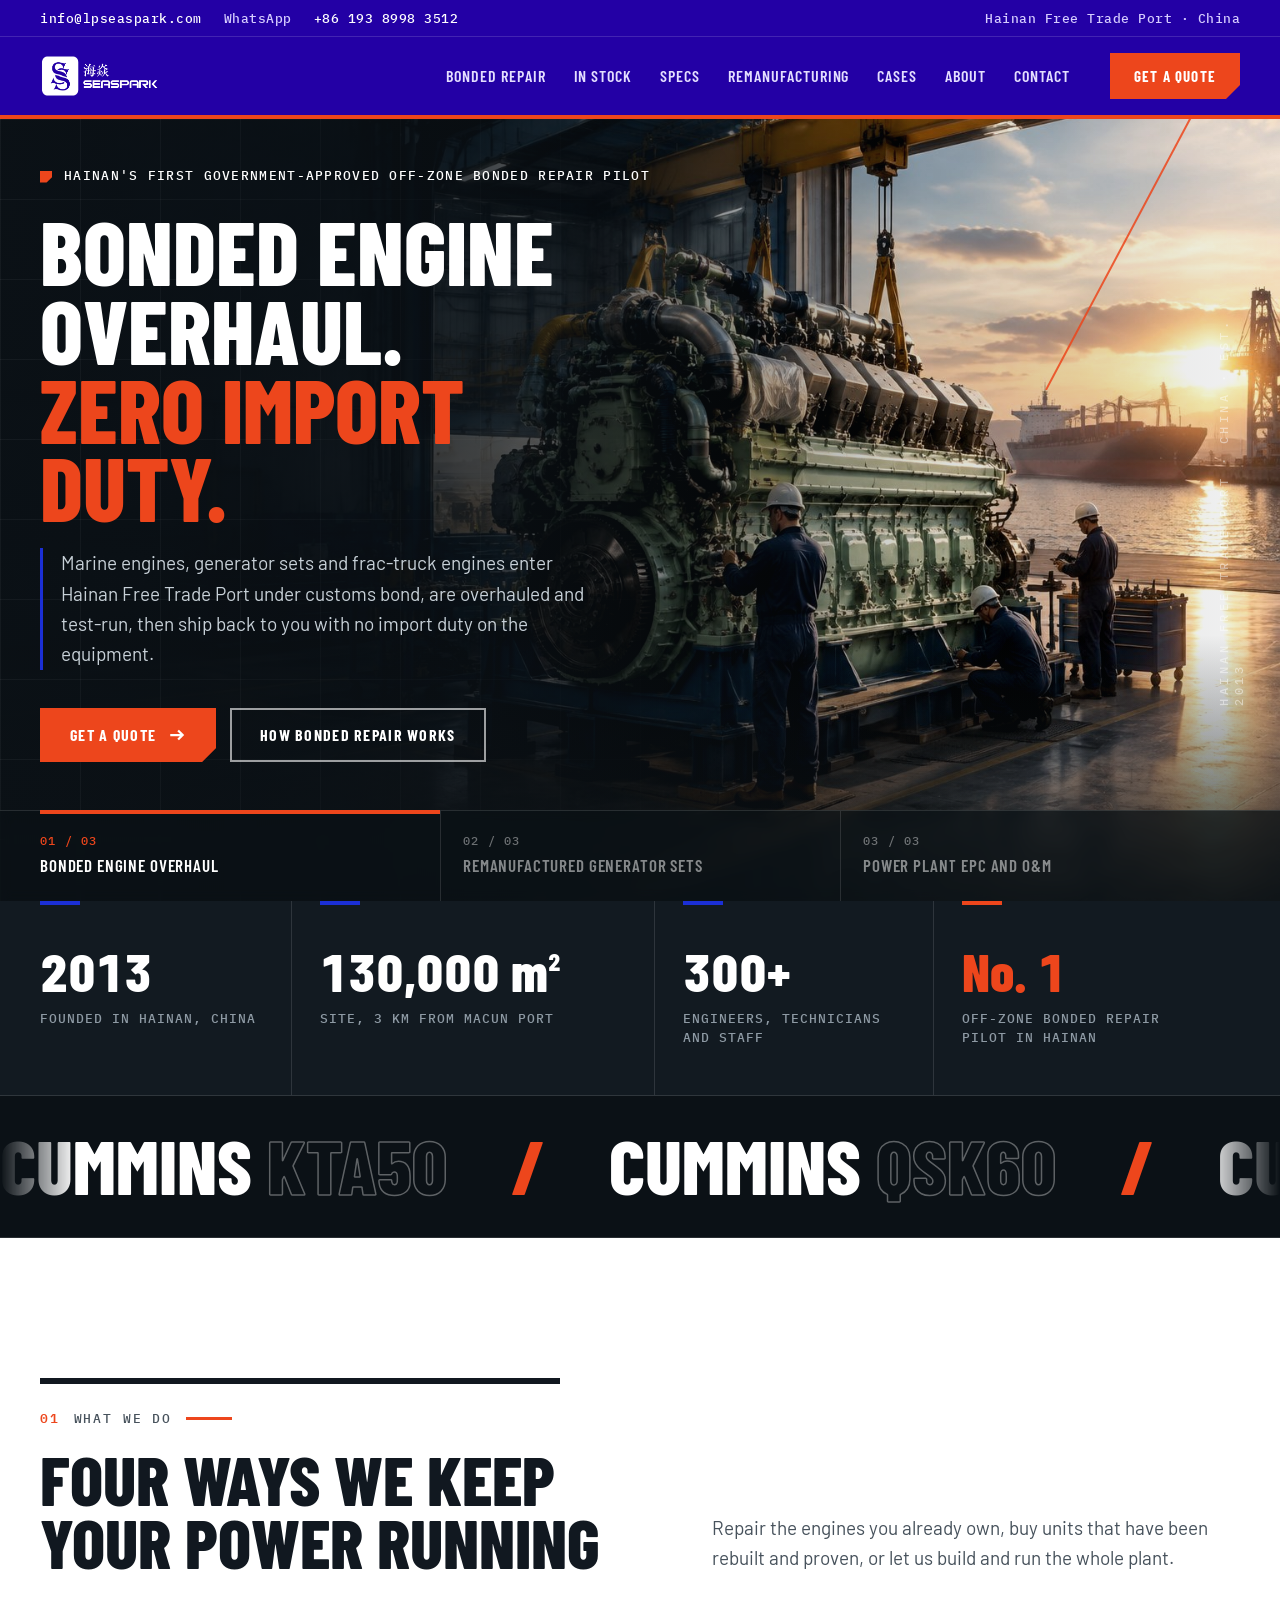
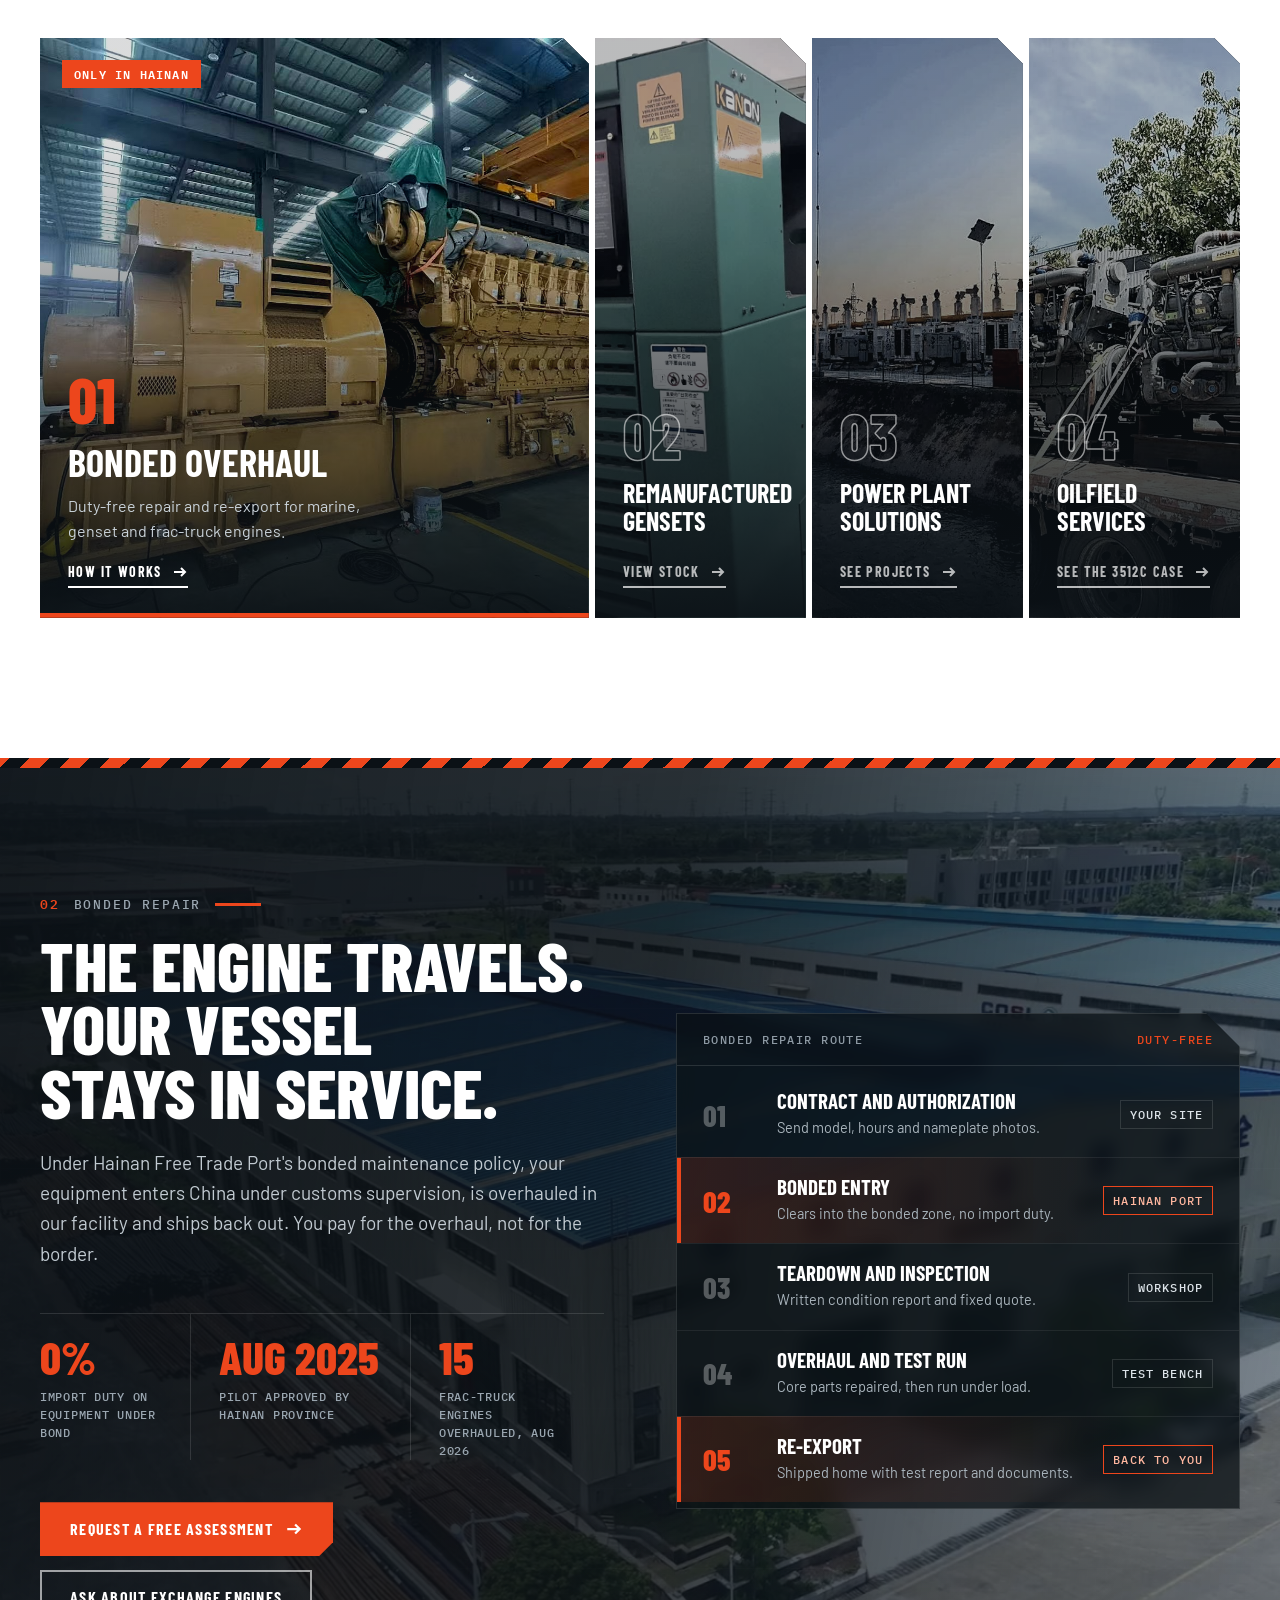
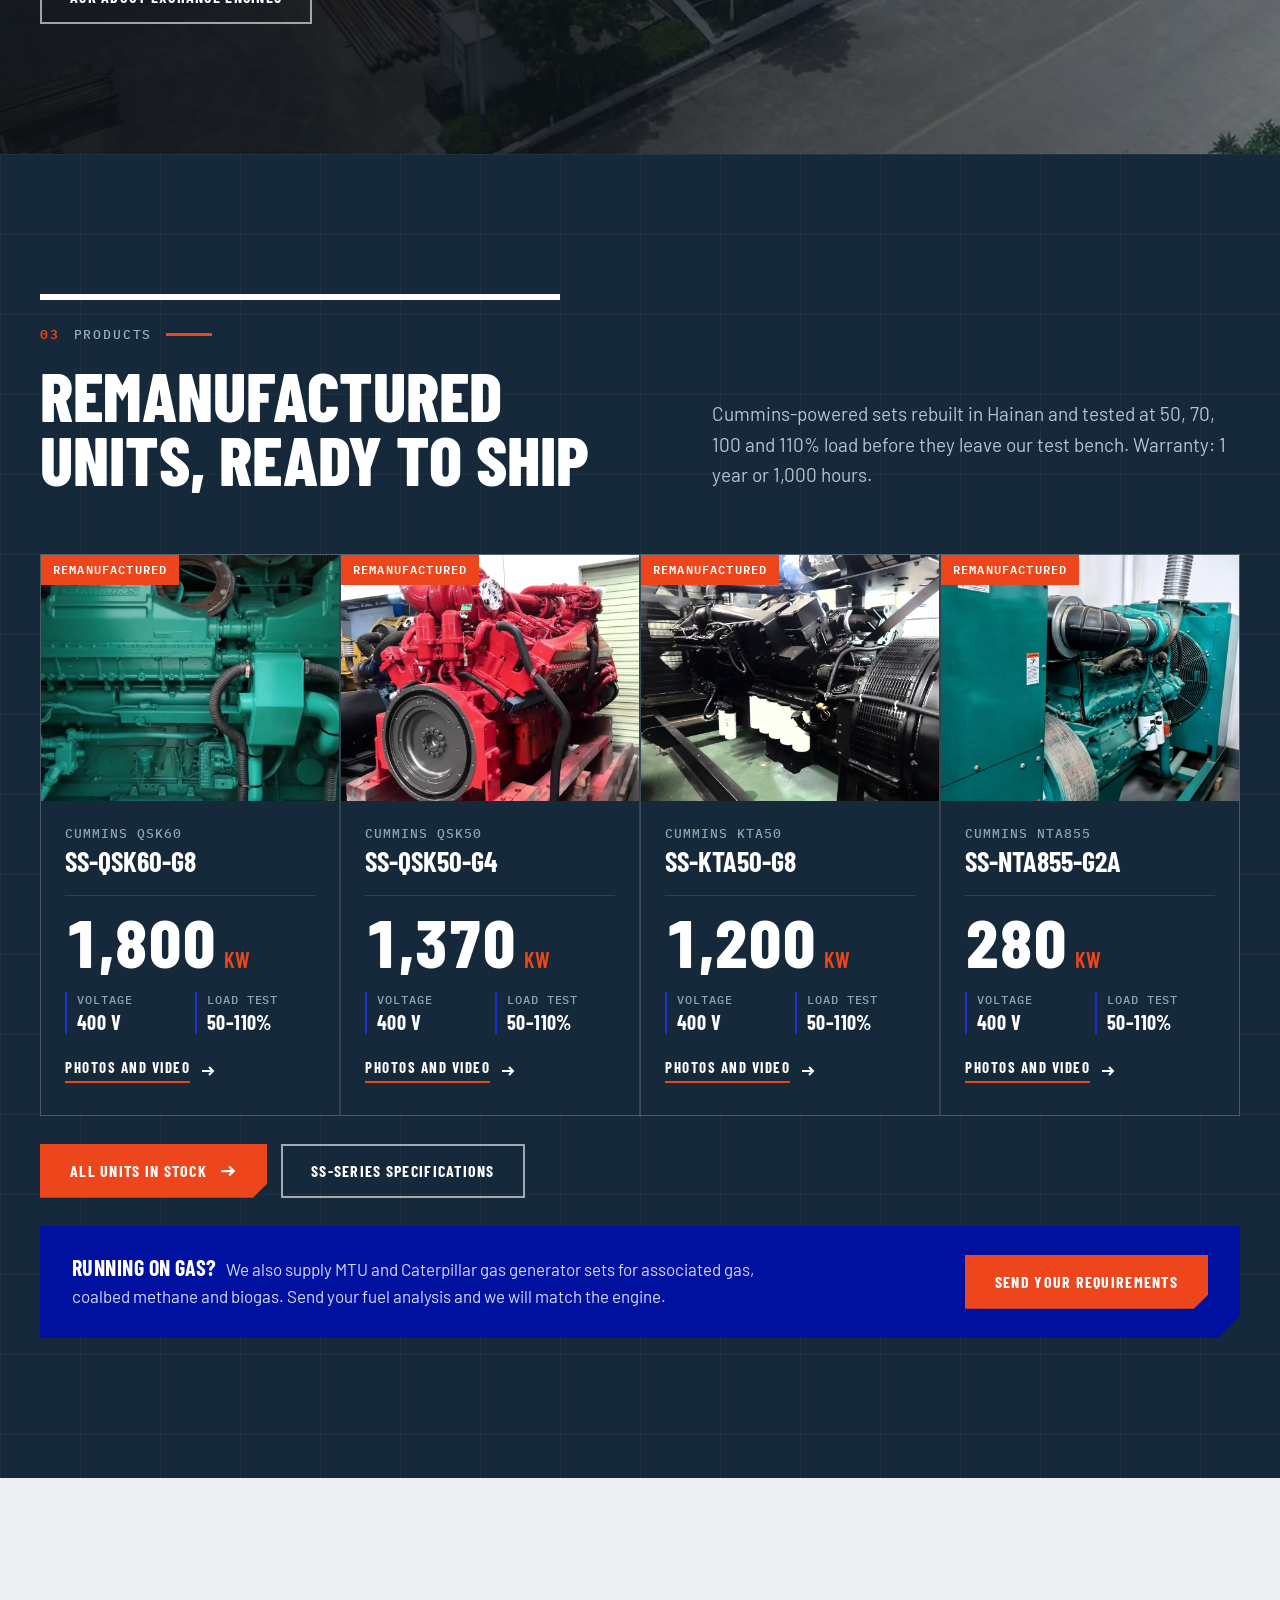
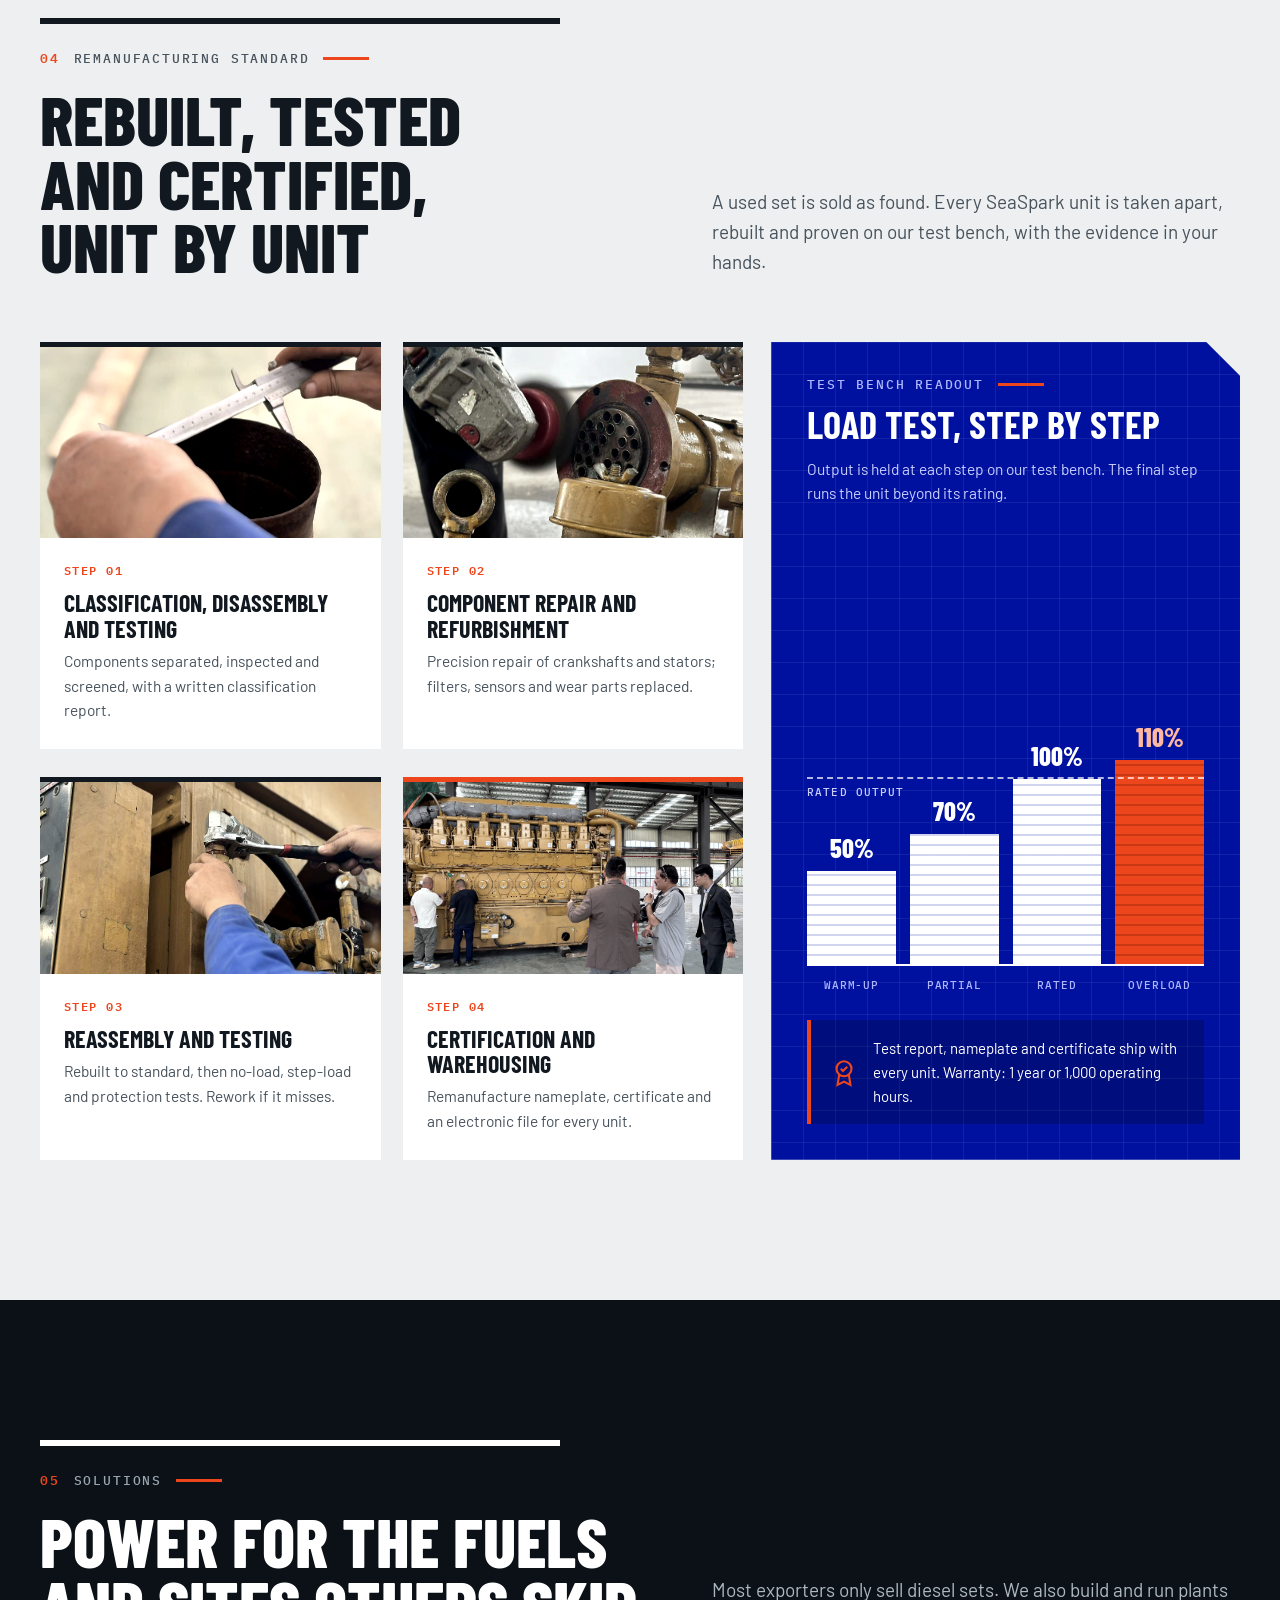
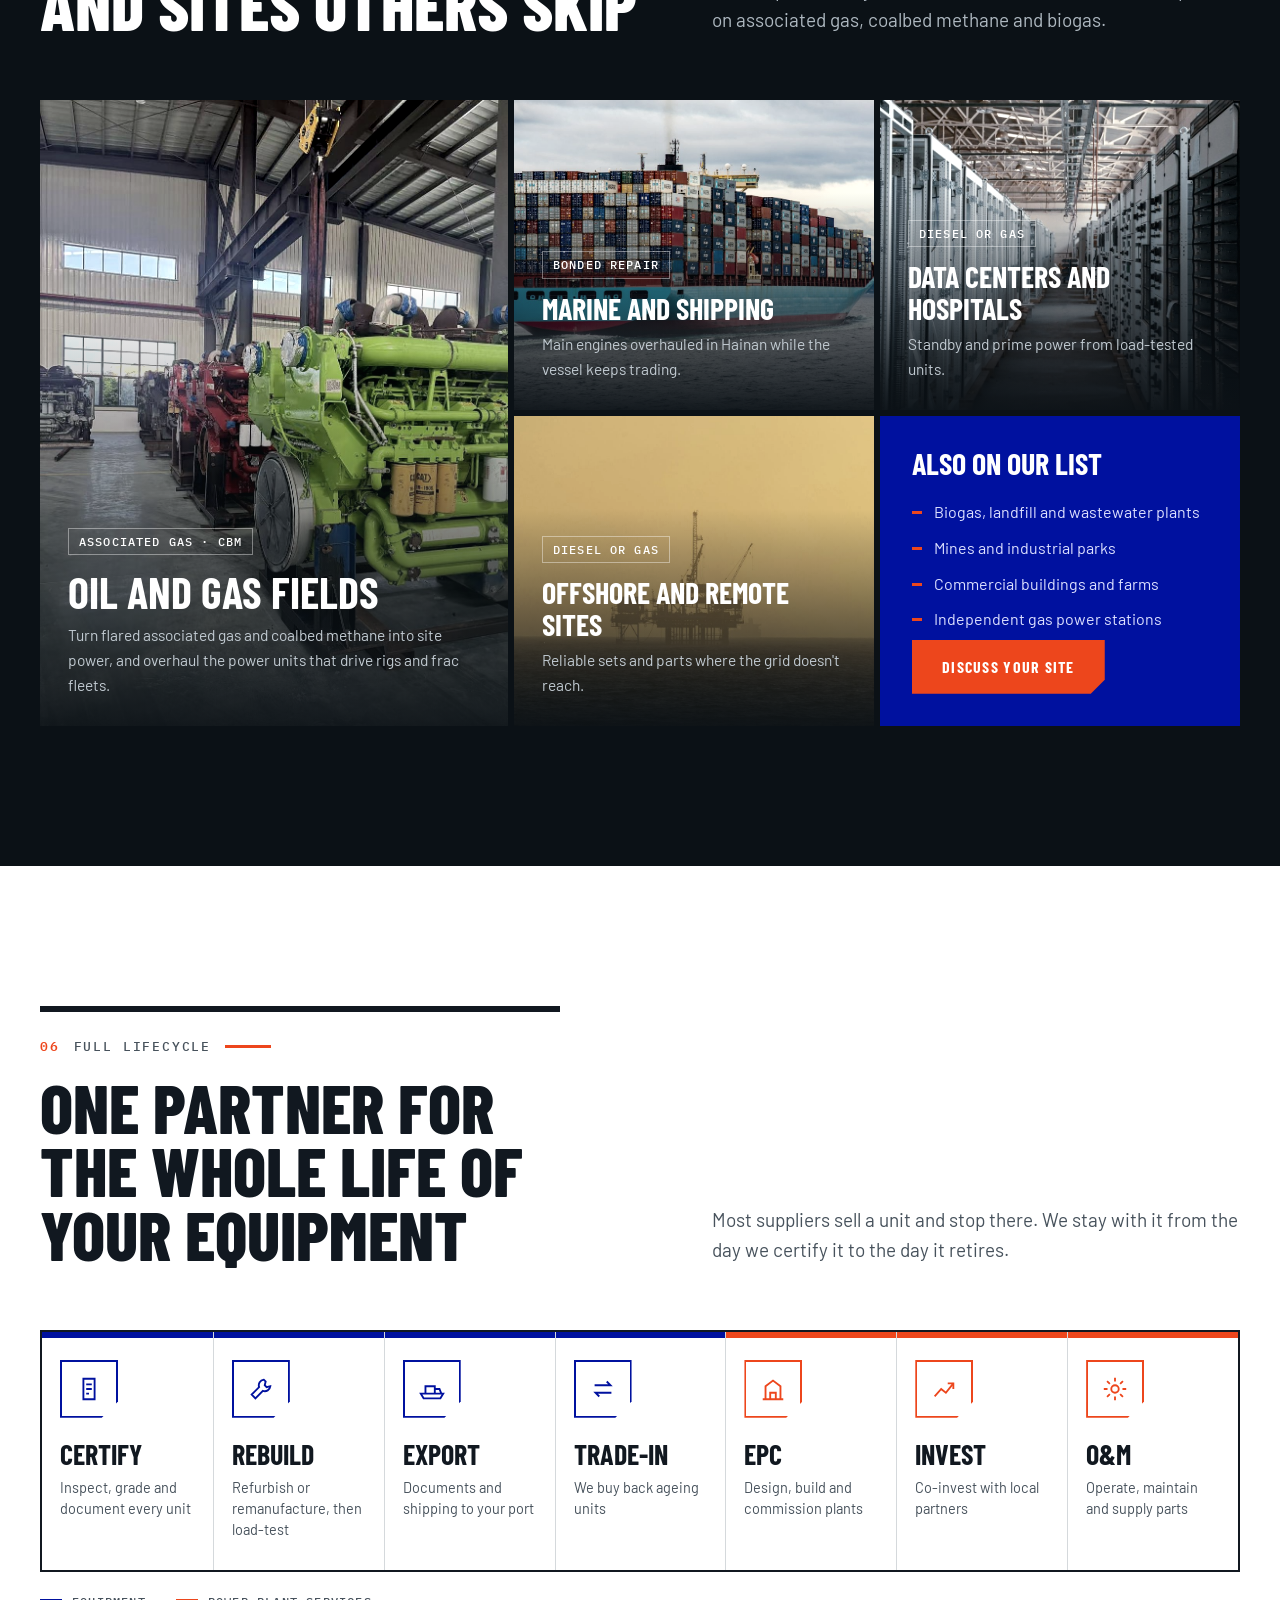
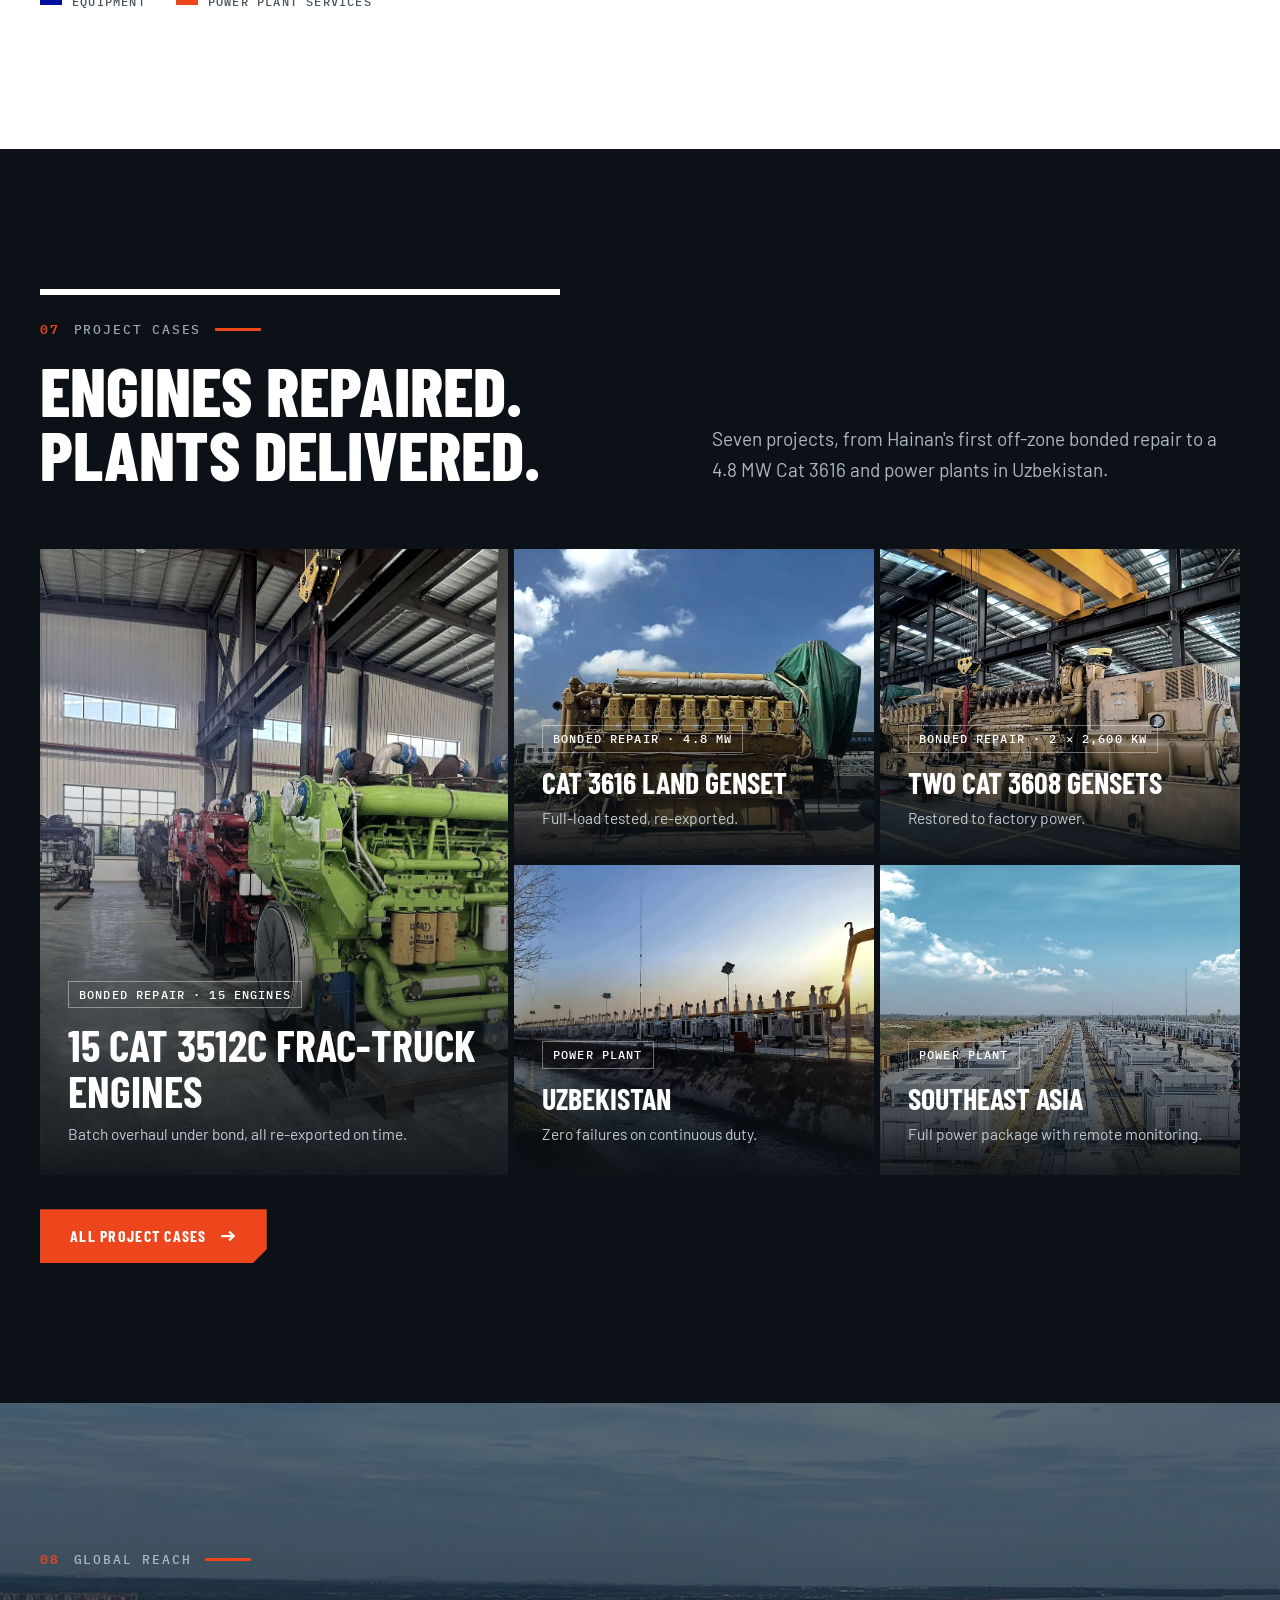
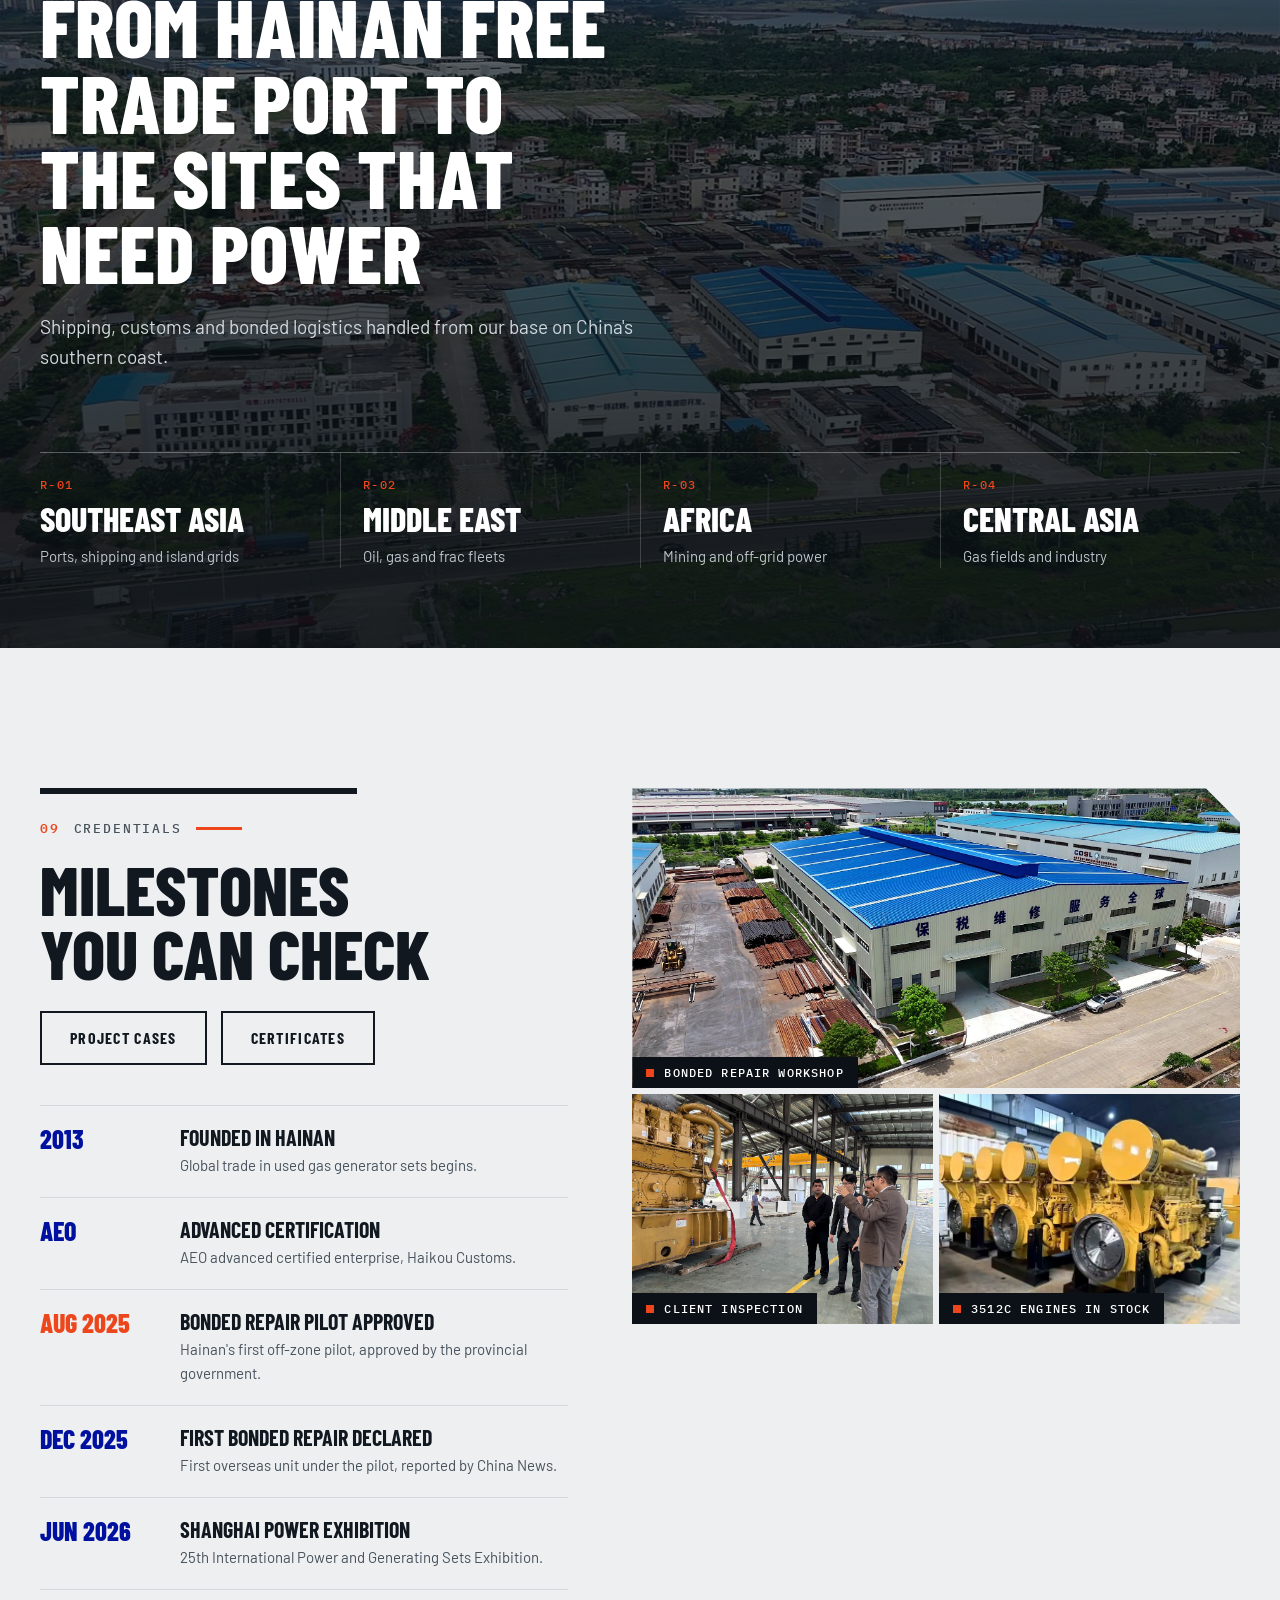
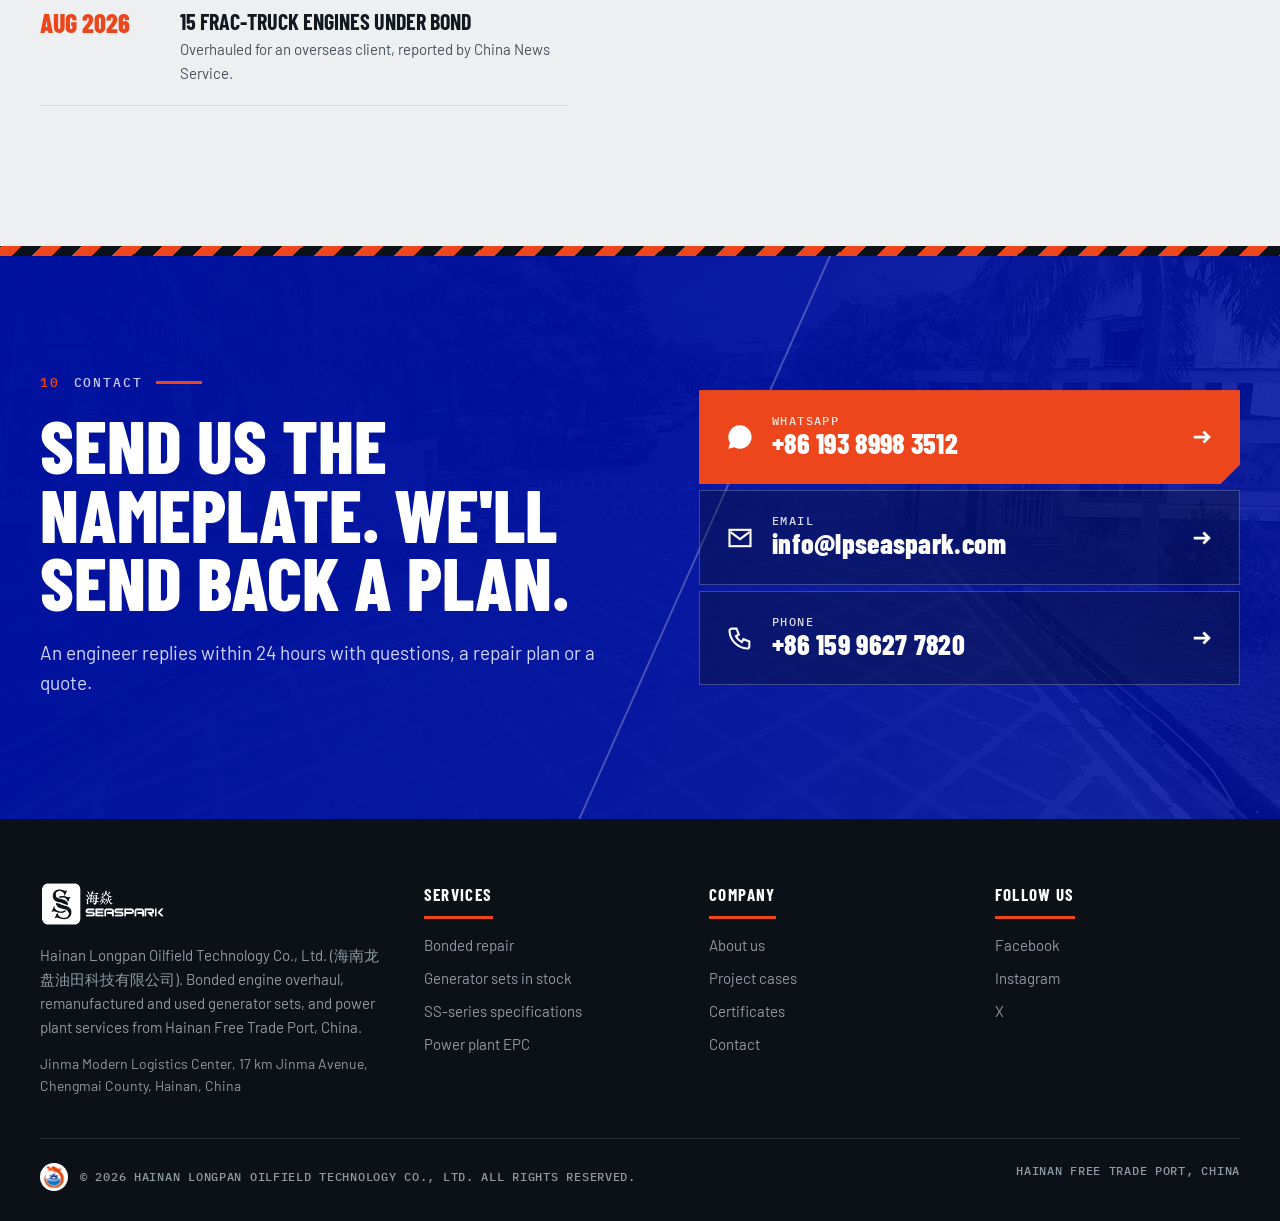
==== index.html @ b62633bc "Fix C15 watermark crop; correct mislabeled 3616 photo (was captioned 3608) Co-Authored-By: Claude Op" ====
<!doctype html>
<html lang="en">
<head>
<meta charset="utf-8">
<meta name="viewport" content="width=device-width, initial-scale=1, viewport-fit=cover">
<title>LP SeaSpark | Bonded Engine Overhaul & Remanufactured Generator Sets</title>
<meta name="description" content="Hainan Longpan Oilfield Technology (LP SeaSpark): duty-free bonded engine overhaul in Hainan Free Trade Port, remanufactured and used Caterpillar, Cummins and MTU generator sets in stock, and power plant EPC, investment and O&M.">
<meta name="theme-color" content="#2300A5">
<link rel="preconnect" href="https://fonts.googleapis.com">
<link rel="preconnect" href="https://fonts.gstatic.com" crossorigin>
<link rel="stylesheet" href="https://fonts.googleapis.com/css2?family=Barlow+Condensed:wght@500;600;700;800&family=Barlow:wght@400;500;600;700&family=IBM+Plex+Mono:wght@400;500;600&display=swap">
<link rel="stylesheet" href="css/site.css">
</head>
<body>

<div class="intro" id="intro" aria-hidden="true" hidden>
  <div class="door t"><div class="ph"><img src="images/intro.jpg" alt=""></div></div><div class="door b"><div class="ph"><img src="images/intro.jpg" alt=""></div></div><div class="sweep"></div><div class="seam"></div>
  <div class="core">
    <img src="images/logo-white.png" alt="">
    <div class="row"><span>Load test</span><b id="introPct">0%</b></div>
    <div class="meter"><i id="introBar"></i></div>
    <div class="ticks"><span style="left:45.45%">50%</span><span style="left:63.6%">70%</span><span style="left:90.9%">100%</span><span style="left:100%">110%</span></div>
    <p class="cap">Hainan Free Trade Port · Bonded overhaul · Remanufactured power</p>
  </div>
  <canvas id="introFx"></canvas>
  <button class="skip" id="introSkip" type="button">Skip intro</button>
</div>

<div class="topbar"><div class="wrap">
  <span><b>info@lpseaspark.com</b>WhatsApp <b>+86 193 8998 3512</b></span>
  <span>Hainan Free Trade Port · China</span>
</div></div>

<header class="nav"><div class="wrap">
  <a class="logo" href="index.html"><img src="images/logo-white.png" alt="SeaSpark 海焱" width="130" height="40"></a>
  <ul><li><a href="#bonded">Bonded Repair</a></li><li><a href="inventory.html">In Stock</a></li><li><a href="specs.html">Specs</a></li><li><a href="#reman">Remanufacturing</a></li><li><a href="cases.html">Cases</a></li><li><a href="about.html">About</a></li><li><a href="#contact">Contact</a></li></ul>
  <a class="btn btn-orange" href="#contact">Get a quote</a>
  <button class="menu-btn" type="button" aria-label="Menu" aria-expanded="false"><svg viewBox="0 0 24 24" fill="none" stroke="currentColor" stroke-width="2"><path d="M3 6h18M3 12h18M3 18h18"/></svg></button>
</div></header>

<main id="top">
<!-- HERO -->
<section class="hero" aria-roledescription="carousel" aria-label="Highlights">
  <div class="slide on">
    <img src="images/hero-1.jpg" alt="Marine engine being overhauled in a harbourside workshop at sunset" style="object-position:60% 50%">
    <div class="wrap">
      <span class="tag">Hainan's first government-approved off-zone bonded repair pilot</span>
      <h1>Bonded engine overhaul. <em>Zero import duty.</em></h1>
      <p>Marine engines, generator sets and frac-truck engines enter Hainan Free Trade Port under customs bond, are overhauled and test-run, then ship back to you with no import duty on the equipment.</p>
      <div class="cta"><a class="btn btn-orange" href="#contact">Get a quote <svg viewBox="0 0 16 16" fill="none" stroke="currentColor" stroke-width="2"><path d="M2 8h11M9 4l4 4-4 4"/></svg></a><a class="btn btn-ghost" href="#bonded">How bonded repair works</a></div>
    </div>
  </div>
  <div class="slide">
    <img src="images/c-hero-3616.jpg" alt="Caterpillar 3616 generator set in our Hainan workshop" style="object-position:55% 60%">
    <div class="wrap">
      <span class="tag">SeaSpark remanufactured · In stock</span>
      <div class="h1">Rebuilt and load-tested to <em>110%</em></div>
      <p>Caterpillar, Cummins, MTU, MWM and Jenbacher units in our Hainan yard. Remanufactured sets carry a 1-year / 1,000-hour warranty and a test report.</p>
      <div class="cta"><a class="btn btn-orange" href="inventory.html">View stock <svg viewBox="0 0 16 16" fill="none" stroke="currentColor" stroke-width="2"><path d="M2 8h11M9 4l4 4-4 4"/></svg></a><a class="btn btn-ghost" href="#reman">Our standard</a></div>
    </div>
  </div>
  <div class="slide">
    <img src="images/c-plant-se-asia.jpg" alt="Containerised generator sets at a power plant we supplied in Southeast Asia" style="object-position:60% 50%">
    <div class="wrap">
      <span class="tag">EPC, investment and O&amp;M</span>
      <div class="h1">Power plants built, financed and <em>kept running</em></div>
      <p>Gas, associated-gas, coalbed-methane and biogas power plants, from feasibility to long-term operation.</p>
      <div class="cta"><a class="btn btn-orange" href="#contact">Discuss a project <svg viewBox="0 0 16 16" fill="none" stroke="currentColor" stroke-width="2"><path d="M2 8h11M9 4l4 4-4 4"/></svg></a><a class="btn btn-ghost" href="cases.html">See our projects</a></div>
    </div>
  </div>
  <span class="side-tag">Hainan Free Trade Port · China · Est. 2013</span>
  <div class="dots"><div class="wrap">
    <button aria-current="true"><b>01 / 03</b>Bonded engine overhaul</button><button><b>02 / 03</b>Remanufactured generator sets</button><button><b>03 / 03</b>Power plant EPC and O&amp;M</button>
  </div></div>
</section>

<!-- STATS -->
<section class="stats" aria-label="Company facts"><div class="wrap">
  <div class="stat"><b>2013</b><span>Founded in Hainan, China</span></div>
  <div class="stat"><b>130,000 m<sup>2</sup></b><span>Site, 3 km from Macun Port</span></div>
  <div class="stat"><b>300+</b><span>Engineers, technicians and staff</span></div>
  <div class="stat hl"><b>No. 1</b><span>Off-zone bonded repair pilot in Hainan</span></div>
</div></section>

<section class="marquee" aria-label="Engines we overhaul and remanufacture"><div class="mq"><div class="mq-track"><span><em>Cummins</em> KTA50</span><span><em>Cummins</em> QSK60</span><span><em>Cummins</em> QSK50</span><span><em>Caterpillar</em> 3512</span><span><em>Caterpillar</em> G3516H</span><span><em>MTU</em> 4000</span><span><em>Cummins</em> NTA855</span><span><em>Jichai</em> 190</span><span aria-hidden="true"><em>Cummins</em> KTA50</span><span aria-hidden="true"><em>Cummins</em> QSK60</span><span aria-hidden="true"><em>Cummins</em> QSK50</span><span aria-hidden="true"><em>Caterpillar</em> 3512</span><span aria-hidden="true"><em>Caterpillar</em> G3516H</span><span aria-hidden="true"><em>MTU</em> 4000</span><span aria-hidden="true"><em>Cummins</em> NTA855</span><span aria-hidden="true"><em>Jichai</em> 190</span></div></div></section>

<!-- BUSINESS -->
<section class="sec" id="about"><div class="wrap">
  <div class="sec-head" data-rv>
    <div><div class="kicker"><b>01</b>What we do</div><h2>Four ways we keep your power running</h2></div>
    <p class="lead">Repair the engines you already own, buy units that have been rebuilt and proven, or let us build and run the whole plant.</p>
  </div>
  <div class="biz" data-rv="2">
    <a class="card star active" href="#bonded"><img src="images/c-3616-workshop.jpg" alt="Caterpillar 3616 generator set in our bonded workshop"><span class="flag">Only in Hainan</span>
      <div class="body"><span class="no">01</span><h3>Bonded overhaul</h3><p>Duty-free repair and re-export for marine, genset and frac-truck engines.</p><span class="link">How it works <svg viewBox="0 0 16 16" fill="none" stroke="currentColor" stroke-width="2"><path d="M2 8h11M9 4l4 4-4 4"/></svg></span></div></a>
    <a class="card" href="inventory.html"><img src="images/c-reman-kta50.jpg" alt="Remanufactured Cummins KTA50 generator set">
      <div class="body"><span class="no">02</span><h3>Remanufactured gensets</h3><p>Remanufactured, used and unused gas and diesel sets, with photos and videos.</p><span class="link">View stock <svg viewBox="0 0 16 16" fill="none" stroke="currentColor" stroke-width="2"><path d="M2 8h11M9 4l4 4-4 4"/></svg></span></div></a>
    <a class="card" href="cases.html"><img src="images/c-plant-uzbek.jpg" alt="Power plant in Uzbekistan">
      <div class="body"><span class="no">03</span><h3>Power plant solutions</h3><p>EPC turnkey builds, co-investment and long-term O&amp;M.</p><span class="link">See projects <svg viewBox="0 0 16 16" fill="none" stroke="currentColor" stroke-width="2"><path d="M2 8h11M9 4l4 4-4 4"/></svg></span></div></a>
    <a class="card" href="cases.html#case-05"><img src="images/c-frac-truck.jpg" alt="Overhauled Cat 3512C frac-truck engines loaded for re-export">
      <div class="body"><span class="no">04</span><h3>Oilfield services</h3><p>Power-unit overhaul for rigs and frac fleets, plus rig parts.</p><span class="link">See the 3512C case <svg viewBox="0 0 16 16" fill="none" stroke="currentColor" stroke-width="2"><path d="M2 8h11M9 4l4 4-4 4"/></svg></span></div></a>
  </div>
</div></section>

<!-- BONDED -->
<section class="band" id="bonded">
  <video src="videos/aerial-bonded.mp4" poster="images/poster-aerial-bonded.jpg" autoplay muted loop playsinline aria-hidden="true"></video>
  <div class="wrap">
    <div>
      <div class="kicker"><b>02</b>Bonded repair</div>
      <h2>The engine travels. Your vessel stays in service.</h2>
      <p class="lead">Under Hainan Free Trade Port's bonded maintenance policy, your equipment enters China under customs supervision, is overhauled in our facility and ships back out. You pay for the overhaul, not for the border.</p>
      <div class="perks">
        <div><b>0%</b><span>Import duty on equipment under bond</span></div>
        <div><b>Aug 2025</b><span>Pilot approved by Hainan Province</span></div>
        <div><b>15</b><span>Frac-truck engines overhauled, Aug 2026</span></div>
      </div>
      <div class="cta"><a class="btn btn-orange" href="#contact">Request a free assessment <svg viewBox="0 0 16 16" fill="none" stroke="currentColor" stroke-width="2"><path d="M2 8h11M9 4l4 4-4 4"/></svg></a><a class="btn btn-ghost" href="#contact">Ask about exchange engines</a></div>
    </div>
    <div class="route" data-rv="2">
      <header><span>Bonded repair route</span><b>Duty-free</b></header>
      <ol>
        <li><div><h3>Contract and authorization</h3><p>Send model, hours and nameplate photos.</p></div><em>Your site</em></li>
        <li class="port"><div><h3>Bonded entry</h3><p>Clears into the bonded zone, no import duty.</p></div><em>Hainan port</em></li>
        <li><div><h3>Teardown and inspection</h3><p>Written condition report and fixed quote.</p></div><em>Workshop</em></li>
        <li><div><h3>Overhaul and test run</h3><p>Core parts repaired, then run under load.</p></div><em>Test bench</em></li>
        <li class="port"><div><h3>Re-export</h3><p>Shipped home with test report and documents.</p></div><em>Back to you</em></li>
      </ol>
    </div>
  </div>
</section>

<!-- UNITS -->
<section class="sec units steelbg" id="units"><div class="wrap">
  <div class="sec-head" data-rv>
    <div><div class="kicker"><b>03</b>Products</div><h2>Remanufactured units, ready to ship</h2></div>
    <p class="lead">Cummins-powered sets rebuilt in Hainan and tested at 50, 70, 100 and 110% load before they leave our test bench. Warranty: 1 year or 1,000 hours.</p>
  </div>
  <div class="unit-grid" data-rv="2">
    <article class="unit"><div class="unit-img"><img src="images/unit-qsk60.jpg" alt="SS-QSK60-G8 remanufactured engine"><span>Remanufactured</span></div>
      <div class="unit-body"><small>Cummins QSK60</small><h3>SS-QSK60-G8</h3><div class="unit-pw"><b>1,800</b><span>kW</span></div>
      <div class="unit-spec"><span>Voltage<b>400 V</b></span><span>Load test<b>50–110%</b></span></div><a class="link" href="inventory.html#cum-qsk60-g8-1800-reman"><span>Photos and video</span> <svg viewBox="0 0 16 16" fill="none" stroke="currentColor" stroke-width="2"><path d="M2 8h11M9 4l4 4-4 4"/></svg></a></div></article>
    <article class="unit"><div class="unit-img"><img src="images/unit-qsk50.jpg" alt="SS-QSK50-G4 remanufactured engine"><span>Remanufactured</span></div>
      <div class="unit-body"><small>Cummins QSK50</small><h3>SS-QSK50-G4</h3><div class="unit-pw"><b>1,370</b><span>kW</span></div>
      <div class="unit-spec"><span>Voltage<b>400 V</b></span><span>Load test<b>50–110%</b></span></div><a class="link" href="inventory.html#cum-qsk50-g4-1370-reman"><span>Photos and video</span> <svg viewBox="0 0 16 16" fill="none" stroke="currentColor" stroke-width="2"><path d="M2 8h11M9 4l4 4-4 4"/></svg></a></div></article>
    <article class="unit"><div class="unit-img"><img src="images/unit-kta50.jpg" alt="SS-KTA50-G8 remanufactured generator set"><span>Remanufactured</span></div>
      <div class="unit-body"><small>Cummins KTA50</small><h3>SS-KTA50-G8</h3><div class="unit-pw"><b>1,200</b><span>kW</span></div>
      <div class="unit-spec"><span>Voltage<b>400 V</b></span><span>Load test<b>50–110%</b></span></div><a class="link" href="inventory.html#cum-kta50-g8-1200-reman"><span>Photos and video</span> <svg viewBox="0 0 16 16" fill="none" stroke="currentColor" stroke-width="2"><path d="M2 8h11M9 4l4 4-4 4"/></svg></a></div></article>
    <article class="unit"><div class="unit-img"><img src="images/unit-nta855.jpg" alt="SS-NTA855-G2A remanufactured generator set"><span>Remanufactured</span></div>
      <div class="unit-body"><small>Cummins NTA855</small><h3>SS-NTA855-G2A</h3><div class="unit-pw"><b>280</b><span>kW</span></div>
      <div class="unit-spec"><span>Voltage<b>400 V</b></span><span>Load test<b>50–110%</b></span></div><a class="link" href="inventory.html#cum-nta855-g2a-280-reman"><span>Photos and video</span> <svg viewBox="0 0 16 16" fill="none" stroke="currentColor" stroke-width="2"><path d="M2 8h11M9 4l4 4-4 4"/></svg></a></div></article>
  </div>
  <div class="sec-cta" style="margin:28px 0 0"><a class="btn btn-orange" href="inventory.html">All units in stock <svg viewBox="0 0 16 16" fill="none" stroke="currentColor" stroke-width="2"><path d="M2 8h11M9 4l4 4-4 4"/></svg></a><a class="btn btn-ghost" href="specs.html">SS-series specifications</a></div>
  <div class="gasline"><p><b>Running on gas?</b> We also supply MTU and Caterpillar gas generator sets for associated gas, coalbed methane and biogas. Send your fuel analysis and we will match the engine.</p><a class="btn btn-orange" href="#contact">Send your requirements</a></div>
</div></section>

<!-- REMAN -->
<section class="sec concrete" id="reman"><div class="wrap">
  <div class="sec-head" data-rv>
    <div><div class="kicker"><b>04</b>Remanufacturing standard</div><h2>Rebuilt, tested and certified, unit by unit</h2></div>
    <p class="lead">A used set is sold as found. Every SeaSpark unit is taken apart, rebuilt and proven on our test bench, with the evidence in your hands.</p>
  </div>
  <div class="reman-grid" data-rv="2">
    <ol class="steps">
      <li><figure><img src="images/c-step-measure.jpg" alt="Technician measuring a cylinder liner"></figure><div class="t"><h3>Classification, disassembly and testing</h3><p>Components separated, inspected and screened, with a written classification report.</p></div></li>
      <li><figure><img src="images/c-step-grind.jpg" alt="Technician refurbishing a cooler housing"></figure><div class="t"><h3>Component repair and refurbishment</h3><p>Precision repair of crankshafts and stators; filters, sensors and wear parts replaced.</p></div></li>
      <li><figure><img src="images/c-step-fit.jpg" alt="Technician refitting fluid lines during reassembly"></figure><div class="t"><h3>Reassembly and testing</h3><p>Rebuilt to standard, then no-load, step-load and protection tests. Rework if it misses.</p></div></li>
      <li><figure><img src="images/c-step-inspect.jpg" alt="Clients inspecting a finished Caterpillar 3616"></figure><div class="t"><h3>Certification and warehousing</h3><p>Remanufacture nameplate, certificate and an electronic file for every unit.</p></div></li>
    </ol>
    <div class="load">
      <div class="kicker">Test bench readout</div>
      <h3>Load test, step by step</h3>
      <p>Output is held at each step on our test bench. The final step runs the unit beyond its rating.</p>
      <div class="bars-wrap">
        <div class="bars">
          <div class="rated"><span>Rated output</span></div>
          <div class="bar"><b>50%</b><i style="height:37.3%"></i></div>
          <div class="bar"><b>70%</b><i style="height:52.2%"></i></div>
          <div class="bar"><b>100%</b><i style="height:74.5%"></i></div>
          <div class="bar"><b>110%</b><i style="height:82%"></i></div>
        </div>
        <div class="bars-x"><span>Warm-up</span><span>Partial</span><span>Rated</span><span>Overload</span></div>
      </div>
      <div class="cert"><svg viewBox="0 0 28 28" fill="none" stroke="currentColor" stroke-width="2"><circle cx="14" cy="11" r="7"/><path d="M9.5 16.5 8 26l6-3 6 3-1.5-9.5"/><path d="m11 11 2 2 4-4"/></svg><span>Test report, nameplate and certificate ship with every unit. Warranty: 1 year or 1,000 operating hours.</span></div>
    </div>
  </div>
</div></section>

<!-- APPLICATIONS -->
<section class="sec apps dark" id="apps"><div class="wrap">
  <div class="sec-head" data-rv>
    <div><div class="kicker"><b>05</b>Solutions</div><h2>Power for the fuels and sites others skip</h2></div>
    <p class="lead">Most exporters only sell diesel sets. We also build and run plants on associated gas, coalbed methane and biogas.</p>
  </div>
  <div class="app-grid" data-rv="2">
    <a class="app" href="#contact"><img src="images/c-frac-workshop.jpg" alt="Caterpillar 3512C frac-truck engines in our workshop"><div class="body"><span class="fuel">Associated gas · CBM</span><h3>Oil and gas fields</h3><p>Turn flared associated gas and coalbed methane into site power, and overhaul the power units that drive rigs and frac fleets.</p></div></a>
    <a class="app" href="#contact"><img src="images/app-marine.jpg" alt="Container ship at sea"><div class="body"><span class="fuel">Bonded repair</span><h3>Marine and shipping</h3><p>Main engines overhauled in Hainan while the vessel keeps trading.</p></div></a>
    <a class="app" href="#contact"><img src="images/app-datacenter.jpg" alt="Data center server aisle"><div class="body"><span class="fuel">Diesel or gas</span><h3>Data centers and hospitals</h3><p>Standby and prime power from load-tested units.</p></div></a>
    <a class="app" href="#contact"><img src="images/app-offshore.jpg" alt="Offshore platform at dusk"><div class="body"><span class="fuel">Diesel or gas</span><h3>Offshore and remote sites</h3><p>Reliable sets and parts where the grid doesn't reach.</p></div></a>
    <div class="app text"><div><h3>Also on our list</h3><ul><li>Biogas, landfill and wastewater plants</li><li>Mines and industrial parks</li><li>Commercial buildings and farms</li><li>Independent gas power stations</li></ul></div><a class="btn btn-orange" href="#contact" style="align-self:flex-start">Discuss your site</a></div>
  </div>
</div></section>

<!-- LIFECYCLE -->
<section class="sec"><div class="wrap">
  <div class="sec-head" data-rv>
    <div><div class="kicker"><b>06</b>Full lifecycle</div><h2>One partner for the whole life of your equipment</h2></div>
    <p class="lead">Most suppliers sell a unit and stop there. We stay with it from the day we certify it to the day it retires.</p>
  </div>
  <ol class="chain" data-rv="2">
    <li><i><svg viewBox="0 0 30 30" fill="none" stroke="currentColor" stroke-width="2"><path d="M9 4h12v22H9z"/><path d="M12 10h6M12 15h6M12 20h3"/></svg></i><h3>Certify</h3><p>Inspect, grade and document every unit</p></li>
    <li><i><svg viewBox="0 0 30 30" fill="none" stroke="currentColor" stroke-width="2"><path d="M18 5a6 6 0 0 0-5 8L5 21l4 4 8-8a6 6 0 0 0 8-5l-4 1-2-2 1-4Z"/></svg></i><h3>Rebuild</h3><p>Refurbish or remanufacture, then load-test</p></li>
    <li><i><svg viewBox="0 0 30 30" fill="none" stroke="currentColor" stroke-width="2"><path d="M3 20h24l-3 5H6zM8 20V12h10v8M18 15h5l2 5"/></svg></i><h3>Export</h3><p>Documents and shipping to your port</p></li>
    <li><i><svg viewBox="0 0 30 30" fill="none" stroke="currentColor" stroke-width="2"><path d="M6 11h17l-4-4M24 19H7l4 4"/></svg></i><h3>Trade-in</h3><p>We buy back ageing units</p></li>
    <li><i><svg viewBox="0 0 30 30" fill="none" stroke="currentColor" stroke-width="2"><path d="M4 26h22M7 26V12l8-6 8 6v14M12 26v-7h6v7"/></svg></i><h3>EPC</h3><p>Design, build and commission plants</p></li>
    <li><i><svg viewBox="0 0 30 30" fill="none" stroke="currentColor" stroke-width="2"><path d="M5 23 12 15l5 4 8-10"/><path d="M19 9h6v6"/></svg></i><h3>Invest</h3><p>Co-invest with local partners</p></li>
    <li><i><svg viewBox="0 0 30 30" fill="none" stroke="currentColor" stroke-width="2"><circle cx="15" cy="15" r="4"/><path d="M15 3v4M15 23v4M3 15h4M23 15h4M6.5 6.5l3 3M20.5 20.5l3 3M6.5 23.5l3-3M20.5 9.5l3-3"/></svg></i><h3>O&amp;M</h3><p>Operate, maintain and supply parts</p></li>
  </ol>
  <div class="chain-note"><span><i></i>Equipment</span><span><i></i>Power plant services</span></div>
</div></section>

<!-- CASES -->
<section class="sec dark"><div class="wrap">
  <div class="sec-head" data-rv>
    <div><div class="kicker"><b>07</b>Project cases</div><h2>Engines repaired. Plants delivered.</h2></div>
    <p class="lead">Seven projects, from Hainan's first off-zone bonded repair to a 4.8 MW Cat 3616 and power plants in Uzbekistan.</p>
  </div>
  <div class="app-grid" data-rv="2">
    <a class="app" href="cases.html#case-05"><img src="images/c-frac-workshop.jpg" alt="15 Caterpillar 3512C engines under bonded repair"><div class="body"><span class="fuel">Bonded repair · 15 engines</span><h3>15 Cat 3512C frac-truck engines</h3><p>Batch overhaul under bond, all re-exported on time.</p></div></a>
    <a class="app" href="cases.html#case-07"><img src="images/c-case-3616.jpg" alt="Caterpillar 3616 generator set"><div class="body"><span class="fuel">Bonded repair · 4.8 MW</span><h3>Cat 3616 land genset</h3><p>Full-load tested, re-exported.</p></div></a>
    <a class="app" href="cases.html#case-06"><img src="images/c-case-3608.jpg" alt="Caterpillar 3608 generator set"><div class="body"><span class="fuel">Bonded repair · 2 × 2,600 kW</span><h3>Two Cat 3608 gensets</h3><p>Restored to factory power.</p></div></a>
    <a class="app" href="cases.html#case-03"><img src="images/c-plant-uzbek.jpg" alt="Power plant in Uzbekistan"><div class="body"><span class="fuel">Power plant</span><h3>Uzbekistan</h3><p>Zero failures on continuous duty.</p></div></a>
    <a class="app" href="cases.html#case-02"><img src="images/c-plant-se-asia.jpg" alt="Power plant in Southeast Asia"><div class="body"><span class="fuel">Power plant</span><h3>Southeast Asia</h3><p>Full power package with remote monitoring.</p></div></a>
  </div>
  <div class="sec-cta"><a class="btn btn-orange" href="cases.html">All project cases <svg viewBox="0 0 16 16" fill="none" stroke="currentColor" stroke-width="2"><path d="M2 8h11M9 4l4 4-4 4"/></svg></a></div>
</div></section>

<!-- GLOBAL -->
<section class="global">
  <img src="images/c-aerial-park.jpg" alt="Aerial view of our site near Macun Port, Hainan">
  <div class="wrap">
    <div class="kicker"><b>08</b>Global reach</div>
    <h2>From Hainan Free Trade Port to the sites that need power</h2>
    <p class="lead">Shipping, customs and bonded logistics handled from our base on China's southern coast.</p>
    <div class="regions" data-rv="2">
      <div><small>R-01</small><b>Southeast Asia</b><span>Ports, shipping and island grids</span></div>
      <div><small>R-02</small><b>Middle East</b><span>Oil, gas and frac fleets</span></div>
      <div><small>R-03</small><b>Africa</b><span>Mining and off-grid power</span></div>
      <div><small>R-04</small><b>Central Asia</b><span>Gas fields and industry</span></div>
    </div>
  </div>
</section>

<!-- CREDENTIALS -->
<section class="sec concrete"><div class="wrap cred-grid">
  <div>
    <div class="kicker"><b>09</b>Credentials</div>
    <h2>Milestones you can check</h2>
    <div class="sec-cta" style="margin-top:26px"><a class="btn btn-line" href="cases.html">Project cases</a><a class="btn btn-line" href="about.html#credentials">Certificates</a></div>
    <ol class="tl">
      <li><time>2013</time><div><h3>Founded in Hainan</h3><p>Global trade in used gas generator sets begins.</p></div></li>
      <li><time>AEO</time><div><h3>Advanced certification</h3><p>AEO advanced certified enterprise, Haikou Customs.</p></div></li>
      <li class="hot"><time>Aug 2025</time><div><h3>Bonded repair pilot approved</h3><p>Hainan's first off-zone pilot, approved by the provincial government.</p></div></li>
      <li><time>Dec 2025</time><div><h3>First bonded repair declared</h3><p>First overseas unit under the pilot, reported by China News.</p></div></li>
      <li><time>Jun 2026</time><div><h3>Shanghai Power Exhibition</h3><p>25th International Power and Generating Sets Exhibition.</p></div></li>
      <li class="hot"><time>Aug 2026</time><div><h3>15 frac-truck engines under bond</h3><p>Overhauled for an overseas client, reported by China News Service.</p></div></li>
    </ol>
  </div>
  <div class="mosaic" data-rv="2">
    <figure><img src="images/c-aerial-bonded-2.jpg" alt="Our bonded repair workshop from the air"><figcaption>Bonded repair workshop</figcaption></figure>
    <figure><img src="images/c-inspect-2.jpg" alt="Clients inspecting a Caterpillar 3616"><figcaption>Client inspection</figcaption></figure>
    <figure><img src="images/c-3512c-row.jpg" alt="Caterpillar 3512C engines in stock"><figcaption>3512C engines in stock</figcaption></figure>
  </div>
</div></section>

<!-- CLOSING -->
<section class="closing" id="contact"><img src="images/c-gate.jpg" alt=""><div class="wrap">
  <div>
    <div class="kicker" style="color:#C9CEFF"><b>10</b>Contact</div>
    <h2>Send us the nameplate. We'll send back a plan.</h2>
    <p class="lead">An engineer replies within 24 hours with questions, a repair plan or a quote.</p>
  </div>
  <div class="ways">
    <a class="main" href="https://wa.me/8619389983512" target="_blank" rel="noopener"><svg viewBox="0 0 24 24" fill="currentColor"><path d="M12 2a10 10 0 0 0-8.6 15.1L2 22l5-1.3A10 10 0 1 0 12 2Zm4.5 12.1c-.2-.1-1.5-.7-1.7-.8-.2-.1-.4-.1-.6.1l-.8 1c-.1.2-.3.2-.5.1a6.7 6.7 0 0 1-3.3-2.9c-.3-.4.3-.4.7-1.4.1-.2 0-.3 0-.4l-.8-1.8c-.2-.5-.4-.4-.6-.4h-.5a1 1 0 0 0-.7.3 3 3 0 0 0-.9 2.2 5.2 5.2 0 0 0 1.1 2.7 11.8 11.8 0 0 0 4.5 4c1.7.7 2.3.8 3.2.6a2.7 2.7 0 0 0 1.8-1.3 2.2 2.2 0 0 0 .2-1.3c-.1-.1-.3-.2-.5-.3Z"/></svg><div><small>WhatsApp</small><b>+86 193 8998 3512</b></div><svg class="arr" viewBox="0 0 16 16" fill="none" stroke="currentColor" stroke-width="2"><path d="M2 8h11M9 4l4 4-4 4"/></svg></a>
    <a href="mailto:info@lpseaspark.com"><svg viewBox="0 0 24 24" fill="none" stroke="currentColor" stroke-width="1.8"><rect x="3" y="5" width="18" height="14"/><path d="m4 7 8 6 8-6"/></svg><div><small>Email</small><b>info@lpseaspark.com</b></div><svg class="arr" viewBox="0 0 16 16" fill="none" stroke="currentColor" stroke-width="2"><path d="M2 8h11M9 4l4 4-4 4"/></svg></a>
    <a href="tel:+8615996277820"><svg viewBox="0 0 24 24" fill="none" stroke="currentColor" stroke-width="1.8"><path d="M5 4h4l2 5-2.5 1.5a11 11 0 0 0 5 5L15 13l5 2v4a2 2 0 0 1-2 2A16 16 0 0 1 3 6a2 2 0 0 1 2-2"/></svg><div><small>Phone</small><b>+86 159 9627 7820</b></div><svg class="arr" viewBox="0 0 16 16" fill="none" stroke="currentColor" stroke-width="2"><path d="M2 8h11M9 4l4 4-4 4"/></svg></a>
  </div>
</div></section>
</main>

<footer><div class="wrap">
  <div><img src="images/logo-white.png" alt="SeaSpark 海焱" width="130" height="40"><p>Hainan Longpan Oilfield Technology Co., Ltd. (海南龙盘油田科技有限公司). Bonded engine overhaul, remanufactured and used generator sets, and power plant services from Hainan Free Trade Port, China.</p><p style="margin-top:14px;font-size:14px">Jinma Modern Logistics Center, 17 km Jinma Avenue, Chengmai County, Hainan, China</p></div>
  <div><h4>Services</h4><ul><li><a href="#bonded">Bonded repair</a></li><li><a href="inventory.html">Generator sets in stock</a></li><li><a href="specs.html">SS-series specifications</a></li><li><a href="index.html#apps">Power plant EPC</a></li></ul></div>
  <div><h4>Company</h4><ul><li><a href="about.html">About us</a></li><li><a href="cases.html">Project cases</a></li><li><a href="about.html#credentials">Certificates</a></li><li><a href="#contact">Contact</a></li></ul></div>
  <div><h4>Follow us</h4><ul><li><a href="https://www.facebook.com/LongpanOilfield/" target="_blank" rel="noopener">Facebook</a></li><li><a href="https://www.instagram.com/longpanoilfield/" target="_blank" rel="noopener">Instagram</a></li><li><a href="https://x.com/LongpanOilfield" target="_blank" rel="noopener">X</a></li></ul></div>
  <div class="legal"><span style="display:flex;align-items:center;gap:12px"><img src="images/logo-longpan.png" alt="Longpan" width="28" height="28" style="height:28px;margin:0;background:#fff;border-radius:50%">© 2026 Hainan Longpan Oilfield Technology Co., Ltd. All rights reserved.</span><span>Hainan Free Trade Port, China</span></div>
</div></footer>
<script>
/* mobile menu */
(() => { const nav = document.querySelector('.nav'), mb = document.querySelector('.menu-btn');
  if (mb) mb.addEventListener('click', () => { const o = nav.classList.toggle('open'); mb.setAttribute('aria-expanded', o); });
  nav.querySelectorAll('ul a').forEach(a => a.addEventListener('click', () => nav.classList.remove('open'))); })();
(() => {
  const slides = [...document.querySelectorAll('.slide')], dots = [...document.querySelectorAll('.dots button')];
  let cur = 0, t;
  const hero = document.querySelector('.hero');
  const show = i => { cur = i; slides.forEach((s,k) => s.classList.toggle('on', k === i)); dots.forEach((d,k) => d.setAttribute('aria-current', k === i)); };
  const start = () => { if (!matchMedia('(prefers-reduced-motion: reduce)').matches) t = setInterval(() => show((cur + 1) % slides.length), 6500); };
  const re = () => dots.forEach(d => { if (d.getAttribute('aria-current') === 'true') { d.style.animation = 'none'; void d.offsetWidth; d.style.animation = ''; } });
  dots.forEach((d,i) => d.addEventListener('click', () => { clearInterval(t); show(i); start(); }));
  start();
})();


/* panels, counters, parallax, reveal */
(() => {
  const reduce = matchMedia('(prefers-reduced-motion: reduce)').matches;
  const cards = [...document.querySelectorAll('.biz .card')];
  cards.forEach(c => { const on = () => cards.forEach(x => x.classList.toggle('active', x === c)); c.addEventListener('mouseenter', on); c.addEventListener('focus', on); });
  if (reduce || !('IntersectionObserver' in window)) return;
  document.documentElement.classList.add('rv-on');
  const io = new IntersectionObserver(es => es.forEach(e => { if (e.isIntersecting) { e.target.classList.add('in'); io.unobserve(e.target); } }), {threshold:.12, rootMargin:'0px 0px -40px 0px'});
  document.querySelectorAll('[data-rv]').forEach(el => io.observe(el));
  const nums = document.querySelectorAll('.stat b');
  const co = new IntersectionObserver(es => es.forEach(e => {
    if (!e.isIntersecting) return; co.unobserve(e.target);
    const b = e.target, txt = b.firstChild.textContent, m = txt.match(/^([\d,]+)(.*)$/);
    if (!m || txt === '2013') return;
    const end = +m[1].replace(/,/g,''), t0 = performance.now();
    const tick = now => { const k = Math.min(1,(now-t0)/1400), v = Math.round(end*(1-Math.pow(1-k,3)));
      b.firstChild.textContent = v.toLocaleString('en-US') + m[2]; if (k < 1) requestAnimationFrame(tick); };
    requestAnimationFrame(tick);
  }), {threshold:.6});
  nums.forEach(n => co.observe(n));
  const px = [...document.querySelectorAll('.band > img, .global > img')];
  let ticking = false;
  const run = () => { ticking = false; const h = innerHeight;
    px.forEach(img => { const r = img.parentElement.getBoundingClientRect(); if (r.bottom < 0 || r.top > h) return;
      const k = (r.top + r.height/2 - h/2) / (h + r.height); img.style.transform = `translateY(${(k*-16).toFixed(2)}%)`; }); };
  addEventListener('scroll', () => { if (!ticking) { ticking = true; requestAnimationFrame(run); } }, {passive:true}); run();
})();
/* intro: plays on every page load; click, Esc or Skip ends it */
(() => {
  const el = document.getElementById('intro');
  const reduce = matchMedia('(prefers-reduced-motion: reduce)').matches;
  let fromSite = false; try { fromSite = !!document.referrer && new URL(document.referrer).origin === location.origin; } catch (e) {}
  if (reduce || location.hash || fromSite) return;
  const root = document.documentElement; root.classList.add('has-intro');
  el.hidden = false; document.body.style.overflow = 'hidden';
  const pct = document.getElementById('introPct'), bar = document.getElementById('introBar'), ticks = [...el.querySelectorAll('.ticks span')];
  const cv = document.getElementById('introFx'), ctx = cv.getContext('2d');
  const dpr = Math.min(devicePixelRatio || 1, 2); cv.width = innerWidth * dpr; cv.height = innerHeight * dpr; ctx.scale(dpr, dpr);
  let parts = [], done = false, raf;
  const burst = (x, y, n) => { for (let i = 0; i < n; i++) { const a = Math.random() * Math.PI * 2, v = 2 + Math.random() * 7; parts.push({x, y, vx: Math.cos(a) * v, vy: Math.sin(a) * v - 2, life: 0, max: 40 + Math.random() * 40, r: 1 + Math.random() * 2}); } };
  const fx = () => {
    ctx.clearRect(0, 0, innerWidth, innerHeight);
    ctx.shadowColor = 'rgba(255,110,60,.9)'; ctx.shadowBlur = 10;
    parts = parts.filter(p => p.life < p.max);
    for (const p of parts) { p.x += p.vx; p.y += p.vy; p.vy += .12; p.vx *= .985; p.life++;
      const a = 1 - p.life / p.max; ctx.beginPath(); ctx.arc(p.x, p.y, p.r, 0, 6.283); ctx.fillStyle = `rgba(255,${110 + 110 * a | 0},${60 + 60 * a | 0},${a})`; ctx.fill(); }
    if (parts.length || !done) raf = requestAnimationFrame(fx);
  };
  fx();
  const finish = () => {
    if (done) return; done = true;
    el.classList.add('go');
    setTimeout(() => { el.classList.add('open'); root.classList.add('intro-done'); }, 380);
    setTimeout(() => { el.remove(); document.body.style.overflow = ''; root.classList.remove('has-intro'); }, 1500);
  };
  const DUR = 1700, t0 = performance.now(), stops = [50, 70, 100, 110];
  const step = now => {
    if (done) return;
    const k = Math.min(1, (now - t0) / DUR), e = k < .5 ? 2 * k * k : 1 - Math.pow(-2 * k + 2, 2) / 2, v = Math.round(e * 110);
    pct.textContent = v + '%'; pct.classList.toggle('hot', v > 100); bar.style.width = (e * 100) + '%';
    ticks.forEach((t, i) => { if (v >= stops[i] && !t.classList.contains('on')) { t.classList.add('on'); const r = bar.getBoundingClientRect(); burst(r.right, r.top + 3, i === 3 ? 70 : 14); } });
    if (k < 1) requestAnimationFrame(step); else setTimeout(finish, 260);
  };
  requestAnimationFrame(step);
  document.getElementById('introSkip').addEventListener('click', finish);
  el.addEventListener('click', e => { if (e.target.id !== 'introSkip') finish(); });
  addEventListener('keydown', e => { if (e.key === 'Escape') finish(); }, {once: true});
})();
</script>
</body>
</html>
---- css/site.css ----
/* Heavy-industrial direction: steel-dark and concrete bands, condensed uppercase type,
   chamfered corners, hazard stripes. Colours from the client's two sites:
   SeaSpark blue (lpseaspark.com) and FuDianKang signal orange + steel navy (fudiankang.com). */
:root{
  --logo:#2300A5; --logo-deep:#1A007C; --blue:#00119F; --blue-2:#1B2FD6; --blue-ink:#8C98FF;
  --orange:#ED461C; --orange-2:#FF5A2E;
  --steel:#1F394C; --steel-2:#16293A; --night:#0B1116; --coal:#121A21;
  --ink:#111820; --ink-2:#47525C; --ink-3:#7D8790;
  --paper:#FFFFFF; --concrete:#EDEFF0; --line:#D5D9DC; --line-d:rgba(255,255,255,.12);
  --f-head:"Barlow Condensed","Arial Narrow",Arial,sans-serif;
  --f-body:"Barlow",system-ui,-apple-system,"Segoe UI",Arial,sans-serif;
  --f-mono:"IBM Plex Mono",ui-monospace,Menlo,Consolas,monospace;
  --wrap:1280px; --gut:clamp(16px,4vw,40px);
  --cut:14px;
  --hazard:repeating-linear-gradient(-45deg,var(--orange) 0 14px,var(--night) 14px 28px);
  --grid:linear-gradient(rgba(255,255,255,.045) 1px,transparent 1px),linear-gradient(90deg,rgba(255,255,255,.045) 1px,transparent 1px);
}
*{box-sizing:border-box}
html{scroll-behavior:smooth}
body{margin:0;background:var(--paper);color:var(--ink);font:17px/1.6 var(--f-body);-webkit-font-smoothing:antialiased;overflow-x:hidden}
img{display:block;max-width:100%}
a{color:inherit;text-decoration:none}
.wrap{max-width:var(--wrap);margin-inline:auto;padding-inline:var(--gut)}
h1,h2,h3{font-family:var(--f-head);margin:0;text-transform:uppercase;font-weight:800;letter-spacing:0}
h2{font-size:clamp(40px,5.4vw,80px);line-height:.92;text-wrap:balance}
h3{font-size:22px;line-height:1.05;font-weight:700}
p{margin:0}
.mono{font-family:var(--f-mono)}
.kicker{display:flex;align-items:center;gap:14px;font:500 13px/1 var(--f-mono);text-transform:uppercase;letter-spacing:.14em;color:var(--ink-2);margin-bottom:22px}
.kicker b{color:var(--orange);font-weight:600}
.kicker::after{content:"";width:46px;height:3px;background:var(--orange)}
.lead{font-size:19px;line-height:1.6;color:var(--ink-2);max-width:56ch}
.sec{padding:140px 0;position:relative}
.sec-head{display:grid;grid-template-columns:minmax(0,1.15fr) minmax(0,1fr);gap:64px;align-items:end;margin-bottom:64px;position:relative;padding-top:34px}
.sec-head::before{content:"";position:absolute;left:0;top:0;width:min(44%,520px);height:6px;background:currentColor}
.dark{background:var(--night);color:#fff}
.dark .kicker{color:#9AA6B0}
.dark .lead{color:#AEB8C0}
.steelbg{background:var(--steel-2);color:#fff}
.steelbg .kicker{color:#9AB0C0}
.steelbg .lead{color:#B4C3CE}
.concrete{background:var(--concrete)}

/* buttons: filled ones get a chamfered corner */
.btn{display:inline-flex;align-items:center;justify-content:center;gap:12px;min-height:54px;padding:0 28px;font:700 16px/1 var(--f-head);text-transform:uppercase;letter-spacing:.08em;border:2px solid transparent;transition:background .2s,color .2s,border-color .2s}
.btn svg{width:18px;height:18px;transition:transform .2s}
.btn:hover svg{transform:translateX(4px)}
.btn-orange,.btn-blue{clip-path:polygon(0 0,100% 0,100% calc(100% - var(--cut)),calc(100% - var(--cut)) 100%,0 100%)}
.btn-orange{background:var(--orange);color:#fff}
.btn-orange:hover{background:var(--orange-2)}
.btn-blue{background:var(--blue);color:#fff}
.btn-blue:hover{background:var(--blue-2)}
.btn-ghost{border-color:rgba(255,255,255,.6);color:#fff}
.btn-ghost:hover{background:#fff;color:var(--night);border-color:#fff}
.btn-line{border-color:var(--ink);color:var(--ink)}
.btn-line:hover{background:var(--ink);color:#fff}
.link{display:inline-flex;align-items:center;gap:10px;font:700 15px/1 var(--f-head);text-transform:uppercase;letter-spacing:.1em;padding-bottom:6px;border-bottom:2px solid currentColor}
.link svg{width:16px;height:16px;transition:transform .2s}
a:hover .link svg,.link:hover svg{transform:translateX(4px)}
:focus-visible{outline:3px solid var(--orange);outline-offset:3px}

/* top bar + nav */
.topbar{background:var(--logo);color:#D6CCFF;border-bottom:1px solid rgba(255,255,255,.14);font:500 12.5px/1 var(--f-mono);letter-spacing:.04em}
.topbar .wrap{display:flex;justify-content:space-between;gap:16px;height:36px;align-items:center}
.topbar span{display:inline-flex;gap:22px}
.topbar b{color:#fff;font-weight:500}
.nav{position:sticky;top:0;z-index:50;background:var(--logo);color:#fff;border-bottom:4px solid var(--orange)}
.nav .wrap{display:flex;align-items:center;gap:28px;height:78px}
.logo img{height:40px;width:auto}
.nav ul{display:flex;gap:4px;list-style:none;margin:0 0 0 auto;padding:0}
.nav ul a{position:relative;display:block;padding:10px 14px;font:600 17px/1 var(--f-head);text-transform:uppercase;letter-spacing:.06em;color:#E4DEFF}
.nav ul a::after{content:"";position:absolute;left:14px;right:14px;bottom:2px;height:3px;background:var(--orange);transform:scaleX(0);transform-origin:left;transition:transform .25s}
.nav ul a:hover{color:#fff}.nav ul a:hover::after{transform:scaleX(1)}
.nav .btn{min-height:46px;padding:0 22px;font-size:15px}

/* hero */
.hero{position:relative;height:calc(100svh - 118px);max-height:920px;min-height:730px;overflow:hidden;background:var(--night);color:#fff}
.slide{position:absolute;inset:0;opacity:0;transition:opacity 1s ease}
.slide.on{opacity:1}
.slide img{position:absolute;inset:0;width:100%;height:100%;object-fit:cover;transform:scale(1.06);transition:transform 7s ease-out;filter:saturate(.85) contrast(1.08)}
.slide.on img{transform:scale(1)}
.slide::after{content:"";position:absolute;inset:0;background:linear-gradient(90deg,rgba(11,17,22,.94) 0%,rgba(11,17,22,.78) 38%,rgba(11,17,22,.15) 72%,rgba(11,17,22,.05) 100%),linear-gradient(0deg,rgba(11,17,22,.85) 0%,rgba(11,17,22,0) 34%)}
.hero::before{content:"";position:absolute;inset:0;z-index:1;pointer-events:none;background-image:var(--grid);background-size:80px 80px;mask-image:linear-gradient(90deg,#000 0%,transparent 60%);-webkit-mask-image:linear-gradient(90deg,#000 0%,transparent 60%)}
.hero::after{content:"";position:absolute;z-index:1;right:5%;top:-6%;width:2px;height:46%;background:var(--orange);transform:rotate(28deg);transform-origin:top;opacity:.85;pointer-events:none}
.slide .wrap{position:relative;z-index:2;height:100%;display:flex;flex-direction:column;justify-content:center;padding-top:40px;padding-bottom:130px}
.slide .tag{display:inline-flex;align-self:flex-start;align-items:center;gap:12px;font:500 13px/1.3 var(--f-mono);text-transform:uppercase;letter-spacing:.1em;color:#fff;margin-bottom:26px}
.slide .tag::before{content:"";width:12px;height:12px;background:var(--orange);clip-path:polygon(0 0,100% 0,100% 55%,55% 100%,0 100%)}
.slide h1,.slide .h1{font-family:var(--f-head);font-size:clamp(50px,min(7vw,10vh),112px);line-height:.88;font-weight:800;text-transform:uppercase;max-width:13ch}
.slide .h1 em,.slide h1 em{font-style:normal;color:var(--orange)}
.slide p{font-size:19px;color:#C7D0D7;max-width:50ch;margin-top:22px;padding-left:18px;border-left:3px solid var(--blue-2)}
.slide .cta{display:flex;gap:14px;flex-wrap:wrap;margin-top:38px}
.side-tag{position:absolute;z-index:2;right:calc(var(--gut) - 6px);top:50%;transform:translateY(-50%) rotate(180deg);writing-mode:vertical-rl;font:500 11.5px var(--f-mono);letter-spacing:.3em;text-transform:uppercase;color:rgba(255,255,255,.45)}
.dots{position:absolute;z-index:3;left:0;right:0;bottom:0;background:rgba(11,17,22,.72);backdrop-filter:blur(6px);-webkit-backdrop-filter:blur(6px);border-top:1px solid var(--line-d)}
.dots .wrap{display:grid;grid-template-columns:repeat(3,minmax(0,1fr))}
.dots button{position:relative;text-align:left;background:none;border:0;border-left:1px solid var(--line-d);color:rgba(255,255,255,.5);font:600 17px/1.1 var(--f-head);text-transform:uppercase;letter-spacing:.05em;padding:22px 22px 26px;cursor:pointer;transition:color .3s}
.dots button:first-child{border-left:0;padding-left:0}
.dots button b{display:block;font:500 12px var(--f-mono);letter-spacing:.1em;color:rgba(255,255,255,.4);margin-bottom:8px;transition:color .3s}
.dots button::before{content:"";position:absolute;left:0;right:0;top:-1px;height:4px;background:var(--orange);transform:scaleX(0);transform-origin:left}
.dots button[aria-current=true]{color:#fff}
.dots button[aria-current=true] b{color:var(--orange)}
.dots button[aria-current=true]::before{animation:prog 6.5s linear forwards}
@keyframes prog{to{transform:scaleX(1)}}

/* stats */
.stats{background:var(--coal);color:#fff;border-bottom:1px solid var(--line-d)}
.stats .wrap{display:grid;grid-template-columns:minmax(0,.9fr) minmax(0,1.3fr) minmax(0,1fr) minmax(0,1.1fr)}
.stat{padding:46px 28px 48px;border-left:1px solid var(--line-d);position:relative}
.stat:first-child{border-left:0;padding-left:0}
.stat::before{content:"";position:absolute;top:0;left:28px;width:40px;height:4px;background:var(--blue-2)}
.stat:first-child::before{left:0}
.stat.hl::before{background:var(--orange)}
.stat b{display:block;white-space:nowrap;font:800 clamp(40px,4.2vw,66px)/.9 var(--f-head);font-variant-numeric:tabular-nums}
.stat b sup{font-size:.45em;vertical-align:top;position:relative;top:.15em}
.stat.hl b{color:var(--orange)}
.stat span{display:block;margin-top:14px;font:500 12.5px/1.5 var(--f-mono);text-transform:uppercase;letter-spacing:.08em;color:#8E9AA4}

/* engines marquee: outlined giant type */
.marquee{background:var(--night);overflow:hidden;padding:30px 0 34px;border-bottom:1px solid var(--line-d)}
.mq{overflow:hidden;mask-image:linear-gradient(90deg,transparent,#000 6%,#000 94%,transparent);-webkit-mask-image:linear-gradient(90deg,transparent,#000 6%,#000 94%,transparent)}
.mq-track{display:flex;gap:64px;width:max-content;animation:mq 40s linear infinite}
.mq-track span{font:800 clamp(44px,6vw,84px)/1 var(--f-head);text-transform:uppercase;white-space:nowrap;color:transparent;-webkit-text-stroke:1.5px rgba(255,255,255,.34)}
.mq-track span em{font-style:normal;color:#fff;-webkit-text-stroke:0}
.mq-track span::after{content:"/";margin-left:64px;color:var(--orange);-webkit-text-stroke:0}
@keyframes mq{to{transform:translateX(-50%)}}

/* business panels */
.biz{display:flex;gap:6px;height:580px}
.card{flex:1 1 0;min-width:0;transition:flex-grow .7s cubic-bezier(.2,.7,.2,1);position:relative;overflow:hidden;color:#fff;display:flex;flex-direction:column;justify-content:flex-end;isolation:isolate;background:var(--night);clip-path:polygon(0 0,calc(100% - 26px) 0,100% 26px,100% 100%,0 100%)}
.card img{position:absolute;inset:0;width:100%;height:100%;object-fit:cover;z-index:-2;transition:transform .8s,filter .6s;filter:grayscale(.55) contrast(1.1) brightness(.85)}
.card.active img{filter:grayscale(0) contrast(1.05)}
.card::before{content:"";position:absolute;inset:0;z-index:-1;background:linear-gradient(180deg,rgba(11,17,22,.15) 20%,rgba(11,17,22,.95) 100%)}
.card::after{content:"";position:absolute;left:0;right:0;bottom:0;height:5px;background:var(--blue-2);transform:scaleX(0);transform-origin:left;transition:transform .5s}
.card.active::after{transform:scaleX(1)}
.card.star::after{background:var(--orange)}
.card:hover img{transform:scale(1.05)}
.card .body{padding:30px 28px}
.card .no{display:block;font:800 64px/1 var(--f-head);color:transparent;-webkit-text-stroke:1.5px rgba(255,255,255,.55);margin-bottom:12px}
.card.active .no{color:var(--orange);-webkit-text-stroke:0}
.card h3{font-size:26px;transition:font-size .4s}
.card.active{flex-grow:2.6}
.card.active h3{font-size:38px}
.card p{font-size:16px;color:#C9D2D9;margin-top:10px;max-width:36ch;opacity:0;max-height:0;transition:opacity .4s,max-height .5s}
.card.active p{opacity:1;max-height:120px;transition-delay:.25s}
.card .link{margin-top:20px;font-size:14px;opacity:.7}
.card.active .link{opacity:1}
.card .flag{position:absolute;top:22px;left:22px;font:600 12px/1 var(--f-mono);text-transform:uppercase;letter-spacing:.1em;background:var(--orange);color:#fff;padding:8px 12px}

/* bonded band */
.band{position:relative;color:#fff;overflow:hidden;isolation:isolate;border-top:10px solid transparent;border-image:var(--hazard) 10}
.band > img{position:absolute;left:0;right:0;top:-12%;width:100%;height:124%;object-fit:cover;z-index:-2;will-change:transform;filter:saturate(.8)}
.band::before{content:"";position:absolute;inset:0;z-index:-1;background:linear-gradient(100deg,rgba(11,17,22,.96) 0%,rgba(11,17,22,.86) 48%,rgba(22,41,58,.55) 100%),var(--grid);background-size:auto,80px 80px}
.band .wrap{display:grid;grid-template-columns:minmax(0,1fr) minmax(0,1fr);gap:72px;align-items:center;padding-block:130px}
.band .kicker{color:#9AA6B0}
.band .lead{color:#C1CAD1;margin-top:24px}
.perks{display:grid;grid-template-columns:repeat(3,auto);justify-content:start;gap:0;margin-top:44px;border-top:1px solid var(--line-d)}
.perks div{padding:20px 28px 0 0;max-width:220px}
.perks div + div{padding-left:28px;border-left:1px solid var(--line-d)}
.perks b{display:block;white-space:nowrap;font:800 46px/1 var(--f-head);text-transform:uppercase;color:var(--orange)}
.perks span{display:block;margin-top:8px;font:500 12px/1.5 var(--f-mono);text-transform:uppercase;letter-spacing:.06em;color:#9AA6B0}
.band .cta{display:flex;gap:14px;flex-wrap:wrap;margin-top:42px}
.route{background:rgba(11,17,22,.72);border:1px solid var(--line-d);backdrop-filter:blur(8px);-webkit-backdrop-filter:blur(8px);clip-path:polygon(0 0,calc(100% - 34px) 0,100% 34px,100% 100%,0 100%)}
.route header{display:flex;justify-content:space-between;padding:18px 26px;border-bottom:1px solid var(--line-d);font:500 12px var(--f-mono);text-transform:uppercase;letter-spacing:.12em;color:#8E9AA4}
.route header b{color:var(--orange);font-weight:500}
.route ol{list-style:none;margin:0;padding:6px 0;counter-reset:s}
.route li{counter-increment:s;display:grid;grid-template-columns:58px 1fr auto;gap:16px;align-items:center;padding:18px 26px;position:relative}
.route li + li{border-top:1px solid rgba(255,255,255,.07)}
.route li::before{content:counter(s,decimal-leading-zero);font:800 30px/1 var(--f-head);color:rgba(255,255,255,.3)}
.route li.port{background:linear-gradient(90deg,rgba(237,70,28,.16),transparent 80%)}
.route li.port::before{color:var(--orange)}
.route li.port::after{content:"";position:absolute;left:0;top:0;bottom:0;width:4px;background:var(--orange)}
.route h3{font-size:21px}
.route p{font-size:14.5px;color:#A9B4BC;margin-top:4px}
.route em{font:500 11.5px var(--f-mono);font-style:normal;text-transform:uppercase;letter-spacing:.1em;color:#DCE3E8;border:1px solid var(--line-d);padding:6px 9px;white-space:nowrap}
.route li.port em{border-color:var(--orange);color:#FFB79F}

/* units: nameplate cards on steel */
.units{background:var(--steel-2);color:#fff;overflow:hidden}
.units::before{content:"";position:absolute;inset:0;background-image:var(--grid);background-size:80px 80px;pointer-events:none}
.units .wrap{position:relative}
.unit-grid{display:grid;grid-template-columns:repeat(4,minmax(0,1fr));gap:2px;background:var(--line-d);border:1px solid var(--line-d)}
.unit{background:var(--steel-2);display:flex;flex-direction:column;transition:background .3s;position:relative}
.unit:hover{background:#1C3346}
.unit-img{aspect-ratio:4/3.3;overflow:hidden;position:relative;background:#0E1B26}
.unit-img img{width:100%;height:100%;object-fit:cover;transition:transform .6s;filter:contrast(1.05)}
.unit:hover .unit-img img{transform:scale(1.05)}
.unit-img span{position:absolute;top:0;left:0;font:600 11.5px/1 var(--f-mono);text-transform:uppercase;letter-spacing:.1em;color:#fff;background:var(--orange);padding:9px 12px}
.unit-body{padding:24px 24px 26px;display:flex;flex-direction:column;flex:1}
.unit-body small{font:500 12.5px var(--f-mono);text-transform:uppercase;letter-spacing:.08em;color:#8FA4B4}
.unit-body h3{font-size:28px;margin-top:6px}
.unit-pw{display:flex;align-items:baseline;gap:8px;margin-top:18px;padding-top:18px;border-top:1px solid var(--line-d)}
.unit-pw b{font:800 66px/.85 var(--f-head);font-variant-numeric:tabular-nums}
.unit-pw span{font:600 22px var(--f-head);color:var(--orange);text-transform:uppercase}
.unit-spec{display:grid;grid-template-columns:1fr 1fr;gap:10px;margin-top:20px;font:500 11.5px var(--f-mono);text-transform:uppercase;letter-spacing:.08em;color:#8FA4B4}
.unit-spec span{border-left:2px solid var(--blue-2);padding-left:10px}
.unit-spec b{display:block;font:700 20px/1.2 var(--f-head);letter-spacing:.02em;color:#fff;margin-top:3px}
.unit .link{margin-top:auto;padding-top:26px;align-self:flex-start;border:0}
.unit .link span{border-bottom:2px solid var(--orange);padding-bottom:6px}
.gasline{display:flex;flex-wrap:wrap;gap:22px;align-items:center;justify-content:space-between;margin-top:28px;padding:28px 32px;background:var(--blue);clip-path:polygon(0 0,100% 0,100% calc(100% - 22px),calc(100% - 22px) 100%,0 100%)}
.gasline p{color:#D2D7FF;max-width:72ch;font-size:17px}
.gasline b{color:#fff;font:700 22px var(--f-head);text-transform:uppercase;letter-spacing:.02em;margin-right:6px}

/* reman */
.reman-grid{display:grid;grid-template-columns:minmax(0,1.5fr) minmax(0,1fr);gap:28px;align-items:stretch}
.steps{display:grid;grid-template-columns:repeat(2,minmax(0,1fr));gap:28px 22px;list-style:none;margin:0;padding:0;counter-reset:st}
.steps li{counter-increment:st;background:#fff;border-top:5px solid var(--ink)}
.steps li:nth-child(4){border-top-color:var(--orange)}
.steps figure{margin:0;aspect-ratio:16/9;overflow:hidden;position:relative}
.steps figure img{width:100%;height:100%;object-fit:cover;filter:grayscale(.3) contrast(1.08)}
.steps .t{padding:22px 24px 26px;position:relative}
.steps .t::before{content:"STEP " counter(st,decimal-leading-zero);display:block;font:600 12px var(--f-mono);letter-spacing:.12em;color:var(--orange);margin-bottom:10px}
.steps h3{font-size:24px}
.steps p{font-size:15.5px;color:var(--ink-2);margin-top:8px}
.load{background:var(--blue);color:#fff;padding:36px;display:flex;flex-direction:column;position:relative;overflow:hidden;clip-path:polygon(0 0,calc(100% - 34px) 0,100% 34px,100% 100%,0 100%)}
.load::before{content:"";position:absolute;inset:0;background-image:linear-gradient(rgba(255,255,255,.07) 1px,transparent 1px),linear-gradient(90deg,rgba(255,255,255,.07) 1px,transparent 1px);background-size:32px 32px}
.load > *{position:relative;z-index:1}
.load .kicker{color:#AEB6FF;margin-bottom:14px}
.load h3{font-size:38px}
.load > p{color:#C9CEFF;font-size:15.5px;margin-top:12px}
.bars-wrap{margin-top:auto;padding-top:40px}
.bars{position:relative;display:grid;grid-template-columns:repeat(4,1fr);gap:14px;align-items:end;height:250px;border-bottom:2px solid #fff}
.rated{position:absolute;left:0;right:0;bottom:74.5%;height:0;border-top:2px dashed rgba(255,255,255,.7);font:500 11px/1 var(--f-mono);text-transform:uppercase;letter-spacing:.1em;color:#C9CEFF;z-index:1}
.rated span{position:relative;top:8px}
.bar{display:flex;flex-direction:column;justify-content:flex-end;align-items:center;gap:8px;height:100%}
.bar i{display:block;width:100%;background:repeating-linear-gradient(0deg,#fff 0 8px,rgba(255,255,255,.82) 8px 10px)}
.bar:last-child i{background:repeating-linear-gradient(0deg,var(--orange) 0 8px,#C93812 8px 10px)}
.bar b{font:800 26px var(--f-head)}
.bar:last-child b{color:#FFB79F}
.bars-x{display:grid;grid-template-columns:repeat(4,1fr);gap:14px;margin-top:12px;font:500 11px var(--f-mono);text-transform:uppercase;letter-spacing:.08em;color:#AEB6FF;text-align:center}
.cert{display:flex;gap:14px;align-items:center;margin-top:28px;padding:16px 18px;background:rgba(0,0,0,.22);border-left:4px solid var(--orange);font-size:15px}
.cert svg{width:30px;height:30px;flex:none;color:var(--orange)}

/* applications */
.apps{background:var(--night);color:#fff}
.app-grid{display:grid;grid-template-columns:1.3fr 1fr 1fr;grid-template-rows:310px 310px;gap:6px}
.app{position:relative;overflow:hidden;color:#fff;display:flex;flex-direction:column;justify-content:flex-end;isolation:isolate}
.app:first-child{grid-row:1/3}
.app img{position:absolute;inset:0;width:100%;height:100%;object-fit:cover;z-index:-2;transition:transform .6s,filter .5s;filter:grayscale(.4) contrast(1.1)}
.app:hover img{transform:scale(1.05);filter:none}
.app::before{content:"";position:absolute;inset:0;z-index:-1;background:linear-gradient(180deg,transparent 30%,rgba(11,17,22,.95))}
.app::after{content:"";position:absolute;left:0;top:0;width:0;height:5px;background:var(--orange);transition:width .45s}
.app:hover::after{width:100%}
.app .body{padding:28px}
.app .fuel{display:inline-block;font:500 11.5px/1 var(--f-mono);text-transform:uppercase;letter-spacing:.1em;padding:7px 10px;border:1px solid rgba(255,255,255,.4);margin-bottom:14px}
.app h3{font-size:30px}
.app:first-child h3{font-size:44px}
.app p{font-size:15.5px;color:#C1CAD1;margin-top:8px;max-width:44ch}
.app.text{background:var(--blue);justify-content:space-between;padding:32px}
.app.text::before,.app.text::after{display:none}
.app.text ul{list-style:none;margin:20px 0 0;padding:0;display:grid;gap:10px;font-size:16px;color:#DCE0FF}
.app.text li{display:flex;gap:12px;align-items:baseline}
.app.text li::before{content:"";width:10px;height:3px;background:var(--orange);flex:none;transform:translateY(-4px)}

/* lifecycle */
.chain{list-style:none;margin:0;padding:0;display:grid;grid-template-columns:repeat(7,minmax(0,1fr));border:2px solid var(--ink)}
.chain li{position:relative;padding:28px 18px 30px;border-left:1px solid var(--line);background:#fff;transition:background .25s}
.chain li:first-child{border-left:0}
.chain li:hover{background:var(--concrete)}
.chain li::before{content:"";position:absolute;left:0;right:0;top:0;height:6px;background:var(--blue)}
.chain li:nth-child(n+5)::before{background:var(--orange)}
.chain i{width:58px;height:58px;display:grid;place-items:center;color:var(--blue);border:2px solid currentColor;clip-path:polygon(0 0,100% 0,100% 72%,72% 100%,0 100%)}
.chain li:nth-child(n+5) i{color:var(--orange)}
.chain i svg{width:28px;height:28px}
.chain h3{font-size:28px;margin-top:22px}
.chain p{font-size:14.5px;color:var(--ink-2);margin-top:8px;line-height:1.45}
.chain-note{display:flex;gap:30px;margin-top:22px;font:500 12px var(--f-mono);text-transform:uppercase;letter-spacing:.1em;color:var(--ink-2)}
.chain-note span{display:flex;align-items:center;gap:10px}
.chain-note i{width:22px;height:6px;background:var(--blue)}
.chain-note span + span i{background:var(--orange)}

/* global band */
.global{position:relative;color:#fff;isolation:isolate;overflow:hidden}
.global > img{position:absolute;left:0;right:0;top:-12%;width:100%;height:124%;object-fit:cover;z-index:-2;will-change:transform}
.global::before{content:"";position:absolute;inset:0;z-index:-1;background:linear-gradient(180deg,rgba(11,17,22,.55),rgba(11,17,22,.92)),var(--grid);background-size:auto,80px 80px}
.global .wrap{padding-block:150px 80px}
.global .kicker{color:#AEB8C0}
.global h2{max-width:17ch;font-size:clamp(46px,6.4vw,98px)}
.global .lead{color:#D2D9DE;margin-top:22px}
.regions{display:grid;grid-template-columns:repeat(4,minmax(0,1fr));margin-top:80px;border-top:1px solid rgba(255,255,255,.3)}
.regions div{padding:24px 22px 0 0}
.regions div + div{padding-left:22px;border-left:1px solid rgba(255,255,255,.18)}
.regions small{display:block;font:500 11.5px var(--f-mono);letter-spacing:.12em;color:var(--orange)}
.regions b{display:block;font:800 34px/1 var(--f-head);text-transform:uppercase;margin-top:10px}
.regions span{display:block;font-size:15px;color:#BCC6CD;margin-top:8px}

/* credentials */
.cred-grid{display:grid;grid-template-columns:minmax(0,1fr) minmax(0,1.15fr);gap:64px;align-items:start}
.cred-grid > div:first-child{position:relative;padding-top:34px}
.cred-grid > div:first-child::before{content:"";position:absolute;left:0;top:0;width:60%;height:6px;background:var(--ink)}
.tl{list-style:none;margin:40px 0 0;padding:0}
.tl li{display:grid;grid-template-columns:120px 1fr;gap:20px;padding:20px 0;border-top:1px solid var(--line)}
.tl li:last-child{border-bottom:1px solid var(--line)}
.tl time{font:800 26px/1 var(--f-head);text-transform:uppercase;color:var(--blue)}
.tl li.hot time{color:var(--orange)}
.tl h3{font-size:22px}
.tl p{font-size:15px;color:var(--ink-2);margin-top:4px}
.mosaic{display:grid;grid-template-columns:1fr 1fr;grid-template-rows:300px 230px;gap:6px}
.mosaic figure{margin:0;overflow:hidden;position:relative;background:var(--concrete)}
.mosaic figure:first-child{grid-column:1/-1;clip-path:polygon(0 0,calc(100% - 34px) 0,100% 34px,100% 100%,0 100%)}
.mosaic img{width:100%;height:100%;object-fit:cover}
.mosaic figcaption{position:absolute;left:0;bottom:0;font:500 11.5px/1 var(--f-mono);text-transform:uppercase;letter-spacing:.1em;background:var(--night);color:#fff;padding:10px 14px}
.mosaic figcaption::before{content:"";display:inline-block;width:8px;height:8px;background:var(--orange);margin-right:10px}

/* closing */
.closing{position:relative;color:#fff;overflow:hidden;isolation:isolate;background:var(--blue);border-top:10px solid transparent;border-image:var(--hazard) 10}
.closing > img{position:absolute;inset:0;width:100%;height:100%;object-fit:cover;z-index:-2;opacity:.35;filter:grayscale(1)}
.closing::before{content:"";position:absolute;inset:0;z-index:-1;background:linear-gradient(110deg,rgba(0,17,159,.97) 0%,rgba(0,17,159,.88) 55%,rgba(0,17,159,.6) 100%)}
.closing::after{content:"";position:absolute;left:54%;top:-20%;width:2px;height:150%;background:rgba(255,255,255,.25);transform:rotate(24deg);z-index:-1}
.closing .wrap{display:grid;grid-template-columns:minmax(0,1.1fr) minmax(0,1fr);gap:64px;align-items:center;padding-block:120px}
.closing h2{font-size:clamp(44px,5.8vw,88px)}
.closing .lead{color:#D2D7FF;margin-top:22px}
.ways{display:grid;gap:6px}
.ways a{display:flex;align-items:center;gap:18px;padding:22px 26px;background:rgba(11,17,22,.35);border:1px solid rgba(255,255,255,.22);transition:background .2s}
.ways a:hover{background:rgba(11,17,22,.6)}
.ways a.main{background:var(--orange);border-color:var(--orange);clip-path:polygon(0 0,100% 0,100% calc(100% - 20px),calc(100% - 20px) 100%,0 100%)}
.ways a.main:hover{background:var(--orange-2)}
.ways svg{width:28px;height:28px;flex:none}
.ways small{display:block;font:500 11.5px var(--f-mono);text-transform:uppercase;letter-spacing:.12em;opacity:.85}
.ways b{font:800 28px/1.1 var(--f-head);letter-spacing:.01em}
.ways .arr{margin-left:auto;width:22px;height:22px;transition:transform .2s}
.ways a:hover .arr{transform:translateX(4px)}

footer{background:var(--night);color:#8E9AA4;font-size:15px}
footer .wrap{display:grid;grid-template-columns:1.4fr 1fr 1fr 1fr;gap:40px;padding-block:64px 30px}
footer img{height:42px;width:auto;margin-bottom:18px}
footer h4{font:700 17px var(--f-head);text-transform:uppercase;letter-spacing:.08em;color:#fff;margin:0 0 14px;padding-bottom:12px;border-bottom:3px solid var(--orange);display:inline-block}
footer ul{list-style:none;margin:0;padding:0;display:grid;gap:9px}
footer a:hover{color:#fff}
.legal{grid-column:1/-1;display:flex;justify-content:space-between;flex-wrap:wrap;gap:12px;border-top:1px solid var(--line-d);padding-top:24px;font:500 12px var(--f-mono);text-transform:uppercase;letter-spacing:.06em}

/* scroll reveal: only armed when JS runs and motion is allowed */
.rv-on [data-rv]{opacity:0;transform:translateY(40px);transition:opacity .9s ease,transform .9s cubic-bezier(.2,.7,.2,1)}
.rv-on [data-rv].in{opacity:1;transform:none}
.rv-on [data-rv="2"]{transition-delay:.1s}.rv-on [data-rv="3"]{transition-delay:.2s}
.rv-on .sec-head[data-rv]::before{transform:scaleX(0);transform-origin:left;transition:transform 1s .2s cubic-bezier(.2,.7,.2,1)}
.rv-on .sec-head[data-rv].in::before{transform:scaleX(1)}

/* responsive */
@media (max-width:1100px){
  .nav ul{display:none}.nav .btn{margin-left:auto}
  .unit-grid{grid-template-columns:repeat(2,minmax(0,1fr))}
  .biz{height:480px}
  .band .wrap,.reman-grid,.cred-grid,.closing .wrap,.sec-head{grid-template-columns:1fr;gap:40px}
  .chain{grid-template-columns:repeat(4,minmax(0,1fr))}
  .chain li:nth-child(5){border-left:0}.chain li:nth-child(n+5){border-top:1px solid var(--line)}
  footer .wrap{grid-template-columns:1fr 1fr}
  .side-tag{display:none}
}
@media (max-width:720px){
  .topbar{display:none}
  .sec{padding:84px 0}
  .sec-head{margin-bottom:40px}
  .lead{font-size:17px}
  .hero{height:auto;min-height:780px}
  .hero::after{display:none}
  .slide .wrap{justify-content:flex-start;padding-top:64px;padding-bottom:130px}
  .slide h1,.slide .h1{font-size:50px}
  .slide p{font-size:16.5px}
  .slide::after{background:linear-gradient(180deg,rgba(11,17,22,.6),rgba(11,17,22,.95))}
  .stats .wrap{grid-template-columns:1fr 1fr}
  .stat{padding:30px 16px 32px}.stat::before{left:16px}
  .stat:nth-child(3){border-left:0;padding-left:0}.stat:nth-child(3)::before{left:0}
  .stat:nth-child(n+3){border-top:1px solid var(--line-d)}
  .stat b{font-size:42px}
  .unit-grid,.steps,.perks{grid-template-columns:1fr}
  .perks div{max-width:none}.perks div + div{padding-left:0;border-left:0;border-top:1px solid var(--line-d);margin-top:18px}
  .biz{flex-direction:column;height:auto}.card{flex:none;height:320px}.card p{opacity:1;max-height:none}.card h3,.card.active h3{font-size:30px}.card .no{font-size:44px}
  .card img{filter:grayscale(0) contrast(1.05)}
  .dots button{font-size:13px;padding:16px 10px 18px}.dots button:first-child{padding-left:0}
  .route li{grid-template-columns:44px 1fr;padding:16px 18px}.route em{grid-column:2;justify-self:start}
  .route li::before{font-size:24px}
  .app-grid{grid-template-columns:1fr;grid-template-rows:none}
  .app{min-height:280px}.app:first-child{grid-row:auto}.app:first-child h3{font-size:34px}
  .chain{grid-template-columns:1fr 1fr}
  .chain li:nth-child(odd){border-left:0}.chain li:nth-child(n+3){border-top:1px solid var(--line)}
  .regions{grid-template-columns:1fr 1fr;row-gap:28px}
  .regions div:nth-child(3){padding-left:0;border-left:0}
  .regions b{font-size:28px}
  .tl li{grid-template-columns:1fr;gap:6px}
  .mosaic{grid-template-rows:220px 160px}
  footer .wrap{grid-template-columns:1fr}
  .band .wrap{padding-block:84px}
  .closing .wrap{padding-block:84px}
  .ways b{font-size:22px}
}

/* intro: test-bench ignition, then bay doors open onto the hero */
.intro{position:fixed;inset:0;z-index:100;pointer-events:auto}
.intro .door{position:absolute;left:0;right:0;height:50.5%;background:var(--night);overflow:hidden;transition:transform 1s cubic-bezier(.76,0,.24,1)}
.intro .door .ph{position:absolute;left:0;right:0;height:100vh;height:100lvh;display:flex;justify-content:center;background:radial-gradient(50% 40% at 50% 66%,rgba(237,70,28,.12),transparent 70%),var(--night)}
.intro .door.t .ph{top:0}.intro .door.b .ph{bottom:0}
.intro .door .ph img{position:absolute;left:50%;translate:-50% 0;width:min(62vw,1000px);height:auto;max-width:none;top:calc(100vh * .67 - min(62vw,1000px) * .945);-webkit-mask-image:radial-gradient(ellipse 50% 46% at 50% 63%,#000 58%,transparent 100%);mask-image:radial-gradient(ellipse 50% 46% at 50% 63%,#000 58%,transparent 100%);transform:scale(1.1);transform-origin:50% 63%;animation:introZoom 3.2s cubic-bezier(.2,.7,.2,1) forwards}
.intro .door .ph::after{content:"";position:absolute;inset:0;background:radial-gradient(70% 55% at 50% 64%,rgba(11,17,22,0),rgba(11,17,22,.78) 100%),linear-gradient(180deg,rgba(11,17,22,.6) 0%,rgba(11,17,22,0) 45%,rgba(11,17,22,.35) 100%)}
@keyframes introZoom{to{transform:scale(1)}}
@media (max-aspect-ratio:3/4){.intro .door .ph img{position:static;translate:none;top:auto;width:100%;height:100%;object-fit:cover;-webkit-mask-image:none;mask-image:none}}
.intro .door.b{bottom:0}
.intro .door::after{content:"";position:absolute;inset:0;background-image:var(--grid);background-size:64px 64px}
.intro .door.t{top:0;border-bottom:6px solid transparent;border-image:var(--hazard) 6}
.intro .sweep{position:absolute;top:0;bottom:0;width:30%;left:-30%;z-index:1;background:linear-gradient(90deg,transparent,rgba(255,150,110,.10),transparent);animation:sweep 2.2s .2s ease-in-out forwards}
@keyframes sweep{to{left:100%}}
.intro .cap{margin-top:26px;font:500 11.5px var(--f-mono);text-transform:uppercase;letter-spacing:.16em;color:#9AA6B0;opacity:0;animation:inUp .5s .5s ease forwards}
.intro .seam{position:absolute;left:0;right:0;top:50%;height:3px;margin-top:-1px;background:linear-gradient(90deg,transparent,var(--orange) 20%,#FFD0BC 50%,var(--orange) 80%,transparent);transform:scaleX(0);opacity:0;z-index:2;box-shadow:0 0 24px 4px rgba(237,70,28,.7)}
.intro .core{position:absolute;left:50%;top:23%;transform:translate(-50%,-50%);width:min(560px,86vw);text-align:center;z-index:3;color:#fff;transition:opacity .35s,transform .35s}
.intro .core img{height:64px;width:auto;margin:0 auto 34px;opacity:0;transform:translateY(10px);animation:inUp .6s .1s ease forwards}
.intro .row{display:flex;justify-content:space-between;align-items:baseline;font:500 12px var(--f-mono);text-transform:uppercase;letter-spacing:.14em;color:#9AA6B0;opacity:0;animation:inUp .5s .3s ease forwards}
.intro .row b{font:800 54px/1 var(--f-head);color:#fff;font-variant-numeric:tabular-nums;letter-spacing:0}
.intro .row b.hot{color:var(--orange)}
.intro .meter{position:relative;height:10px;background:rgba(255,255,255,.08);margin-top:14px;opacity:0;animation:inUp .5s .3s ease forwards}
.intro .meter i{position:absolute;left:0;top:0;bottom:0;width:0;background:linear-gradient(90deg,var(--blue-2),var(--orange));box-shadow:0 0 18px rgba(237,70,28,.6)}
.intro .ticks{position:relative;height:22px;margin-top:8px;font:500 11px var(--f-mono);color:#66727C;opacity:0;animation:inUp .5s .3s ease forwards}
.intro .ticks span{position:absolute;transform:translateX(-50%);transition:color .2s}
.intro .ticks span:nth-child(3){transform:translateX(-80%)}.intro .ticks span:last-child{transform:translateX(-60%)}
.intro .ticks span.on{color:#fff}
.intro canvas{position:absolute;inset:0;width:100%;height:100%;z-index:4;pointer-events:none}
.intro .skip{position:absolute;right:max(20px,env(safe-area-inset-right,0px));bottom:max(20px,env(safe-area-inset-bottom,0px));z-index:5;background:none;border:1px solid rgba(255,255,255,.3);color:#C7D0D7;font:500 11.5px var(--f-mono);text-transform:uppercase;letter-spacing:.12em;padding:10px 14px;cursor:pointer}
.intro .skip:hover{color:#fff;border-color:#fff}
.intro.go .core{opacity:0;transform:translate(-50%,-50%) scale(.96)}
.intro.go .seam{animation:seam .45s ease forwards}
.intro.open .door.t{transform:translateY(-101%)}
.intro.open .door.b{transform:translateY(101%)}
.intro.open .seam{animation:seamOut .35s ease forwards}
.intro.open .skip{opacity:0}
@keyframes inUp{to{opacity:1;transform:none}}
@keyframes seam{0%{transform:scaleX(0);opacity:1}100%{transform:scaleX(1);opacity:1}}
@keyframes seamOut{0%{transform:scaleX(1);opacity:1}100%{transform:scaleX(1);opacity:0}}
.has-intro .slide.on .tag,.has-intro .slide.on h1,.has-intro .slide.on .h1,.has-intro .slide.on p,.has-intro .slide.on .cta{opacity:0;transform:translateY(28px)}
.has-intro .slide.on img{transform:scale(1.14)}
.intro-done .slide.on .tag,.intro-done .slide.on h1,.intro-done .slide.on .h1,.intro-done .slide.on p,.intro-done .slide.on .cta{opacity:1;transform:none;transition:opacity .7s ease,transform .7s cubic-bezier(.2,.7,.2,1)}
.intro-done .slide.on h1,.intro-done .slide.on .h1{transition-delay:.08s}.intro-done .slide.on p{transition-delay:.18s}.intro-done .slide.on .cta{transition-delay:.28s}
.intro-done .slide.on img{transform:scale(1);transition:transform 2.4s cubic-bezier(.2,.7,.2,1)}
@media (prefers-reduced-motion:reduce){*,*::before,*::after{transition:none!important;animation:none!important}}

/* ===== multi-page additions ===== */
.nav ul a.on{color:#fff}.nav ul a.on::after{transform:scaleX(1)}
.nav ul a{font-size:16px;padding:10px 12px}
.nav ul a::after{left:12px;right:12px}
.menu-btn{display:none;margin-left:auto;background:none;border:2px solid rgba(255,255,255,.5);color:#fff;width:46px;height:46px;cursor:pointer}
.menu-btn svg{width:22px;height:22px}
@media (max-width:1100px){
  .menu-btn{display:grid;place-items:center}
  .nav .btn{margin-left:0}
  .nav.open ul{display:flex;flex-direction:column;position:absolute;left:0;right:0;top:100%;background:var(--logo-deep);padding:10px var(--gut) 20px;border-bottom:4px solid var(--orange)}
  .nav.open ul a{padding:14px 0;font-size:20px}
  .nav.open ul a::after{left:0;right:auto;width:40px}
}
@media (max-width:520px){.nav .btn{display:none}}

/* page hero */
.phero{position:relative;color:#fff;background:var(--night);overflow:hidden;isolation:isolate;border-bottom:10px solid transparent;border-image:var(--hazard) 10}
.phero > img,.phero > video{position:absolute;inset:0;width:100%;height:100%;object-fit:cover;z-index:-2;filter:saturate(.85) contrast(1.06)}
.phero::before{content:"";position:absolute;inset:0;z-index:-1;background:linear-gradient(90deg,rgba(11,17,22,.95) 0%,rgba(11,17,22,.8) 42%,rgba(11,17,22,.25) 100%),var(--grid);background-size:auto,80px 80px}
.phero .wrap{padding-block:110px 96px;position:relative}
.crumbs{display:flex;gap:10px;font:500 12px var(--f-mono);text-transform:uppercase;letter-spacing:.12em;color:#8E9AA4;margin-bottom:26px}
.crumbs a:hover{color:#fff}.crumbs span{color:var(--orange)}
.phero h1{font-size:clamp(48px,7vw,104px);line-height:.88;max-width:14ch}
.phero h1 em{font-style:normal;color:var(--orange)}
.phero .lead{color:#C7D0D7;margin-top:24px;padding-left:18px;border-left:3px solid var(--blue-2)}
.phero-stats{display:flex;flex-wrap:wrap;gap:0;margin-top:46px;border-top:1px solid var(--line-d);max-width:900px}
.phero-stats div{padding:18px 30px 0 0}
.phero-stats div + div{padding-left:30px;border-left:1px solid var(--line-d)}
.phero-stats b{display:block;font:800 44px/1 var(--f-head);color:#fff}
.phero-stats b.o{color:var(--orange)}
.phero-stats span{display:block;margin-top:6px;font:500 11.5px var(--f-mono);text-transform:uppercase;letter-spacing:.08em;color:#9AA6B0}

/* inventory */
.inv-bar{position:sticky;top:82px;z-index:20;background:#fff;border-bottom:1px solid var(--line);box-shadow:0 8px 20px -18px rgba(0,0,0,.4)}
.inv-bar .wrap{display:flex;flex-wrap:wrap;gap:12px 26px;align-items:center;padding-block:16px}
.fgroup{display:flex;flex-wrap:wrap;gap:6px;align-items:center}
.fgroup > small{font:500 11.5px var(--f-mono);text-transform:uppercase;letter-spacing:.1em;color:var(--ink-3);margin-right:6px}
.chip{border:2px solid var(--line);background:#fff;color:var(--ink);font:600 15px/1 var(--f-head);text-transform:uppercase;letter-spacing:.06em;padding:9px 14px;cursor:pointer;transition:all .15s}
.chip:hover{border-color:var(--ink)}
.chip[aria-pressed=true]{background:var(--ink);border-color:var(--ink);color:#fff}
.chip[data-k=cond][data-v=reman][aria-pressed=true]{background:var(--orange);border-color:var(--orange)}
.inv-count{margin-left:auto;font:500 12.5px var(--f-mono);text-transform:uppercase;letter-spacing:.08em;color:var(--ink-2)}
.inv-count b{font:800 26px var(--f-head);color:var(--ink);margin-right:6px}
.stock-grid{display:grid;grid-template-columns:repeat(auto-fill,minmax(280px,1fr));gap:2px;background:var(--line);border:1px solid var(--line)}
.sc{background:#fff;display:flex;flex-direction:column;cursor:pointer;text-align:left;border:0;padding:0;font:inherit;color:inherit;position:relative;transition:background .2s}
.sc:hover{background:var(--concrete)}
.sc .im{aspect-ratio:4/3;overflow:hidden;position:relative;background:var(--coal)}
.sc .im img{width:100%;height:100%;object-fit:cover;transition:transform .6s}
.sc:hover .im img{transform:scale(1.05)}
.badge{position:absolute;top:0;left:0;font:600 11px/1 var(--f-mono);text-transform:uppercase;letter-spacing:.1em;color:#fff;background:var(--ink);padding:8px 11px}
.badge.reman{background:var(--orange)}.badge.new{background:var(--blue)}
.sc .vid{position:absolute;right:10px;bottom:10px;display:flex;gap:6px;align-items:center;font:500 11px var(--f-mono);text-transform:uppercase;letter-spacing:.08em;color:#fff;background:rgba(11,17,22,.75);padding:6px 9px}
.sc .vid svg{width:12px;height:12px}
.sc .cnt{position:absolute;left:10px;bottom:10px;font:500 11px var(--f-mono);color:#fff;background:rgba(11,17,22,.75);padding:6px 9px}
.sc .bd{padding:18px 20px 22px;display:flex;flex-direction:column;flex:1}
.sc small{font:500 12px var(--f-mono);text-transform:uppercase;letter-spacing:.08em;color:var(--ink-3)}
.sc h3{font-size:27px;margin-top:4px}
.sc .pw{display:flex;align-items:baseline;gap:6px;margin-top:12px;padding-top:12px;border-top:1px solid var(--line)}
.sc .pw b{font:800 44px/.9 var(--f-head);font-variant-numeric:tabular-nums}
.sc .pw span{font:600 18px var(--f-head);color:var(--orange);text-transform:uppercase}
.sc .pw i{font:500 11px var(--f-mono);font-style:normal;text-transform:uppercase;letter-spacing:.08em;color:var(--ink-3);margin-left:auto}
.sc .pw b.na{font-size:24px;color:var(--ink-2)}
.sc dl{display:grid;grid-template-columns:1.5fr .7fr .9fr;gap:8px;margin:14px 0 0;font:500 11px var(--f-mono);text-transform:uppercase;letter-spacing:.06em;color:var(--ink-3)}
.sc dl div{border-left:2px solid var(--blue-2);padding-left:8px}
.sc dd{margin:2px 0 0;font:700 16px/1.1 var(--f-head);white-space:nowrap;color:var(--ink);letter-spacing:.02em}
.empty{padding:60px;text-align:center;background:#fff;grid-column:1/-1;color:var(--ink-2)}
.note-strip{display:grid;grid-template-columns:repeat(3,minmax(0,1fr));gap:2px;margin-top:40px;background:var(--line)}
.note-strip div{background:#fff;padding:26px 26px 28px;border-top:5px solid var(--ink)}
.note-strip div:first-child{border-top-color:var(--orange)}
.note-strip b{display:block;font:800 26px/1.05 var(--f-head);text-transform:uppercase}
.note-strip p{font-size:15.5px;color:var(--ink-2);margin-top:8px}

/* modal */
.modal{position:fixed;inset:0;z-index:200;background:rgba(6,10,14,.9);display:none;overflow:auto;padding:30px var(--gut)}
.modal.on{display:block}
.mbox{max-width:1180px;margin:0 auto;background:#fff;display:grid;grid-template-columns:minmax(0,1.45fr) minmax(0,1fr);position:relative;clip-path:polygon(0 0,calc(100% - 30px) 0,100% 30px,100% 100%,0 100%)}
.mx{position:absolute;right:38px;top:14px;z-index:3;width:44px;height:44px;border:0;background:var(--ink);color:#fff;cursor:pointer;display:grid;place-items:center}
.mx svg{width:20px;height:20px}
.mview{background:var(--night);position:relative;min-height:420px;display:flex;flex-direction:column}
.mmain{flex:1;display:grid;place-items:center;min-height:420px;max-height:72vh;position:relative}
.mmain img,.mmain video{max-width:100%;max-height:72vh;object-fit:contain;display:block}
.mnav{position:absolute;top:50%;transform:translateY(-50%);width:44px;height:58px;border:0;background:rgba(11,17,22,.7);color:#fff;cursor:pointer;display:grid;place-items:center}
.mnav svg{width:20px;height:20px}.mnav.p{left:0}.mnav.n{right:0}
.mthumbs{display:flex;gap:4px;padding:6px;overflow-x:auto;background:var(--coal)}
.mthumbs button{flex:none;width:78px;height:58px;border:2px solid transparent;padding:0;cursor:pointer;background:#000;position:relative;opacity:.6}
.mthumbs button[aria-current=true]{border-color:var(--orange);opacity:1}
.mthumbs img{width:100%;height:100%;object-fit:cover}
.mthumbs .pl{position:absolute;inset:0;display:grid;place-items:center;color:#fff;font:600 10px var(--f-mono);background:rgba(237,70,28,.55)}
.minfo{padding:34px 32px 32px;display:flex;flex-direction:column}
.minfo small{font:500 12px var(--f-mono);text-transform:uppercase;letter-spacing:.1em;color:var(--ink-3)}
.minfo h2{font-size:48px;margin-top:6px}
.minfo .pw{display:flex;align-items:baseline;gap:8px;margin-top:16px;padding-top:16px;border-top:2px solid var(--ink)}
.minfo .pw b{font:800 64px/.85 var(--f-head)}
.minfo .pw span{font:600 24px var(--f-head);color:var(--orange)}
.minfo table{width:100%;border-collapse:collapse;margin-top:18px;font-size:15px}
.minfo th{text-align:left;font:500 11.5px var(--f-mono);text-transform:uppercase;letter-spacing:.08em;color:var(--ink-3);padding:10px 0;border-bottom:1px solid var(--line);width:42%}
.minfo td{padding:10px 0;border-bottom:1px solid var(--line);font:700 18px var(--f-head);letter-spacing:.02em}
.minfo .wr{margin-top:18px;padding:14px 16px;background:var(--concrete);border-left:4px solid var(--orange);font-size:14.5px;color:var(--ink-2)}
.minfo .wr b{color:var(--ink)}
.minfo .acts{display:grid;gap:8px;margin-top:auto;padding-top:24px}
.minfo .acts .btn{width:100%}
body.lock{overflow:hidden}

/* specs */
.tabs{display:flex;flex-wrap:wrap;gap:6px;margin-bottom:28px}
.tab{border:2px solid var(--ink);background:#fff;font:700 17px/1 var(--f-head);text-transform:uppercase;letter-spacing:.06em;padding:14px 20px;cursor:pointer}
.tab[aria-selected=true]{background:var(--ink);color:#fff}
.tab small{font:500 11px var(--f-mono);margin-left:8px;opacity:.7}
.tpanel[hidden]{display:none}
.tpanel > p{color:var(--ink-2);margin-bottom:18px;max-width:80ch}
.tscroll{overflow-x:auto;border:2px solid var(--ink);background:#fff}
.spec{width:100%;border-collapse:collapse;min-width:980px;font-size:15px}
.spec thead th{position:sticky;top:0;background:var(--ink);color:#fff;text-align:left;font:600 12px/1.25 var(--f-mono);text-transform:uppercase;letter-spacing:.06em;padding:12px 12px;white-space:nowrap}
.spec thead th small{display:block;color:#9AA6B0;font-weight:500;margin-top:3px}
.spec td{padding:11px 12px;border-top:1px solid var(--line);font-variant-numeric:tabular-nums;white-space:nowrap}
.spec td:first-child{font:700 18px var(--f-head);letter-spacing:.02em}
.spec td:nth-child(3){font-weight:600}
.spec tbody tr:nth-child(even){background:#F7F8F8}
.spec tbody tr:hover{background:#FFF1EC}
.spec .grp td{background:var(--concrete);font:600 12px var(--f-mono);text-transform:uppercase;letter-spacing:.1em;color:var(--ink-2)}
.specnote{margin-top:16px;font:500 12px/1.6 var(--f-mono);text-transform:uppercase;letter-spacing:.05em;color:var(--ink-3)}

/* cases */
.case{display:grid;grid-template-columns:minmax(0,1fr) minmax(0,1.1fr);gap:56px;align-items:start;padding:90px 0;border-top:2px solid var(--ink)}
.case:first-of-type{border-top:0;padding-top:0}
.case.flip .case-media{order:2}
.case-media{display:grid;gap:6px;position:sticky;top:110px}
.case-media figure{margin:0;position:relative;overflow:hidden;background:var(--concrete)}
.case-media figure:first-child{clip-path:polygon(0 0,calc(100% - 30px) 0,100% 30px,100% 100%,0 100%)}
.case-media img{width:100%;height:100%;object-fit:cover;max-height:520px}
.case-media .two{display:grid;grid-template-columns:1fr 1fr;gap:6px}
.case-media .two img{aspect-ratio:4/3;max-height:none}
.case-media figcaption{position:absolute;left:0;bottom:0;font:500 11px/1.3 var(--f-mono);text-transform:uppercase;letter-spacing:.08em;background:var(--night);color:#fff;padding:9px 12px;max-width:90%}
.case-no{font:800 120px/.8 var(--f-head);color:transparent;-webkit-text-stroke:2px var(--ink);display:block;margin-bottom:10px}
.case-tags{display:flex;flex-wrap:wrap;gap:6px;margin:18px 0 6px}
.case-tags span{font:500 11.5px/1 var(--f-mono);text-transform:uppercase;letter-spacing:.08em;border:1px solid var(--line);padding:7px 10px;color:var(--ink-2)}
.case-tags span.o{border-color:var(--orange);color:var(--orange)}
.case h2{font-size:clamp(36px,4vw,58px)}
.c4{display:grid;grid-template-columns:1fr 1fr;gap:2px;margin-top:28px;background:var(--line);border:1px solid var(--line)}
.c4 div{background:#fff;padding:22px 22px 24px}
.c4 h3{font-size:19px;display:flex;align-items:center;gap:10px}
.c4 h3::before{content:"";width:10px;height:10px;background:var(--blue-2);clip-path:polygon(0 0,100% 0,100% 55%,55% 100%,0 100%)}
.c4 div:nth-child(2) h3::before{background:#C0392B}
.c4 div:nth-child(4) h3::before{background:var(--orange)}
.c4 p{font-size:15.5px;color:var(--ink-2);margin-top:8px}
.case-summary{margin-top:20px;font-size:17px;color:var(--ink-2);padding-left:18px;border-left:3px solid var(--orange)}

/* about */
.facts{display:grid;grid-template-columns:repeat(4,minmax(0,1fr));gap:2px;background:var(--line);border:1px solid var(--line)}
.facts div{background:#fff;padding:30px 26px 32px;position:relative}
.facts div::before{content:"";position:absolute;top:0;left:26px;width:40px;height:4px;background:var(--blue-2)}
.facts div.hl::before{background:var(--orange)}
.facts b{display:block;font:800 clamp(38px,4vw,58px)/.9 var(--f-head)}
.facts b sup{font-size:.45em;vertical-align:top}
.facts span{display:block;margin-top:12px;font:500 12px/1.5 var(--f-mono);text-transform:uppercase;letter-spacing:.08em;color:var(--ink-2)}
.split{display:grid;grid-template-columns:minmax(0,1fr) minmax(0,1fr);gap:64px;align-items:center}
.split .lead + .lead{margin-top:16px}
.vframe{position:relative;background:#000;clip-path:polygon(0 0,calc(100% - 34px) 0,100% 34px,100% 100%,0 100%)}
.vframe video{width:100%;display:block;aspect-ratio:16/9;object-fit:cover}
.seg{display:grid;grid-template-columns:repeat(4,minmax(0,1fr));gap:2px;background:var(--line-d);border:1px solid var(--line-d)}
.seg div{background:var(--steel-2);padding:30px 26px 34px}
.seg i{font:800 54px/1 var(--f-head);font-style:normal;color:transparent;-webkit-text-stroke:1.5px rgba(255,255,255,.5);display:block}
.seg div:first-child i{color:var(--orange);-webkit-text-stroke:0}
.seg h3{font-size:26px;margin-top:14px}
.seg p{font-size:15.5px;color:#B4C3CE;margin-top:8px}
.bases{display:grid;grid-template-columns:1fr 1fr;gap:6px}
.base{background:#fff;padding:34px;border-top:6px solid var(--blue)}
.base.o{border-top-color:var(--orange)}
.base small{font:500 12px var(--f-mono);text-transform:uppercase;letter-spacing:.12em;color:var(--ink-3)}
.base h3{font-size:34px;margin-top:8px}
.base p{color:var(--ink-2);margin-top:12px;font-size:16px}
.base ul{list-style:none;margin:18px 0 0;padding:0;display:flex;flex-wrap:wrap;gap:6px}
.base li{font:500 11.5px var(--f-mono);text-transform:uppercase;letter-spacing:.08em;border:1px solid var(--line);padding:7px 10px}
.certs{display:grid;grid-template-columns:repeat(4,minmax(0,1fr));gap:20px}
.certs figure{margin:0;background:#fff;padding:14px;border:1px solid var(--line);cursor:zoom-in;transition:transform .2s,box-shadow .2s}
.certs figure:hover{transform:translateY(-4px);box-shadow:0 16px 30px -18px rgba(0,0,0,.4)}
.certs img{width:100%;aspect-ratio:3/4.2;object-fit:contain;background:#F6F6F6}
.certs figure.wide img{aspect-ratio:3/4.2}
.certs figcaption{margin-top:12px;font:700 17px/1.15 var(--f-head);text-transform:uppercase}
.certs figcaption small{display:block;font:500 11px/1.4 var(--f-mono);letter-spacing:.06em;color:var(--ink-3);margin-top:5px}
.creds-list{display:grid;grid-template-columns:repeat(3,minmax(0,1fr));gap:2px;background:var(--line);margin-top:28px}
.creds-list div{background:var(--concrete);padding:22px 22px 24px}
.creds-list b{display:block;font:800 22px/1.05 var(--f-head);text-transform:uppercase}
.creds-list p{font-size:15px;color:var(--ink-2);margin-top:6px}
.coop{display:grid;grid-template-columns:repeat(3,minmax(0,1fr));gap:6px}
.coop div{background:var(--blue);color:#fff;padding:34px 30px 36px;position:relative;overflow:hidden}
.coop div:nth-child(2){background:var(--steel)}
.coop div:nth-child(3){background:var(--night)}
.coop i{font:800 64px/1 var(--f-head);font-style:normal;color:var(--orange)}
.coop h3{font-size:30px;margin-top:10px}
.coop p{color:#D0D6FF;margin-top:10px;font-size:16px}
.coop div:nth-child(n+2) p{color:#B4C3CE}
.zoom{position:fixed;inset:0;z-index:210;background:rgba(6,10,14,.92);display:none;place-items:center;padding:30px;cursor:zoom-out}
.zoom.on{display:grid}
.zoom img{max-width:100%;max-height:92vh}

.sec-cta{display:flex;flex-wrap:wrap;gap:14px;margin-top:34px}

@media (max-width:1100px){
  .inv-bar{top:82px}
  .mbox{grid-template-columns:1fr}
  .case,.split{grid-template-columns:1fr;gap:34px}
  .case.flip .case-media{order:0}
  .case-media{position:static}
  .facts,.seg,.certs{grid-template-columns:1fr 1fr}
  .coop,.creds-list,.note-strip{grid-template-columns:1fr}
}
@media (max-width:720px){
  .phero .wrap{padding-block:70px 64px}
  .phero-stats div,.phero-stats div + div{padding:16px 20px 0 0;border-left:0}
  .phero-stats b{font-size:34px}
  .inv-bar{position:static}
  .inv-count{margin-left:0;width:100%}
  .bases,.c4{grid-template-columns:1fr}
  .minfo h2{font-size:38px}.minfo .pw b{font-size:52px}
  .modal{padding:0}.mbox{clip-path:none}
  .case{padding:64px 0}.case-no{font-size:84px}
  .certs{grid-template-columns:1fr 1fr;gap:10px}
}

.band > video{position:absolute;inset:0;width:100%;height:100%;object-fit:cover;z-index:-2;filter:saturate(.8)}
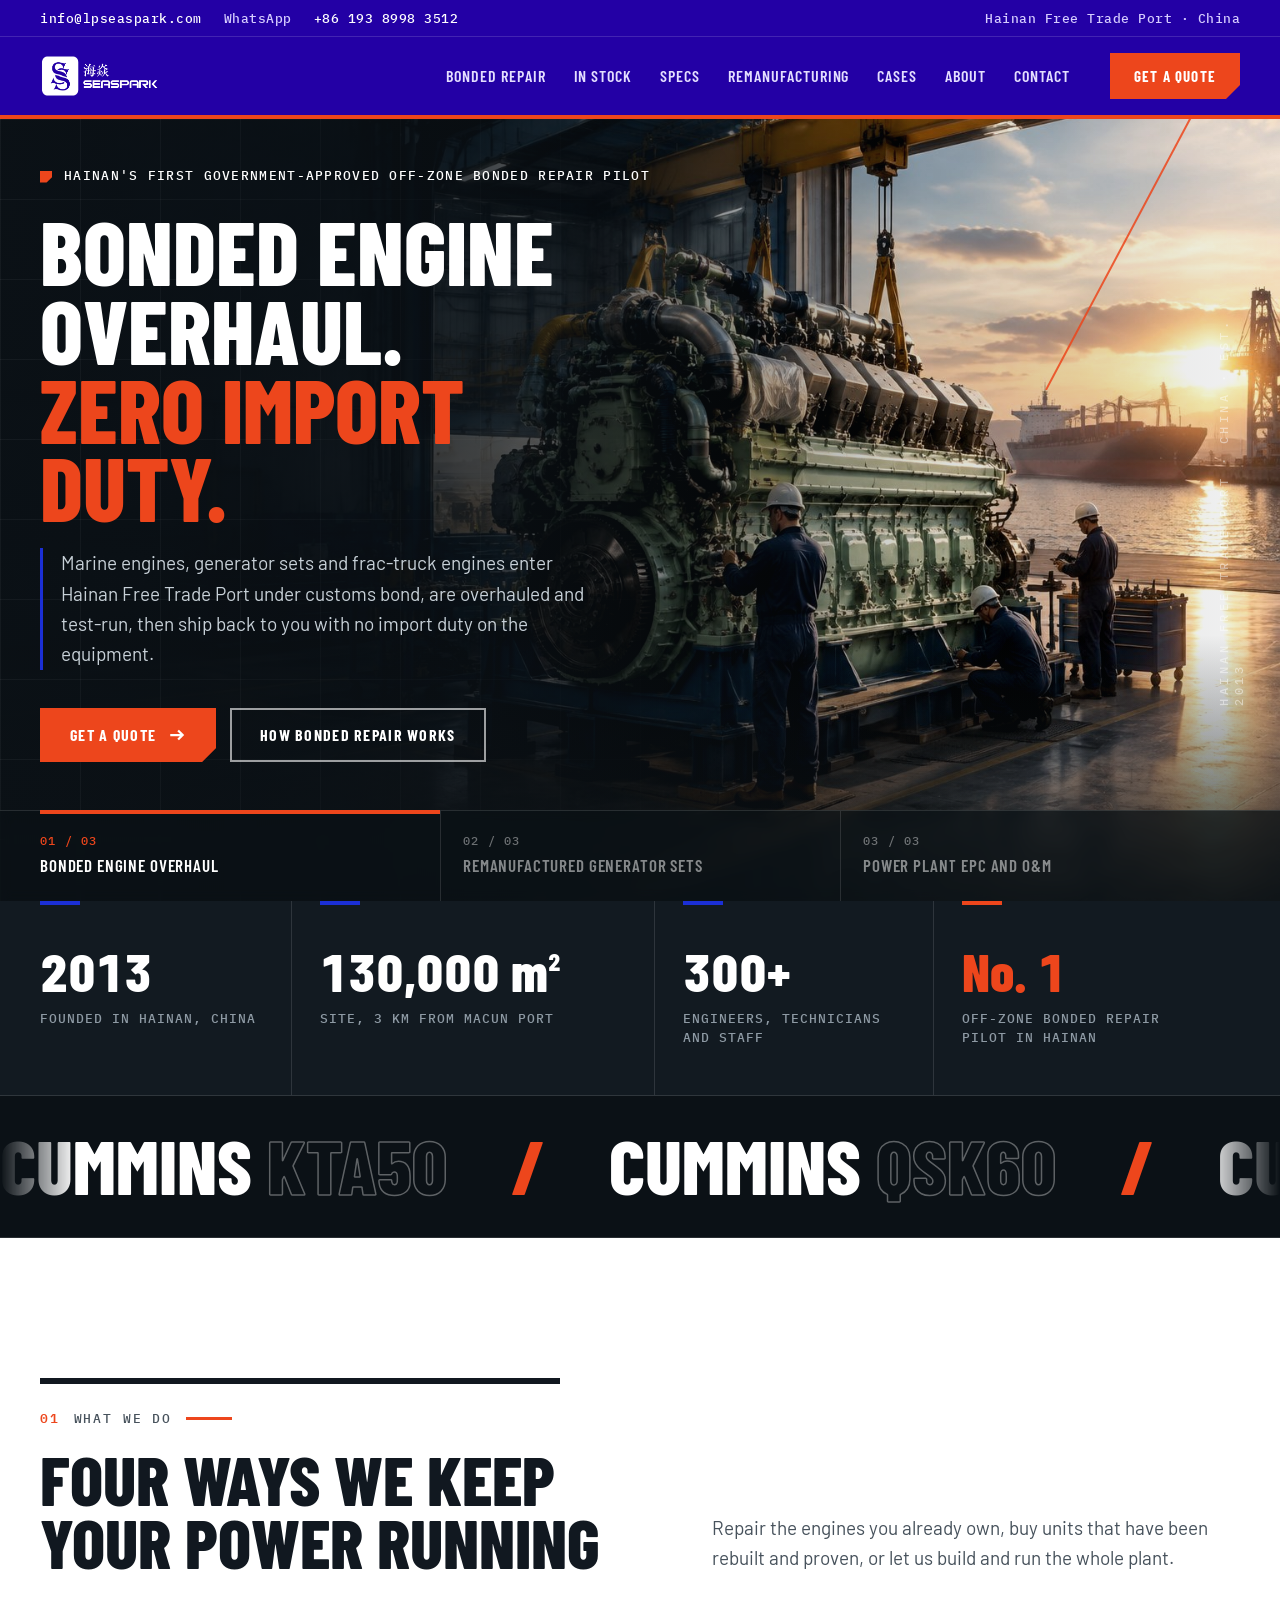
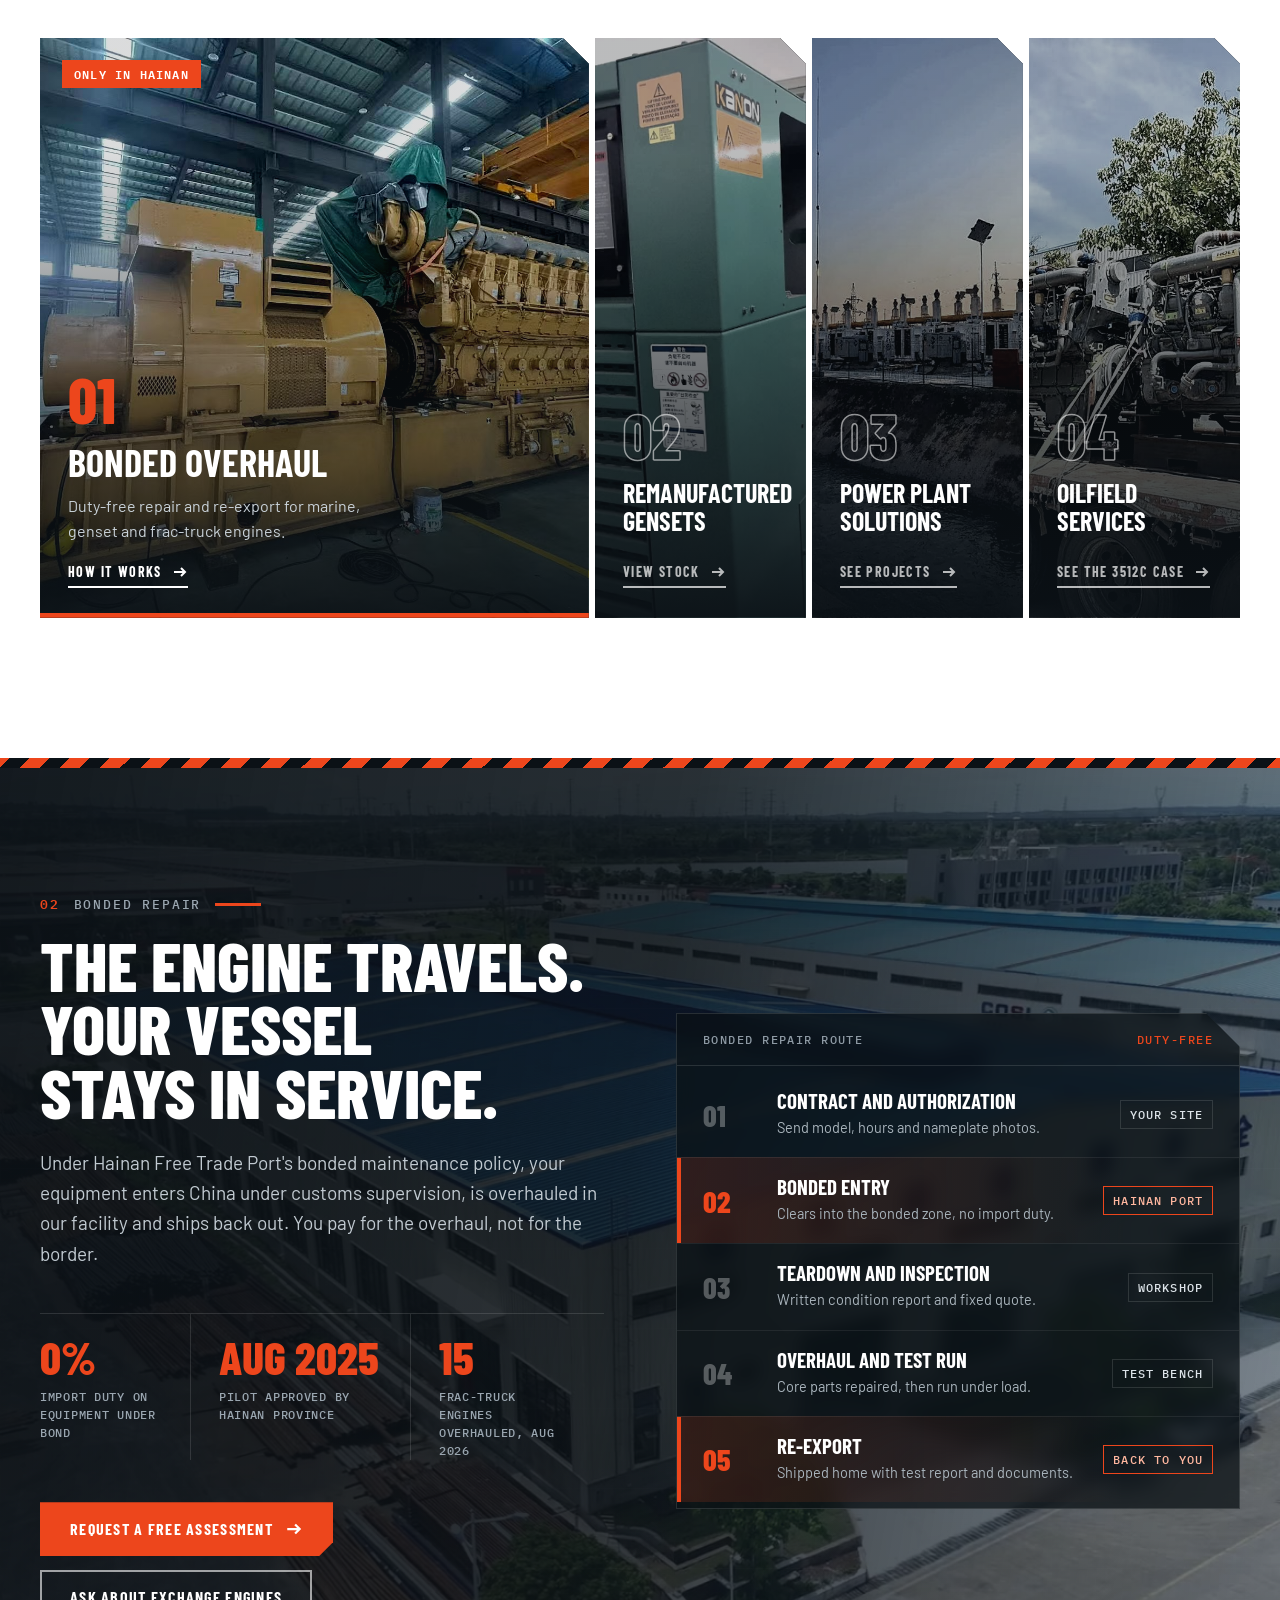
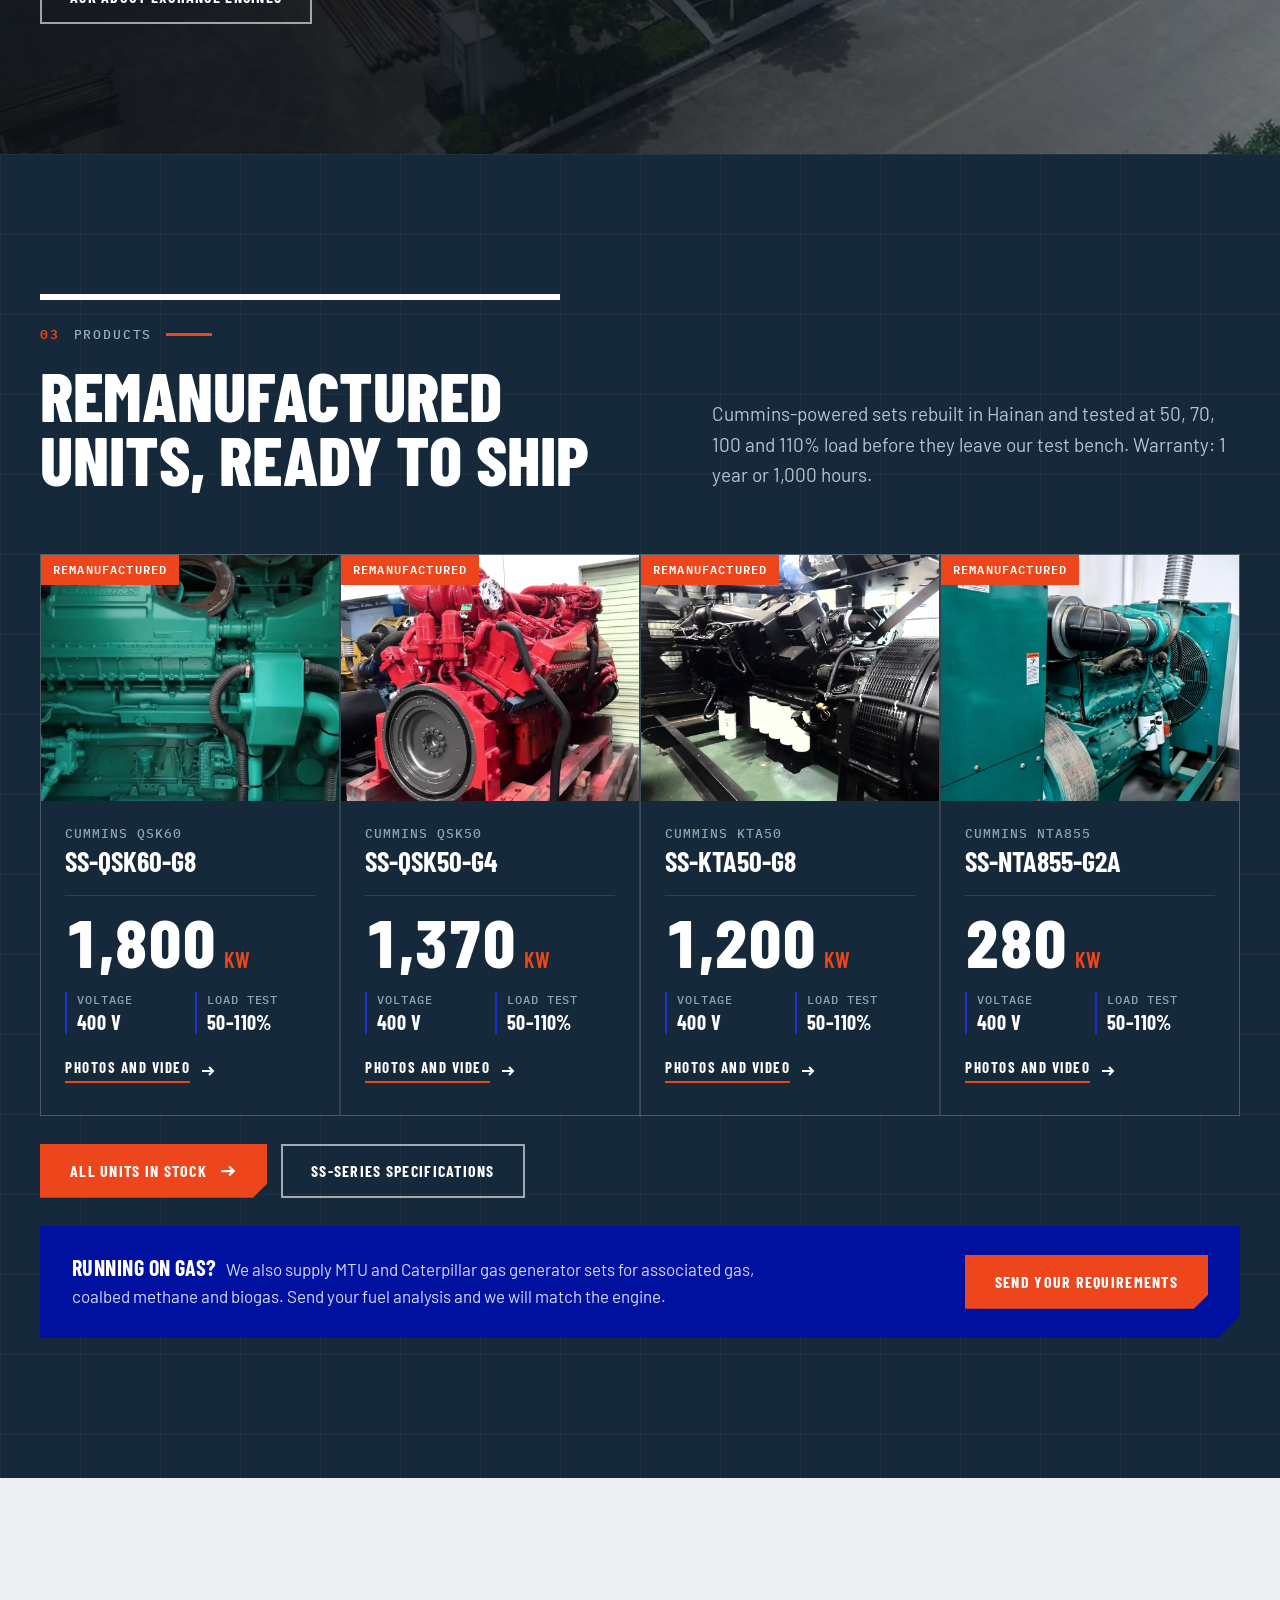
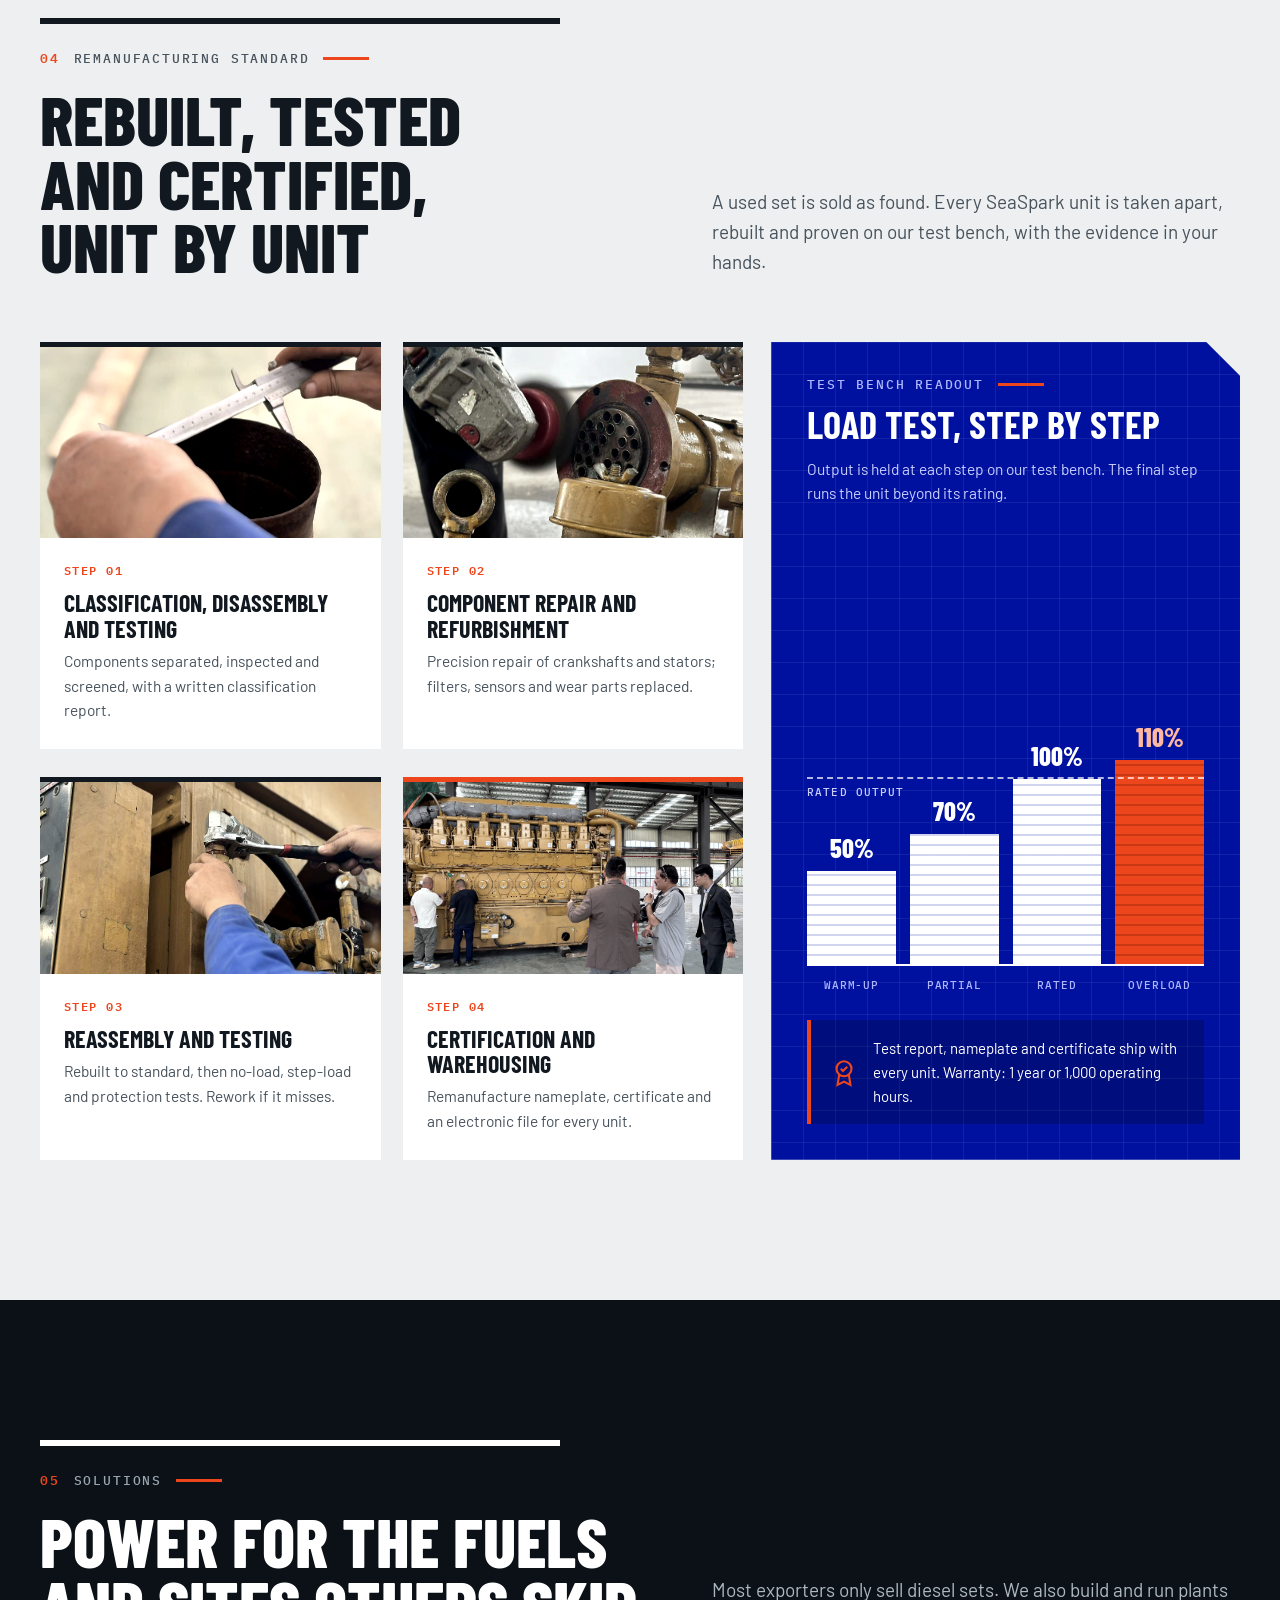
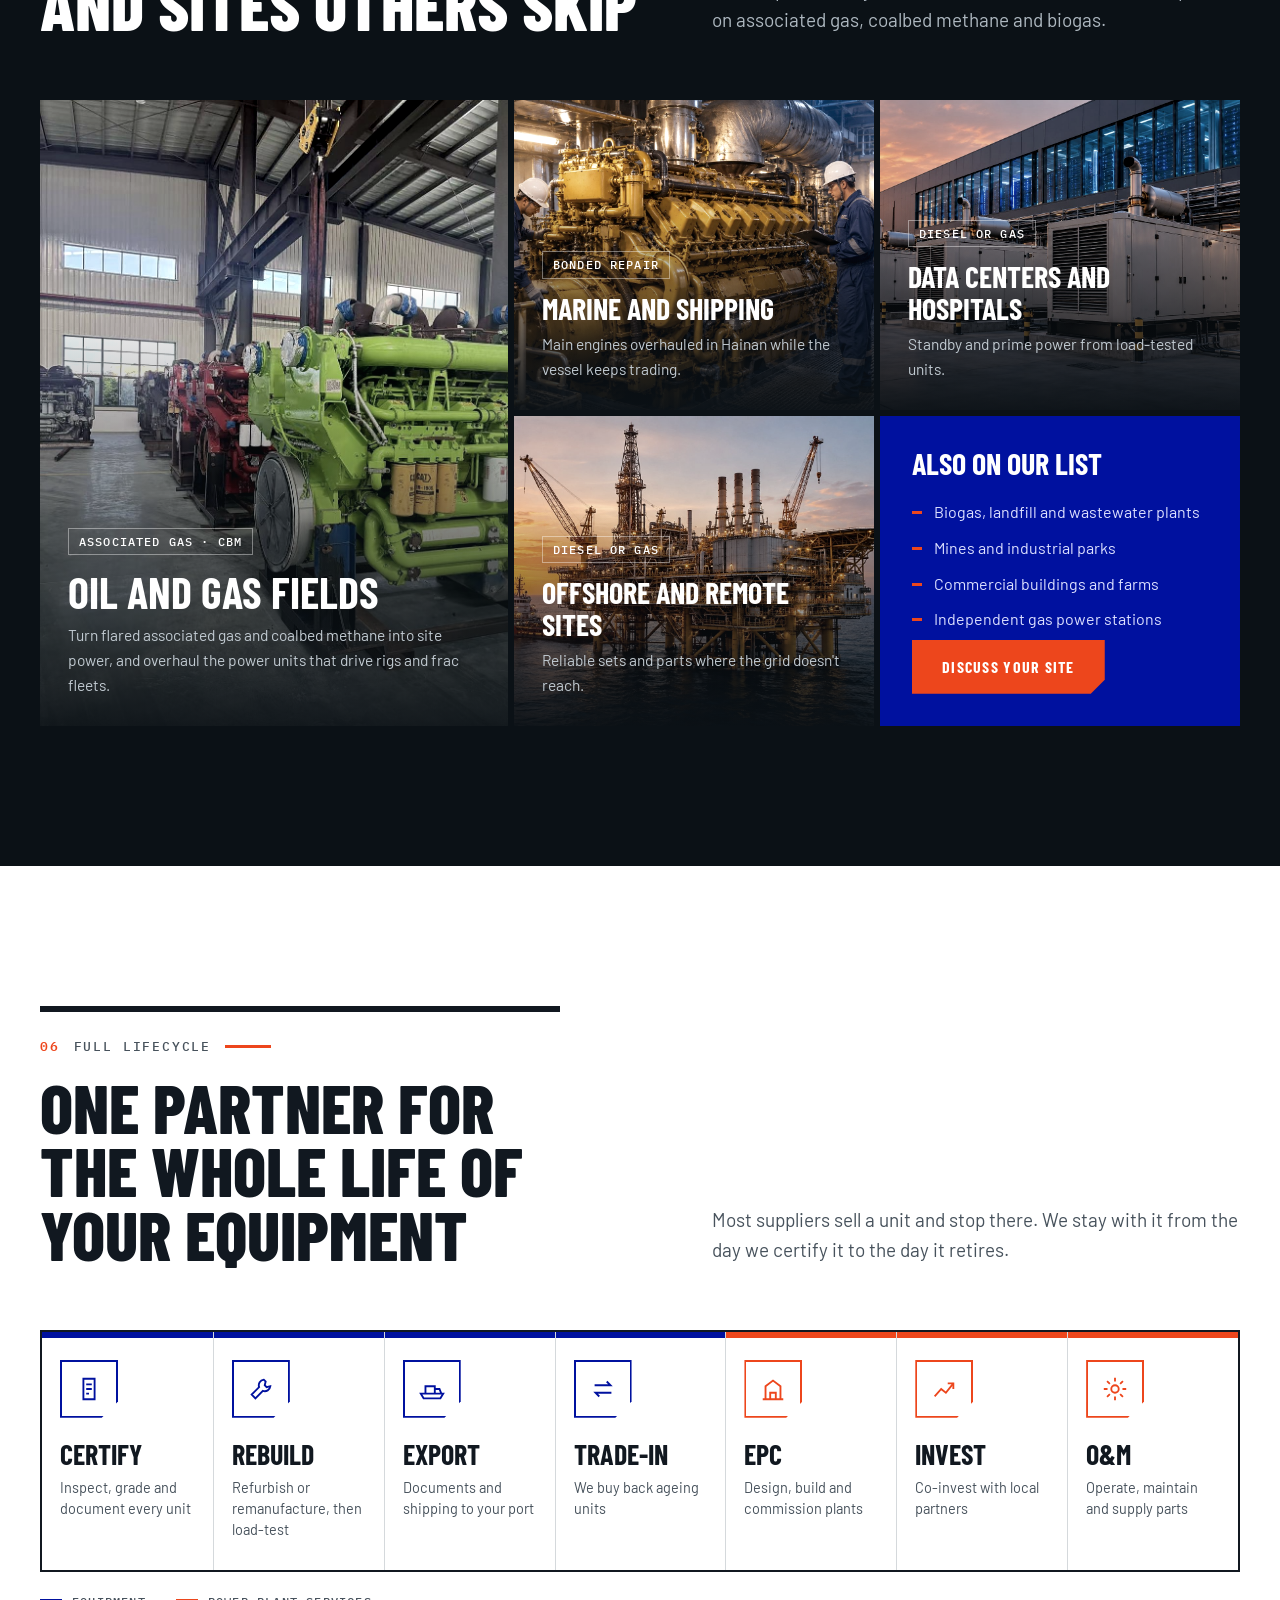
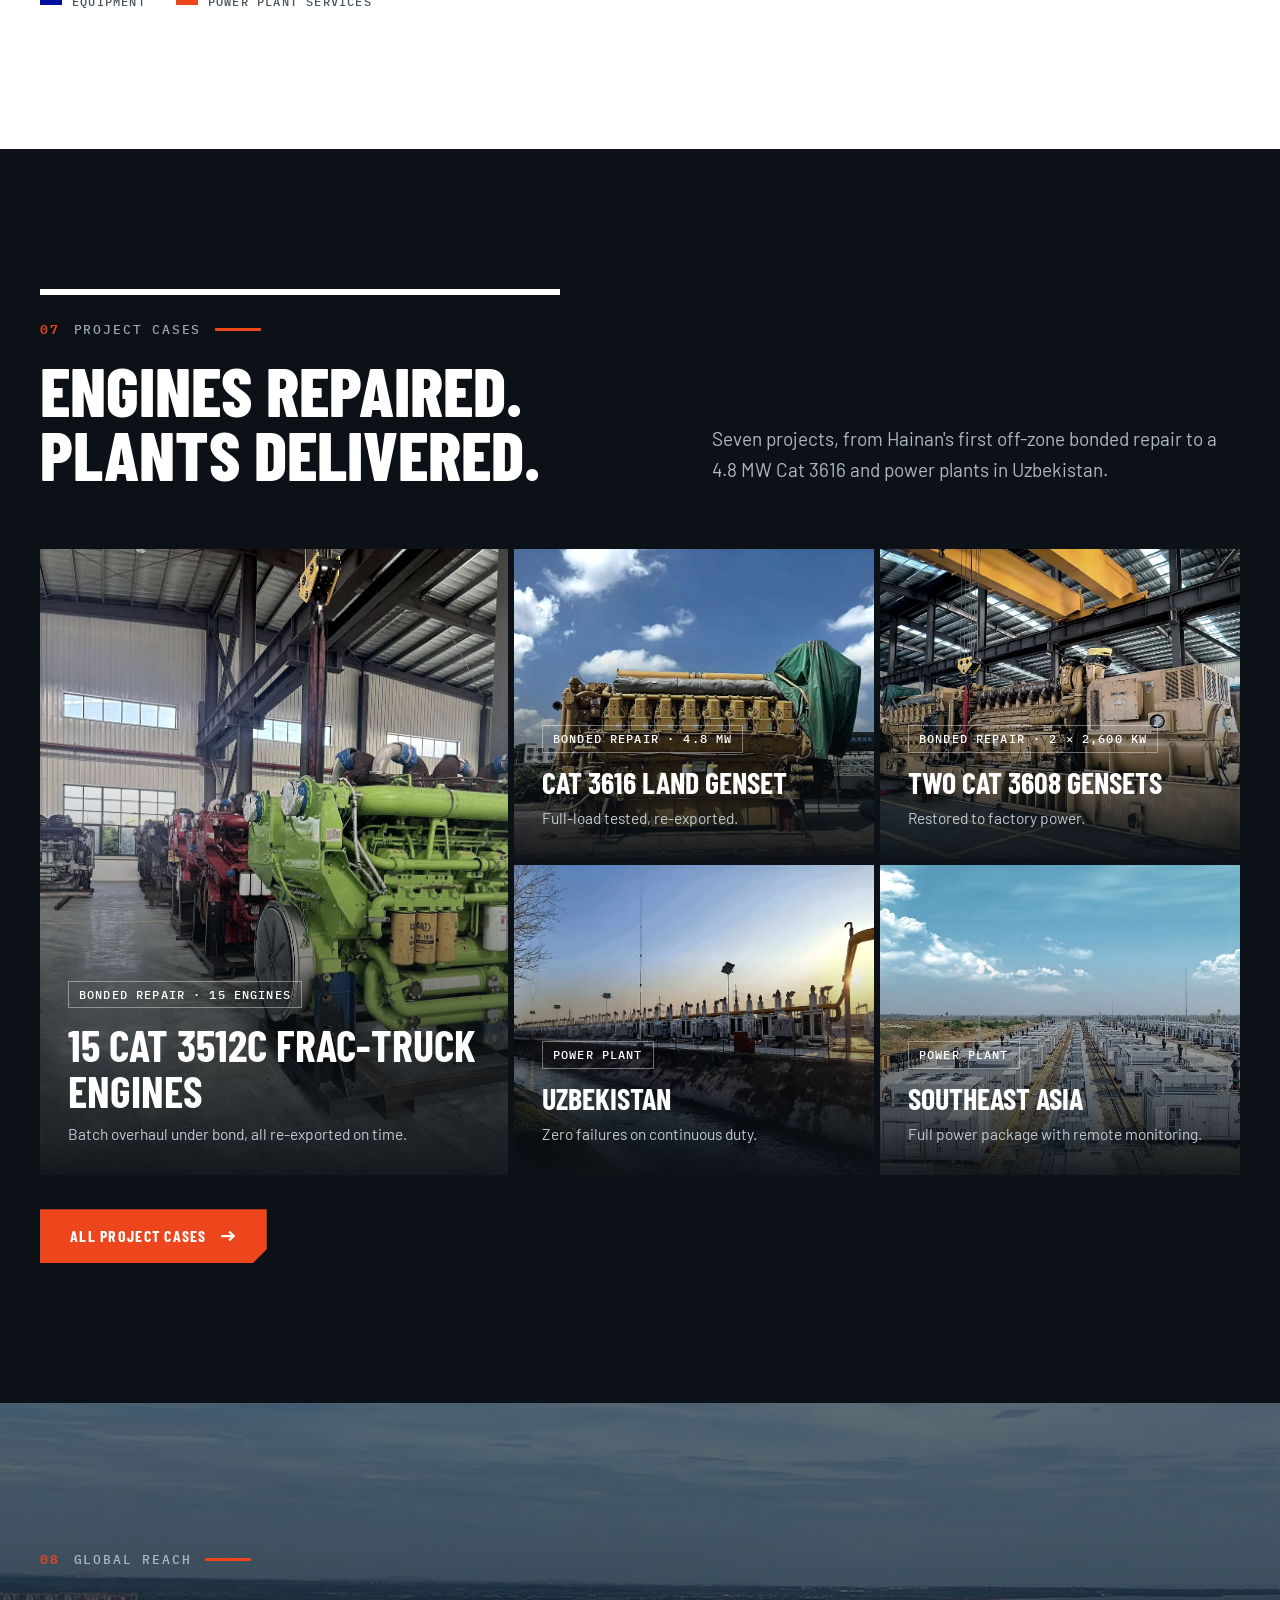
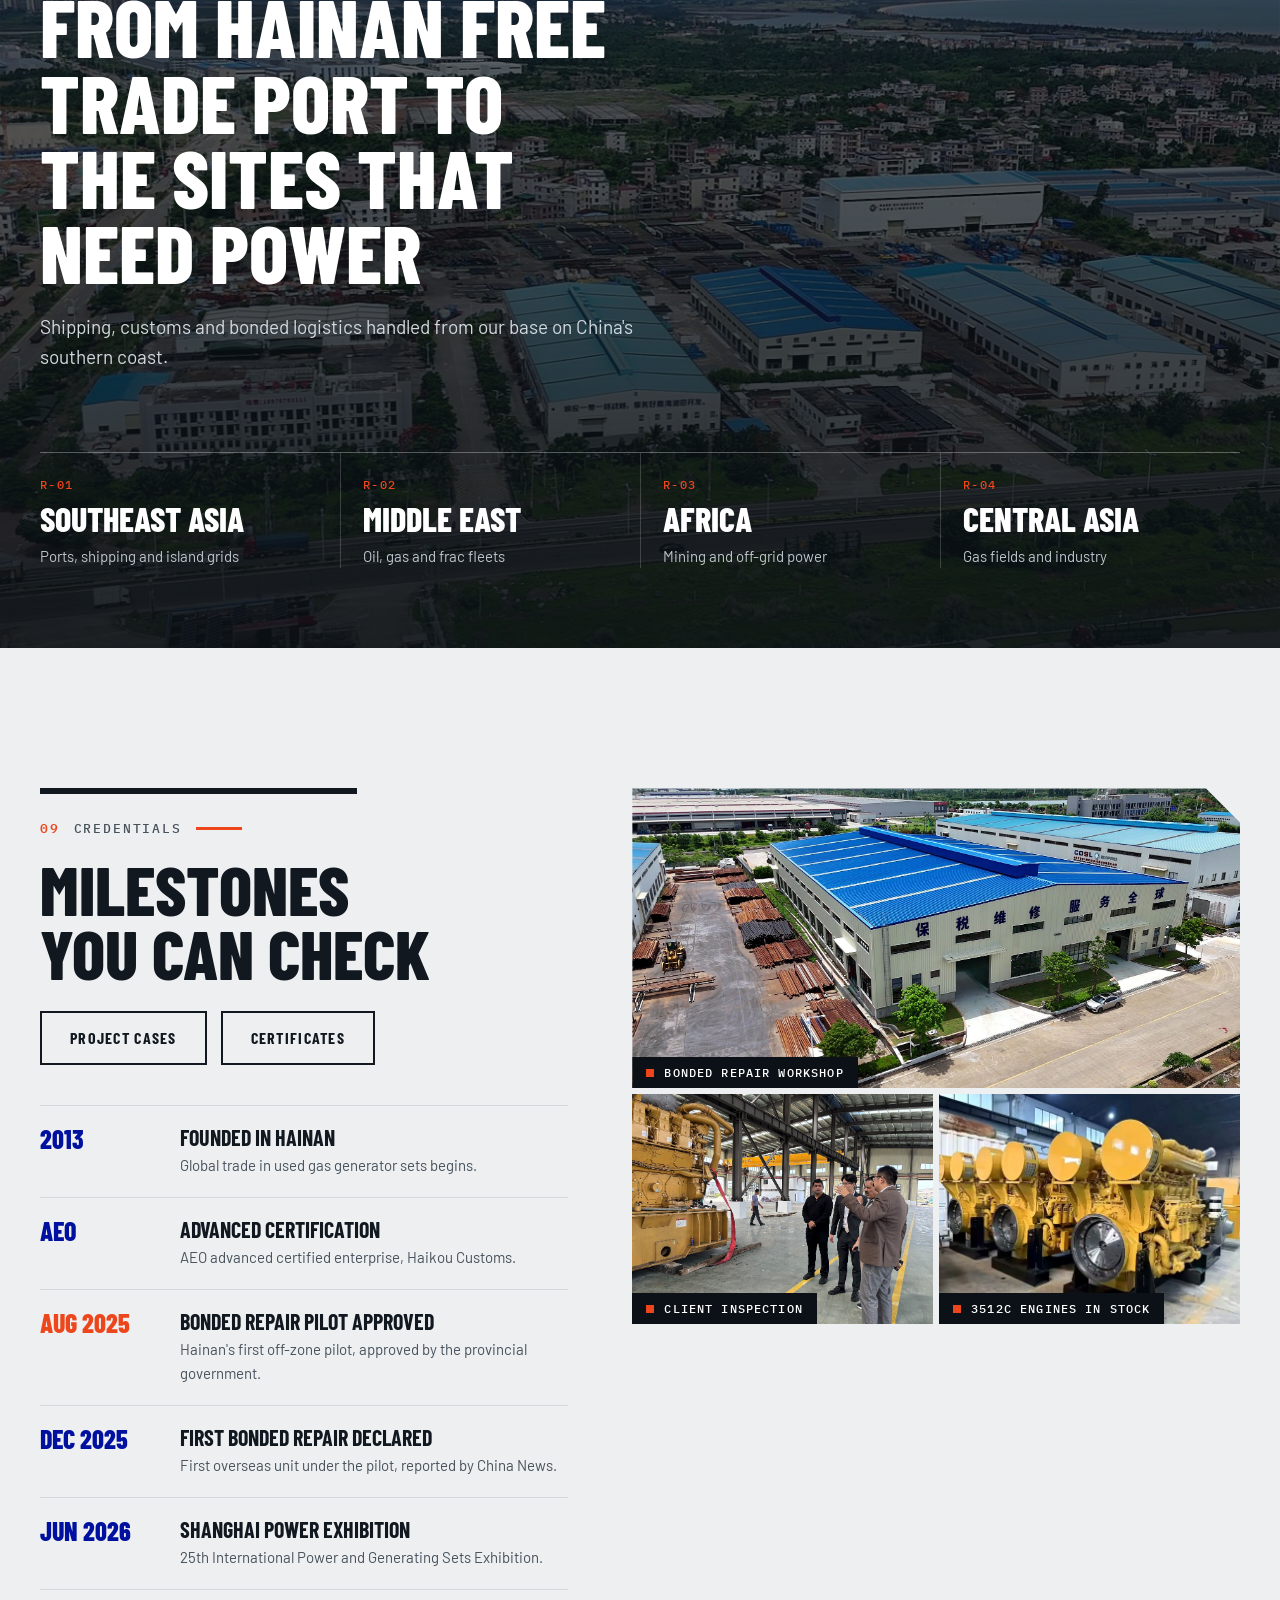
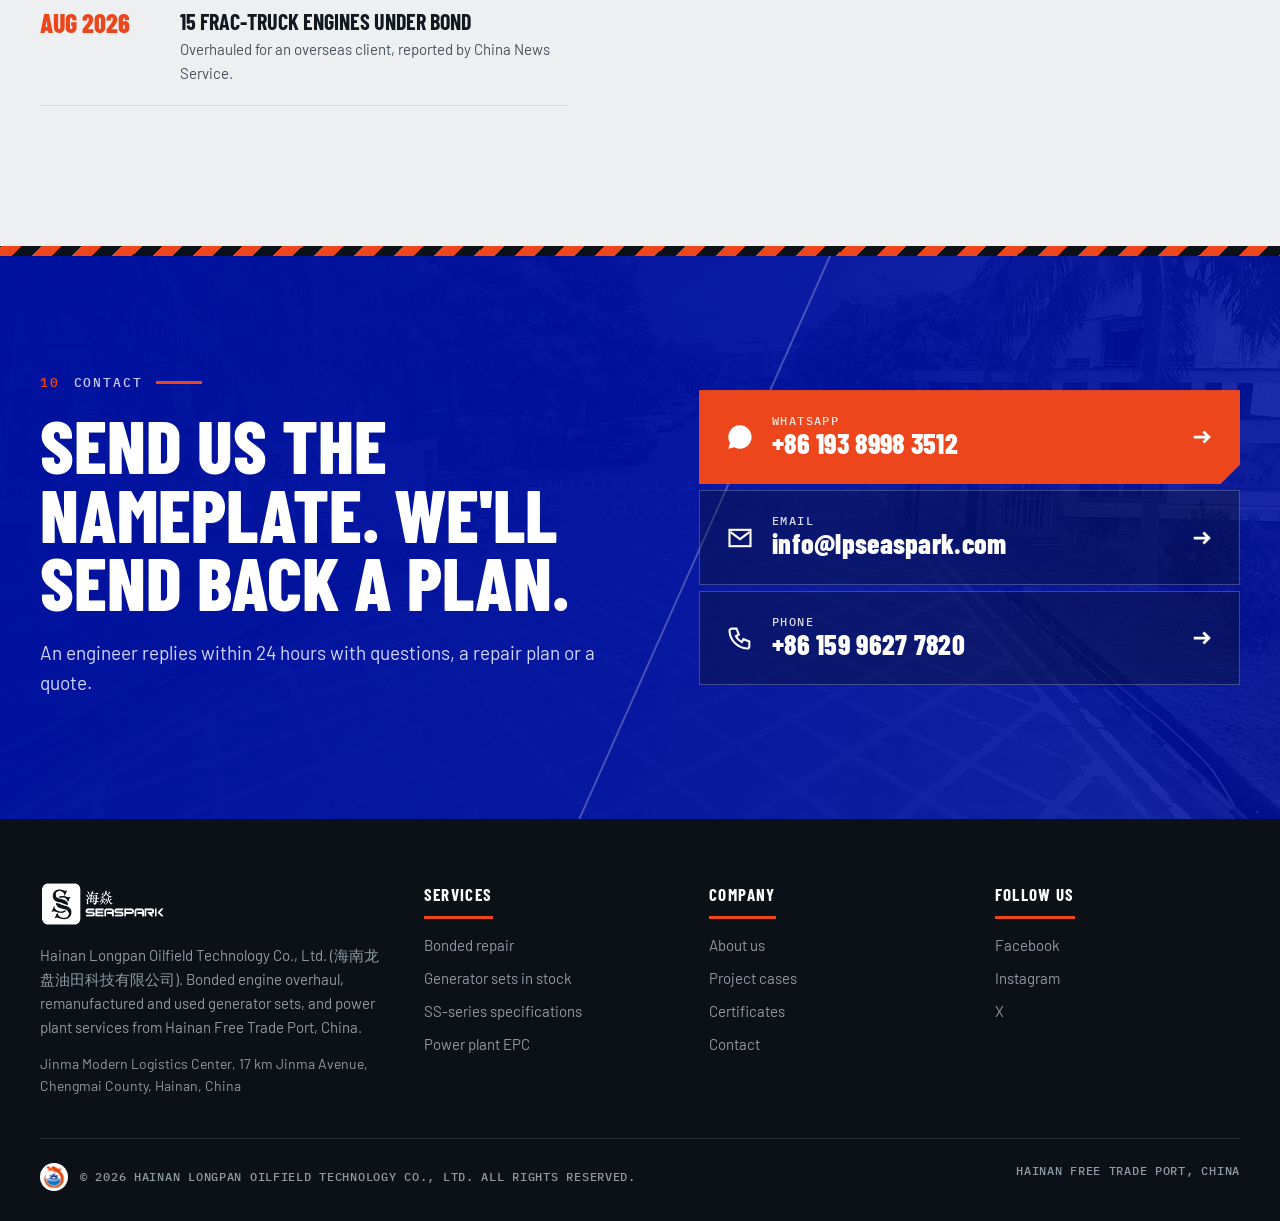
==== commit e78f4cb2: "Replace marine, data center and offshore application images; set focal points Co-Authored-By: Claude" ====
--- a/index.html
+++ b/index.html
@@ -194,9 +194,9 @@
   </div>
   <div class="app-grid" data-rv="2">
     <a class="app" href="#contact"><img src="images/c-frac-workshop.jpg" alt="Caterpillar 3512C frac-truck engines in our workshop"><div class="body"><span class="fuel">Associated gas · CBM</span><h3>Oil and gas fields</h3><p>Turn flared associated gas and coalbed methane into site power, and overhaul the power units that drive rigs and frac fleets.</p></div></a>
-    <a class="app" href="#contact"><img src="images/app-marine.jpg" alt="Container ship at sea"><div class="body"><span class="fuel">Bonded repair</span><h3>Marine and shipping</h3><p>Main engines overhauled in Hainan while the vessel keeps trading.</p></div></a>
-    <a class="app" href="#contact"><img src="images/app-datacenter.jpg" alt="Data center server aisle"><div class="body"><span class="fuel">Diesel or gas</span><h3>Data centers and hospitals</h3><p>Standby and prime power from load-tested units.</p></div></a>
-    <a class="app" href="#contact"><img src="images/app-offshore.jpg" alt="Offshore platform at dusk"><div class="body"><span class="fuel">Diesel or gas</span><h3>Offshore and remote sites</h3><p>Reliable sets and parts where the grid doesn't reach.</p></div></a>
+    <a class="app" href="#contact"><img src="images/app-marine.jpg" alt="Engineers inspecting a marine diesel engine in a ship engine room" style="object-position:55% 40%"><div class="body"><span class="fuel">Bonded repair</span><h3>Marine and shipping</h3><p>Main engines overhauled in Hainan while the vessel keeps trading.</p></div></a>
+    <a class="app" href="#contact"><img src="images/app-datacenter.jpg" alt="Standby generator sets outside a data center at dusk" style="object-position:72% 45%"><div class="body"><span class="fuel">Diesel or gas</span><h3>Data centers and hospitals</h3><p>Standby and prime power from load-tested units.</p></div></a>
+    <a class="app" href="#contact"><img src="images/app-offshore.jpg" alt="Offshore oil and gas platform at sunset" style="object-position:68% 40%"><div class="body"><span class="fuel">Diesel or gas</span><h3>Offshore and remote sites</h3><p>Reliable sets and parts where the grid doesn't reach.</p></div></a>
     <div class="app text"><div><h3>Also on our list</h3><ul><li>Biogas, landfill and wastewater plants</li><li>Mines and industrial parks</li><li>Commercial buildings and farms</li><li>Independent gas power stations</li></ul></div><a class="btn btn-orange" href="#contact" style="align-self:flex-start">Discuss your site</a></div>
   </div>
 </div></section>
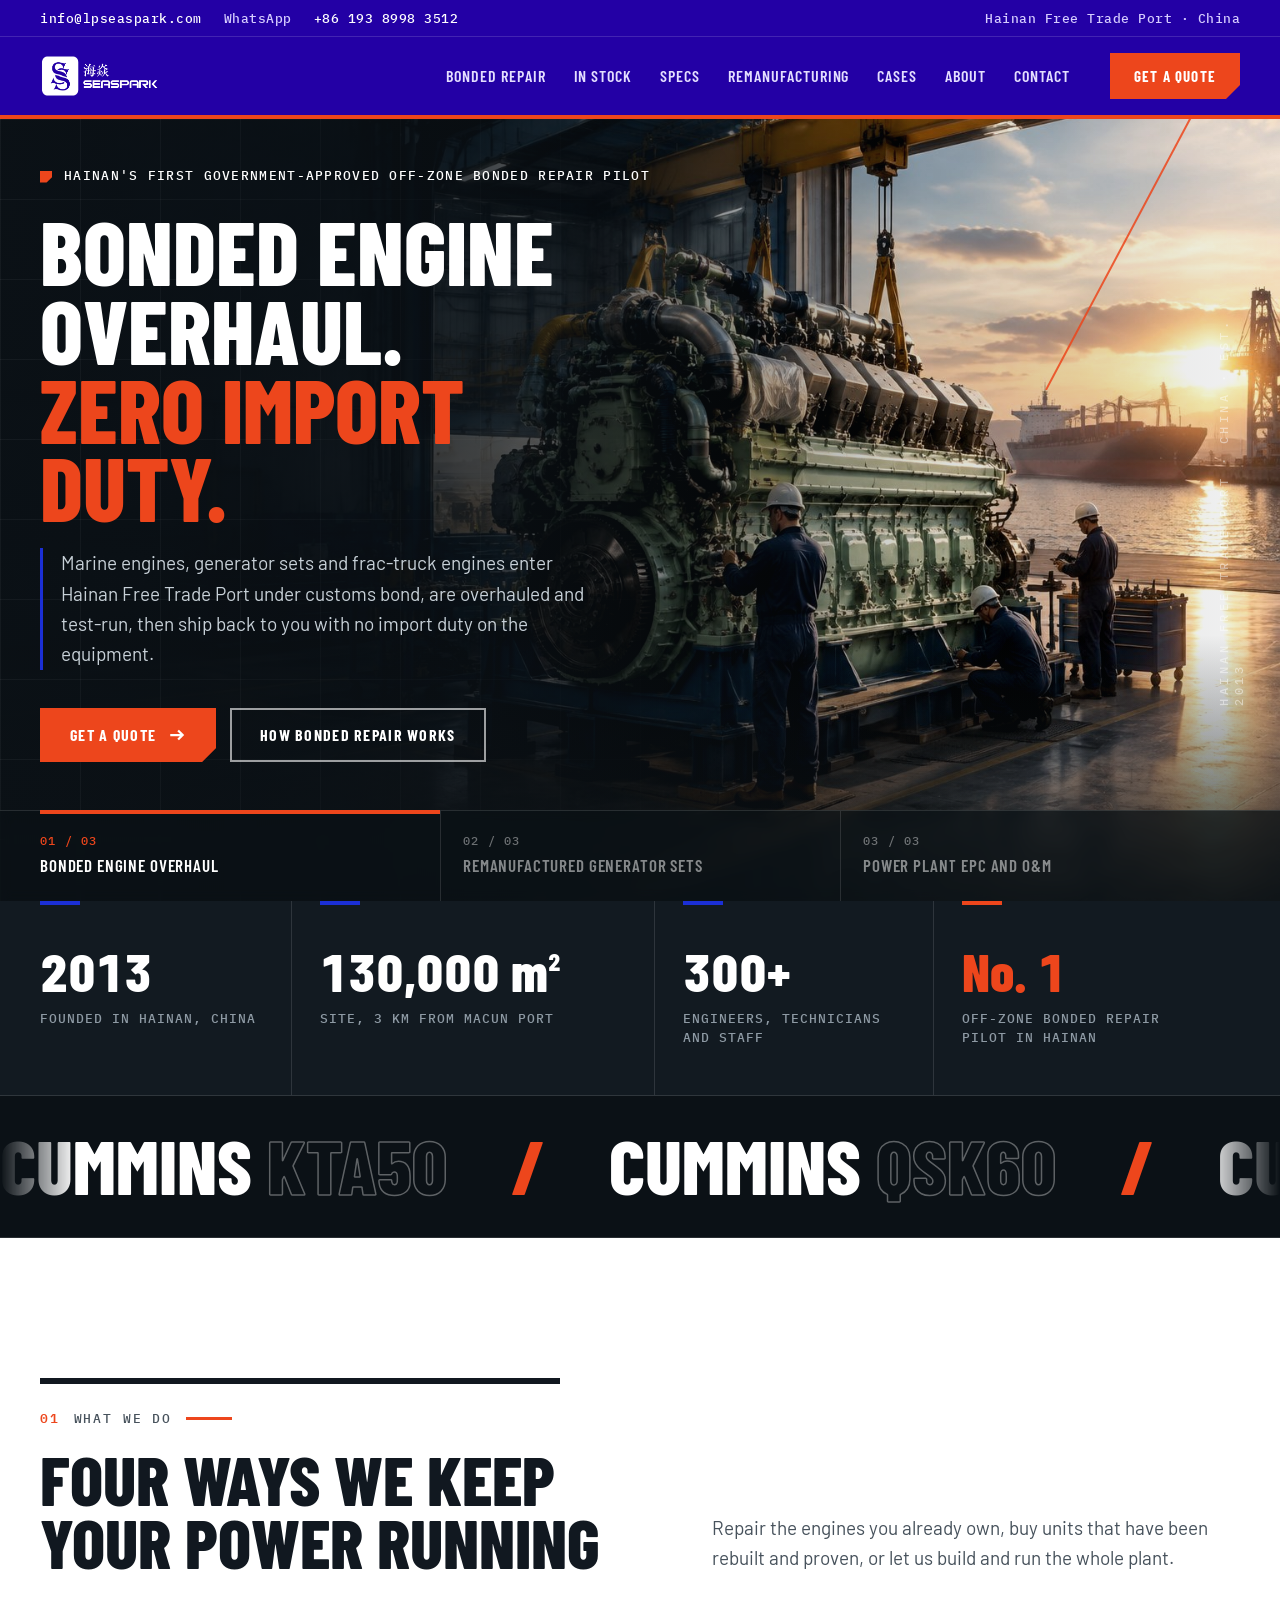
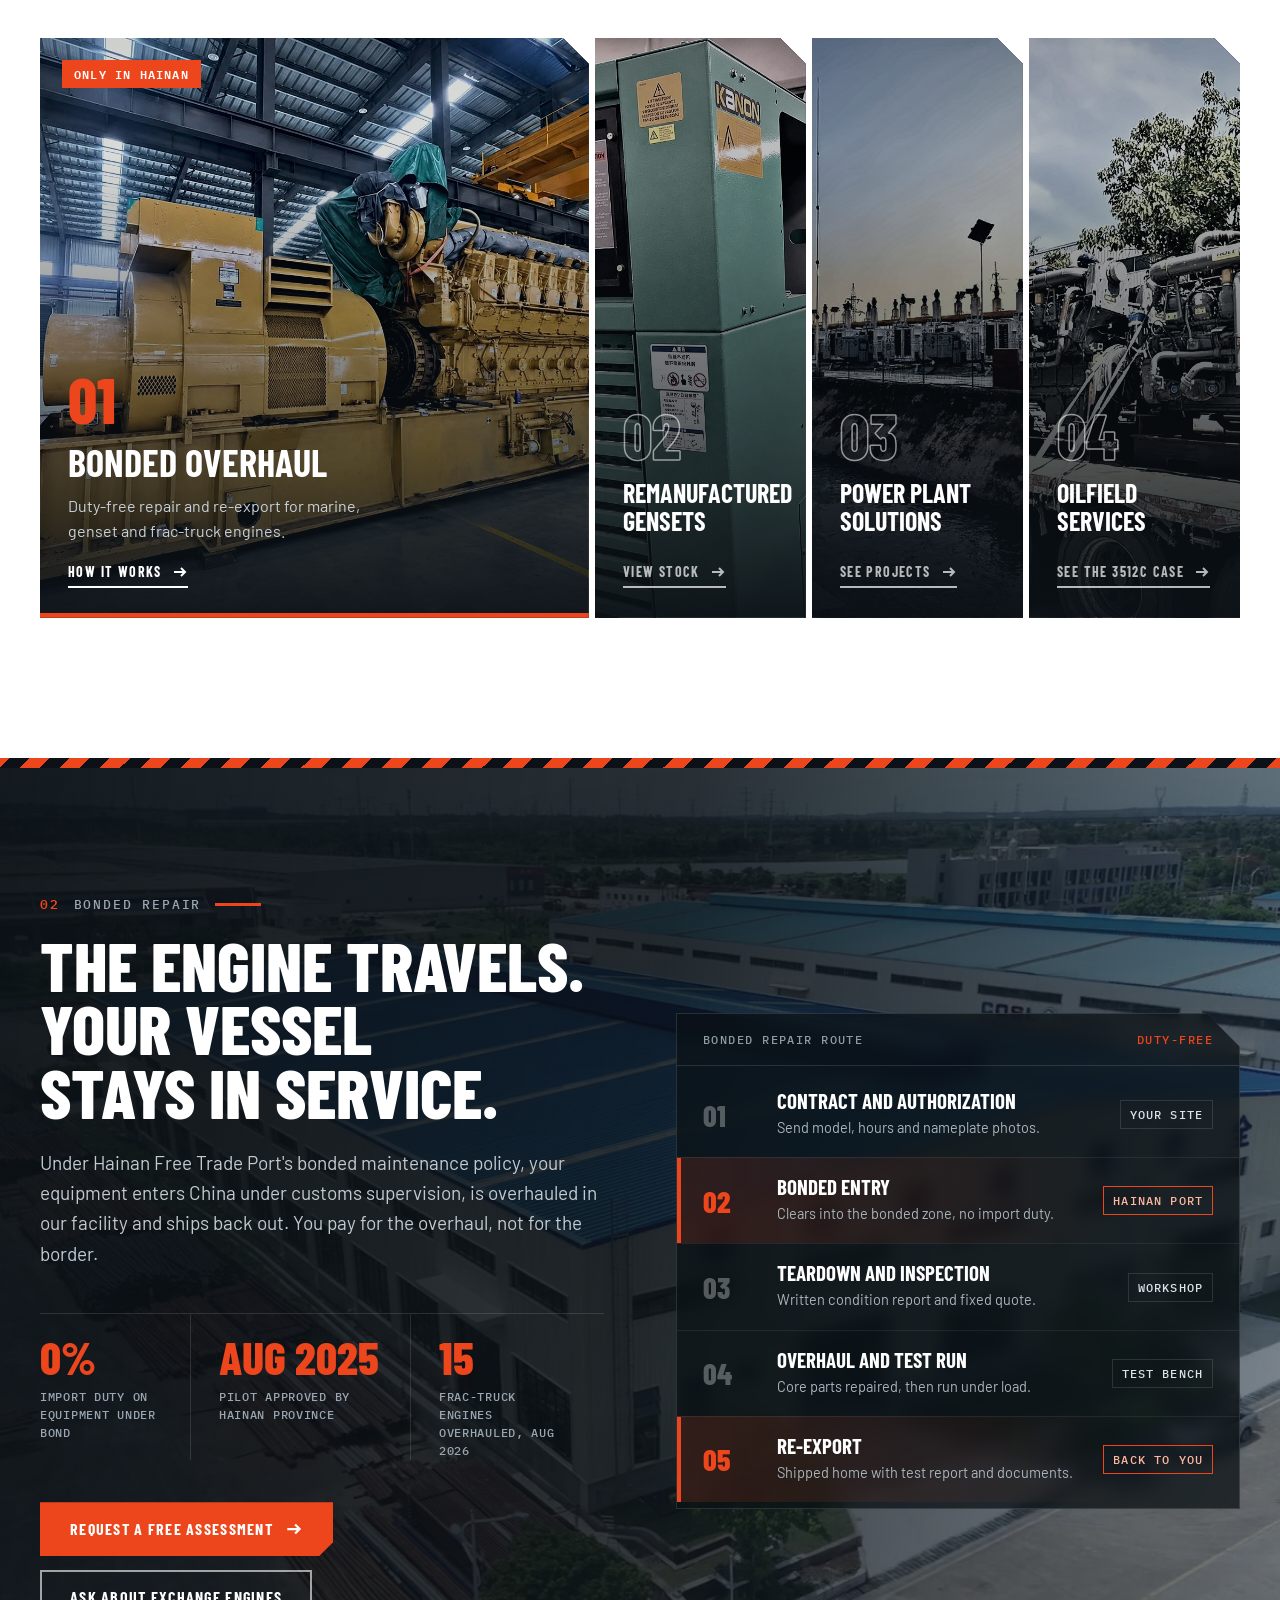
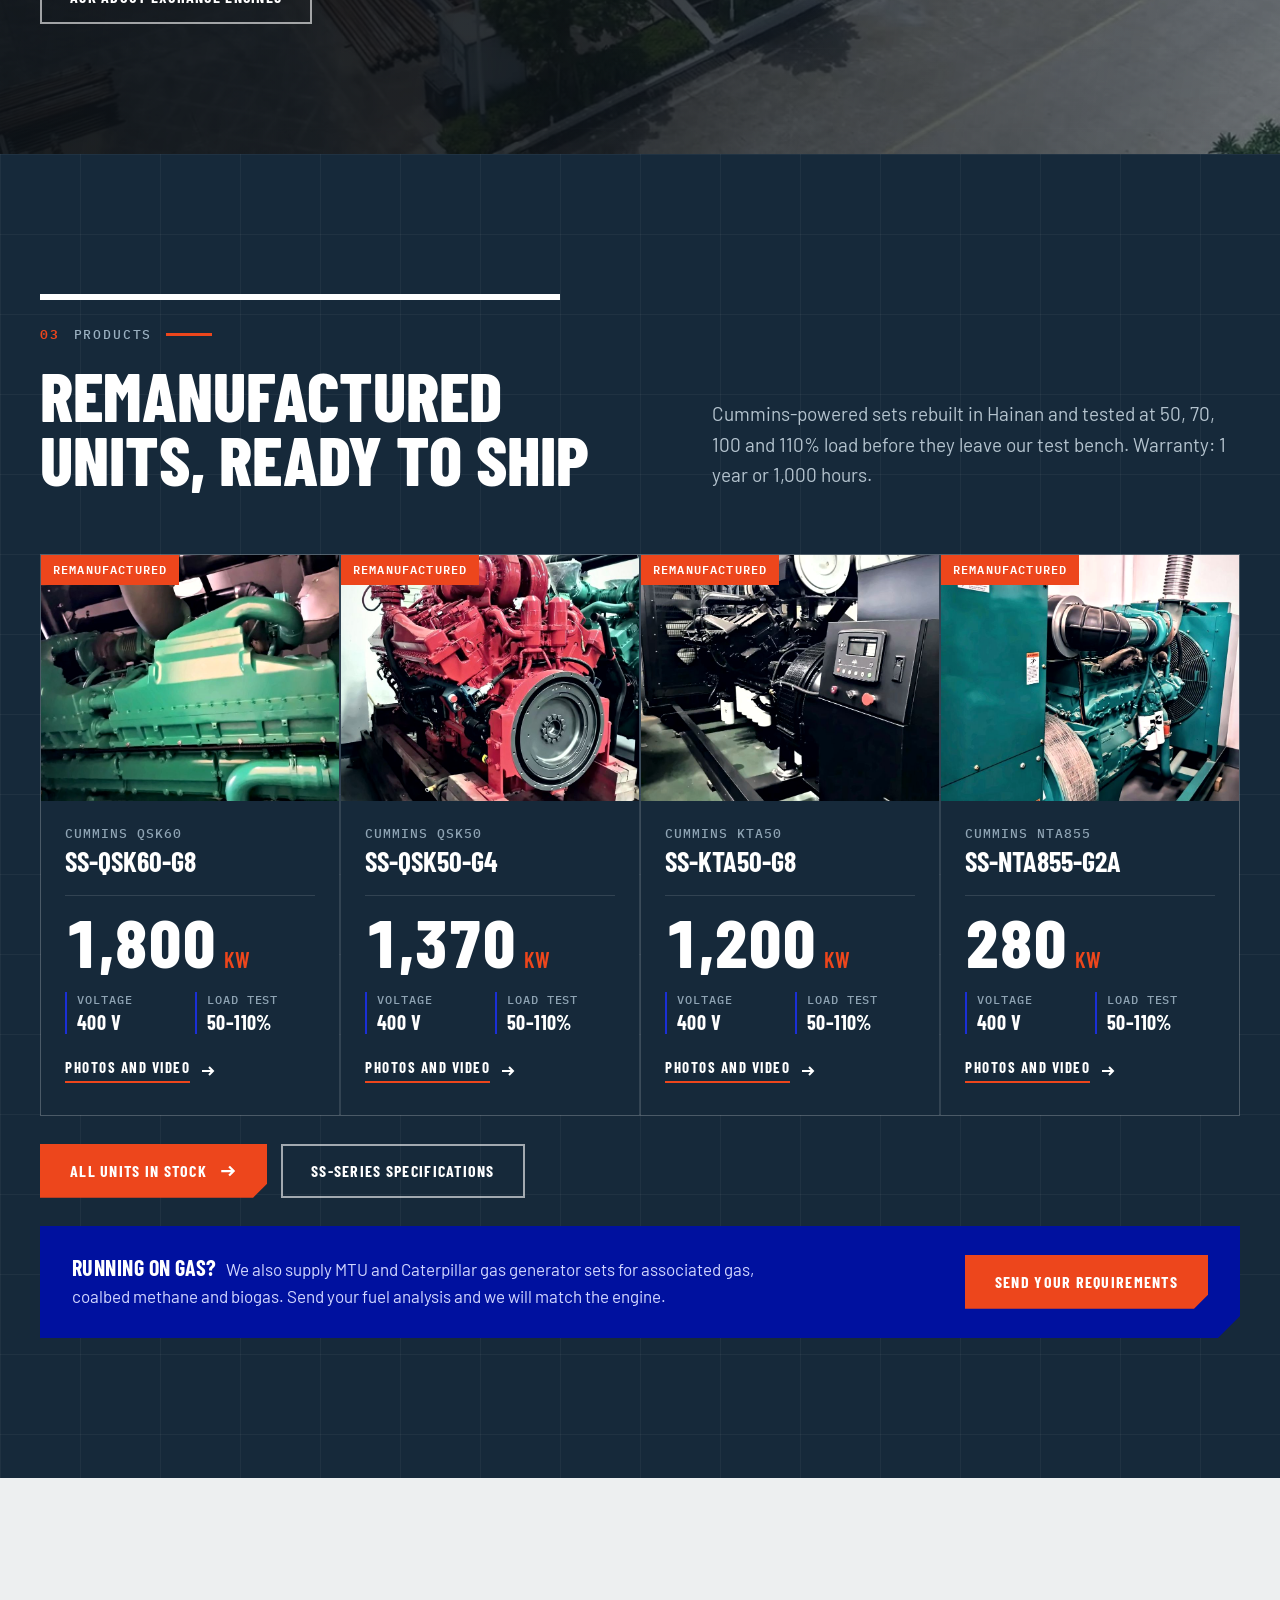
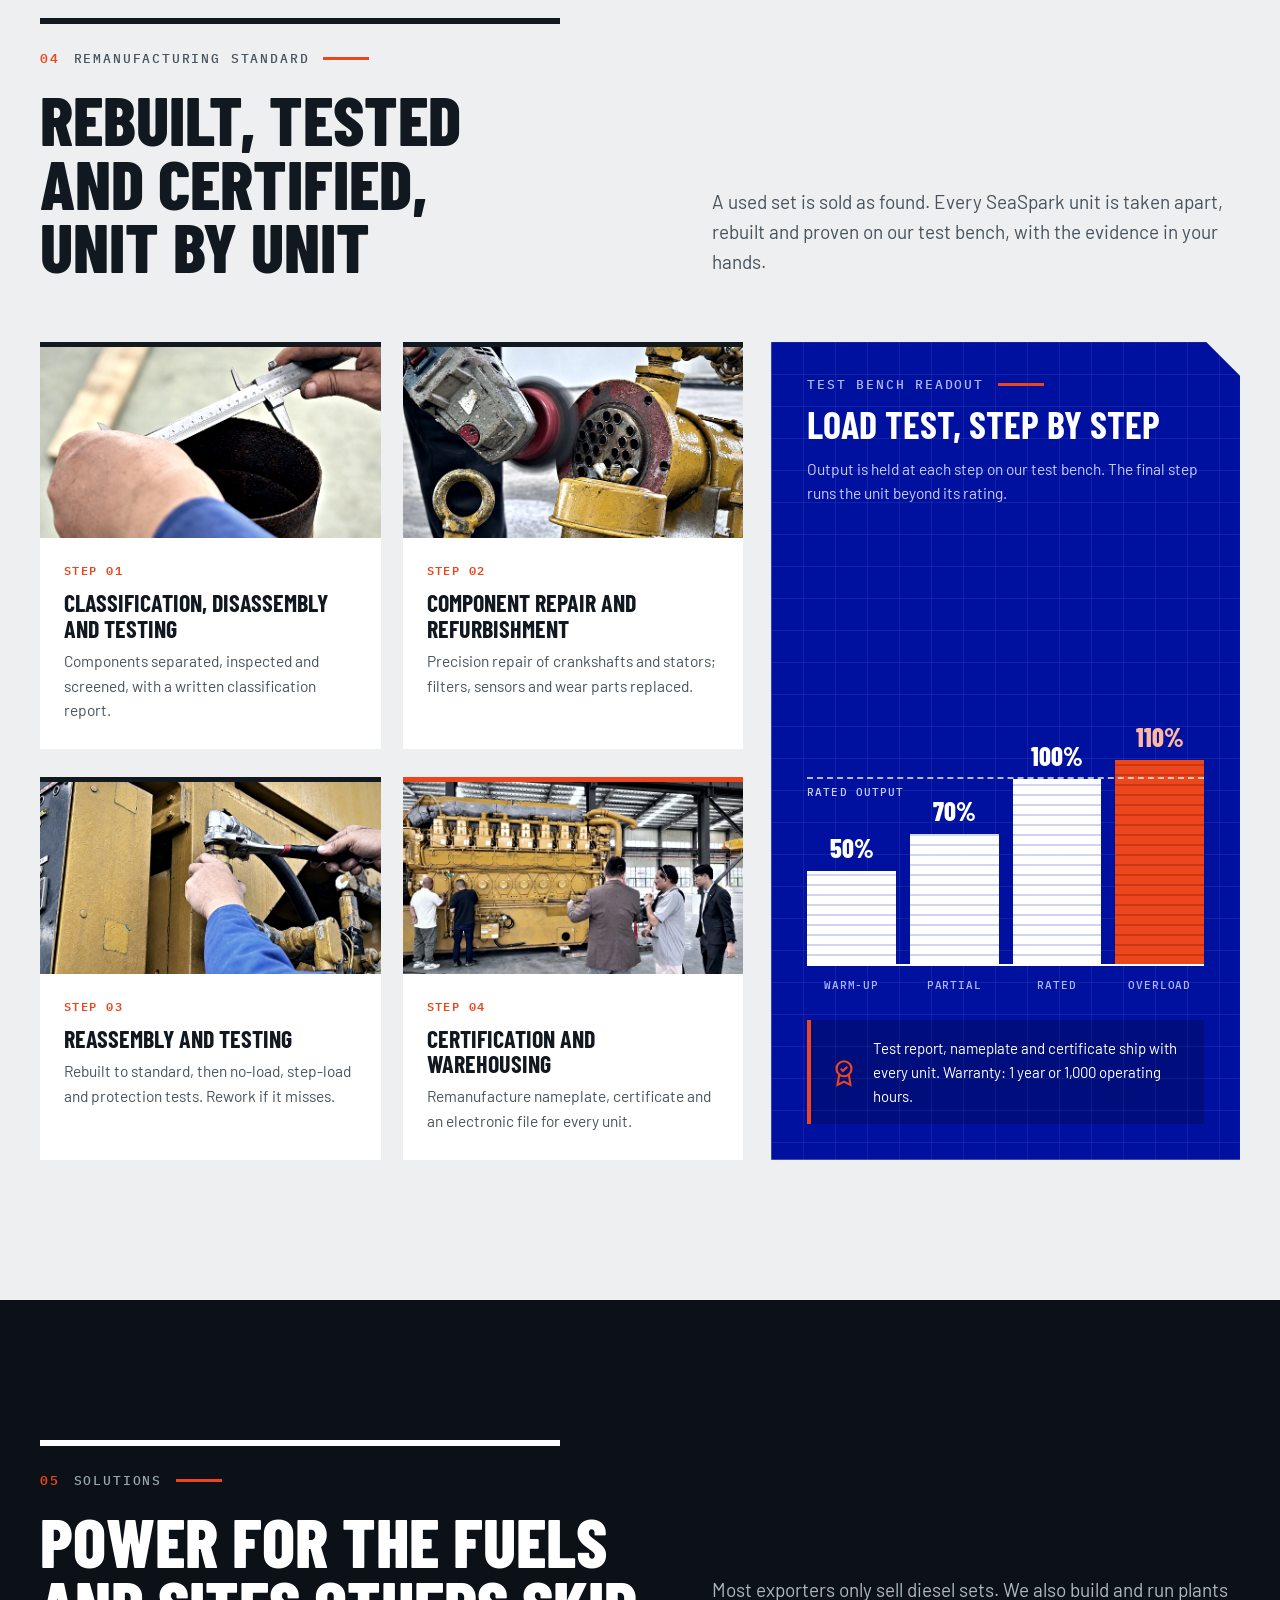
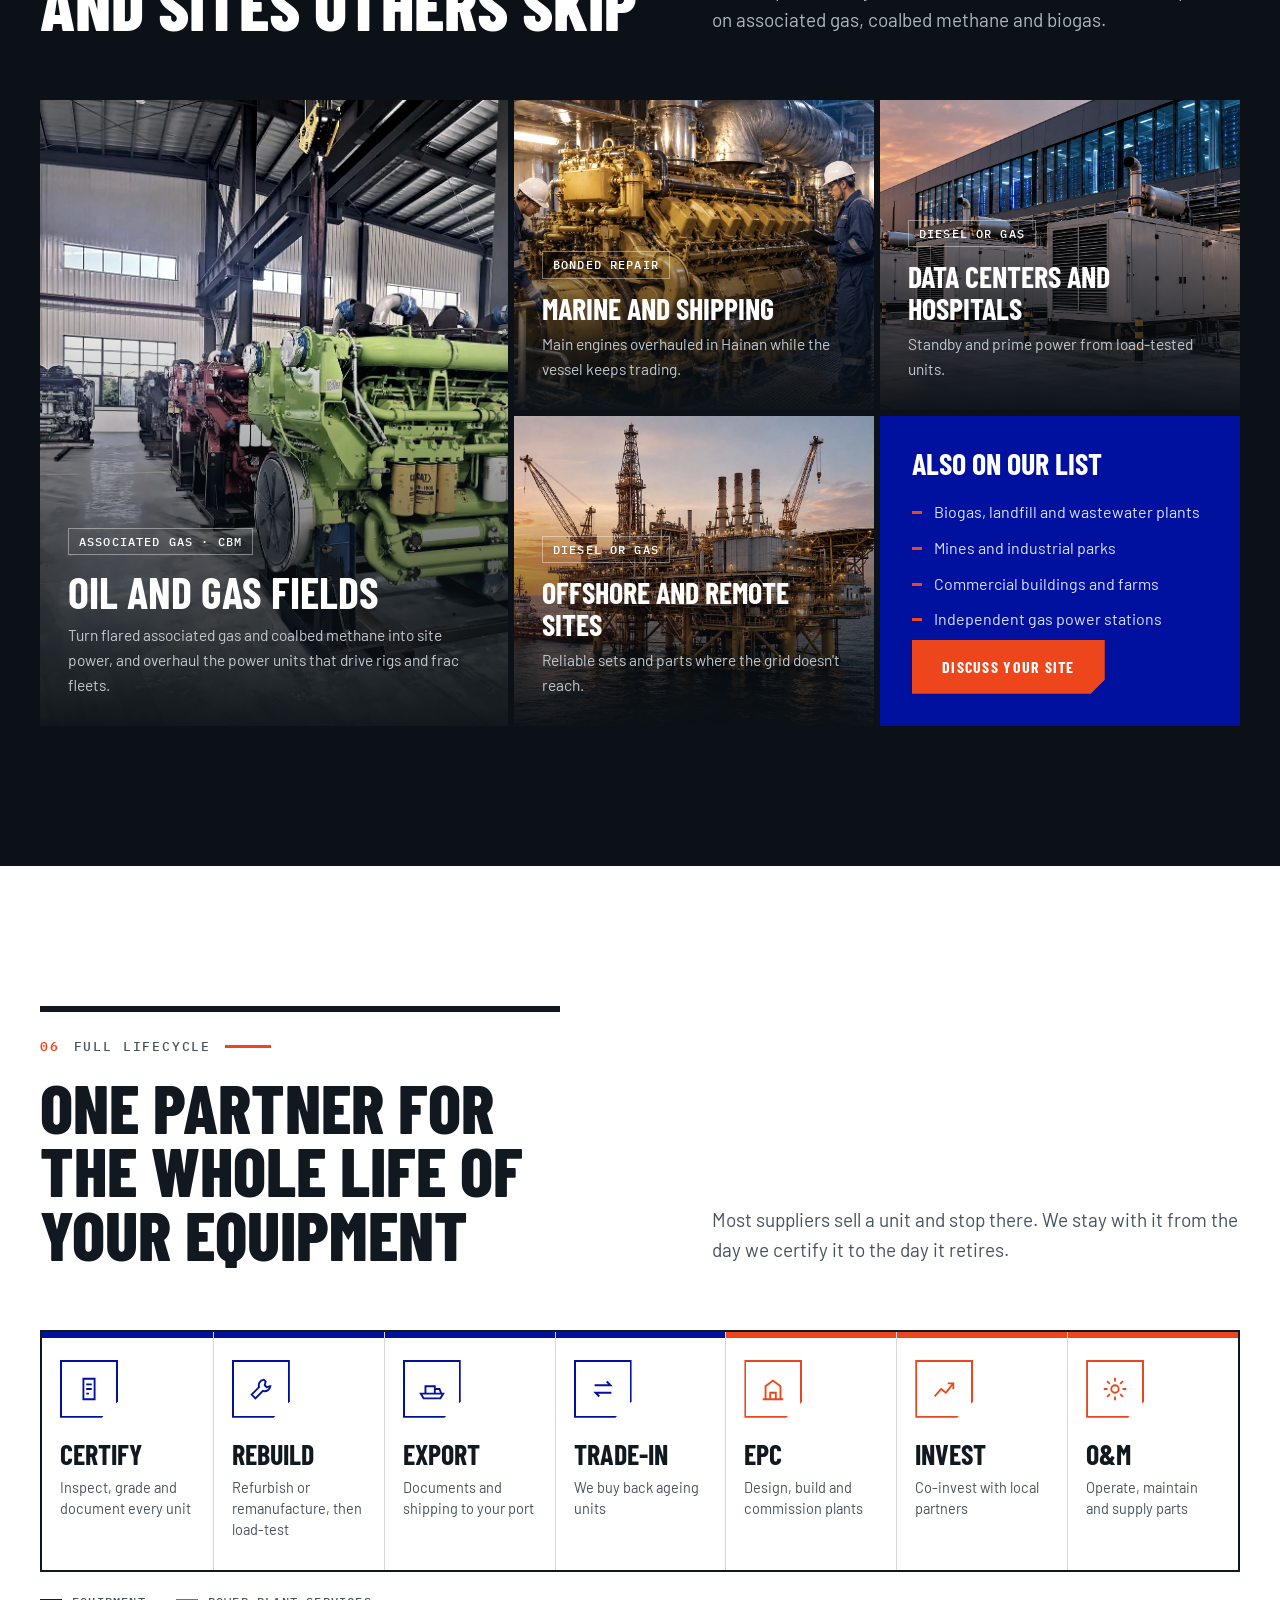
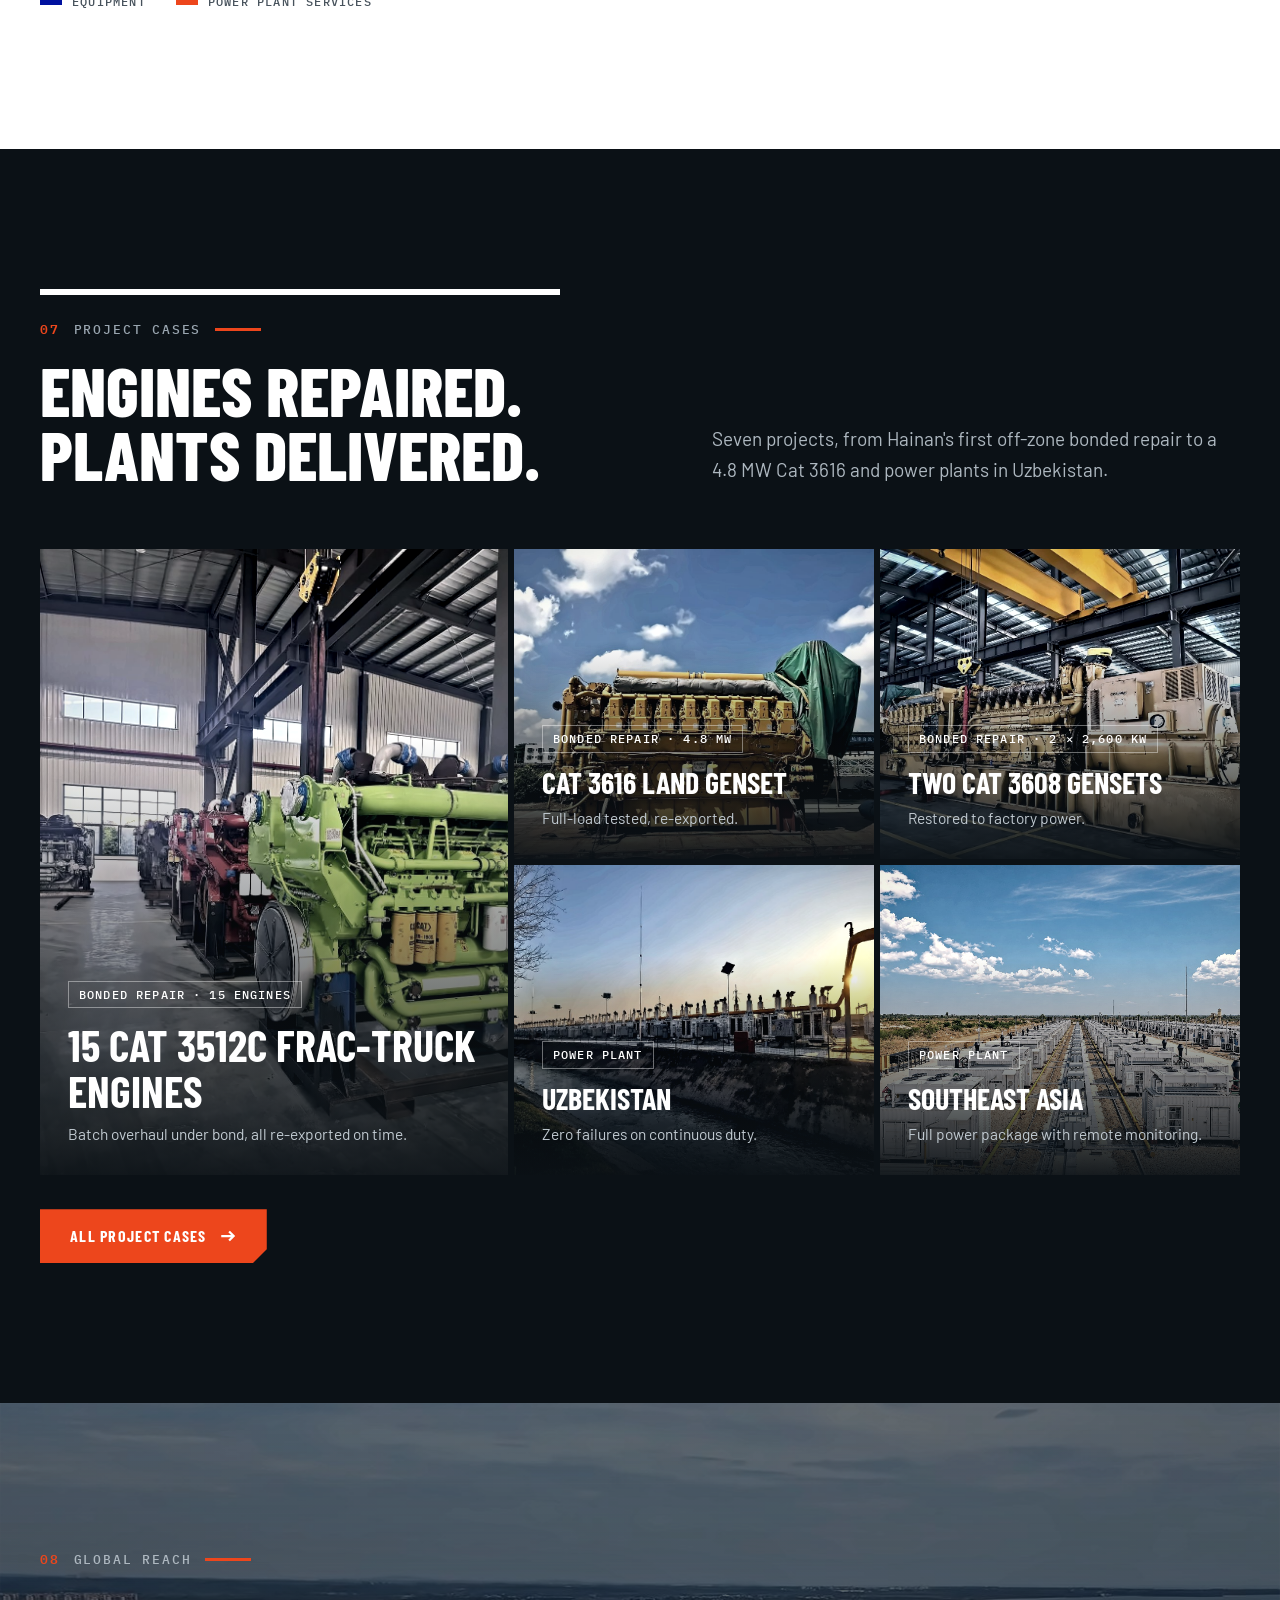
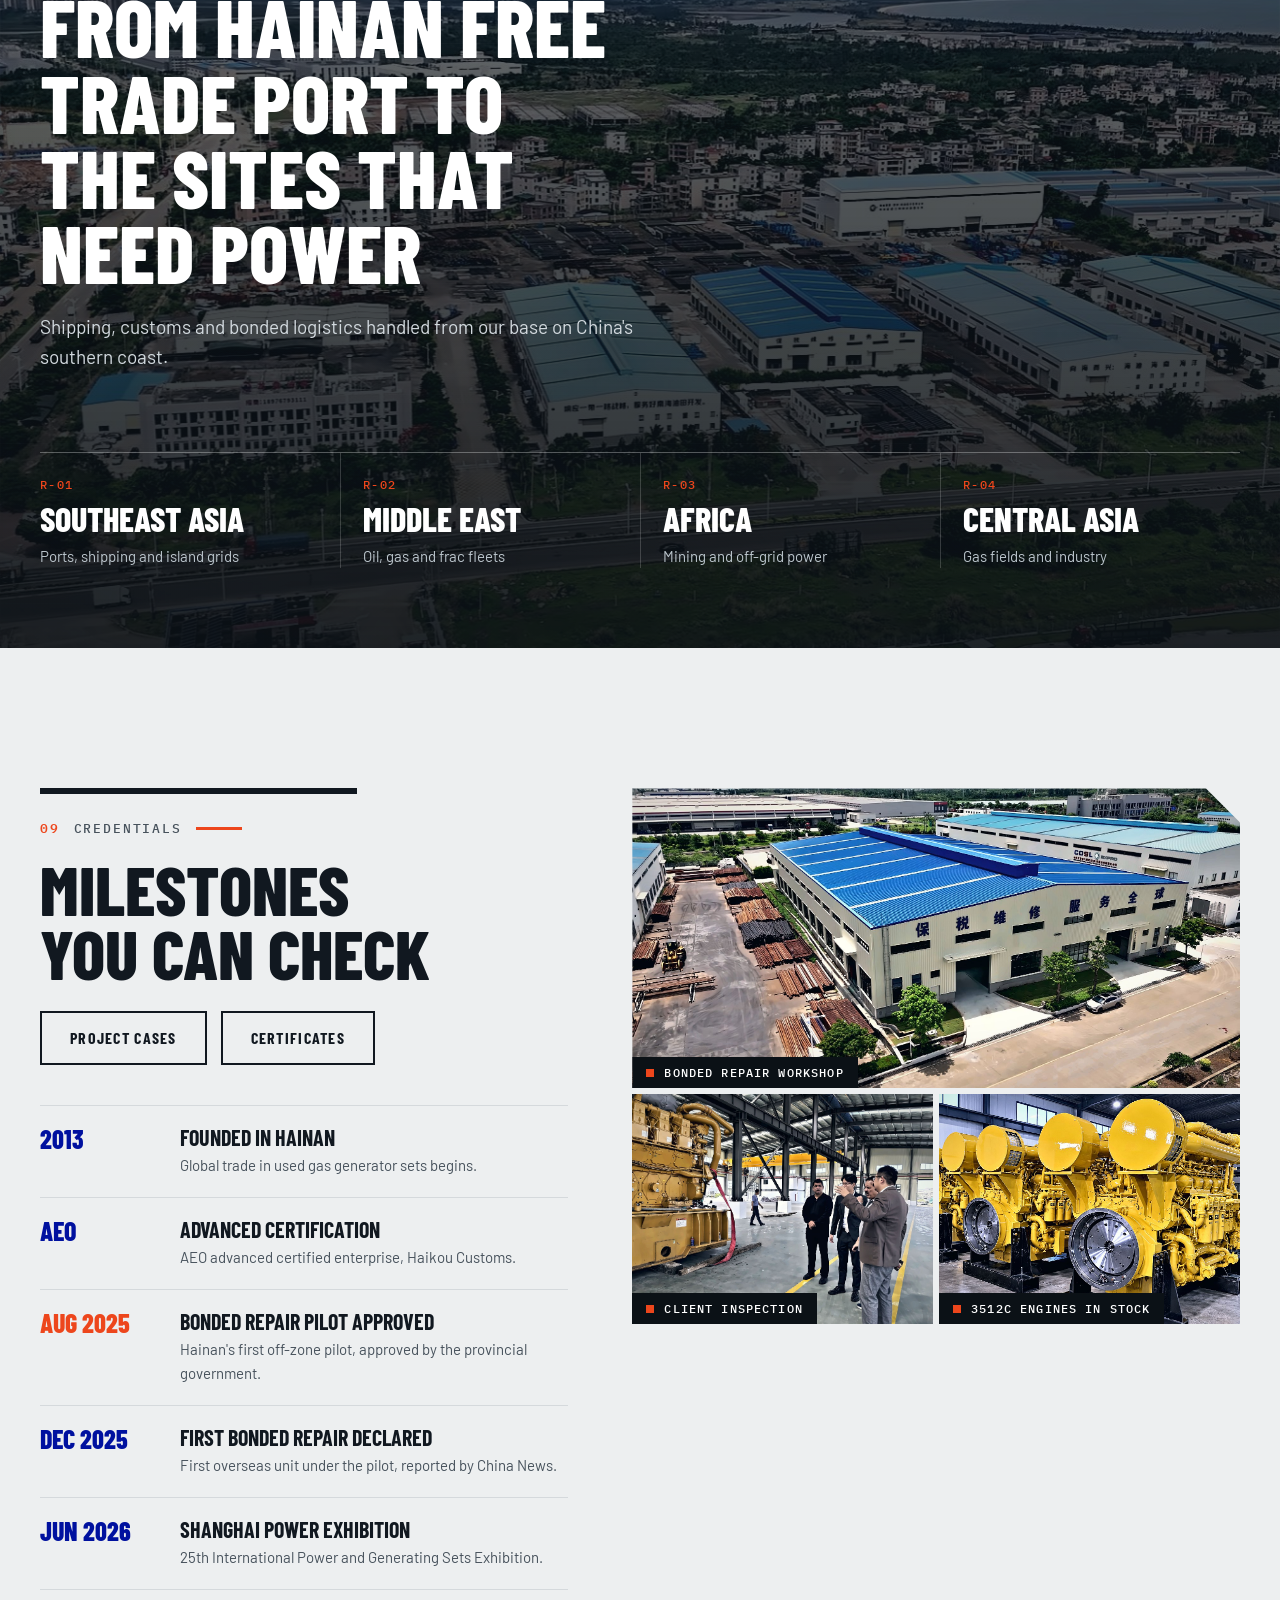
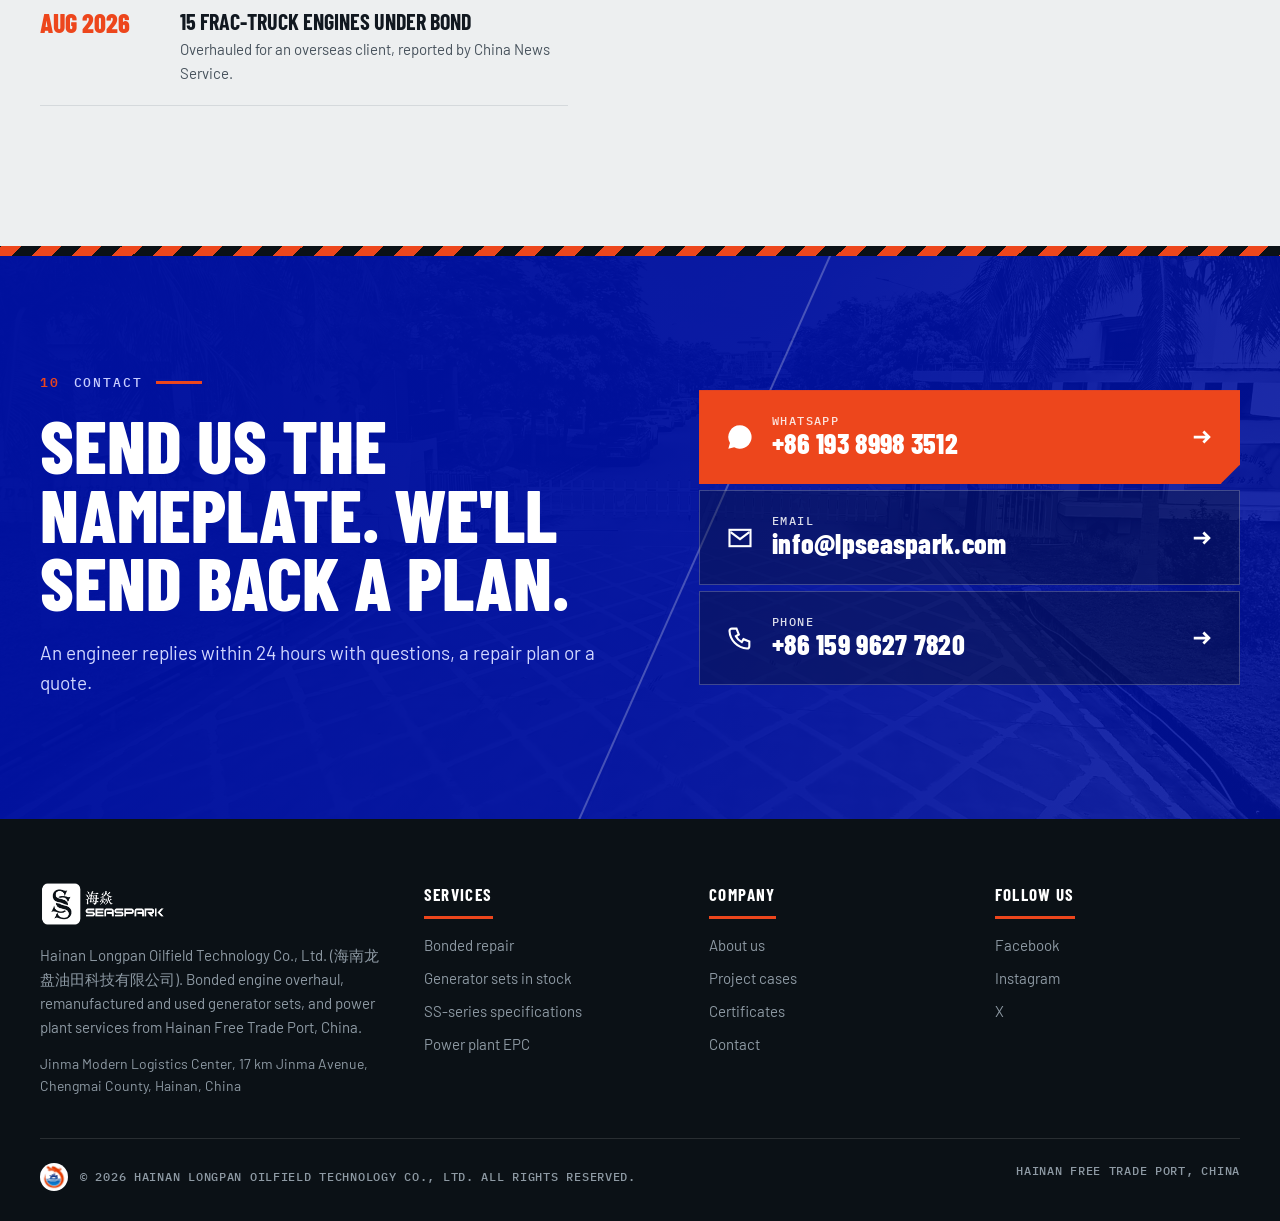
==== commit 3defe948: "Homepage remanufactured unit cards: client photos Co-Authored-By: Claude Opus 5.5 <noreply@anthropic" ====
--- a/index.html
+++ b/index.html
@@ -137,16 +137,16 @@
     <p class="lead">Cummins-powered sets rebuilt in Hainan and tested at 50, 70, 100 and 110% load before they leave our test bench. Warranty: 1 year or 1,000 hours.</p>
   </div>
   <div class="unit-grid" data-rv="2">
-    <article class="unit"><div class="unit-img"><img src="images/unit-qsk60.jpg" alt="SS-QSK60-G8 remanufactured engine"><span>Remanufactured</span></div>
+    <article class="unit"><div class="unit-img"><img src="images/unit-qsk60.jpg" alt="Remanufactured Cummins QSK60-G8 generator set in our Hainan stock"><span>Remanufactured</span></div>
       <div class="unit-body"><small>Cummins QSK60</small><h3>SS-QSK60-G8</h3><div class="unit-pw"><b>1,800</b><span>kW</span></div>
       <div class="unit-spec"><span>Voltage<b>400 V</b></span><span>Load test<b>50–110%</b></span></div><a class="link" href="inventory.html#cum-qsk60-g8-1800-reman"><span>Photos and video</span> <svg viewBox="0 0 16 16" fill="none" stroke="currentColor" stroke-width="2"><path d="M2 8h11M9 4l4 4-4 4"/></svg></a></div></article>
-    <article class="unit"><div class="unit-img"><img src="images/unit-qsk50.jpg" alt="SS-QSK50-G4 remanufactured engine"><span>Remanufactured</span></div>
+    <article class="unit"><div class="unit-img"><img src="images/unit-qsk50.jpg" alt="Remanufactured Cummins QSK50-G4 engine in our Hainan stock"><span>Remanufactured</span></div>
       <div class="unit-body"><small>Cummins QSK50</small><h3>SS-QSK50-G4</h3><div class="unit-pw"><b>1,370</b><span>kW</span></div>
       <div class="unit-spec"><span>Voltage<b>400 V</b></span><span>Load test<b>50–110%</b></span></div><a class="link" href="inventory.html#cum-qsk50-g4-1370-reman"><span>Photos and video</span> <svg viewBox="0 0 16 16" fill="none" stroke="currentColor" stroke-width="2"><path d="M2 8h11M9 4l4 4-4 4"/></svg></a></div></article>
-    <article class="unit"><div class="unit-img"><img src="images/unit-kta50.jpg" alt="SS-KTA50-G8 remanufactured generator set"><span>Remanufactured</span></div>
+    <article class="unit"><div class="unit-img"><img src="images/unit-kta50.jpg" alt="Remanufactured Cummins KTA50-G8 generator set in our Hainan stock"><span>Remanufactured</span></div>
       <div class="unit-body"><small>Cummins KTA50</small><h3>SS-KTA50-G8</h3><div class="unit-pw"><b>1,200</b><span>kW</span></div>
       <div class="unit-spec"><span>Voltage<b>400 V</b></span><span>Load test<b>50–110%</b></span></div><a class="link" href="inventory.html#cum-kta50-g8-1200-reman"><span>Photos and video</span> <svg viewBox="0 0 16 16" fill="none" stroke="currentColor" stroke-width="2"><path d="M2 8h11M9 4l4 4-4 4"/></svg></a></div></article>
-    <article class="unit"><div class="unit-img"><img src="images/unit-nta855.jpg" alt="SS-NTA855-G2A remanufactured generator set"><span>Remanufactured</span></div>
+    <article class="unit"><div class="unit-img"><img src="images/unit-nta855.jpg" alt="Remanufactured Cummins NTA855-G2A generator set in our Hainan stock"><span>Remanufactured</span></div>
       <div class="unit-body"><small>Cummins NTA855</small><h3>SS-NTA855-G2A</h3><div class="unit-pw"><b>280</b><span>kW</span></div>
       <div class="unit-spec"><span>Voltage<b>400 V</b></span><span>Load test<b>50–110%</b></span></div><a class="link" href="inventory.html#cum-nta855-g2a-280-reman"><span>Photos and video</span> <svg viewBox="0 0 16 16" fill="none" stroke="currentColor" stroke-width="2"><path d="M2 8h11M9 4l4 4-4 4"/></svg></a></div></article>
   </div>
--- a/css/site.css
+++ b/css/site.css
@@ -650,3 +650,4 @@
 }
 
 .band > video{position:absolute;inset:0;width:100%;height:100%;object-fit:cover;z-index:-2;filter:saturate(.8)}
+.badge.asis{background:#5A6570}
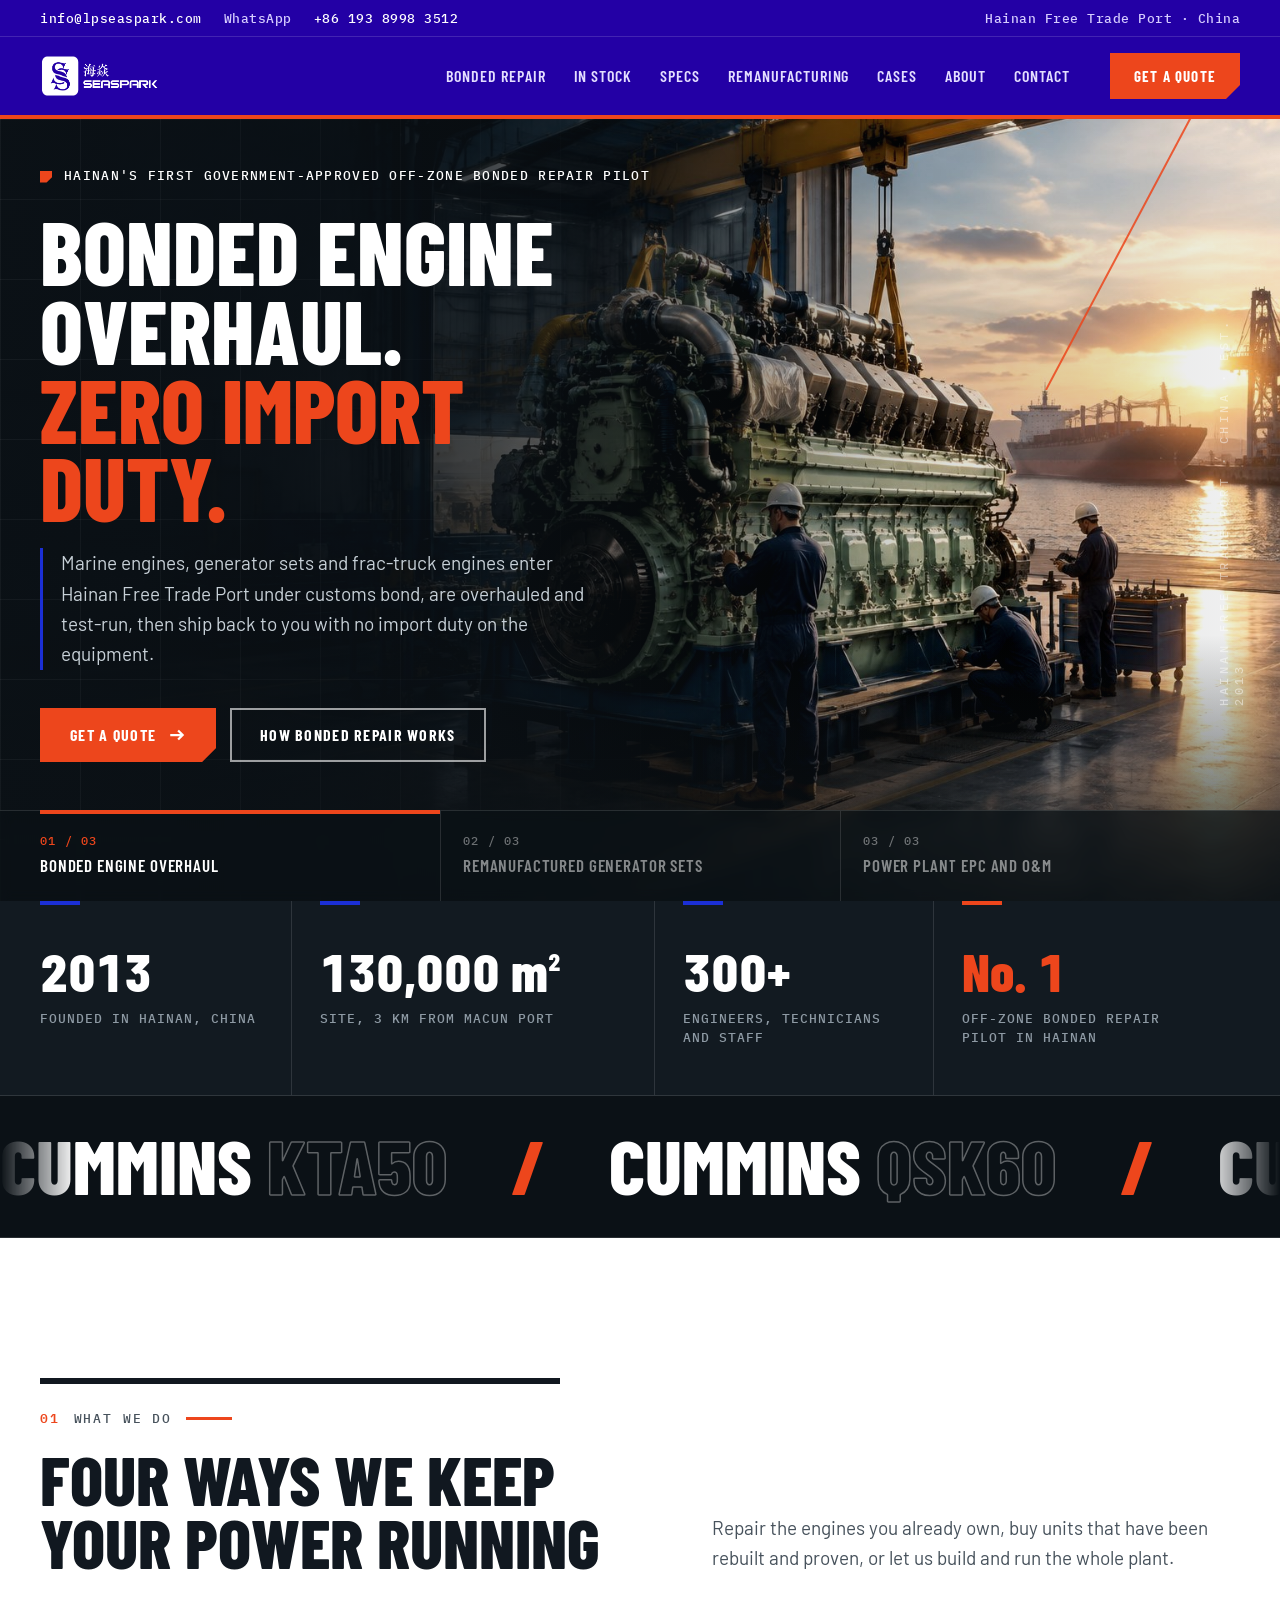
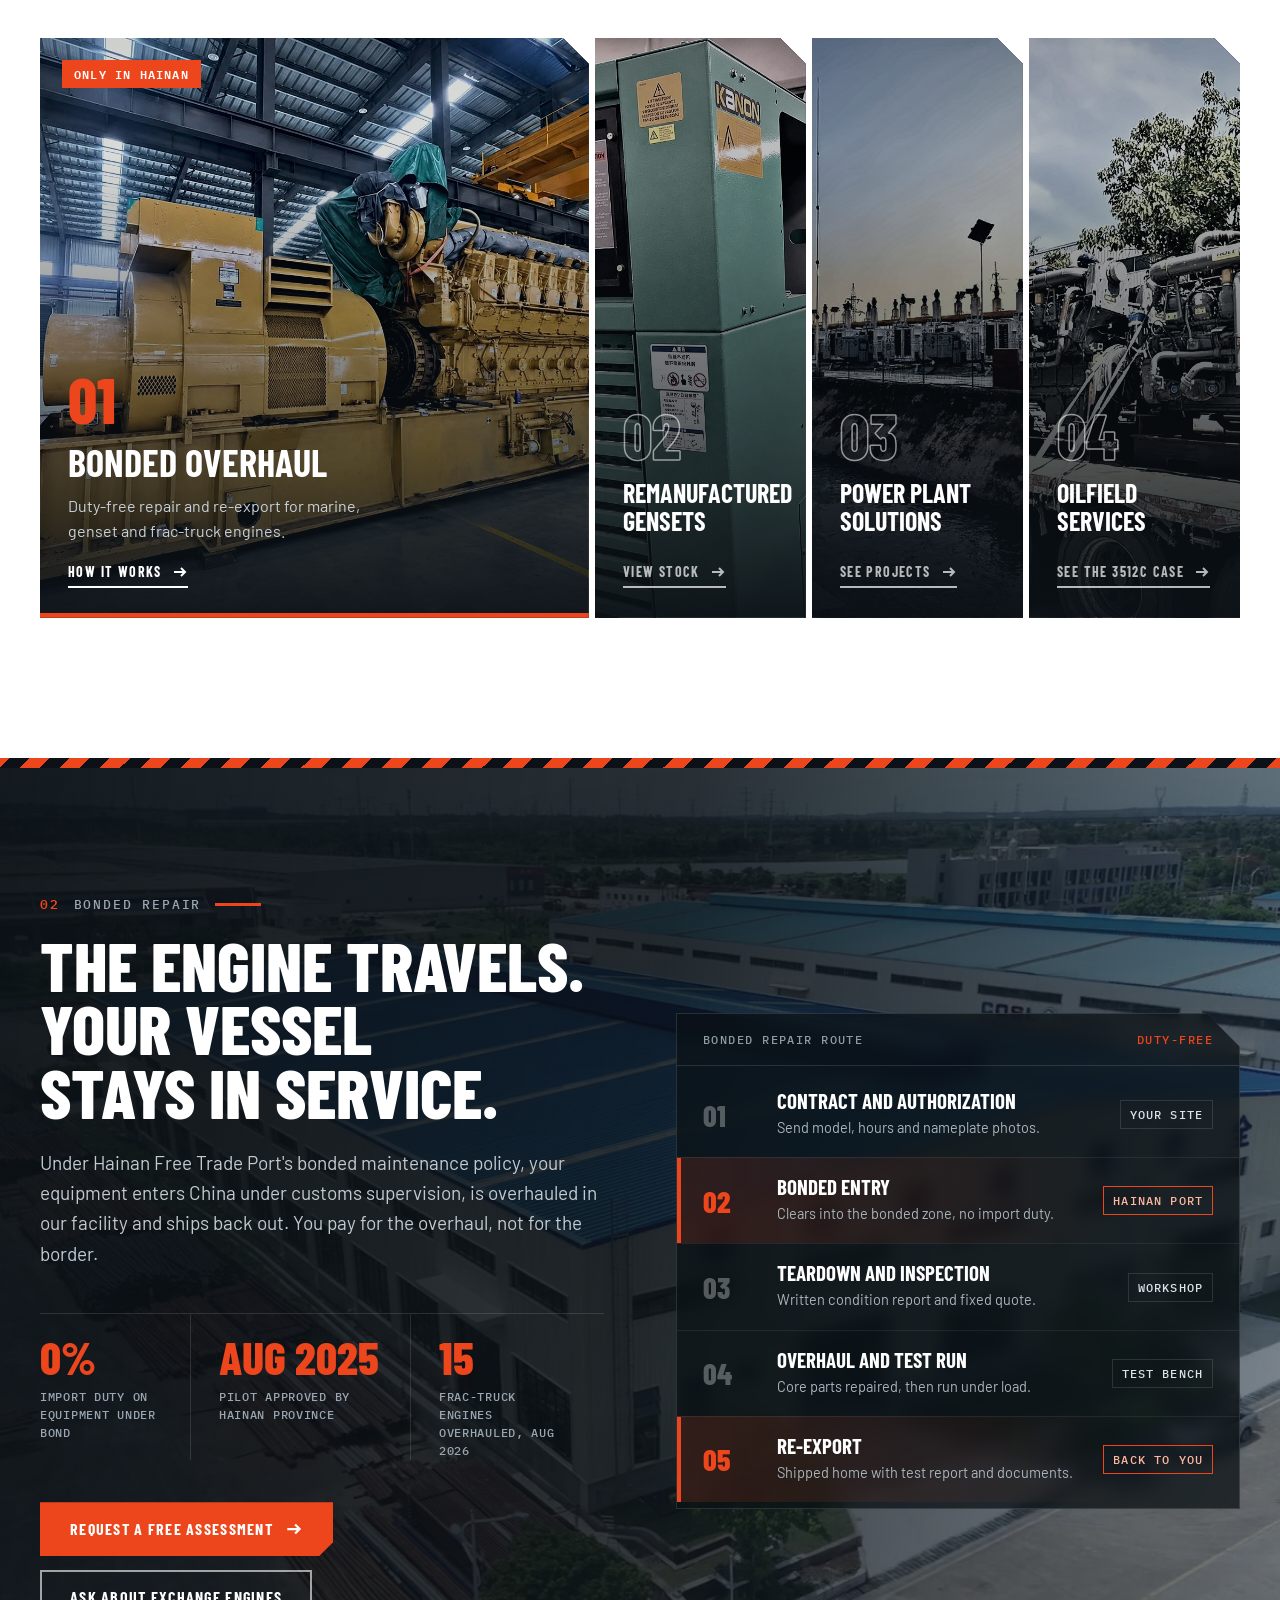
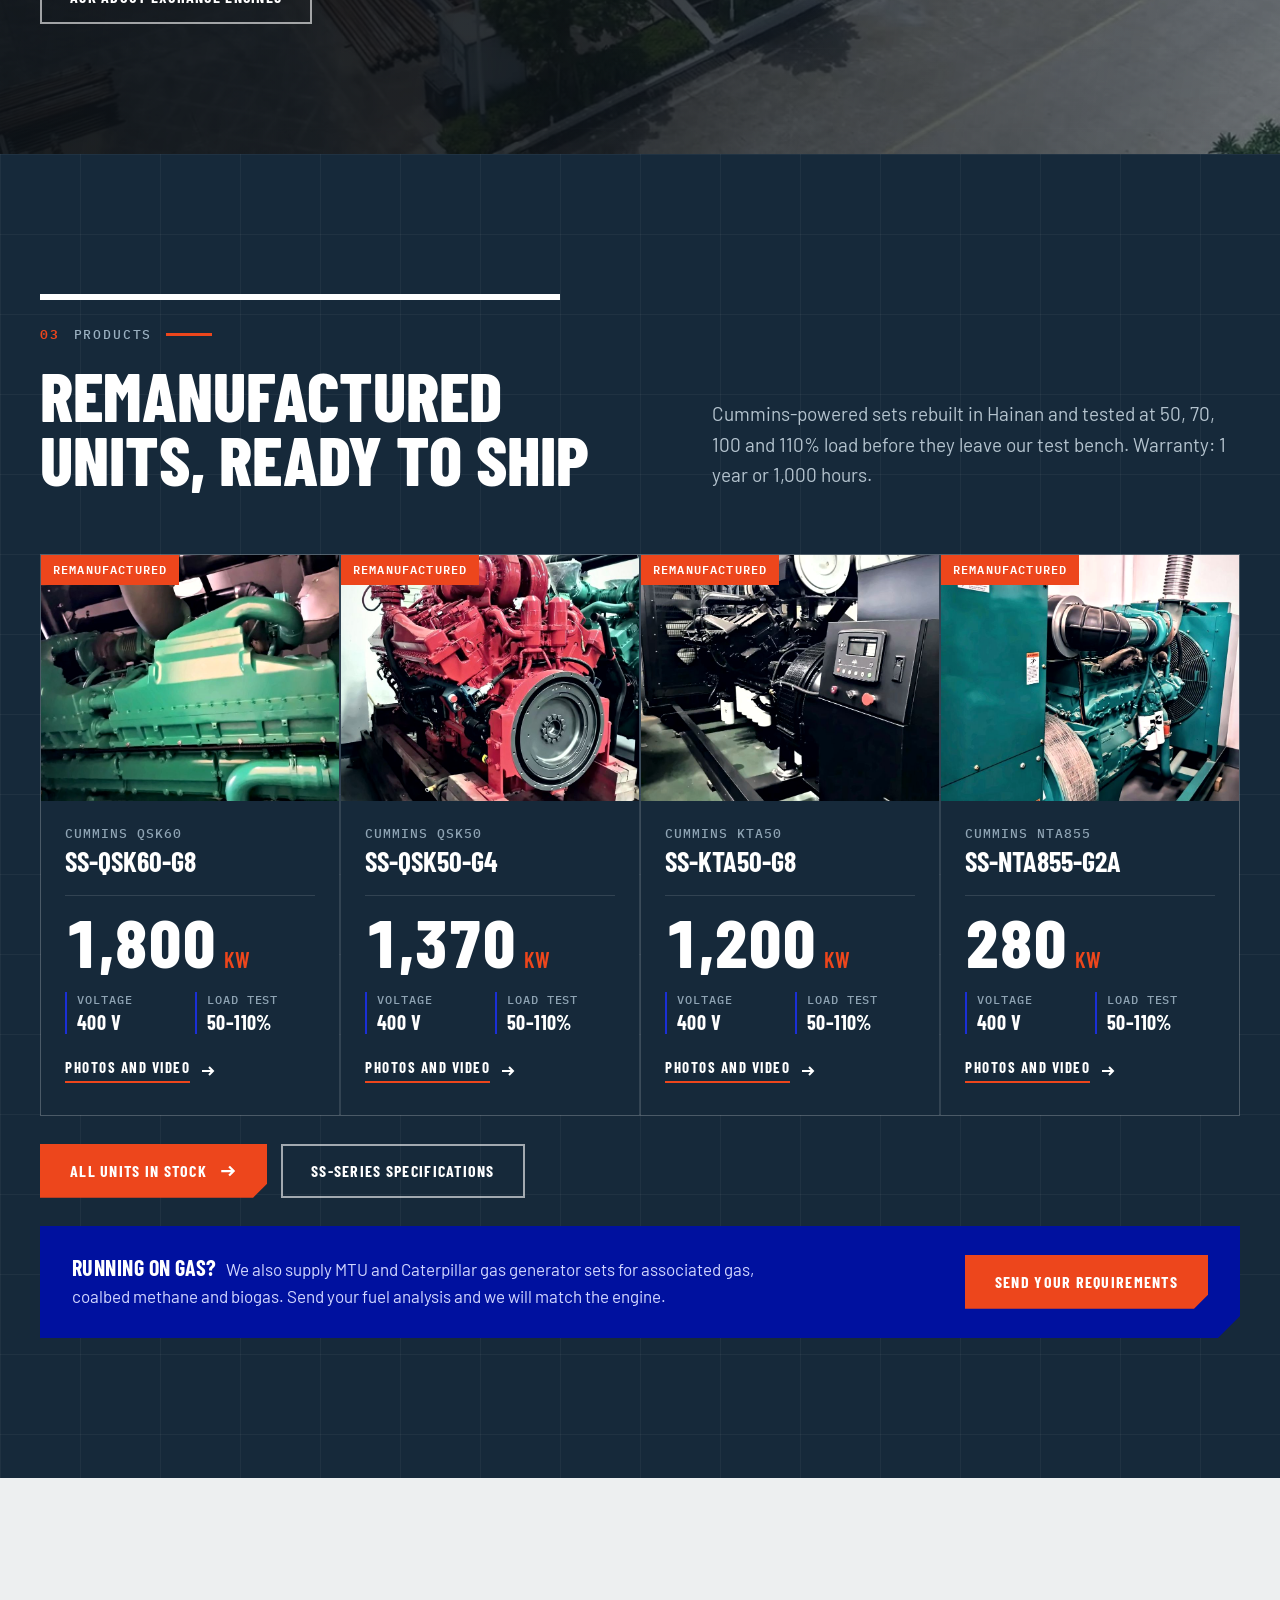
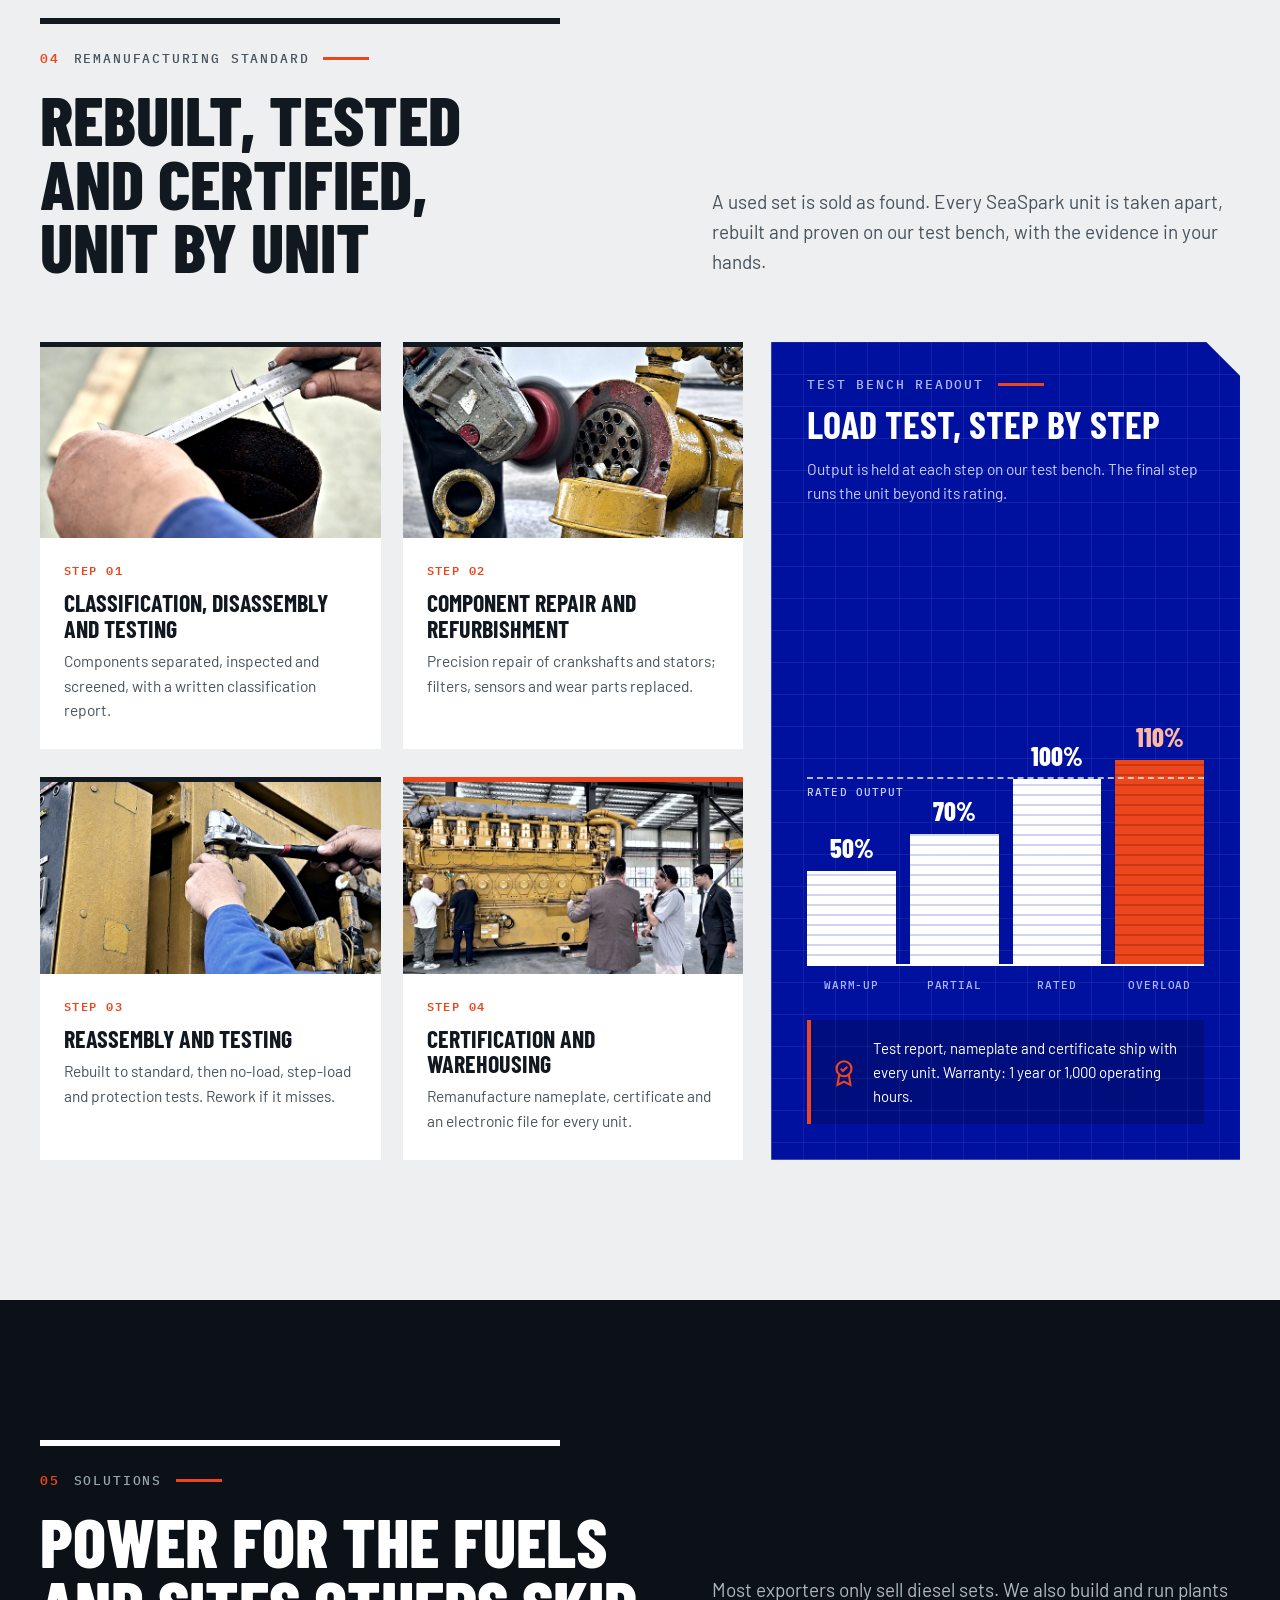
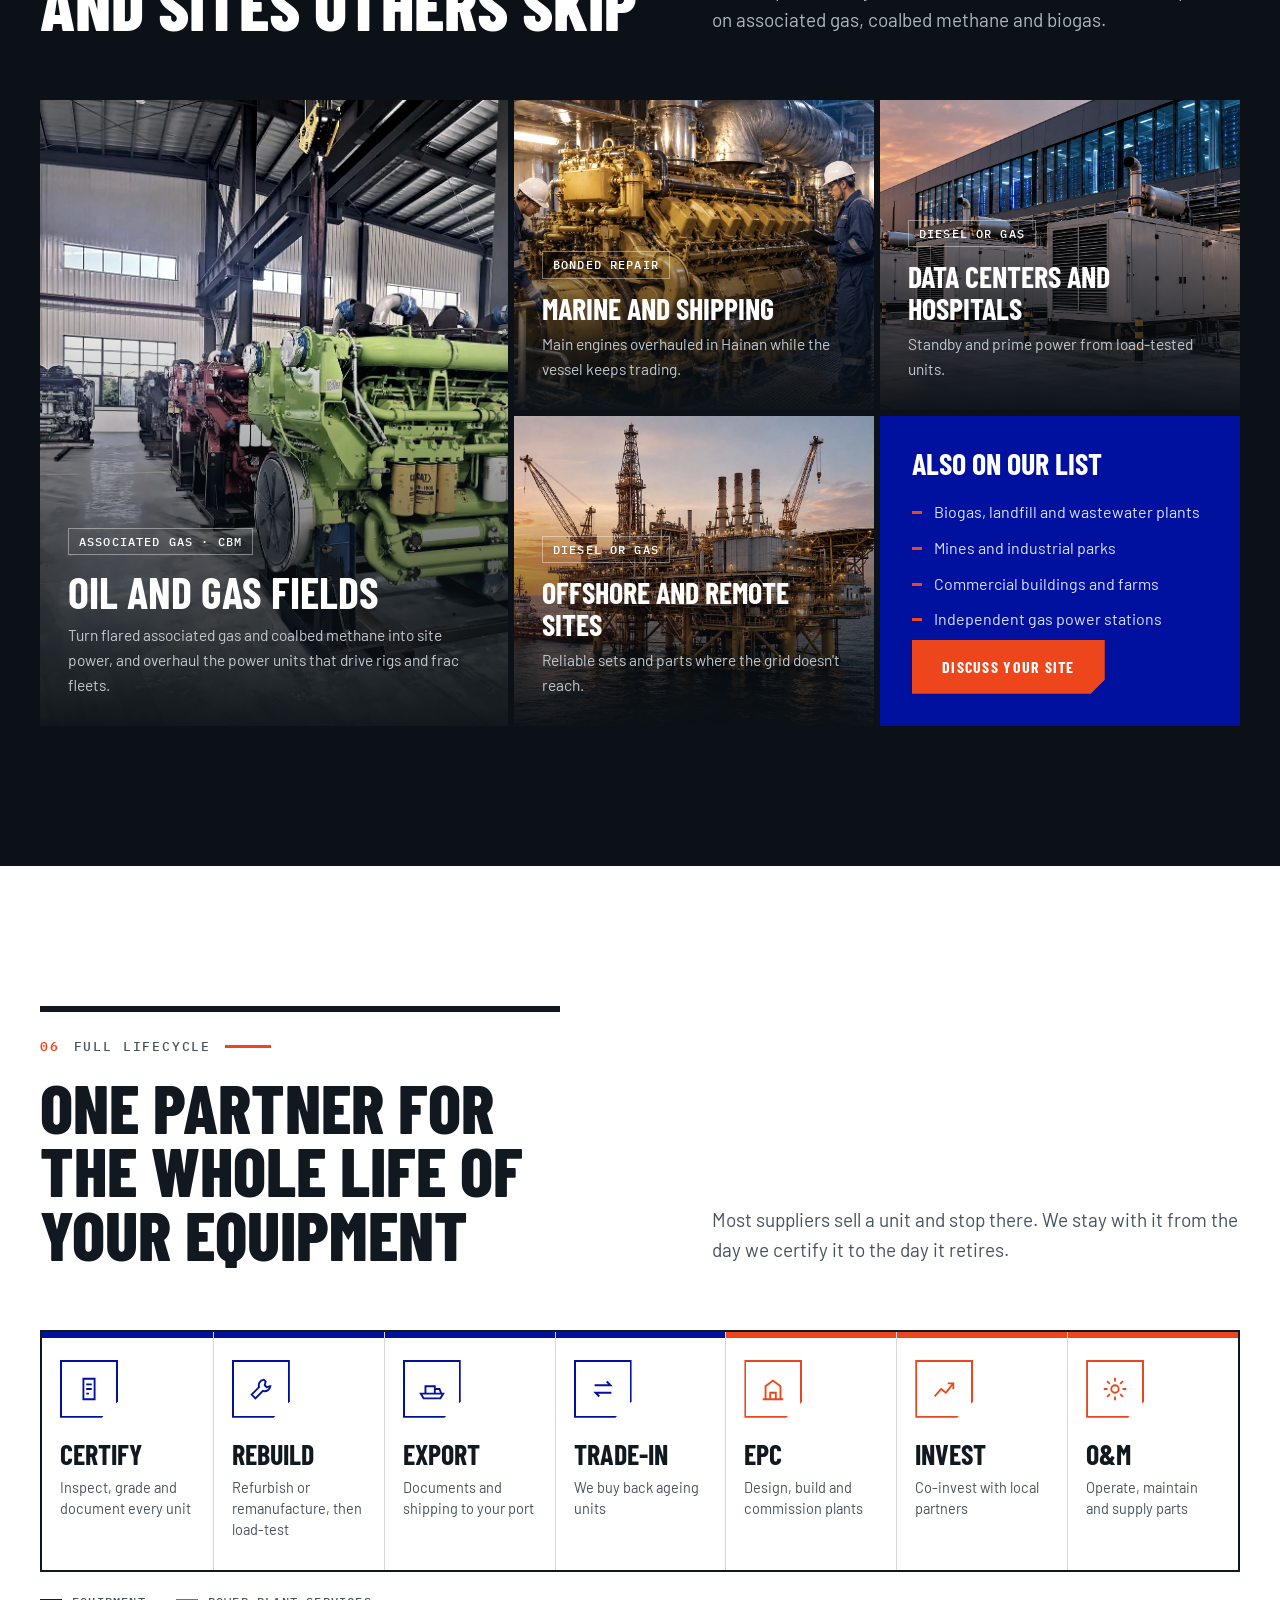
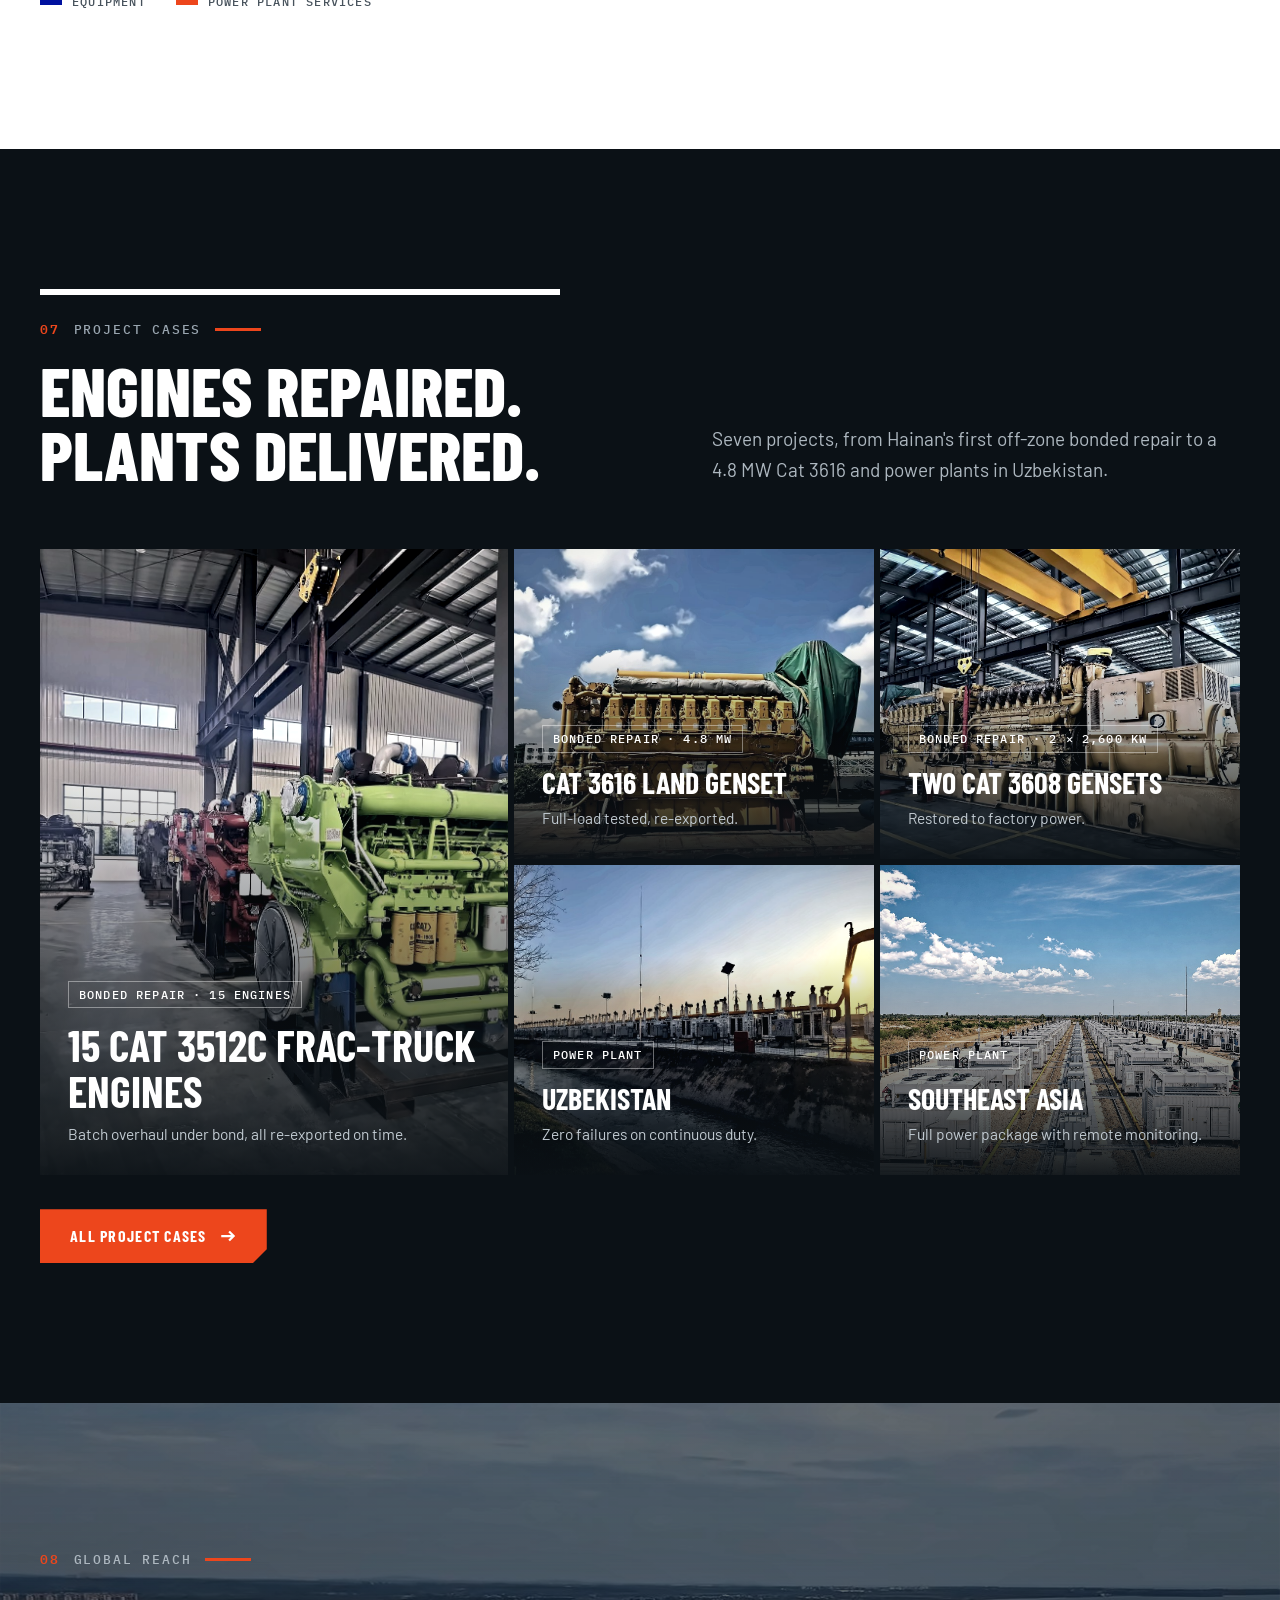
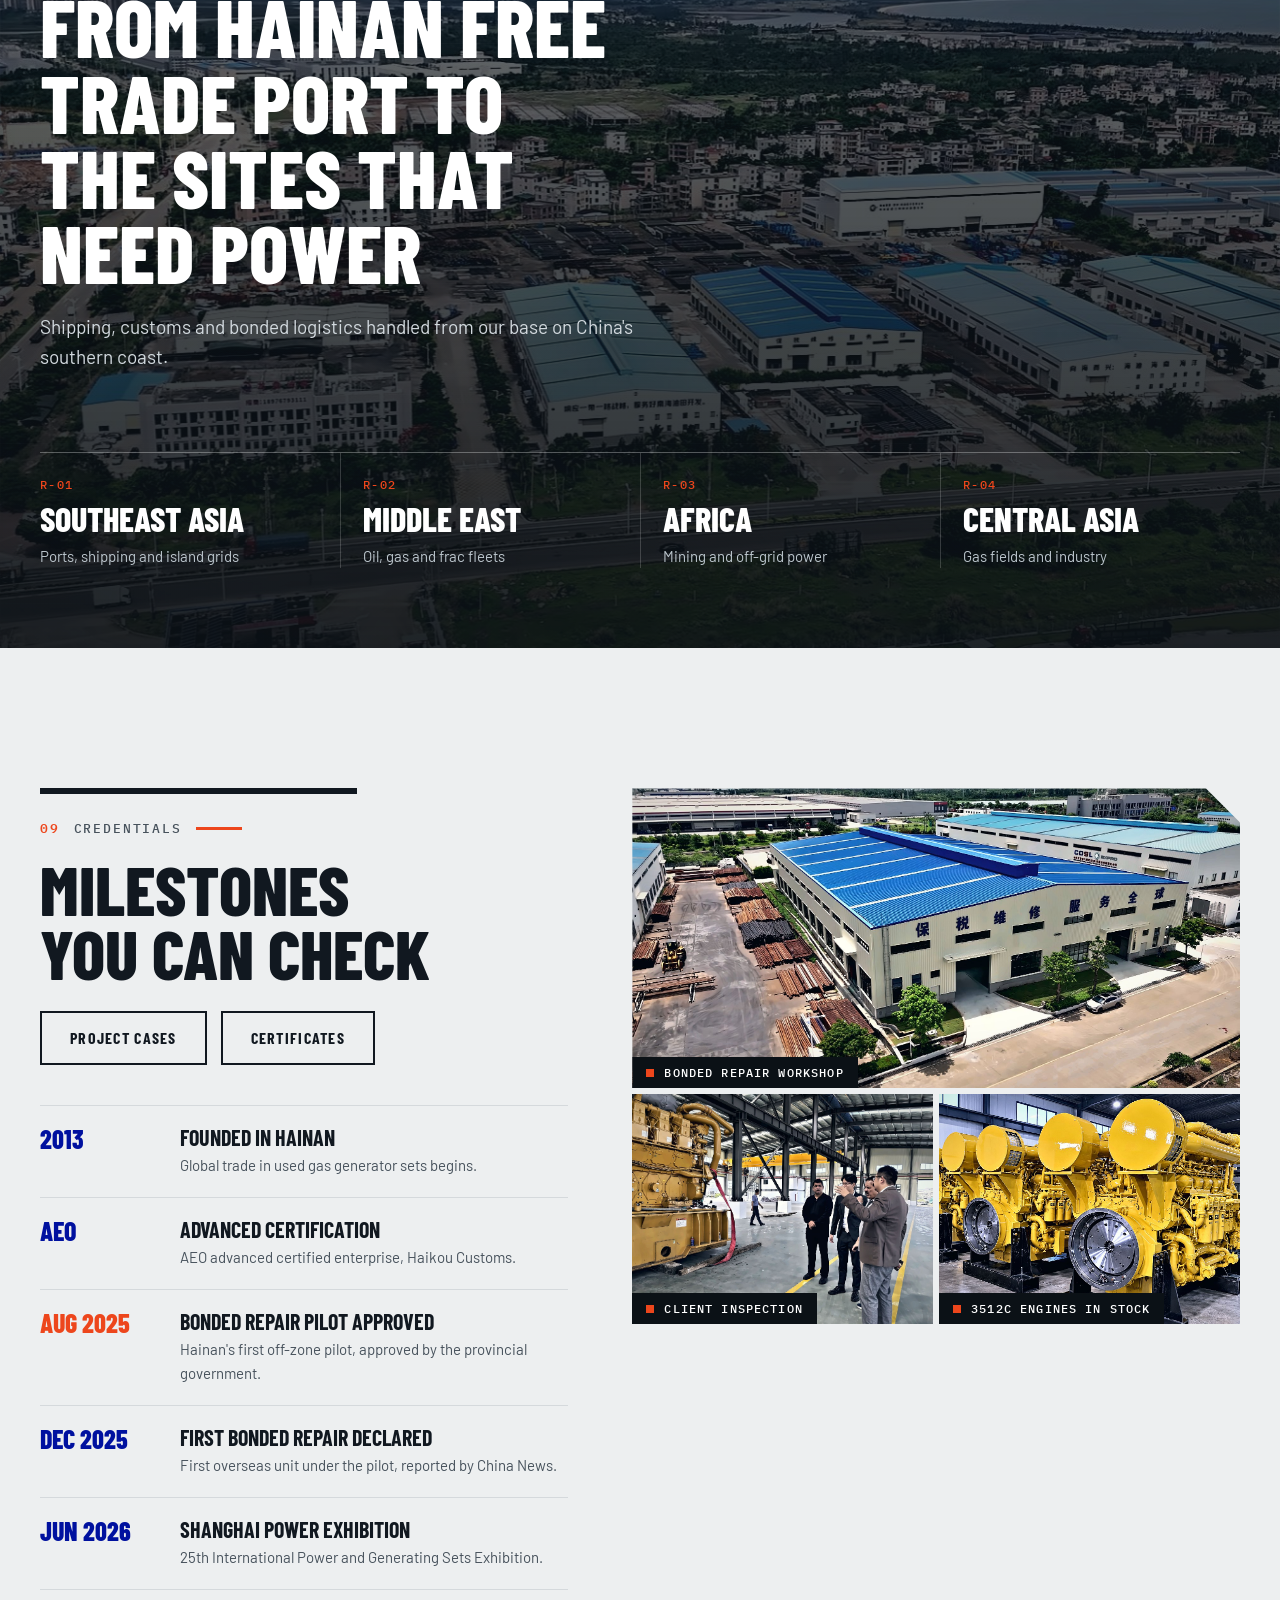
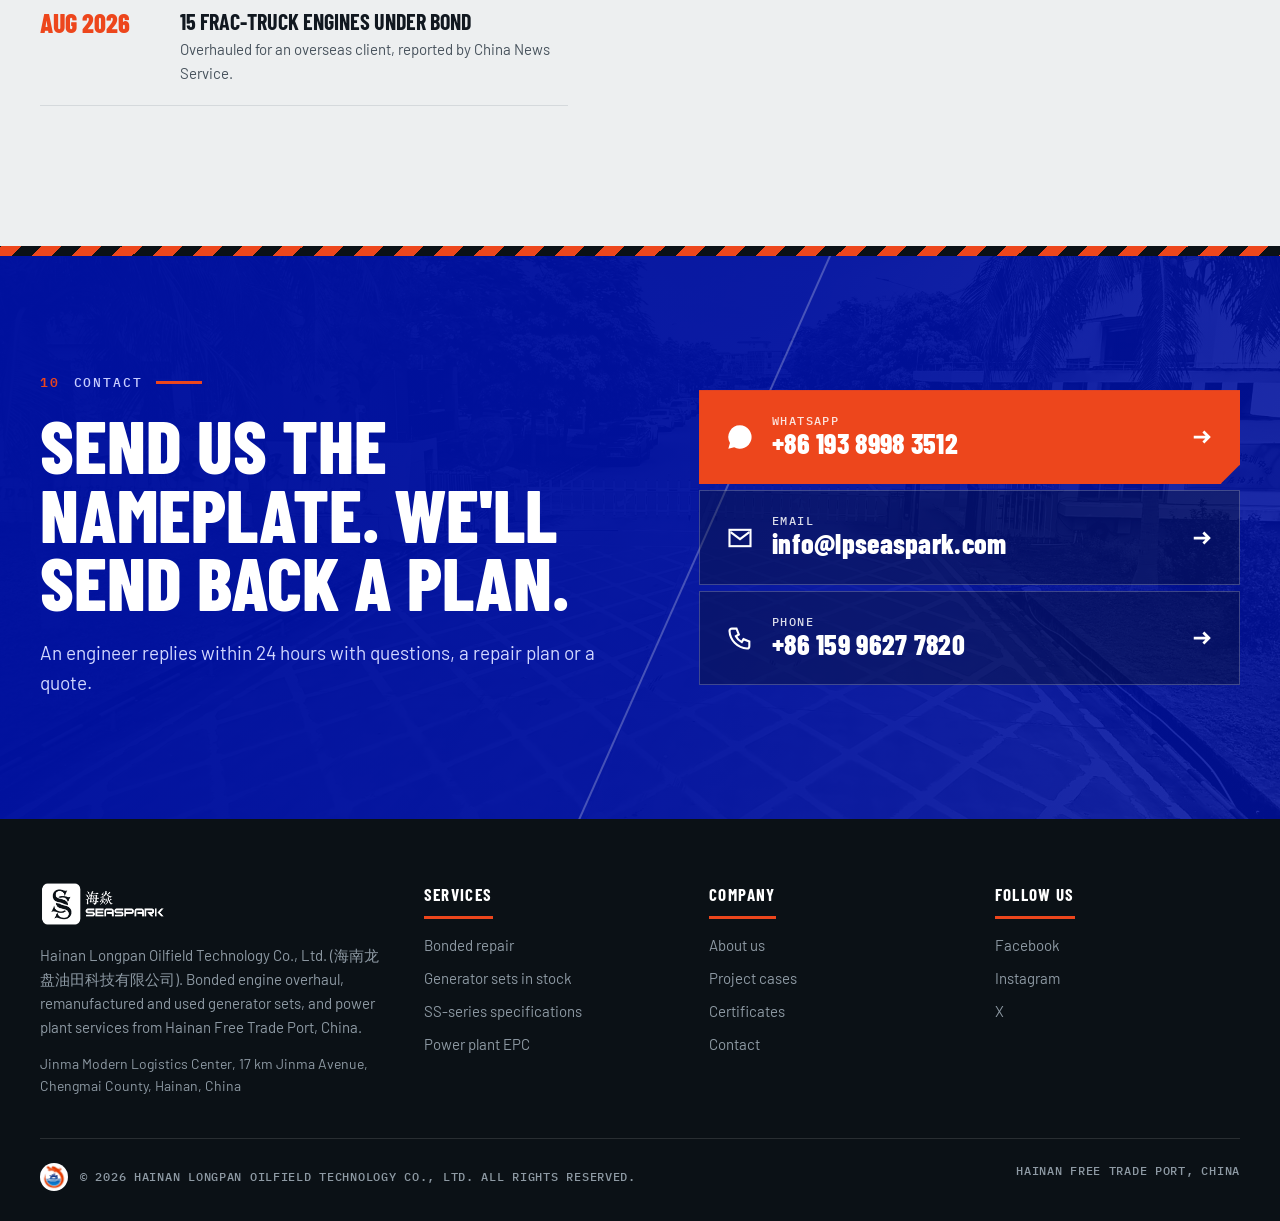
==== commit 521f5e20: "New homepage intro: laser line, brand reveal, blast-door split; once per session Co-Authored-By: Cla" ====
--- a/index.html
+++ b/index.html
@@ -14,16 +14,11 @@
 <body>
 
 <div class="intro" id="intro" aria-hidden="true" hidden>
-  <div class="door t"><div class="ph"><img src="images/intro.jpg" alt=""></div></div><div class="door b"><div class="ph"><img src="images/intro.jpg" alt=""></div></div><div class="sweep"></div><div class="seam"></div>
-  <div class="core">
-    <img src="images/logo-white.png" alt="">
-    <div class="row"><span>Load test</span><b id="introPct">0%</b></div>
-    <div class="meter"><i id="introBar"></i></div>
-    <div class="ticks"><span style="left:45.45%">50%</span><span style="left:63.6%">70%</span><span style="left:90.9%">100%</span><span style="left:100%">110%</span></div>
-    <p class="cap">Hainan Free Trade Port · Bonded overhaul · Remanufactured power</p>
-  </div>
+  <div class="door t"><div class="st"><img class="bgi" src="images/c-hero-3616.jpg" alt=""><div class="mk"><img src="images/logo-white.png" alt="" class="lg"><b>SEASPARK</b><span>Bonded overhaul <i></i> Remanufactured power <i></i> Since 2013</span></div></div></div><div class="door b"><div class="st"><img class="bgi" src="images/c-hero-3616.jpg" alt=""><div class="mk"><img src="images/logo-white.png" alt="" class="lg"><b>SEASPARK</b><span>Bonded overhaul <i></i> Remanufactured power <i></i> Since 2013</span></div></div></div>
+  <div class="ln"></div>
   <canvas id="introFx"></canvas>
-  <button class="skip" id="introSkip" type="button">Skip intro</button>
+  <div class="hud"><span class="tl">LP SeaSpark<br>Hainan Free Trade Port</span><span class="tr">19°54′N · 110°01′E<br>Bonded maintenance zone</span><span class="bl" id="introPct">000</span><span class="br">Initialising</span><i class="prog" id="introBar"></i></div>
+  <button class="skip" id="introSkip" type="button">Skip</button>
 </div>
 
 <div class="topbar"><div class="wrap">
@@ -339,46 +334,50 @@
       const k = (r.top + r.height/2 - h/2) / (h + r.height); img.style.transform = `translateY(${(k*-16).toFixed(2)}%)`; }); };
   addEventListener('scroll', () => { if (!ticking) { ticking = true; requestAnimationFrame(run); } }, {passive:true}); run();
 })();
-/* intro: plays on every page load; click, Esc or Skip ends it */
+/* intro: laser line, brand opens from it, blast-door split. Once per session; click, Esc or Skip ends it */
 (() => {
   const el = document.getElementById('intro');
   const reduce = matchMedia('(prefers-reduced-motion: reduce)').matches;
-  let fromSite = false; try { fromSite = !!document.referrer && new URL(document.referrer).origin === location.origin; } catch (e) {}
-  if (reduce || location.hash || fromSite) return;
+  let fromSite = false, seen = false;
+  try { fromSite = !!document.referrer && new URL(document.referrer).origin === location.origin; } catch (e) {}
+  try { seen = sessionStorage.getItem('lpIntro') === '1'; } catch (e) {}
+  if (reduce || location.hash || fromSite || seen) return;
+  try { sessionStorage.setItem('lpIntro', '1'); } catch (e) {}
   const root = document.documentElement; root.classList.add('has-intro');
   el.hidden = false; document.body.style.overflow = 'hidden';
-  const pct = document.getElementById('introPct'), bar = document.getElementById('introBar'), ticks = [...el.querySelectorAll('.ticks span')];
+  requestAnimationFrame(() => el.classList.add('run'));
+  const pct = document.getElementById('introPct');
   const cv = document.getElementById('introFx'), ctx = cv.getContext('2d');
-  const dpr = Math.min(devicePixelRatio || 1, 2); cv.width = innerWidth * dpr; cv.height = innerHeight * dpr; ctx.scale(dpr, dpr);
-  let parts = [], done = false, raf;
-  const burst = (x, y, n) => { for (let i = 0; i < n; i++) { const a = Math.random() * Math.PI * 2, v = 2 + Math.random() * 7; parts.push({x, y, vx: Math.cos(a) * v, vy: Math.sin(a) * v - 2, life: 0, max: 40 + Math.random() * 40, r: 1 + Math.random() * 2}); } };
-  const fx = () => {
-    ctx.clearRect(0, 0, innerWidth, innerHeight);
-    ctx.shadowColor = 'rgba(255,110,60,.9)'; ctx.shadowBlur = 10;
-    parts = parts.filter(p => p.life < p.max);
-    for (const p of parts) { p.x += p.vx; p.y += p.vy; p.vy += .12; p.vx *= .985; p.life++;
-      const a = 1 - p.life / p.max; ctx.beginPath(); ctx.arc(p.x, p.y, p.r, 0, 6.283); ctx.fillStyle = `rgba(255,${110 + 110 * a | 0},${60 + 60 * a | 0},${a})`; ctx.fill(); }
-    if (parts.length || !done) raf = requestAnimationFrame(fx);
+  const W = innerWidth, H = innerHeight, dpr = Math.min(devicePixelRatio || 1, 2);
+  cv.width = W * dpr; cv.height = H * dpr; ctx.scale(dpr, dpr);
+  const embers = Array.from({length: W < 700 ? 26 : 54}, () => ({x: Math.random() * W, y: H * (.45 + Math.random() * .7), v: .25 + Math.random() * .8, r: .6 + Math.random() * 1.6, w: Math.random() * 6.28, a: .25 + Math.random() * .6}));
+  let done = false, t0 = performance.now();
+  const fx = now => {
+    const t = (now - t0) / 1000;
+    ctx.clearRect(0, 0, W, H);
+    const fade = Math.min(1, Math.max(0, (t - .6) / .8));
+    for (const e of embers) {
+      e.y -= e.v; e.w += .03; const x = e.x + Math.sin(e.w) * 8;
+      if (e.y < -10) { e.y = H + 10; e.x = Math.random() * W; }
+      ctx.beginPath(); ctx.arc(x, e.y, e.r, 0, 6.283);
+      ctx.fillStyle = `rgba(255,${120 + (e.r * 40 | 0)},70,${e.a * fade})`; ctx.shadowColor = 'rgba(255,100,40,.9)'; ctx.shadowBlur = 8; ctx.fill();
+    }
+    if (!done || t < 6) requestAnimationFrame(fx);
   };
-  fx();
+  requestAnimationFrame(fx);
+  const DUR = 2300;
+  const count = now => { if (done) return; const k = Math.min(1, (now - t0) / DUR); pct.textContent = String(Math.round(k * 100)).padStart(3, '0'); if (k < 1) requestAnimationFrame(count); };
+  requestAnimationFrame(count);
   const finish = () => {
     if (done) return; done = true;
     el.classList.add('go');
-    setTimeout(() => { el.classList.add('open'); root.classList.add('intro-done'); }, 380);
-    setTimeout(() => { el.remove(); document.body.style.overflow = ''; root.classList.remove('has-intro'); }, 1500);
+    setTimeout(() => { el.classList.add('open'); root.classList.add('intro-done'); }, 260);
+    setTimeout(() => { el.remove(); document.body.style.overflow = ''; root.classList.remove('has-intro'); }, 1700);
   };
-  const DUR = 1700, t0 = performance.now(), stops = [50, 70, 100, 110];
-  const step = now => {
-    if (done) return;
-    const k = Math.min(1, (now - t0) / DUR), e = k < .5 ? 2 * k * k : 1 - Math.pow(-2 * k + 2, 2) / 2, v = Math.round(e * 110);
-    pct.textContent = v + '%'; pct.classList.toggle('hot', v > 100); bar.style.width = (e * 100) + '%';
-    ticks.forEach((t, i) => { if (v >= stops[i] && !t.classList.contains('on')) { t.classList.add('on'); const r = bar.getBoundingClientRect(); burst(r.right, r.top + 3, i === 3 ? 70 : 14); } });
-    if (k < 1) requestAnimationFrame(step); else setTimeout(finish, 260);
-  };
-  requestAnimationFrame(step);
-  document.getElementById('introSkip').addEventListener('click', finish);
-  el.addEventListener('click', e => { if (e.target.id !== 'introSkip') finish(); });
-  addEventListener('keydown', e => { if (e.key === 'Escape') finish(); }, {once: true});
+  const auto = setTimeout(finish, 2900);
+  document.getElementById('introSkip').addEventListener('click', e => { e.stopPropagation(); clearTimeout(auto); finish(); });
+  el.addEventListener('click', () => { clearTimeout(auto); finish(); });
+  addEventListener('keydown', e => { if (e.key === 'Escape') { clearTimeout(auto); finish(); } }, {once: true});
 })();
 </script>
 </body>
--- a/css/site.css
+++ b/css/site.css
@@ -383,45 +383,58 @@
   .ways b{font-size:22px}
 }
 
-/* intro: test-bench ignition, then bay doors open onto the hero */
-.intro{position:fixed;inset:0;z-index:100;pointer-events:auto}
-.intro .door{position:absolute;left:0;right:0;height:50.5%;background:var(--night);overflow:hidden;transition:transform 1s cubic-bezier(.76,0,.24,1)}
-.intro .door .ph{position:absolute;left:0;right:0;height:100vh;height:100lvh;display:flex;justify-content:center;background:radial-gradient(50% 40% at 50% 66%,rgba(237,70,28,.12),transparent 70%),var(--night)}
-.intro .door.t .ph{top:0}.intro .door.b .ph{bottom:0}
-.intro .door .ph img{position:absolute;left:50%;translate:-50% 0;width:min(62vw,1000px);height:auto;max-width:none;top:calc(100vh * .67 - min(62vw,1000px) * .945);-webkit-mask-image:radial-gradient(ellipse 50% 46% at 50% 63%,#000 58%,transparent 100%);mask-image:radial-gradient(ellipse 50% 46% at 50% 63%,#000 58%,transparent 100%);transform:scale(1.1);transform-origin:50% 63%;animation:introZoom 3.2s cubic-bezier(.2,.7,.2,1) forwards}
-.intro .door .ph::after{content:"";position:absolute;inset:0;background:radial-gradient(70% 55% at 50% 64%,rgba(11,17,22,0),rgba(11,17,22,.78) 100%),linear-gradient(180deg,rgba(11,17,22,.6) 0%,rgba(11,17,22,0) 45%,rgba(11,17,22,.35) 100%)}
-@keyframes introZoom{to{transform:scale(1)}}
-@media (max-aspect-ratio:3/4){.intro .door .ph img{position:static;translate:none;top:auto;width:100%;height:100%;object-fit:cover;-webkit-mask-image:none;mask-image:none}}
-.intro .door.b{bottom:0}
-.intro .door::after{content:"";position:absolute;inset:0;background-image:var(--grid);background-size:64px 64px}
-.intro .door.t{top:0;border-bottom:6px solid transparent;border-image:var(--hazard) 6}
-.intro .sweep{position:absolute;top:0;bottom:0;width:30%;left:-30%;z-index:1;background:linear-gradient(90deg,transparent,rgba(255,150,110,.10),transparent);animation:sweep 2.2s .2s ease-in-out forwards}
-@keyframes sweep{to{left:100%}}
-.intro .cap{margin-top:26px;font:500 11.5px var(--f-mono);text-transform:uppercase;letter-spacing:.16em;color:#9AA6B0;opacity:0;animation:inUp .5s .5s ease forwards}
-.intro .seam{position:absolute;left:0;right:0;top:50%;height:3px;margin-top:-1px;background:linear-gradient(90deg,transparent,var(--orange) 20%,#FFD0BC 50%,var(--orange) 80%,transparent);transform:scaleX(0);opacity:0;z-index:2;box-shadow:0 0 24px 4px rgba(237,70,28,.7)}
-.intro .core{position:absolute;left:50%;top:23%;transform:translate(-50%,-50%);width:min(560px,86vw);text-align:center;z-index:3;color:#fff;transition:opacity .35s,transform .35s}
-.intro .core img{height:64px;width:auto;margin:0 auto 34px;opacity:0;transform:translateY(10px);animation:inUp .6s .1s ease forwards}
-.intro .row{display:flex;justify-content:space-between;align-items:baseline;font:500 12px var(--f-mono);text-transform:uppercase;letter-spacing:.14em;color:#9AA6B0;opacity:0;animation:inUp .5s .3s ease forwards}
-.intro .row b{font:800 54px/1 var(--f-head);color:#fff;font-variant-numeric:tabular-nums;letter-spacing:0}
-.intro .row b.hot{color:var(--orange)}
-.intro .meter{position:relative;height:10px;background:rgba(255,255,255,.08);margin-top:14px;opacity:0;animation:inUp .5s .3s ease forwards}
-.intro .meter i{position:absolute;left:0;top:0;bottom:0;width:0;background:linear-gradient(90deg,var(--blue-2),var(--orange));box-shadow:0 0 18px rgba(237,70,28,.6)}
-.intro .ticks{position:relative;height:22px;margin-top:8px;font:500 11px var(--f-mono);color:#66727C;opacity:0;animation:inUp .5s .3s ease forwards}
-.intro .ticks span{position:absolute;transform:translateX(-50%);transition:color .2s}
-.intro .ticks span:nth-child(3){transform:translateX(-80%)}.intro .ticks span:last-child{transform:translateX(-60%)}
-.intro .ticks span.on{color:#fff}
+/* intro: laser line -> brand opens from the line -> blast-door split */
+.intro{position:fixed;inset:0;z-index:100;background:#06080A;overflow:hidden;cursor:pointer}
+.intro .door{position:absolute;left:0;right:0;height:50%;overflow:hidden;transition:transform 1.25s cubic-bezier(.77,0,.18,1)}
+.intro .door.t{top:0}.intro .door.b{bottom:0}
+.intro .st{position:absolute;left:0;right:0;height:100vh;height:100lvh;background:#06080A}
+.intro .door.t .st{top:0}.intro .door.b .st{bottom:0}
+.intro .bgi{position:absolute;inset:0;width:100%;height:100%;object-fit:cover;filter:grayscale(.85) contrast(1.25) brightness(.55);opacity:0;transform:scale(1.18)}
+.intro .st::before{content:"";position:absolute;inset:0;z-index:1;background:radial-gradient(60% 50% at 50% 50%,rgba(6,8,10,.25),rgba(6,8,10,.92) 100%),linear-gradient(180deg,rgba(6,8,10,.7),rgba(6,8,10,.2) 45%,rgba(6,8,10,.2) 55%,rgba(6,8,10,.8));pointer-events:none}
+.intro .st::after{content:"";position:absolute;inset:0;z-index:1;background-image:var(--grid);background-size:80px 80px;opacity:.5;pointer-events:none}
+.intro .mk{position:absolute;left:0;right:0;top:50%;transform:translateY(-50%);z-index:2;text-align:center;color:#fff;clip-path:inset(50% 0 50% 0)}
+.intro .mk .lg{position:absolute;left:50%;bottom:100%;transform:translateX(-50%);margin:0 0 clamp(16px,2.4vw,30px)!important}
+.intro .mk span{position:absolute;left:0;right:0;top:100%}
+.intro .mk .lg{display:block;height:clamp(34px,4.2vw,54px);width:auto;margin:0 auto clamp(14px,2vw,26px);opacity:.95}
+.intro .mk b{display:block;font:800 clamp(72px,15vw,232px)/.82 var(--f-head);letter-spacing:.42em;margin-right:-.42em;text-transform:uppercase;
+  background:linear-gradient(100deg,#7D8790 0%,#E9EEF2 30%,#FFFFFF 42%,#9AA4AD 54%,#59626A 100%);background-size:240% 100%;background-position:100% 0;-webkit-background-clip:text;background-clip:text;color:transparent;filter:drop-shadow(0 10px 40px rgba(0,0,0,.6))}
+.intro .mk span{display:flex;justify-content:center;align-items:center;gap:14px;flex-wrap:wrap;margin-top:clamp(16px,2.2vw,30px);font:500 clamp(10px,1vw,12.5px) var(--f-mono);text-transform:uppercase;letter-spacing:.32em;color:#A9B3BB;opacity:0}
+.intro .mk span i{width:5px;height:5px;background:var(--orange);display:inline-block;transform:rotate(45deg)}
+.intro .ln{position:absolute;left:0;right:0;top:50%;height:2px;margin-top:-1px;z-index:3;background:linear-gradient(90deg,transparent 0%,var(--orange) 18%,#FFD9C8 50%,var(--orange) 82%,transparent 100%);box-shadow:0 0 18px 2px rgba(237,70,28,.75),0 0 60px 6px rgba(237,70,28,.25);transform:scaleX(0)}
 .intro canvas{position:absolute;inset:0;width:100%;height:100%;z-index:4;pointer-events:none}
-.intro .skip{position:absolute;right:max(20px,env(safe-area-inset-right,0px));bottom:max(20px,env(safe-area-inset-bottom,0px));z-index:5;background:none;border:1px solid rgba(255,255,255,.3);color:#C7D0D7;font:500 11.5px var(--f-mono);text-transform:uppercase;letter-spacing:.12em;padding:10px 14px;cursor:pointer}
+.intro .hud{position:absolute;inset:0;z-index:5;pointer-events:none;font:500 11px/1.7 var(--f-mono);text-transform:uppercase;letter-spacing:.18em;color:#6F7B85}
+.intro .hud span{position:absolute;opacity:0}
+.intro .hud .tl{left:var(--gut);top:max(28px,env(safe-area-inset-top,0px))}
+.intro .hud .tr{right:var(--gut);top:max(28px,env(safe-area-inset-top,0px));text-align:right}
+.intro .hud .bl{left:var(--gut);bottom:max(30px,env(safe-area-inset-bottom,0px));font:800 44px/1 var(--f-head);letter-spacing:.04em;color:#fff}
+.intro .hud .br{right:var(--gut);bottom:max(34px,env(safe-area-inset-bottom,0px));color:var(--orange)}
+.intro .hud .prog{position:absolute;left:0;bottom:0;height:3px;width:100%;background:var(--orange);transform:scaleX(0);transform-origin:0 50%;box-shadow:0 0 14px rgba(237,70,28,.8)}
+.intro .skip{position:absolute;right:var(--gut);bottom:max(72px,calc(env(safe-area-inset-bottom,0px) + 72px));z-index:6;background:none;border:1px solid rgba(255,255,255,.22);color:#9AA6B0;font:500 10.5px var(--f-mono);text-transform:uppercase;letter-spacing:.16em;padding:8px 12px;cursor:pointer;opacity:0;transition:opacity .4s .8s,color .2s,border-color .2s}
 .intro .skip:hover{color:#fff;border-color:#fff}
-.intro.go .core{opacity:0;transform:translate(-50%,-50%) scale(.96)}
-.intro.go .seam{animation:seam .45s ease forwards}
+/* timeline */
+.intro.run .ln{animation:lnDraw .75s .15s cubic-bezier(.7,0,.2,1) forwards}
+.intro.run .bgi{animation:bgIn 3.2s .45s cubic-bezier(.2,.6,.2,1) forwards}
+.intro.run .mk{animation:mkOpen .95s .8s cubic-bezier(.7,0,.2,1) forwards}
+.intro.run .mk b{animation:mkTrack 1.6s .8s cubic-bezier(.2,.7,.2,1) forwards,sheen 1.5s 1.35s ease-in-out forwards}
+.intro.run .mk span{animation:fadeIn .7s 1.45s ease forwards}
+.intro.run .hud span{animation:fadeIn .6s .35s ease forwards}
+.intro.run .hud .prog{animation:prog 2.6s .2s linear forwards}
+.intro.run .skip{opacity:1}
+.intro.go .ln{animation:lnFlash .3s ease forwards}
+.intro.go .hud,.intro.go .skip,.intro.go canvas{opacity:0;transition:opacity .25s}
 .intro.open .door.t{transform:translateY(-101%)}
 .intro.open .door.b{transform:translateY(101%)}
-.intro.open .seam{animation:seamOut .35s ease forwards}
-.intro.open .skip{opacity:0}
-@keyframes inUp{to{opacity:1;transform:none}}
-@keyframes seam{0%{transform:scaleX(0);opacity:1}100%{transform:scaleX(1);opacity:1}}
-@keyframes seamOut{0%{transform:scaleX(1);opacity:1}100%{transform:scaleX(1);opacity:0}}
+.intro.open{background:transparent;pointer-events:none}
+.intro.open .ln{opacity:0;transition:opacity .2s}
+@keyframes lnDraw{to{transform:scaleX(1)}}
+@keyframes lnFlash{0%{transform:scaleX(1);height:2px;filter:none}50%{height:6px;filter:brightness(2.2)}100%{transform:scaleX(1);height:2px;filter:brightness(1.4)}}
+@keyframes bgIn{to{opacity:1;transform:scale(1.02)}}
+@keyframes mkOpen{to{clip-path:inset(-200% 0 -200% 0)}}
+@keyframes mkTrack{from{letter-spacing:.42em;margin-right:-.42em}to{letter-spacing:.06em;margin-right:-.06em}}
+@keyframes sheen{to{background-position:0 0}}
+@keyframes prog{to{transform:scaleX(1)}}
+@keyframes fadeIn{to{opacity:1}}
+@media (max-width:720px){.intro .hud .tr{display:none}.intro .hud .bl{font-size:32px}.intro .mk b{letter-spacing:.2em}}
 .has-intro .slide.on .tag,.has-intro .slide.on h1,.has-intro .slide.on .h1,.has-intro .slide.on p,.has-intro .slide.on .cta{opacity:0;transform:translateY(28px)}
 .has-intro .slide.on img{transform:scale(1.14)}
 .intro-done .slide.on .tag,.intro-done .slide.on h1,.intro-done .slide.on .h1,.intro-done .slide.on p,.intro-done .slide.on .cta{opacity:1;transform:none;transition:opacity .7s ease,transform .7s cubic-bezier(.2,.7,.2,1)}
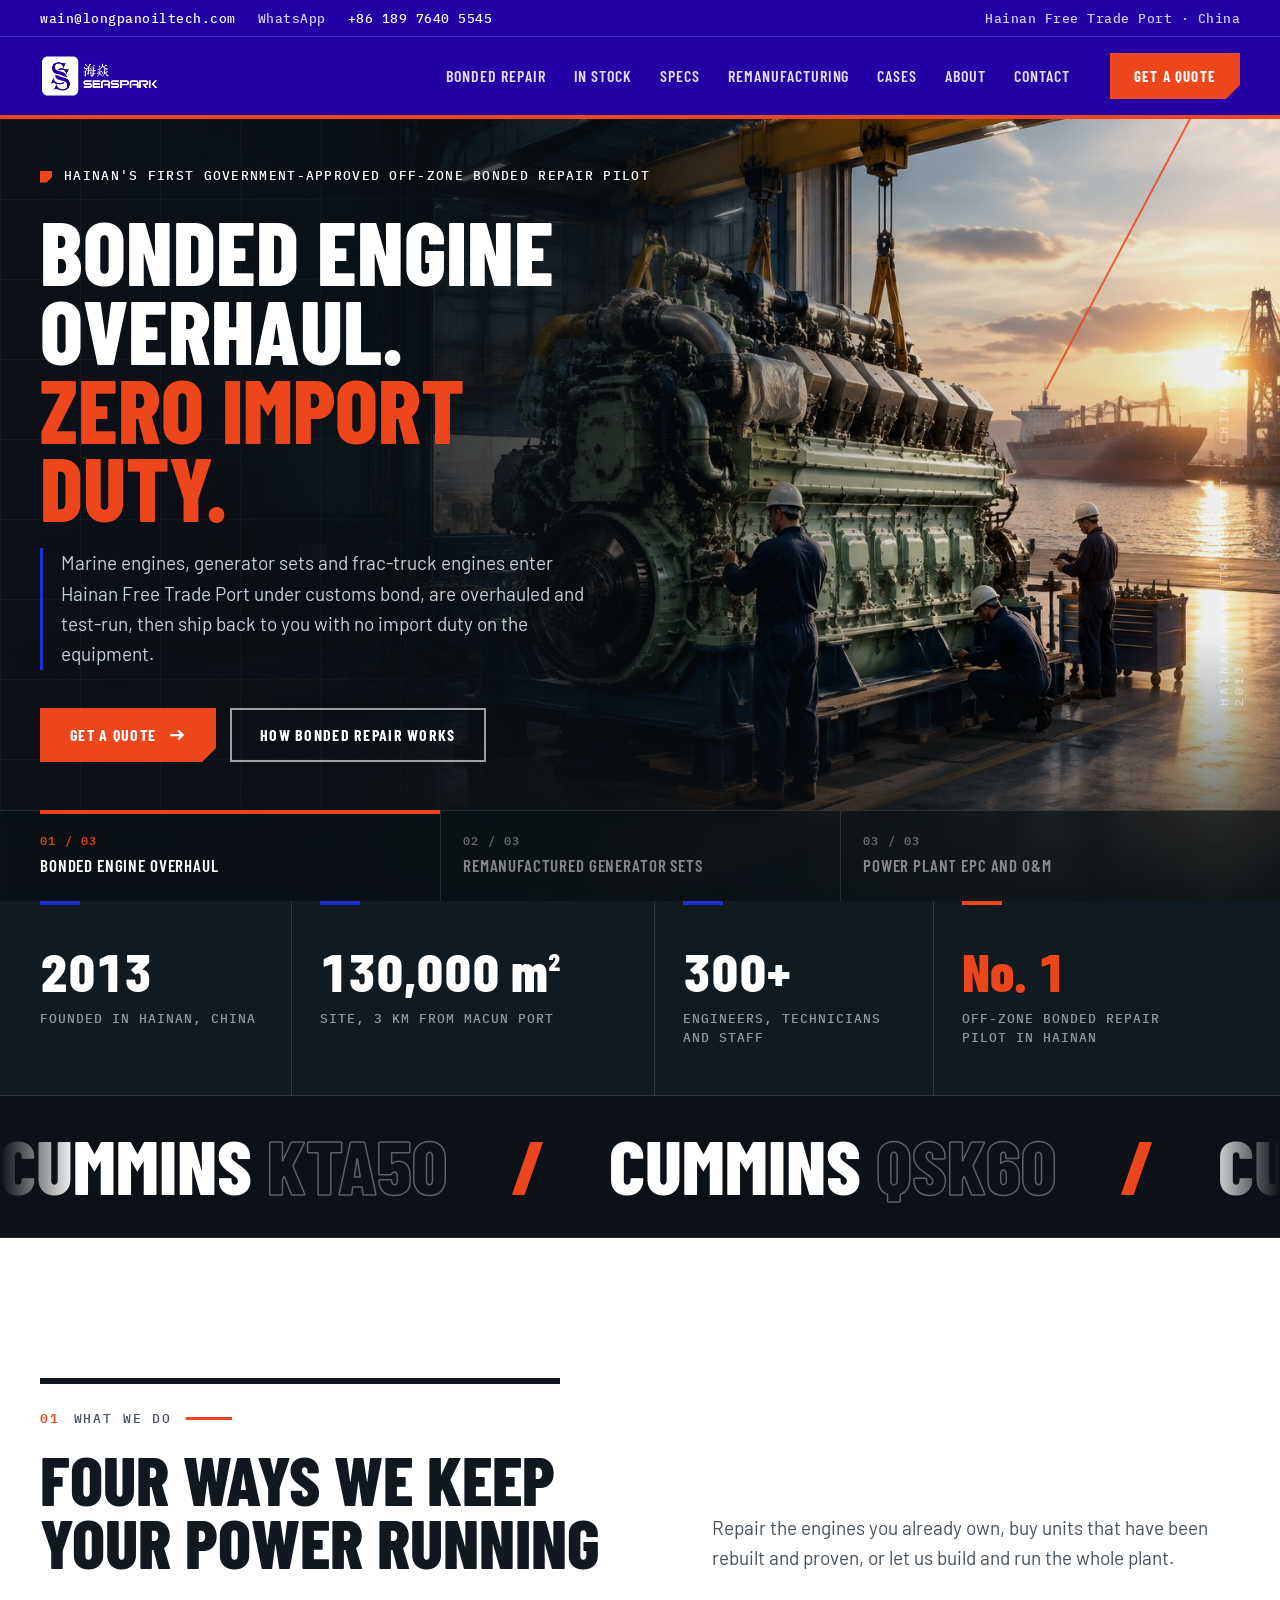
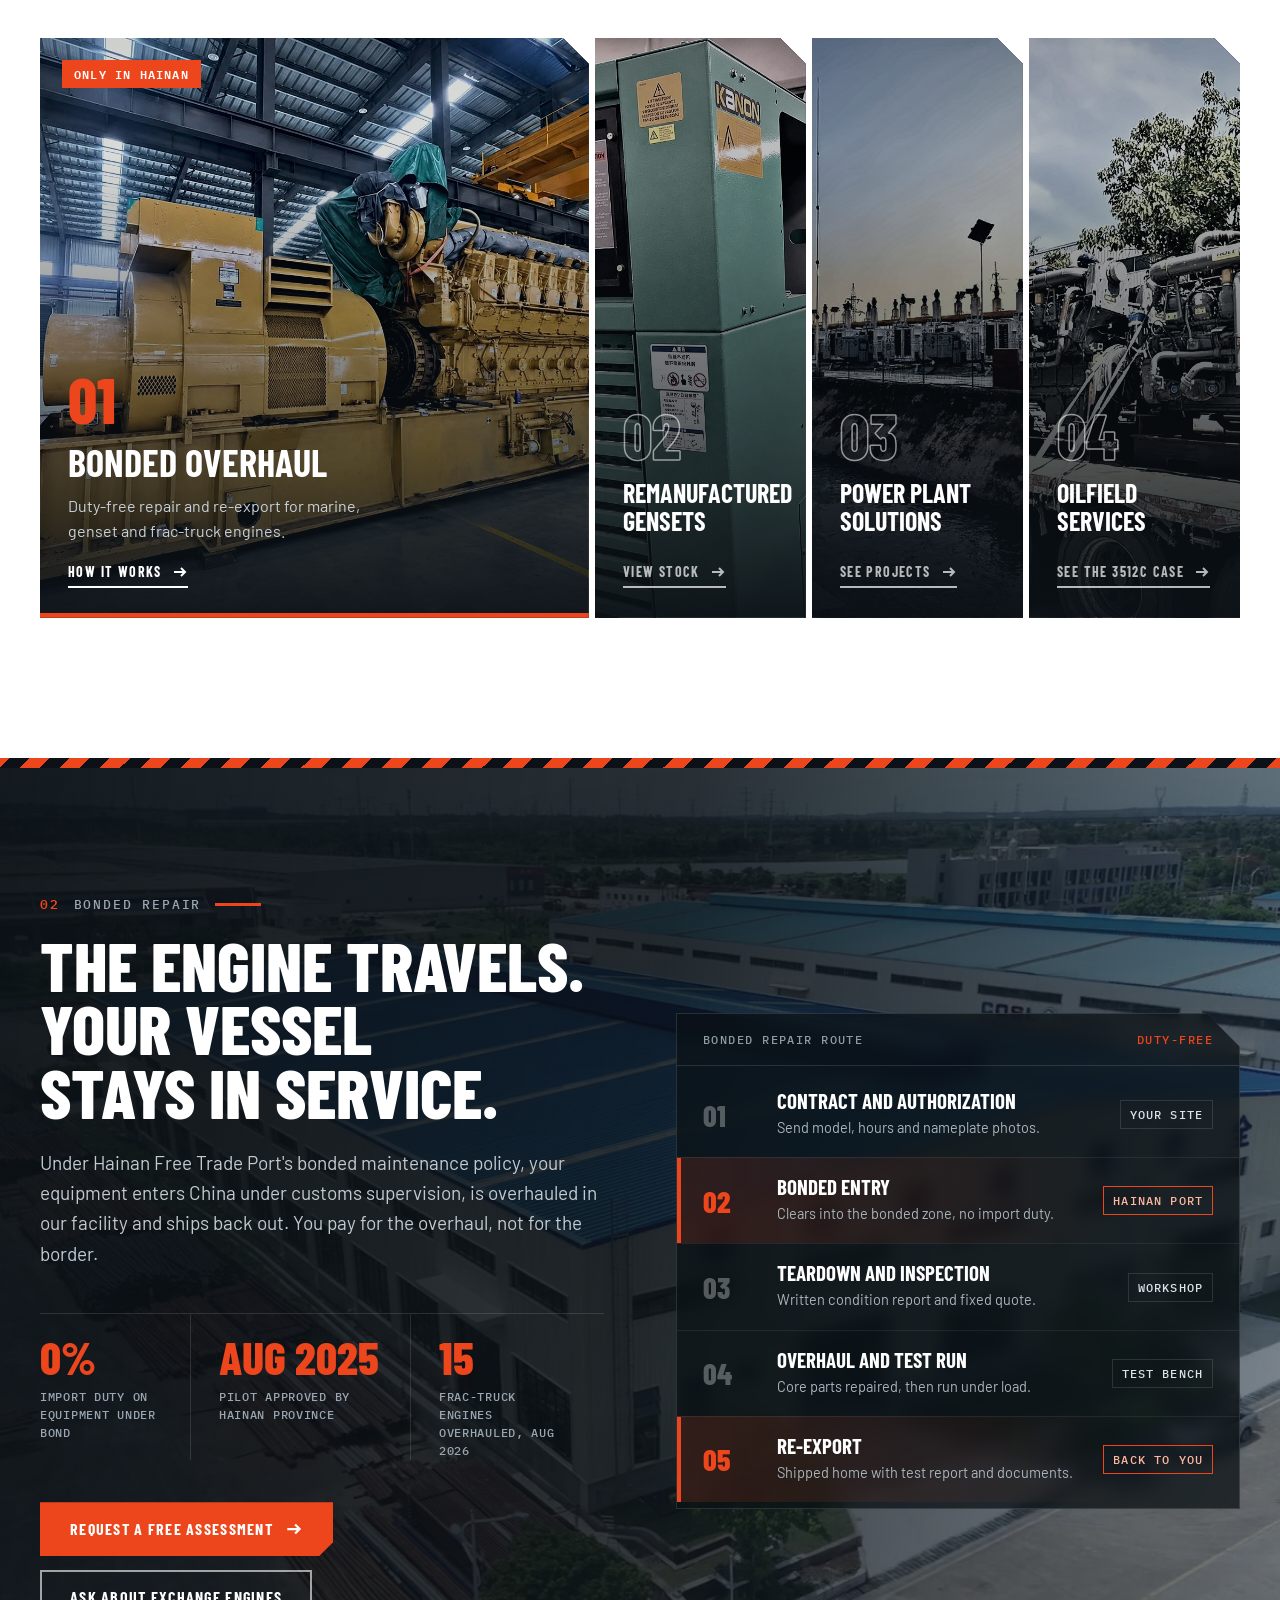
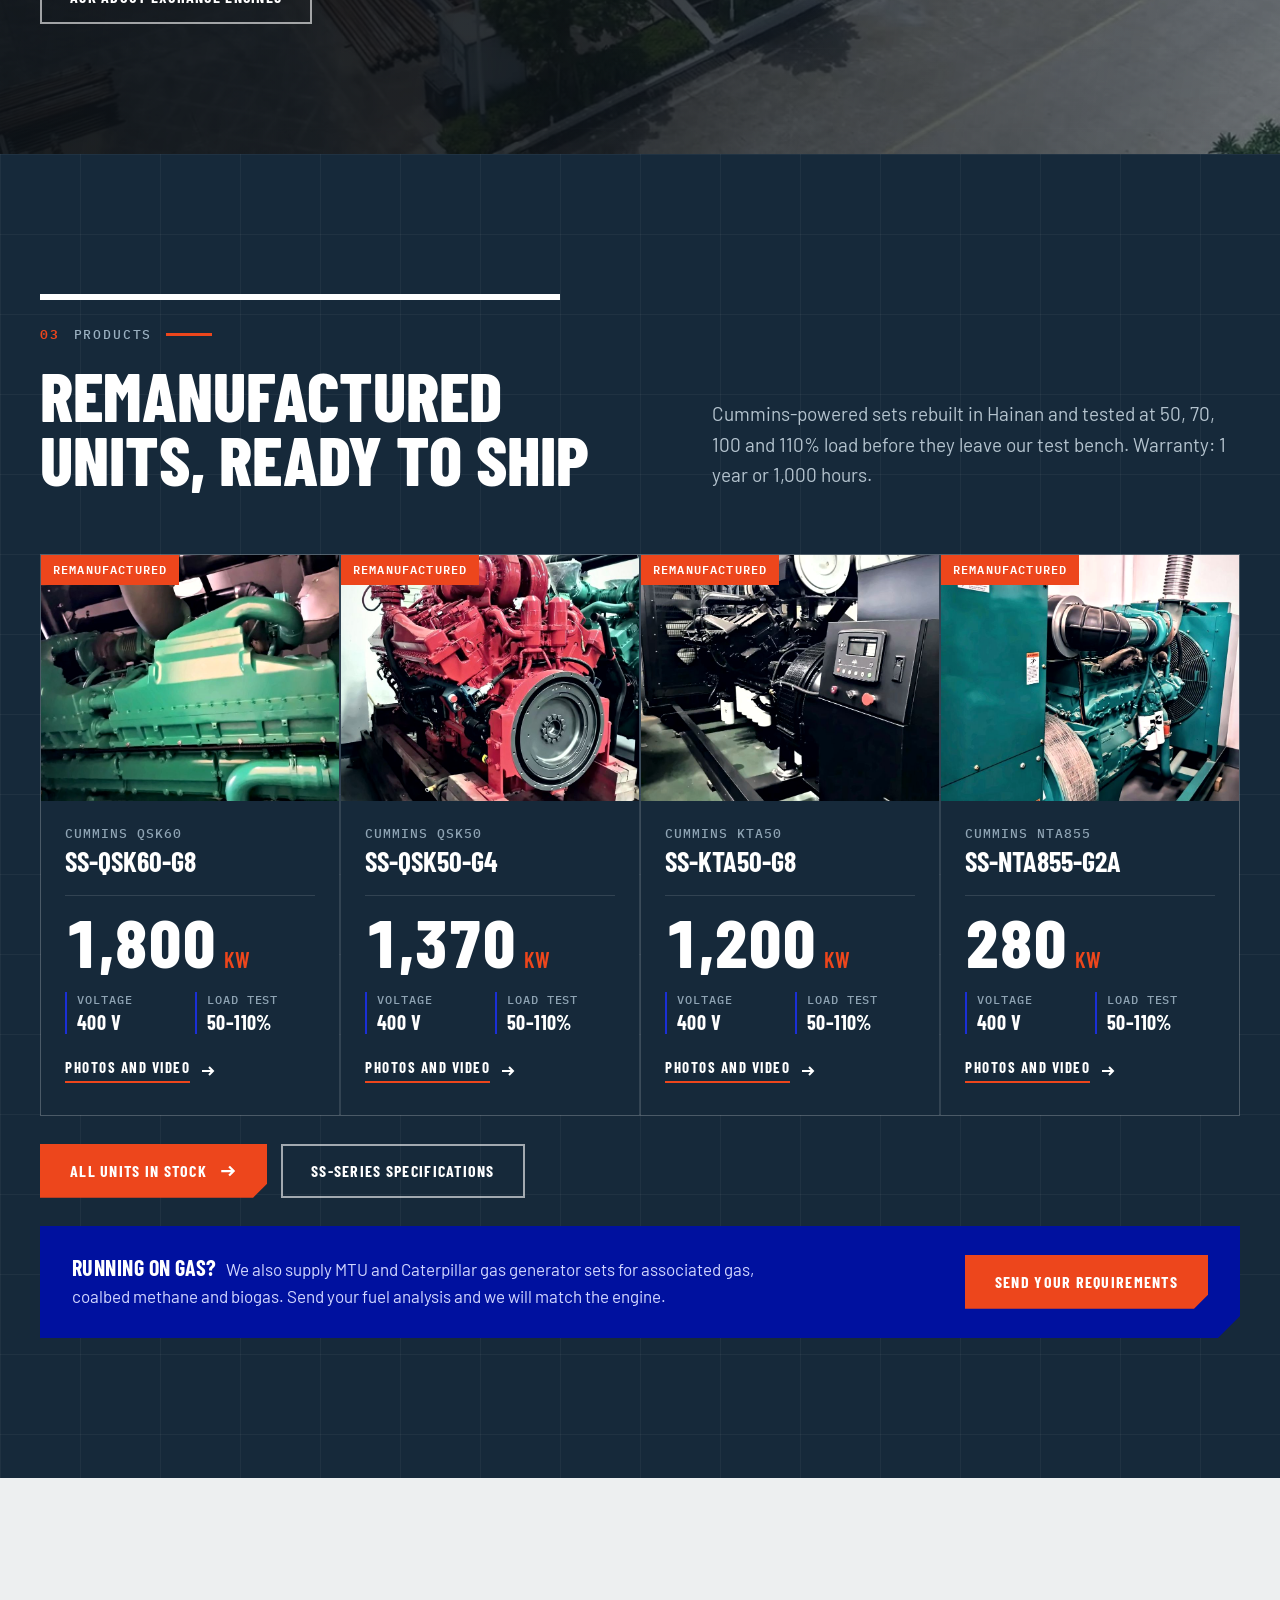
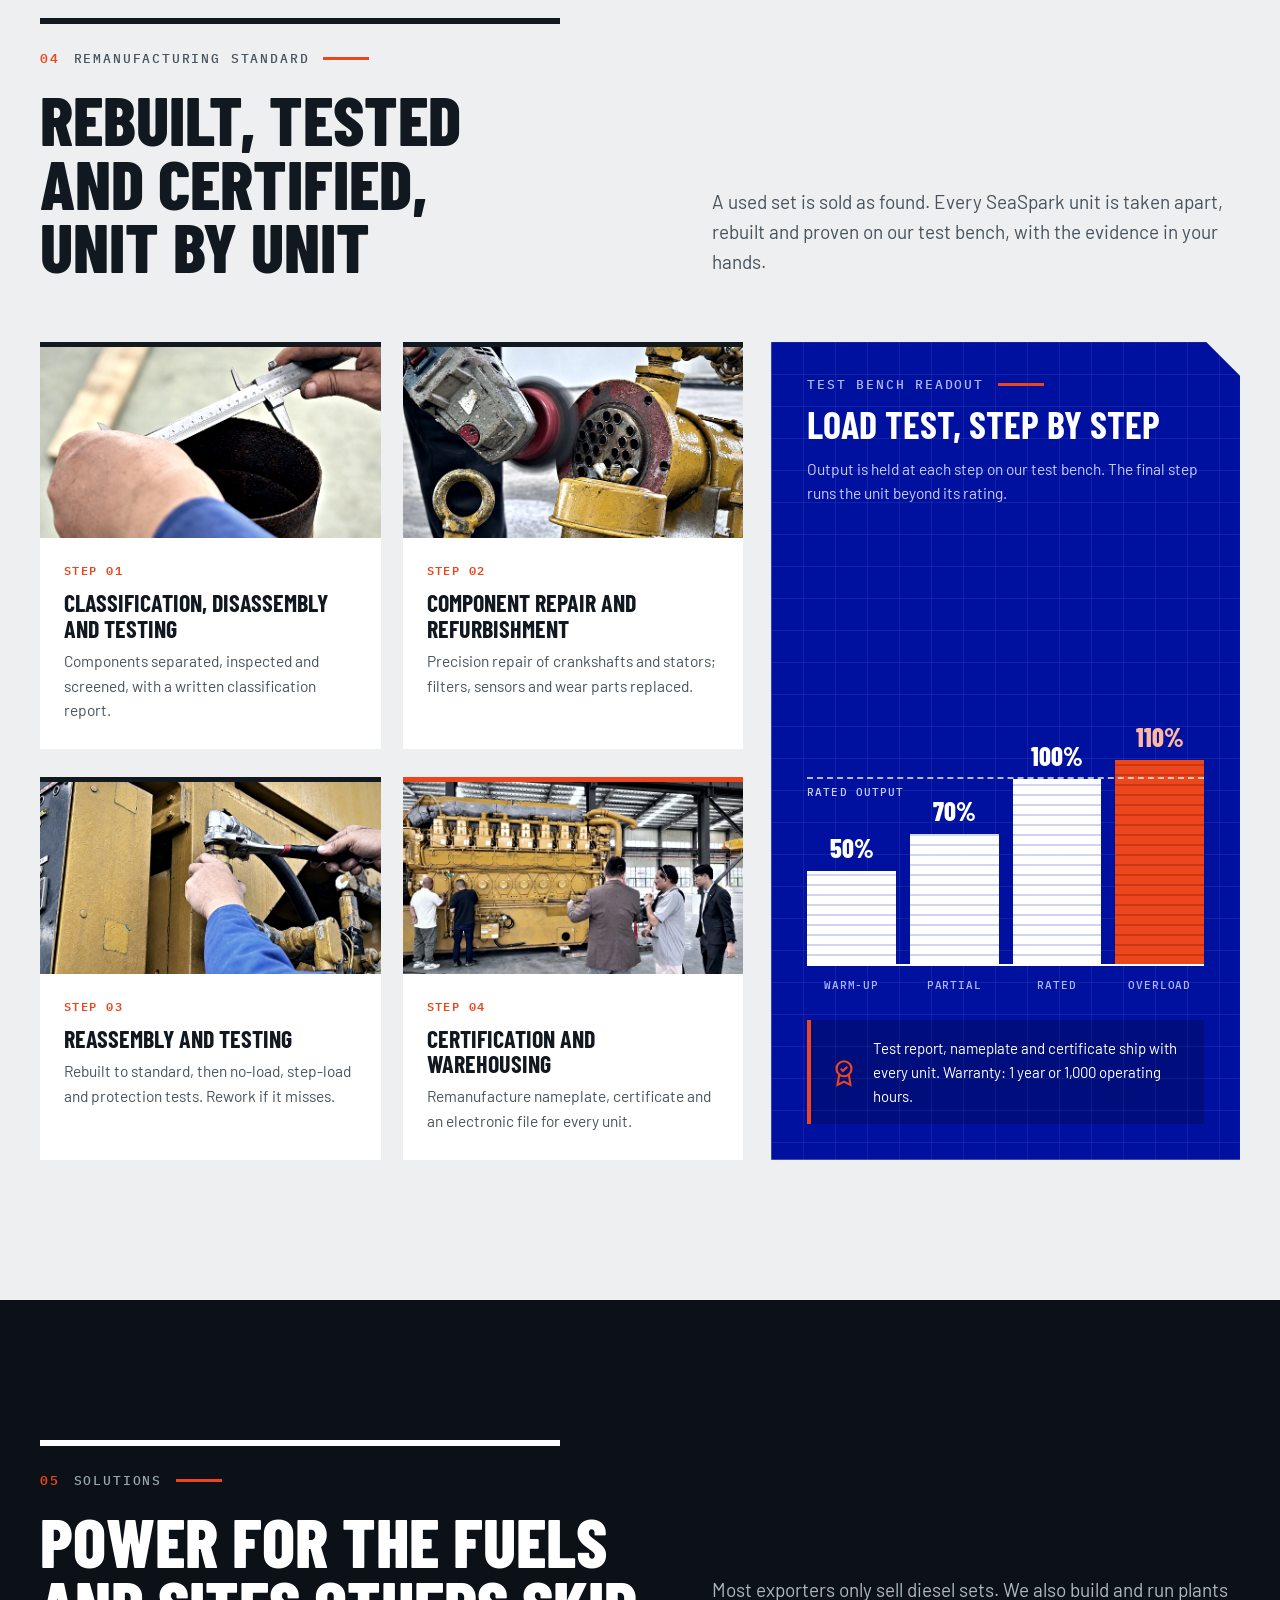
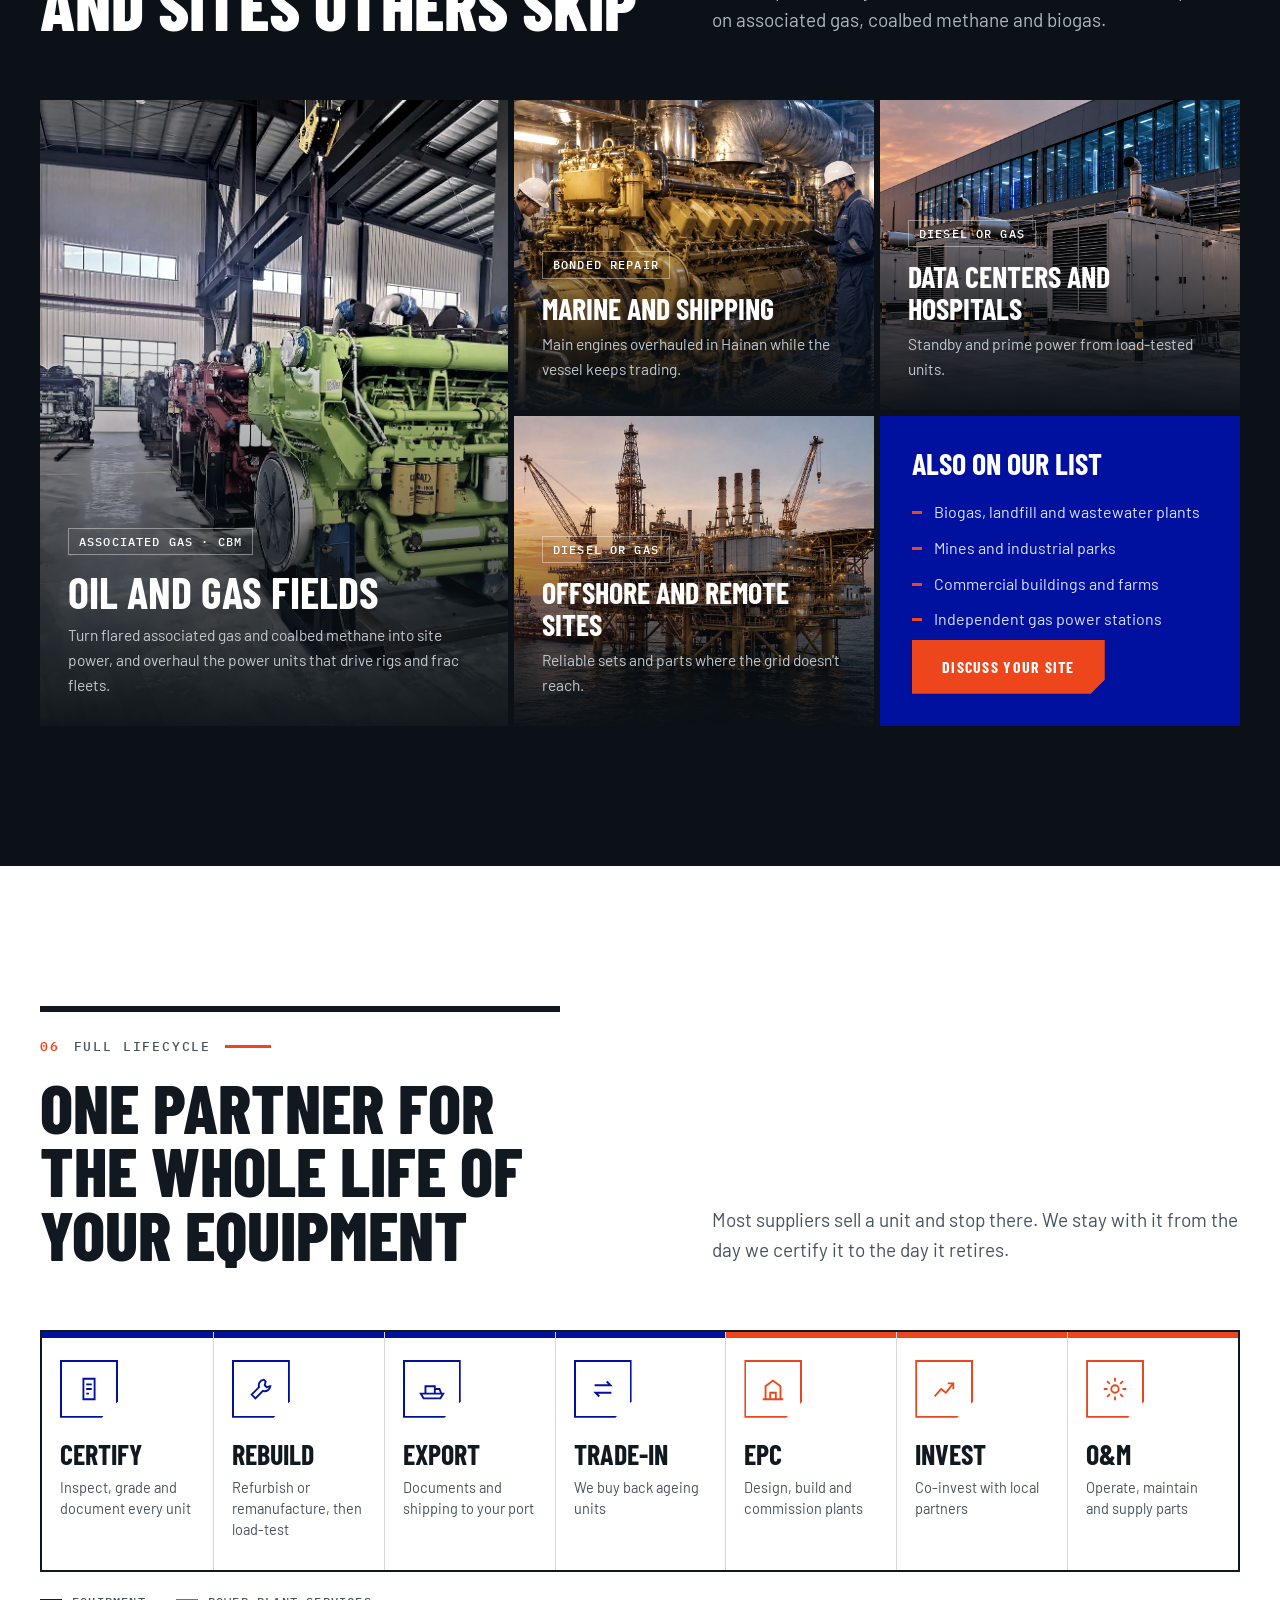
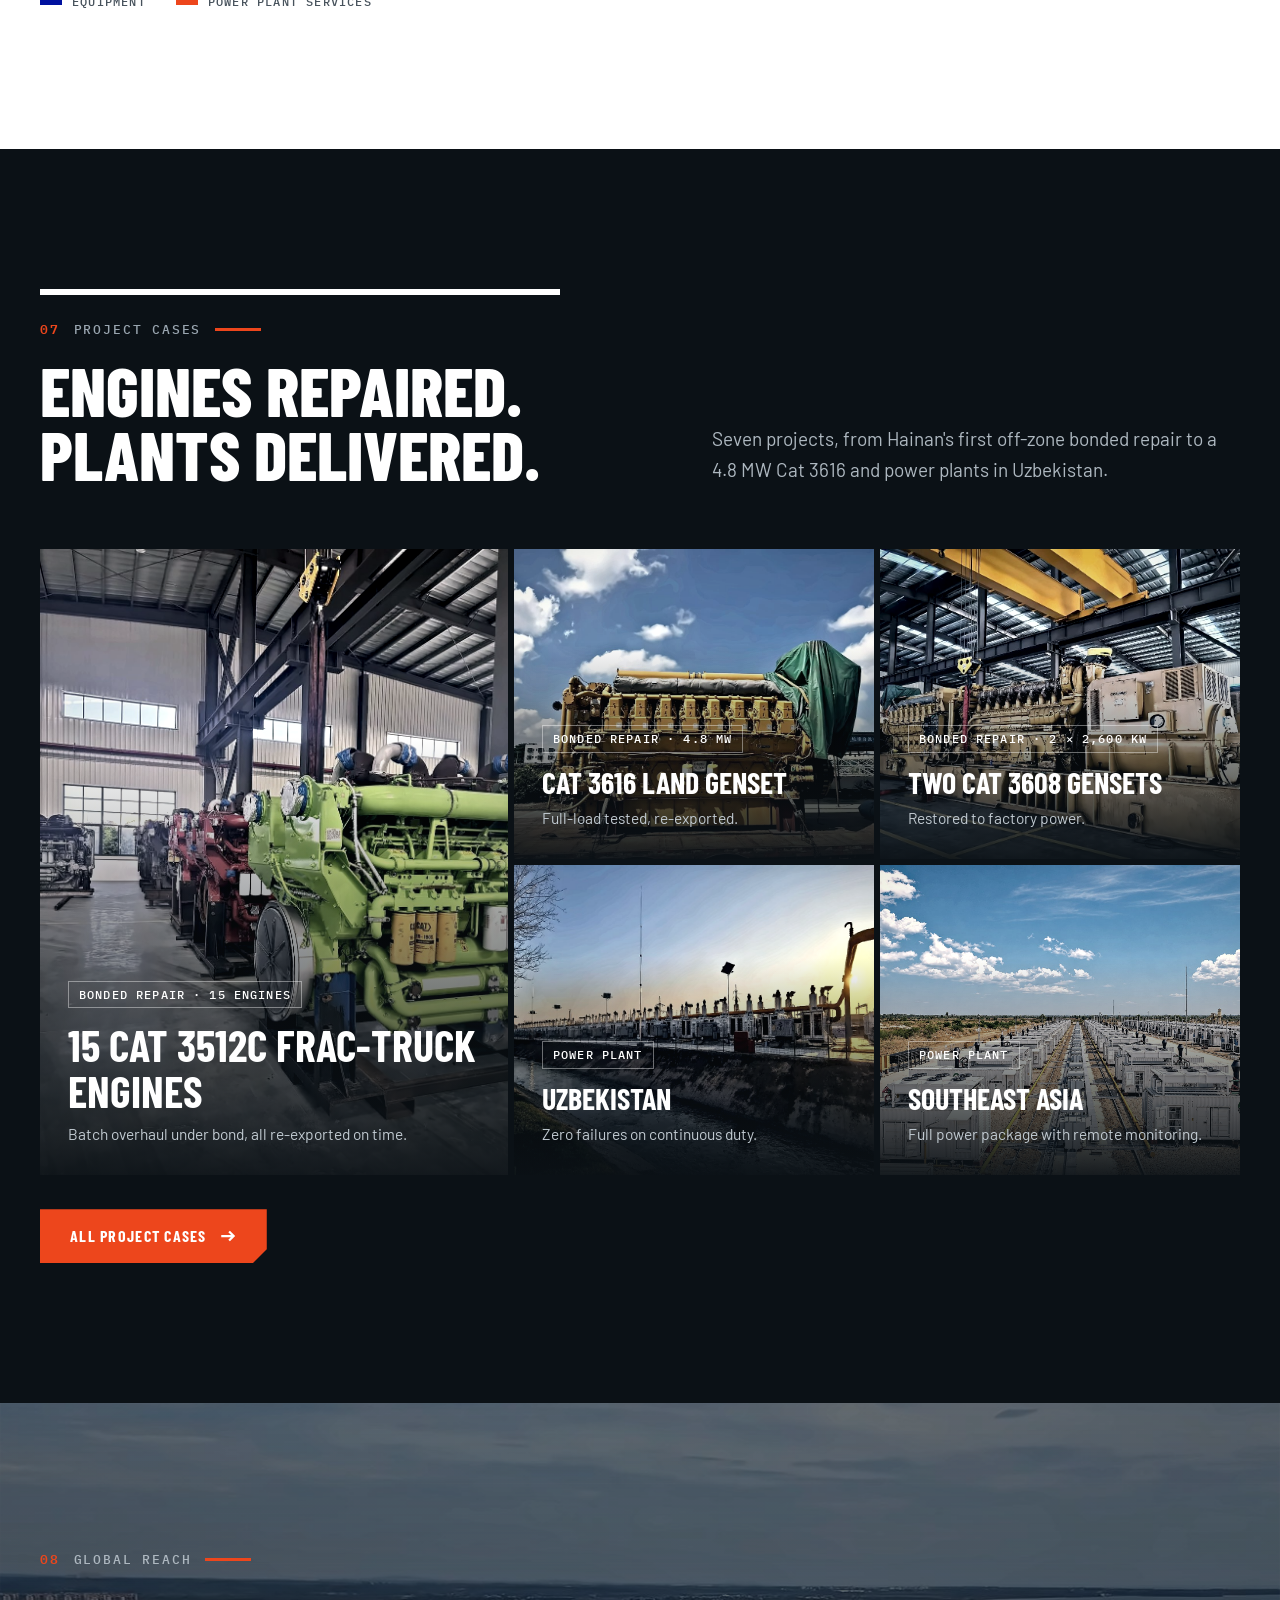
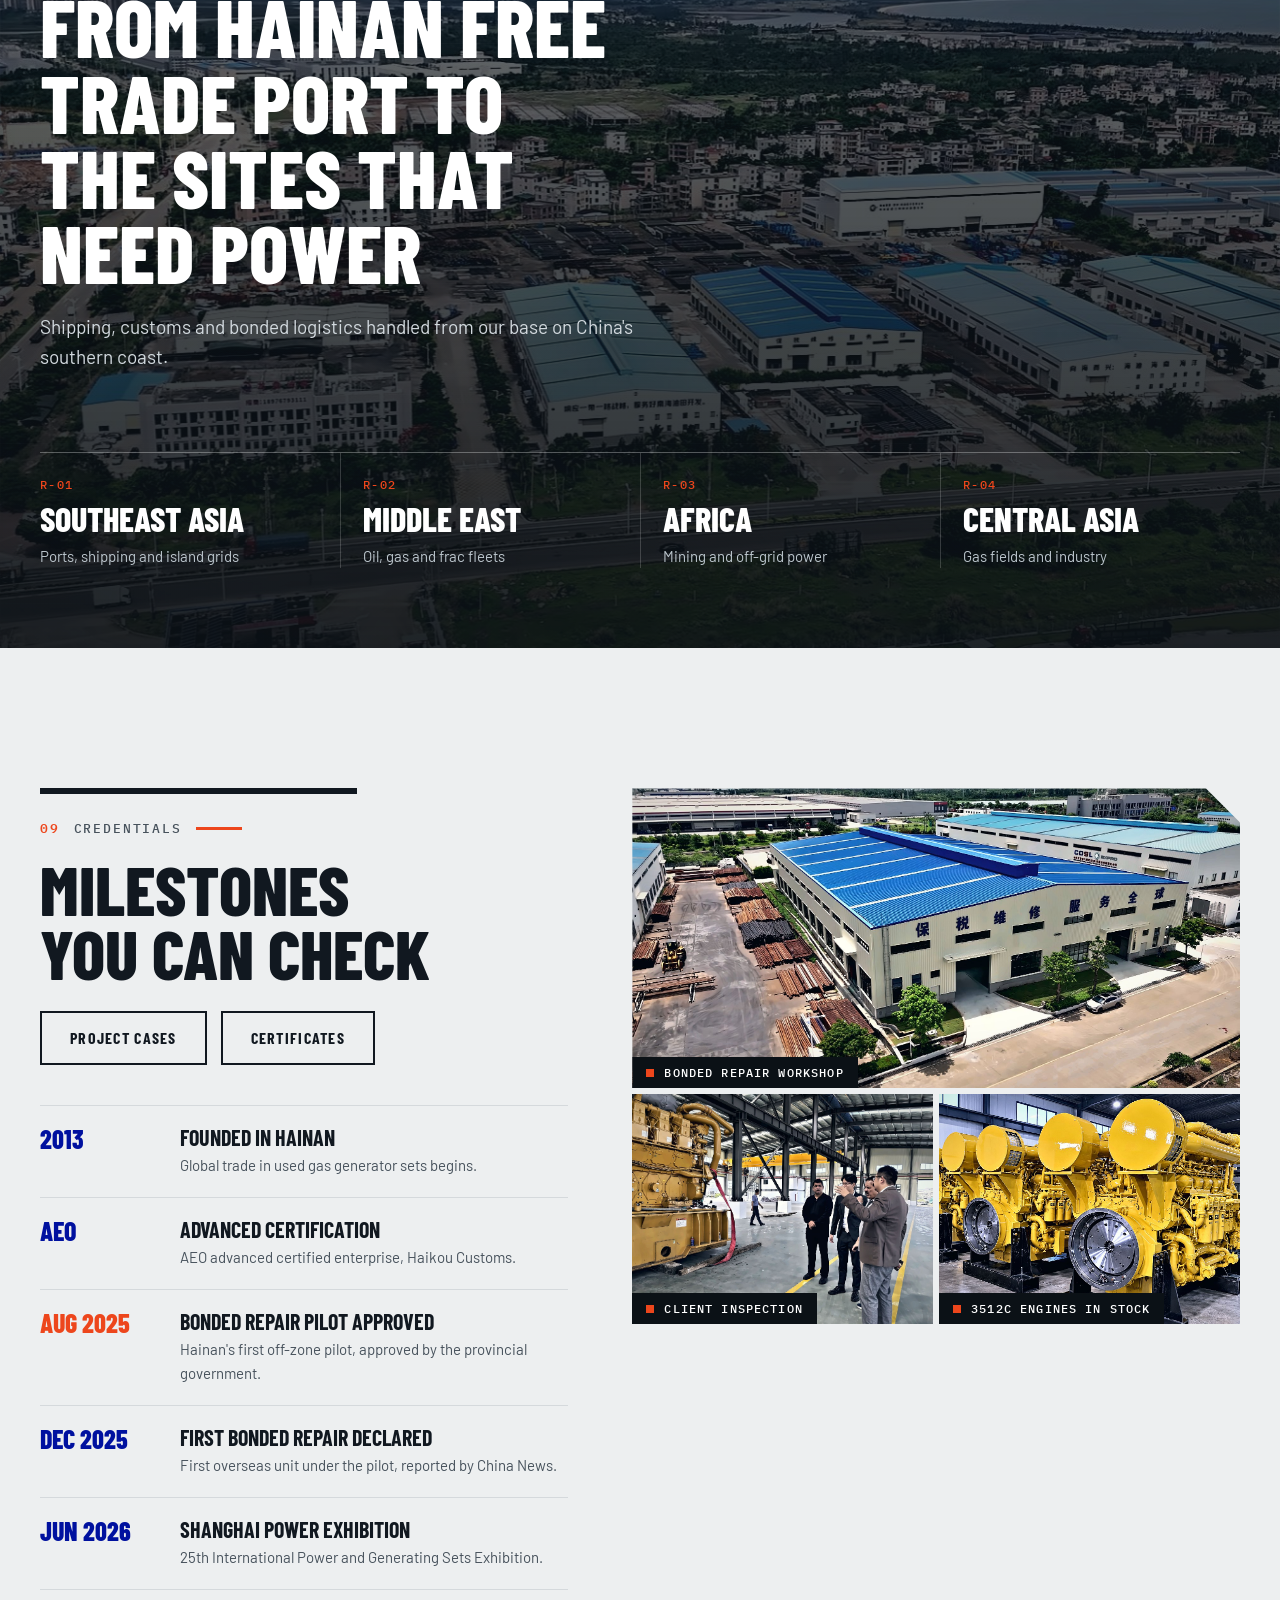
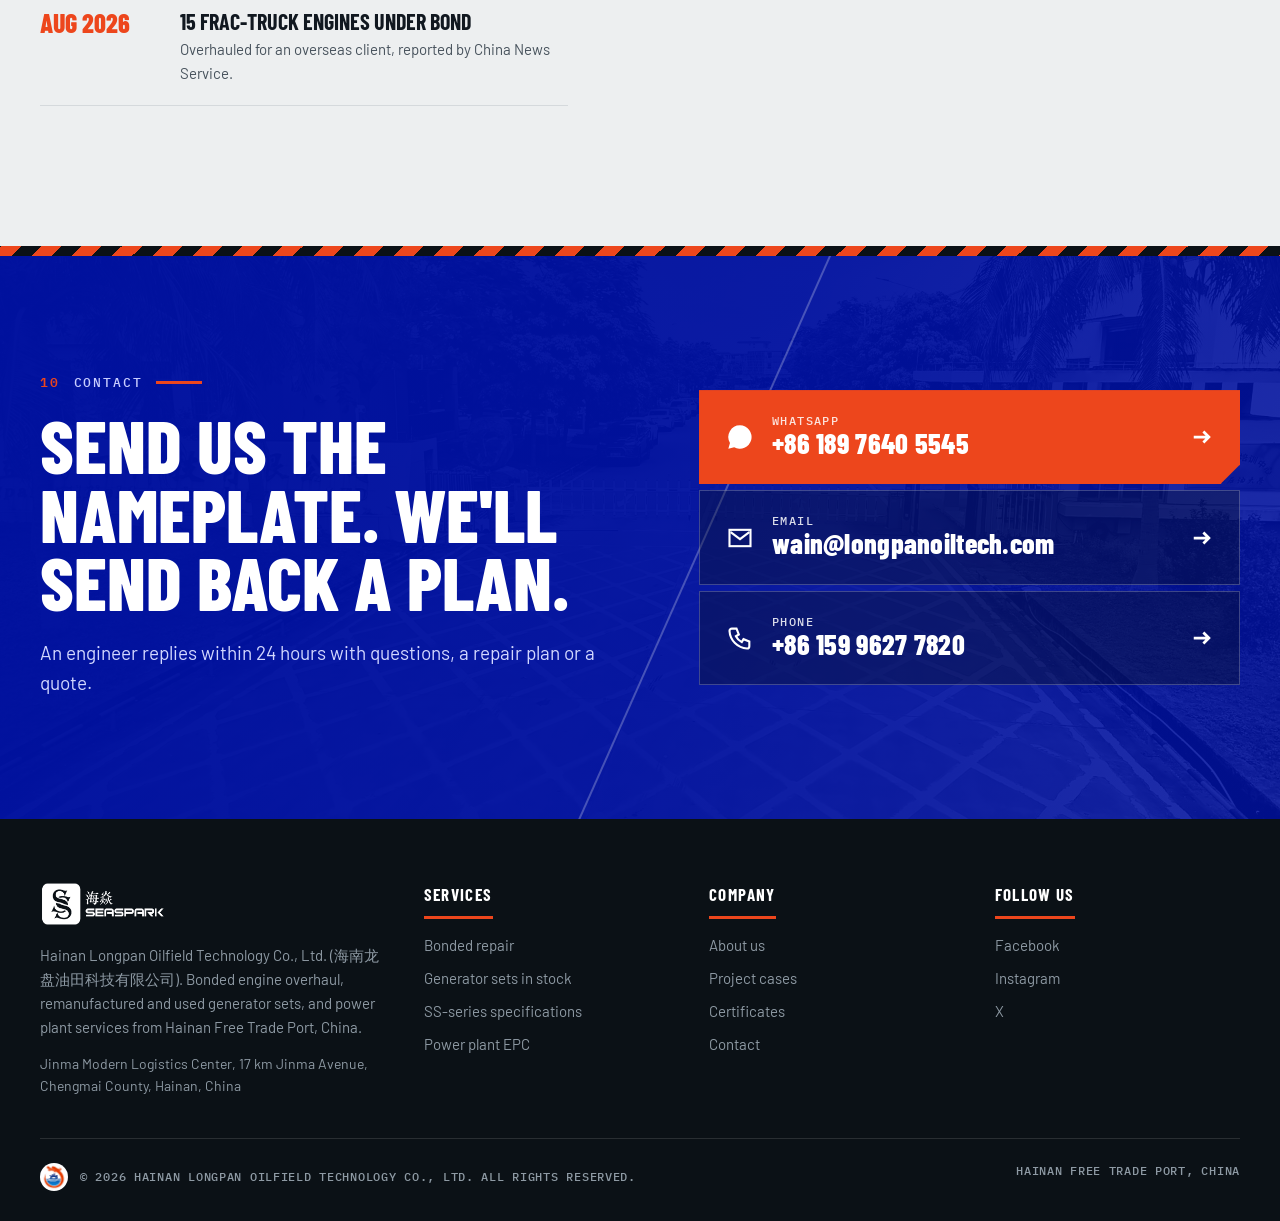
==== commit a23d39bf: "Update contact email and WhatsApp number on all pages Email: wain@longpanoiltech.com WhatsApp: +86 1" ====
--- a/index.html
+++ b/index.html
@@ -22,7 +22,7 @@
 </div>
 
 <div class="topbar"><div class="wrap">
-  <span><b>info@lpseaspark.com</b>WhatsApp <b>+86 193 8998 3512</b></span>
+  <span><b>wain@longpanoiltech.com</b>WhatsApp <b>+86 189 7640 5545</b></span>
   <span>Hainan Free Trade Port · China</span>
 </div></div>
 
@@ -276,8 +276,8 @@
     <p class="lead">An engineer replies within 24 hours with questions, a repair plan or a quote.</p>
   </div>
   <div class="ways">
-    <a class="main" href="https://wa.me/8619389983512" target="_blank" rel="noopener"><svg viewBox="0 0 24 24" fill="currentColor"><path d="M12 2a10 10 0 0 0-8.6 15.1L2 22l5-1.3A10 10 0 1 0 12 2Zm4.5 12.1c-.2-.1-1.5-.7-1.7-.8-.2-.1-.4-.1-.6.1l-.8 1c-.1.2-.3.2-.5.1a6.7 6.7 0 0 1-3.3-2.9c-.3-.4.3-.4.7-1.4.1-.2 0-.3 0-.4l-.8-1.8c-.2-.5-.4-.4-.6-.4h-.5a1 1 0 0 0-.7.3 3 3 0 0 0-.9 2.2 5.2 5.2 0 0 0 1.1 2.7 11.8 11.8 0 0 0 4.5 4c1.7.7 2.3.8 3.2.6a2.7 2.7 0 0 0 1.8-1.3 2.2 2.2 0 0 0 .2-1.3c-.1-.1-.3-.2-.5-.3Z"/></svg><div><small>WhatsApp</small><b>+86 193 8998 3512</b></div><svg class="arr" viewBox="0 0 16 16" fill="none" stroke="currentColor" stroke-width="2"><path d="M2 8h11M9 4l4 4-4 4"/></svg></a>
-    <a href="mailto:info@lpseaspark.com"><svg viewBox="0 0 24 24" fill="none" stroke="currentColor" stroke-width="1.8"><rect x="3" y="5" width="18" height="14"/><path d="m4 7 8 6 8-6"/></svg><div><small>Email</small><b>info@lpseaspark.com</b></div><svg class="arr" viewBox="0 0 16 16" fill="none" stroke="currentColor" stroke-width="2"><path d="M2 8h11M9 4l4 4-4 4"/></svg></a>
+    <a class="main" href="https://wa.me/8618976405545" target="_blank" rel="noopener"><svg viewBox="0 0 24 24" fill="currentColor"><path d="M12 2a10 10 0 0 0-8.6 15.1L2 22l5-1.3A10 10 0 1 0 12 2Zm4.5 12.1c-.2-.1-1.5-.7-1.7-.8-.2-.1-.4-.1-.6.1l-.8 1c-.1.2-.3.2-.5.1a6.7 6.7 0 0 1-3.3-2.9c-.3-.4.3-.4.7-1.4.1-.2 0-.3 0-.4l-.8-1.8c-.2-.5-.4-.4-.6-.4h-.5a1 1 0 0 0-.7.3 3 3 0 0 0-.9 2.2 5.2 5.2 0 0 0 1.1 2.7 11.8 11.8 0 0 0 4.5 4c1.7.7 2.3.8 3.2.6a2.7 2.7 0 0 0 1.8-1.3 2.2 2.2 0 0 0 .2-1.3c-.1-.1-.3-.2-.5-.3Z"/></svg><div><small>WhatsApp</small><b>+86 189 7640 5545</b></div><svg class="arr" viewBox="0 0 16 16" fill="none" stroke="currentColor" stroke-width="2"><path d="M2 8h11M9 4l4 4-4 4"/></svg></a>
+    <a href="mailto:wain@longpanoiltech.com"><svg viewBox="0 0 24 24" fill="none" stroke="currentColor" stroke-width="1.8"><rect x="3" y="5" width="18" height="14"/><path d="m4 7 8 6 8-6"/></svg><div><small>Email</small><b>wain@longpanoiltech.com</b></div><svg class="arr" viewBox="0 0 16 16" fill="none" stroke="currentColor" stroke-width="2"><path d="M2 8h11M9 4l4 4-4 4"/></svg></a>
     <a href="tel:+8615996277820"><svg viewBox="0 0 24 24" fill="none" stroke="currentColor" stroke-width="1.8"><path d="M5 4h4l2 5-2.5 1.5a11 11 0 0 0 5 5L15 13l5 2v4a2 2 0 0 1-2 2A16 16 0 0 1 3 6a2 2 0 0 1 2-2"/></svg><div><small>Phone</small><b>+86 159 9627 7820</b></div><svg class="arr" viewBox="0 0 16 16" fill="none" stroke="currentColor" stroke-width="2"><path d="M2 8h11M9 4l4 4-4 4"/></svg></a>
   </div>
 </div></section>
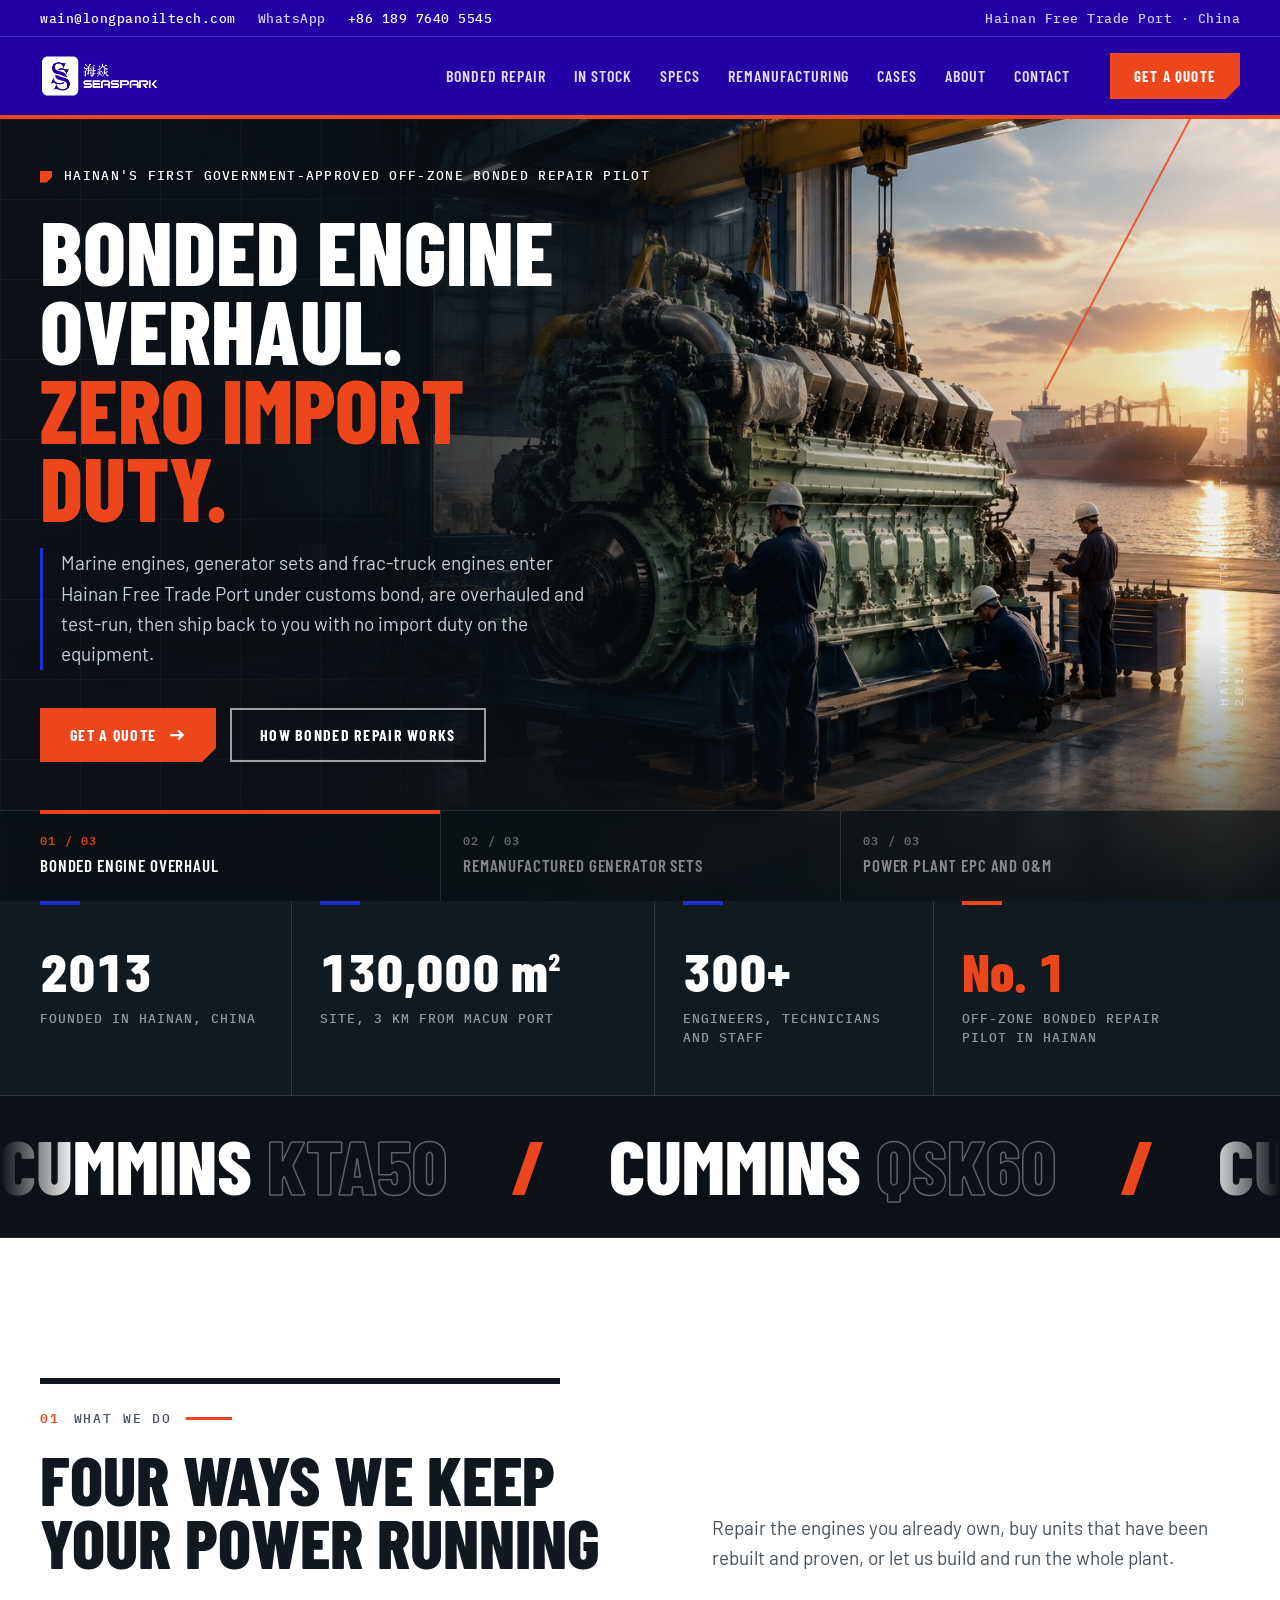
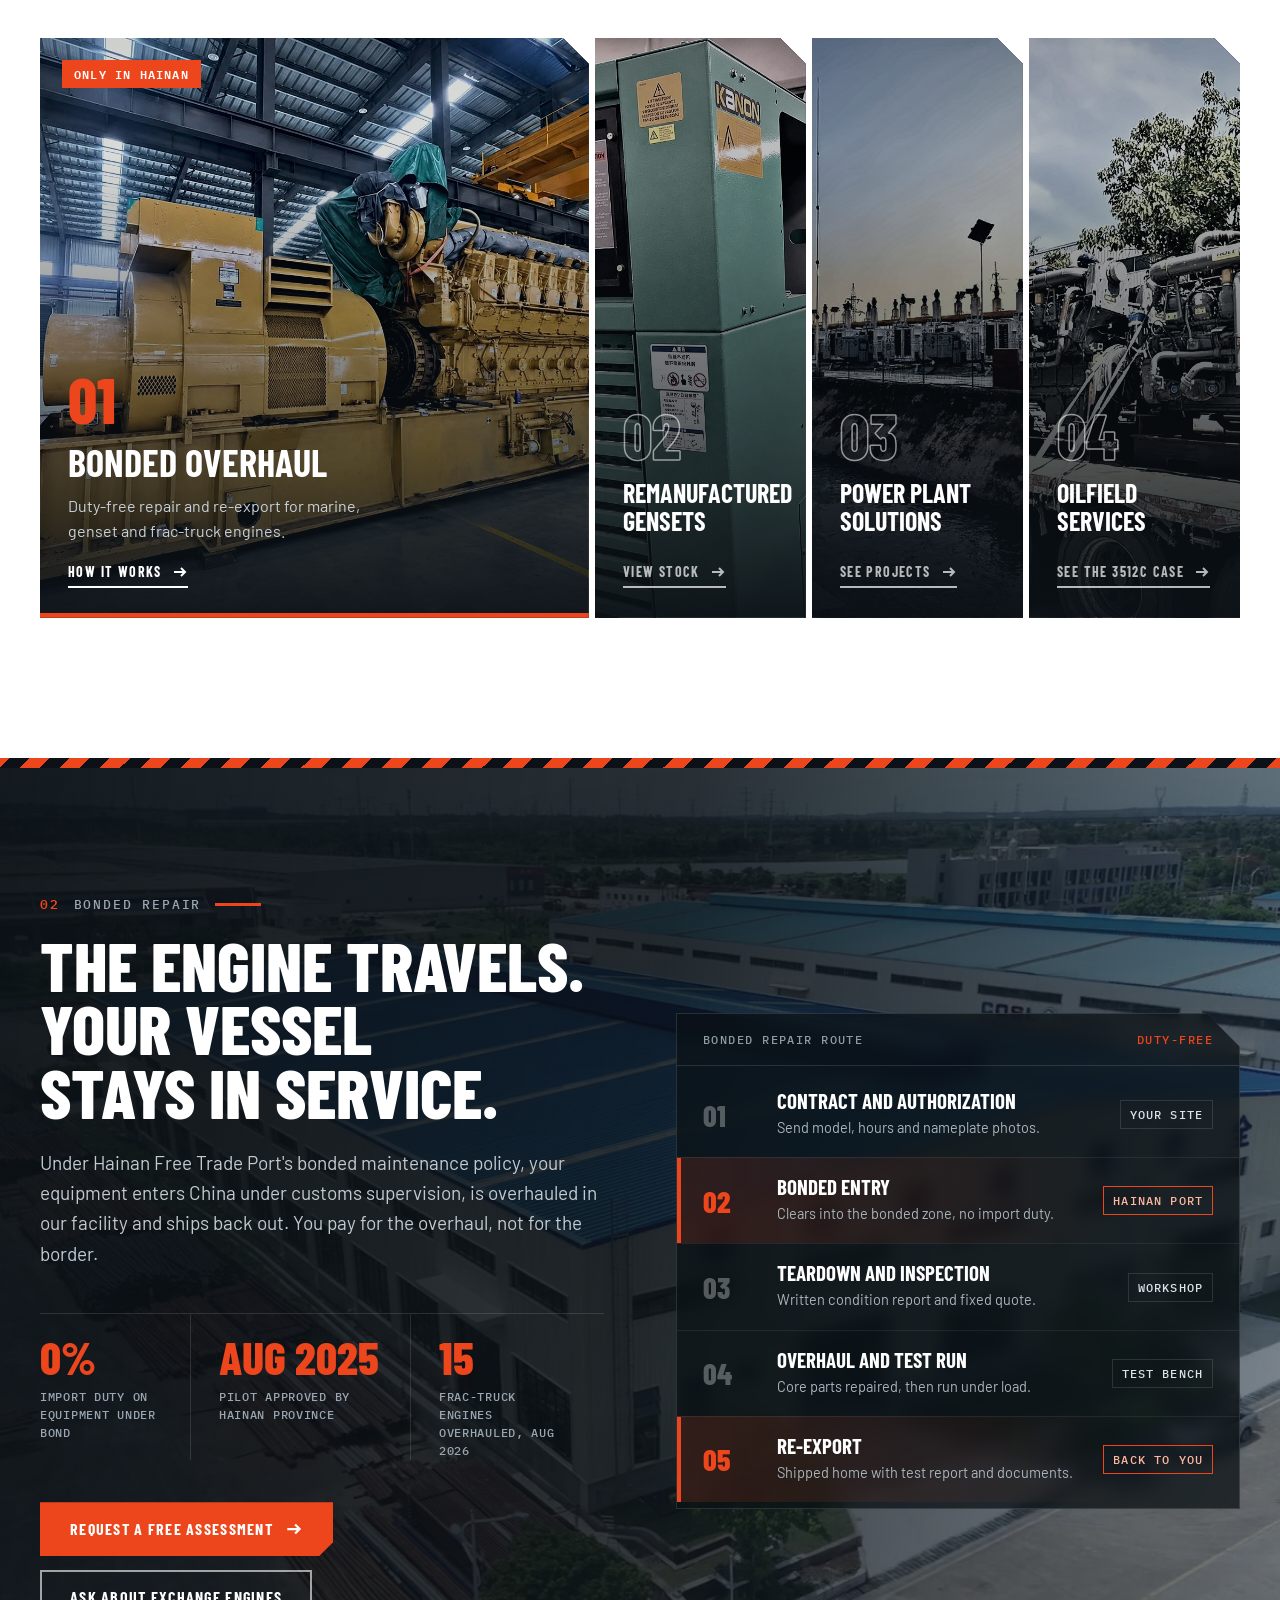
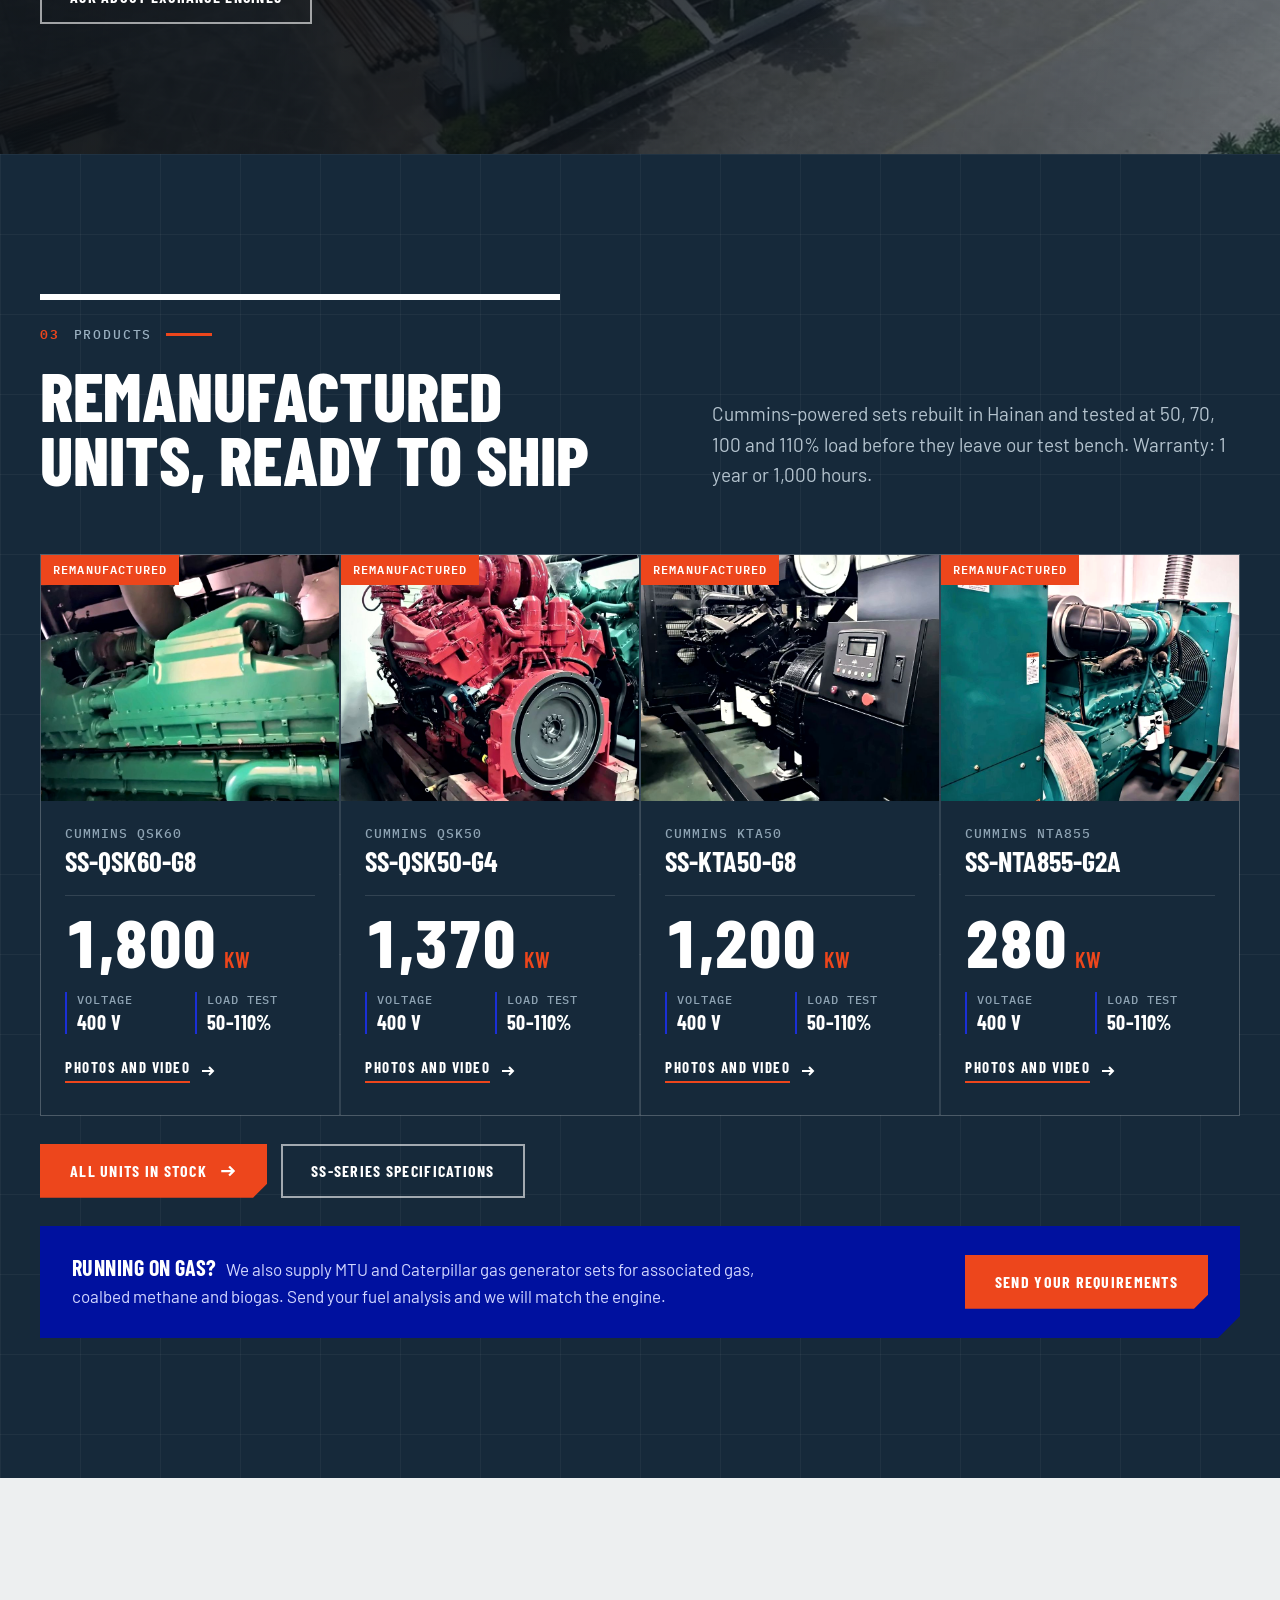
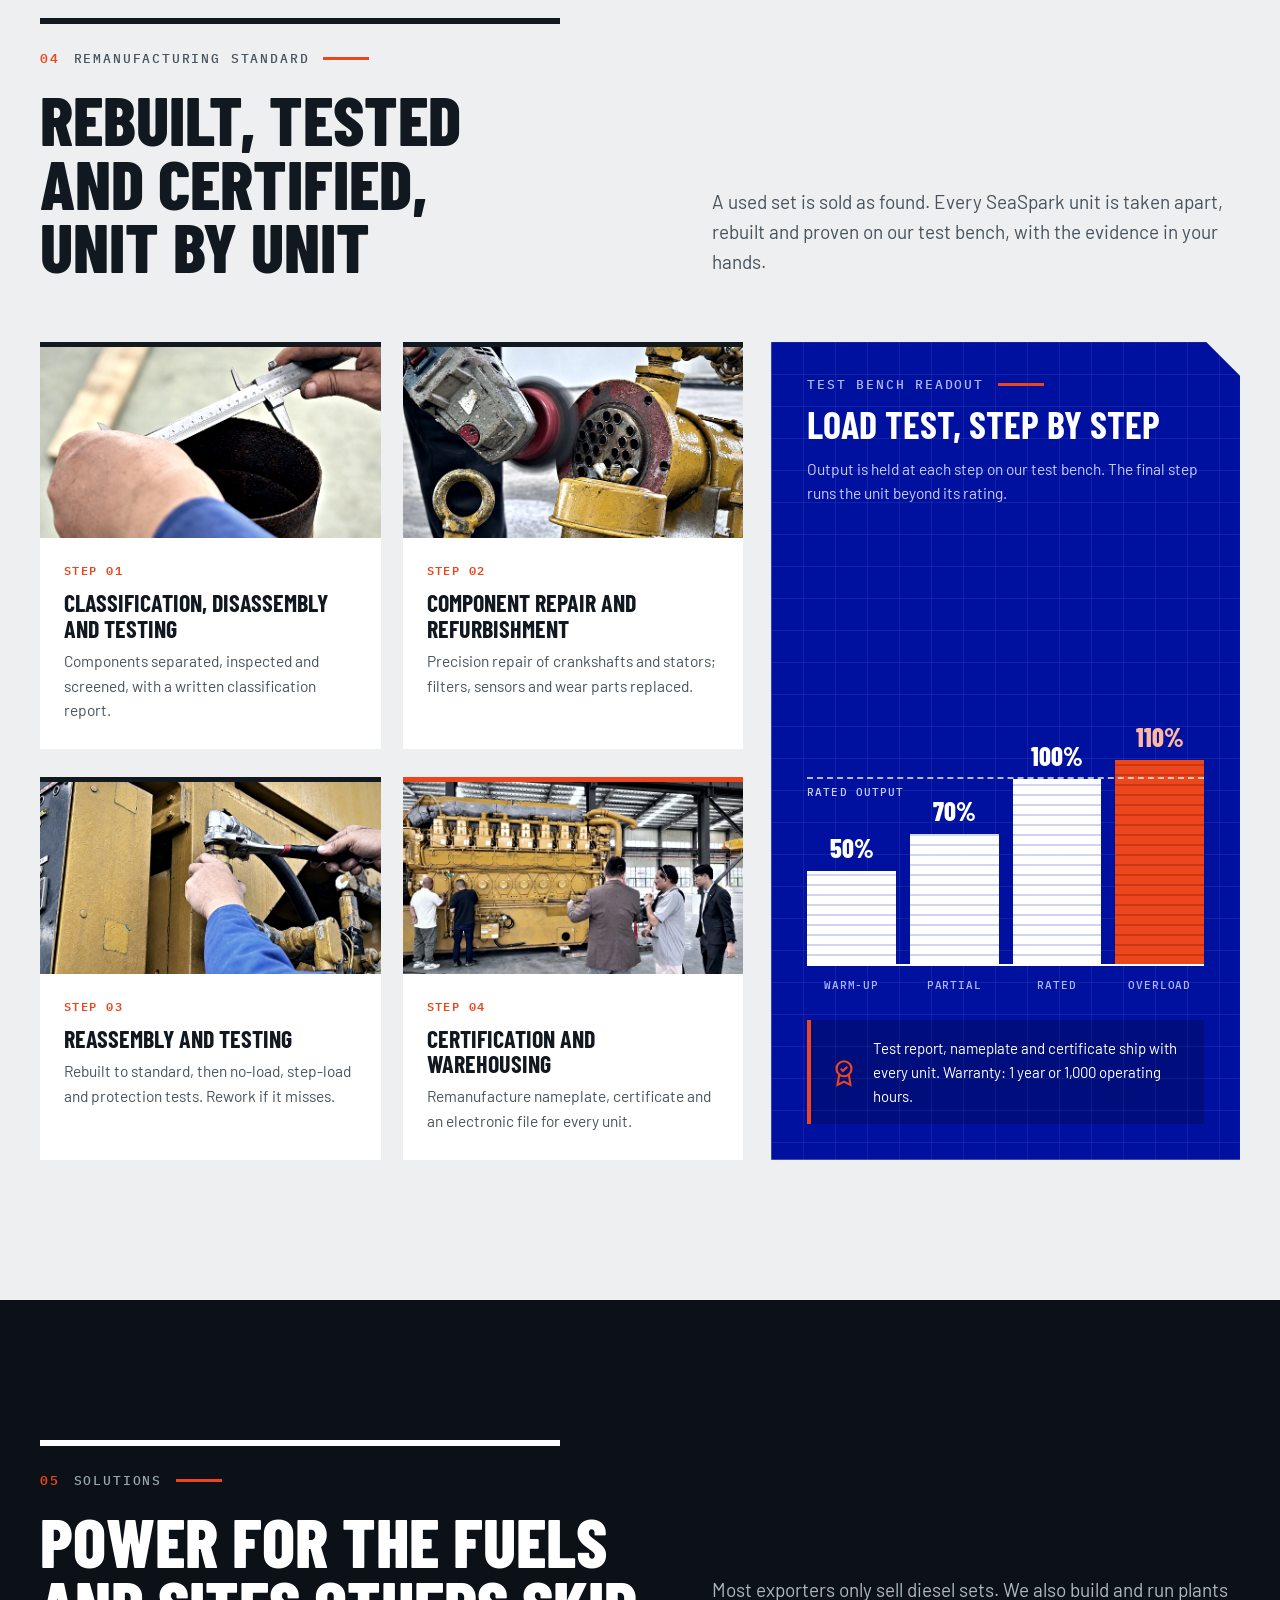
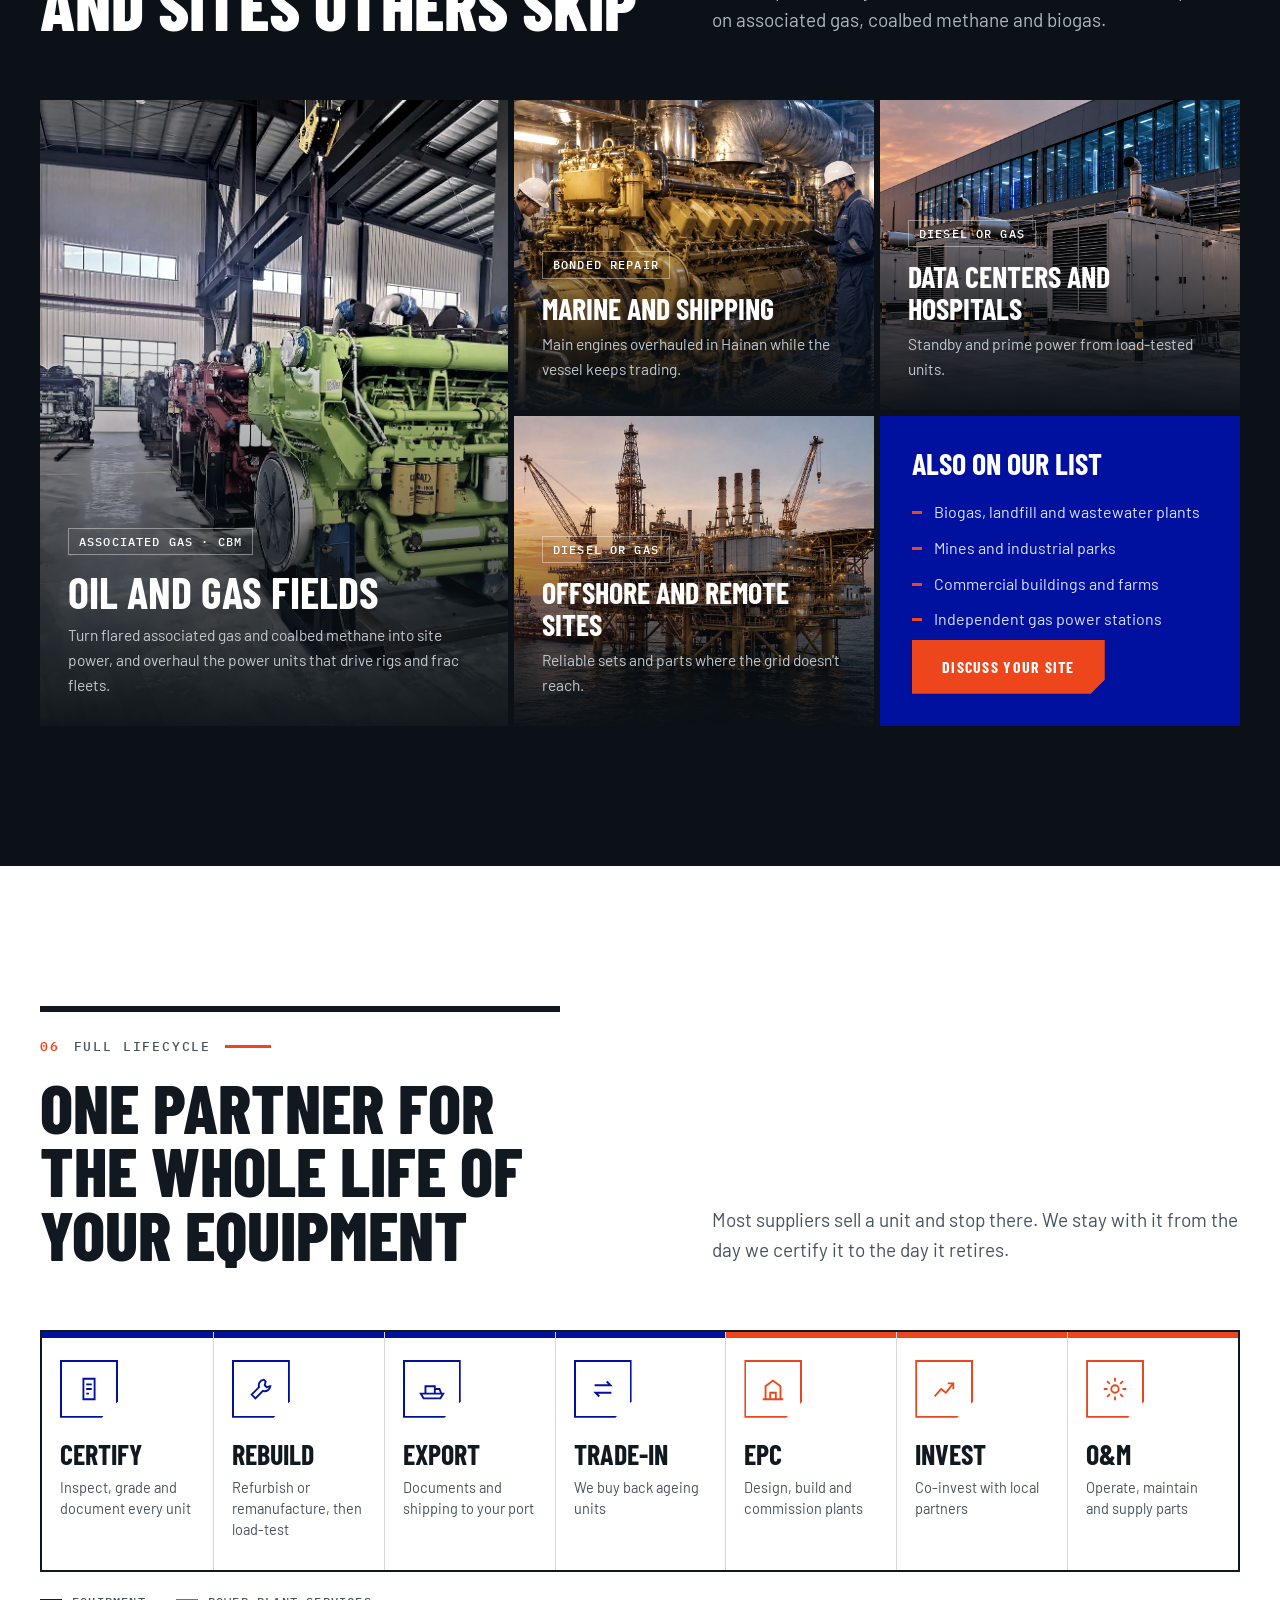
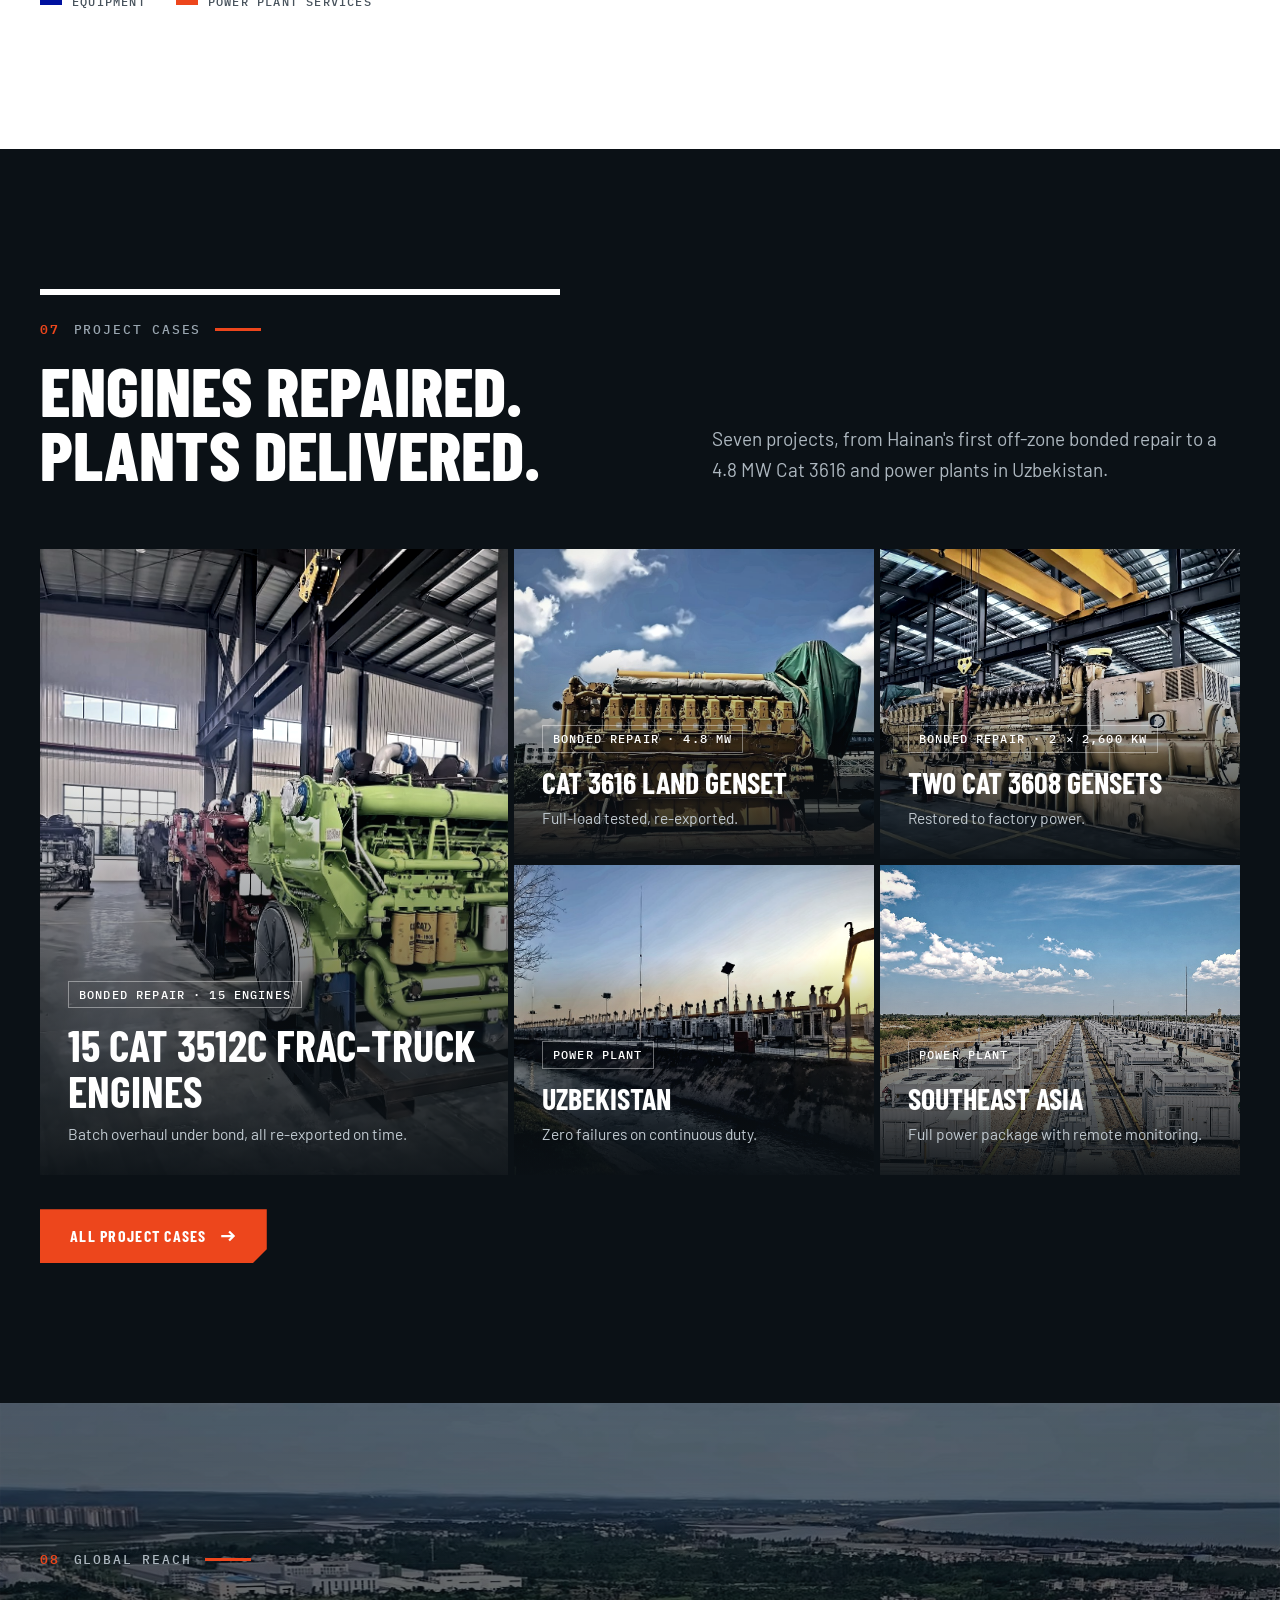
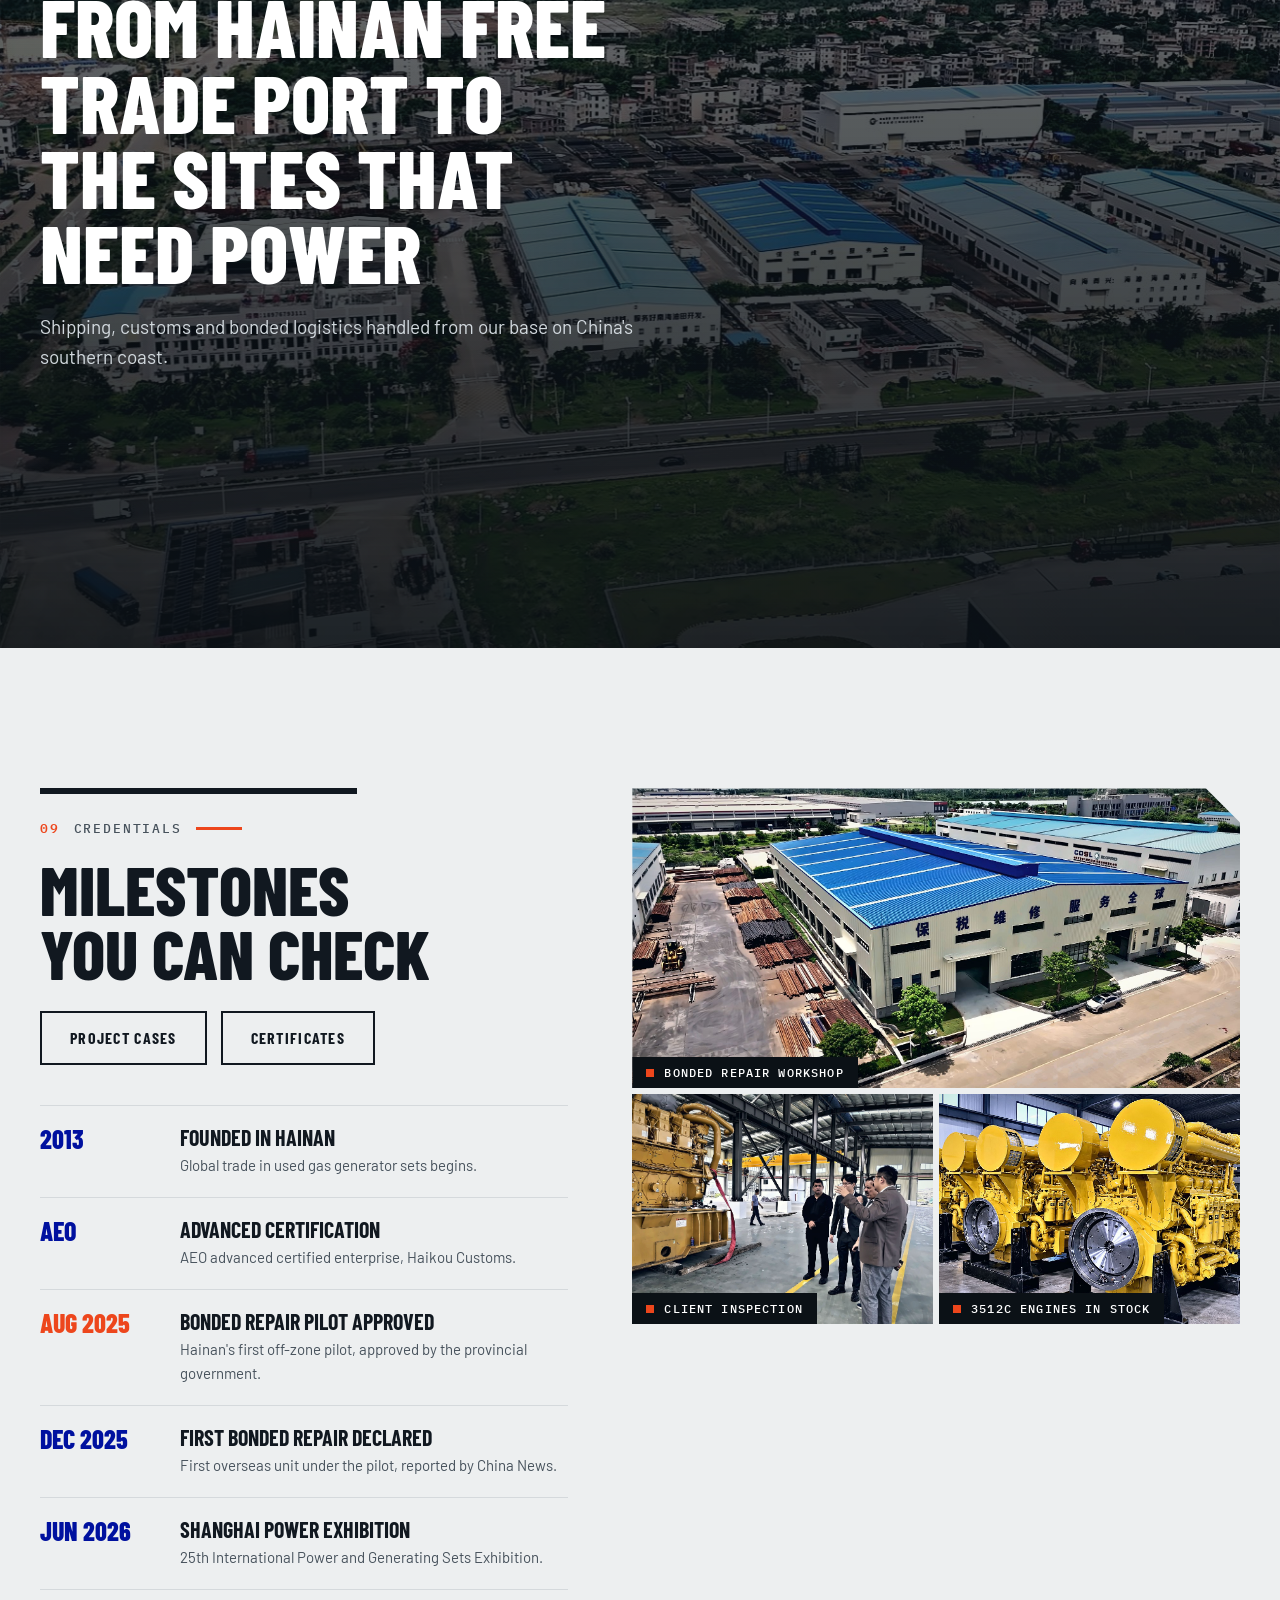
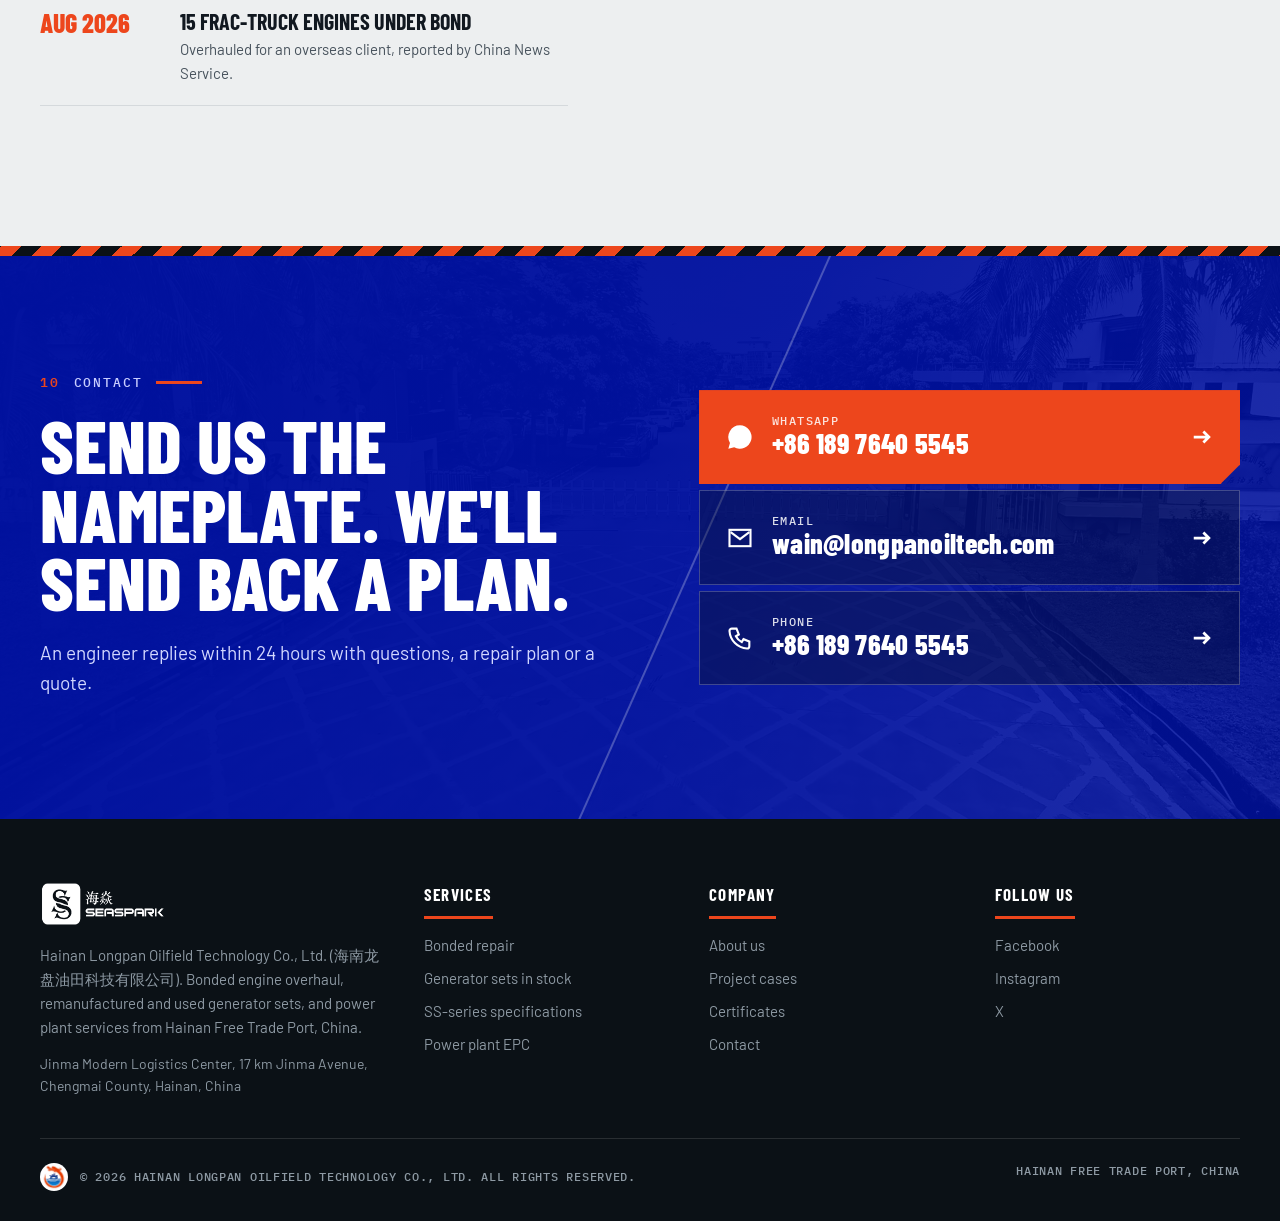
==== commit b22a40e3: "Update contact phone to +86 189 7640 5545 on all pages Co-Authored-By: Claude Fable 5.2 <noreply@ant" ====
--- a/index.html
+++ b/index.html
@@ -278,7 +278,7 @@
   <div class="ways">
     <a class="main" href="https://wa.me/8618976405545" target="_blank" rel="noopener"><svg viewBox="0 0 24 24" fill="currentColor"><path d="M12 2a10 10 0 0 0-8.6 15.1L2 22l5-1.3A10 10 0 1 0 12 2Zm4.5 12.1c-.2-.1-1.5-.7-1.7-.8-.2-.1-.4-.1-.6.1l-.8 1c-.1.2-.3.2-.5.1a6.7 6.7 0 0 1-3.3-2.9c-.3-.4.3-.4.7-1.4.1-.2 0-.3 0-.4l-.8-1.8c-.2-.5-.4-.4-.6-.4h-.5a1 1 0 0 0-.7.3 3 3 0 0 0-.9 2.2 5.2 5.2 0 0 0 1.1 2.7 11.8 11.8 0 0 0 4.5 4c1.7.7 2.3.8 3.2.6a2.7 2.7 0 0 0 1.8-1.3 2.2 2.2 0 0 0 .2-1.3c-.1-.1-.3-.2-.5-.3Z"/></svg><div><small>WhatsApp</small><b>+86 189 7640 5545</b></div><svg class="arr" viewBox="0 0 16 16" fill="none" stroke="currentColor" stroke-width="2"><path d="M2 8h11M9 4l4 4-4 4"/></svg></a>
     <a href="mailto:wain@longpanoiltech.com"><svg viewBox="0 0 24 24" fill="none" stroke="currentColor" stroke-width="1.8"><rect x="3" y="5" width="18" height="14"/><path d="m4 7 8 6 8-6"/></svg><div><small>Email</small><b>wain@longpanoiltech.com</b></div><svg class="arr" viewBox="0 0 16 16" fill="none" stroke="currentColor" stroke-width="2"><path d="M2 8h11M9 4l4 4-4 4"/></svg></a>
-    <a href="tel:+8615996277820"><svg viewBox="0 0 24 24" fill="none" stroke="currentColor" stroke-width="1.8"><path d="M5 4h4l2 5-2.5 1.5a11 11 0 0 0 5 5L15 13l5 2v4a2 2 0 0 1-2 2A16 16 0 0 1 3 6a2 2 0 0 1 2-2"/></svg><div><small>Phone</small><b>+86 159 9627 7820</b></div><svg class="arr" viewBox="0 0 16 16" fill="none" stroke="currentColor" stroke-width="2"><path d="M2 8h11M9 4l4 4-4 4"/></svg></a>
+    <a href="tel:+8618976405545"><svg viewBox="0 0 24 24" fill="none" stroke="currentColor" stroke-width="1.8"><path d="M5 4h4l2 5-2.5 1.5a11 11 0 0 0 5 5L15 13l5 2v4a2 2 0 0 1-2 2A16 16 0 0 1 3 6a2 2 0 0 1 2-2"/></svg><div><small>Phone</small><b>+86 189 7640 5545</b></div><svg class="arr" viewBox="0 0 16 16" fill="none" stroke="currentColor" stroke-width="2"><path d="M2 8h11M9 4l4 4-4 4"/></svg></a>
   </div>
 </div></section>
 </main>
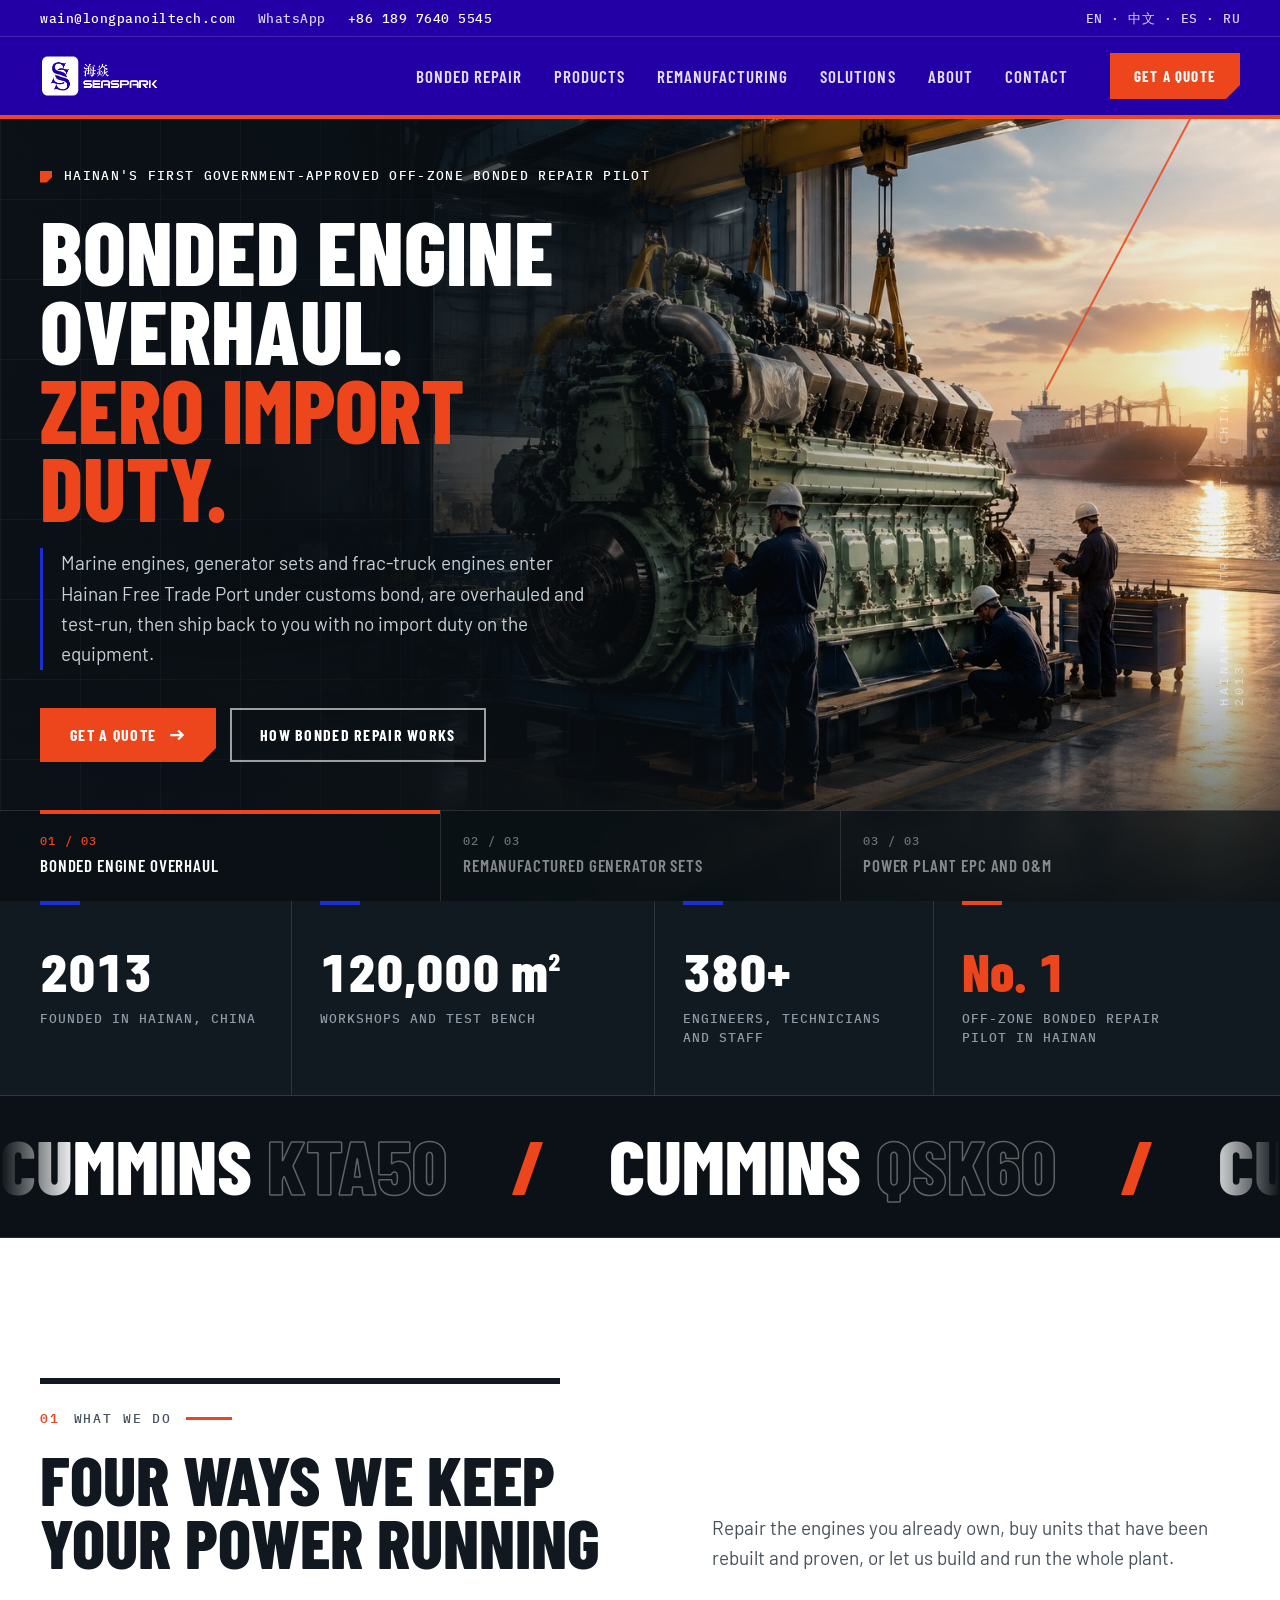
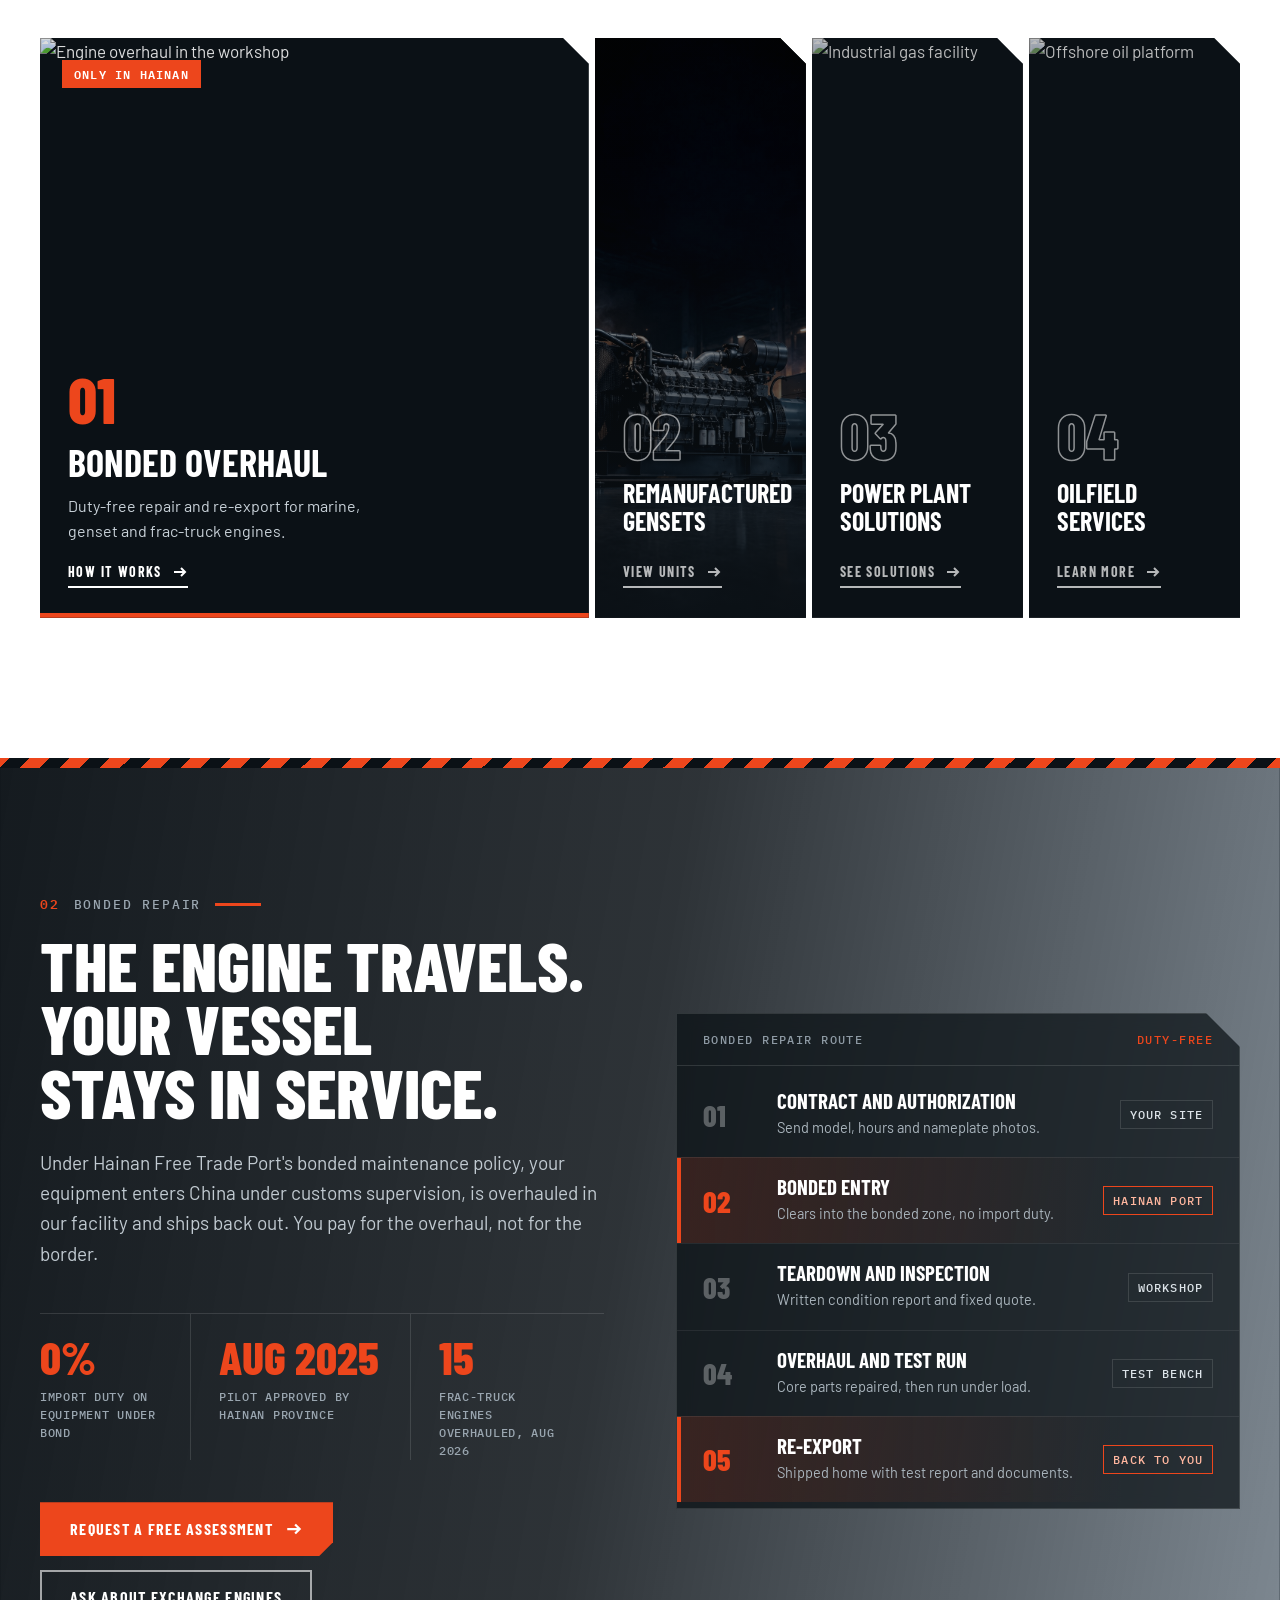
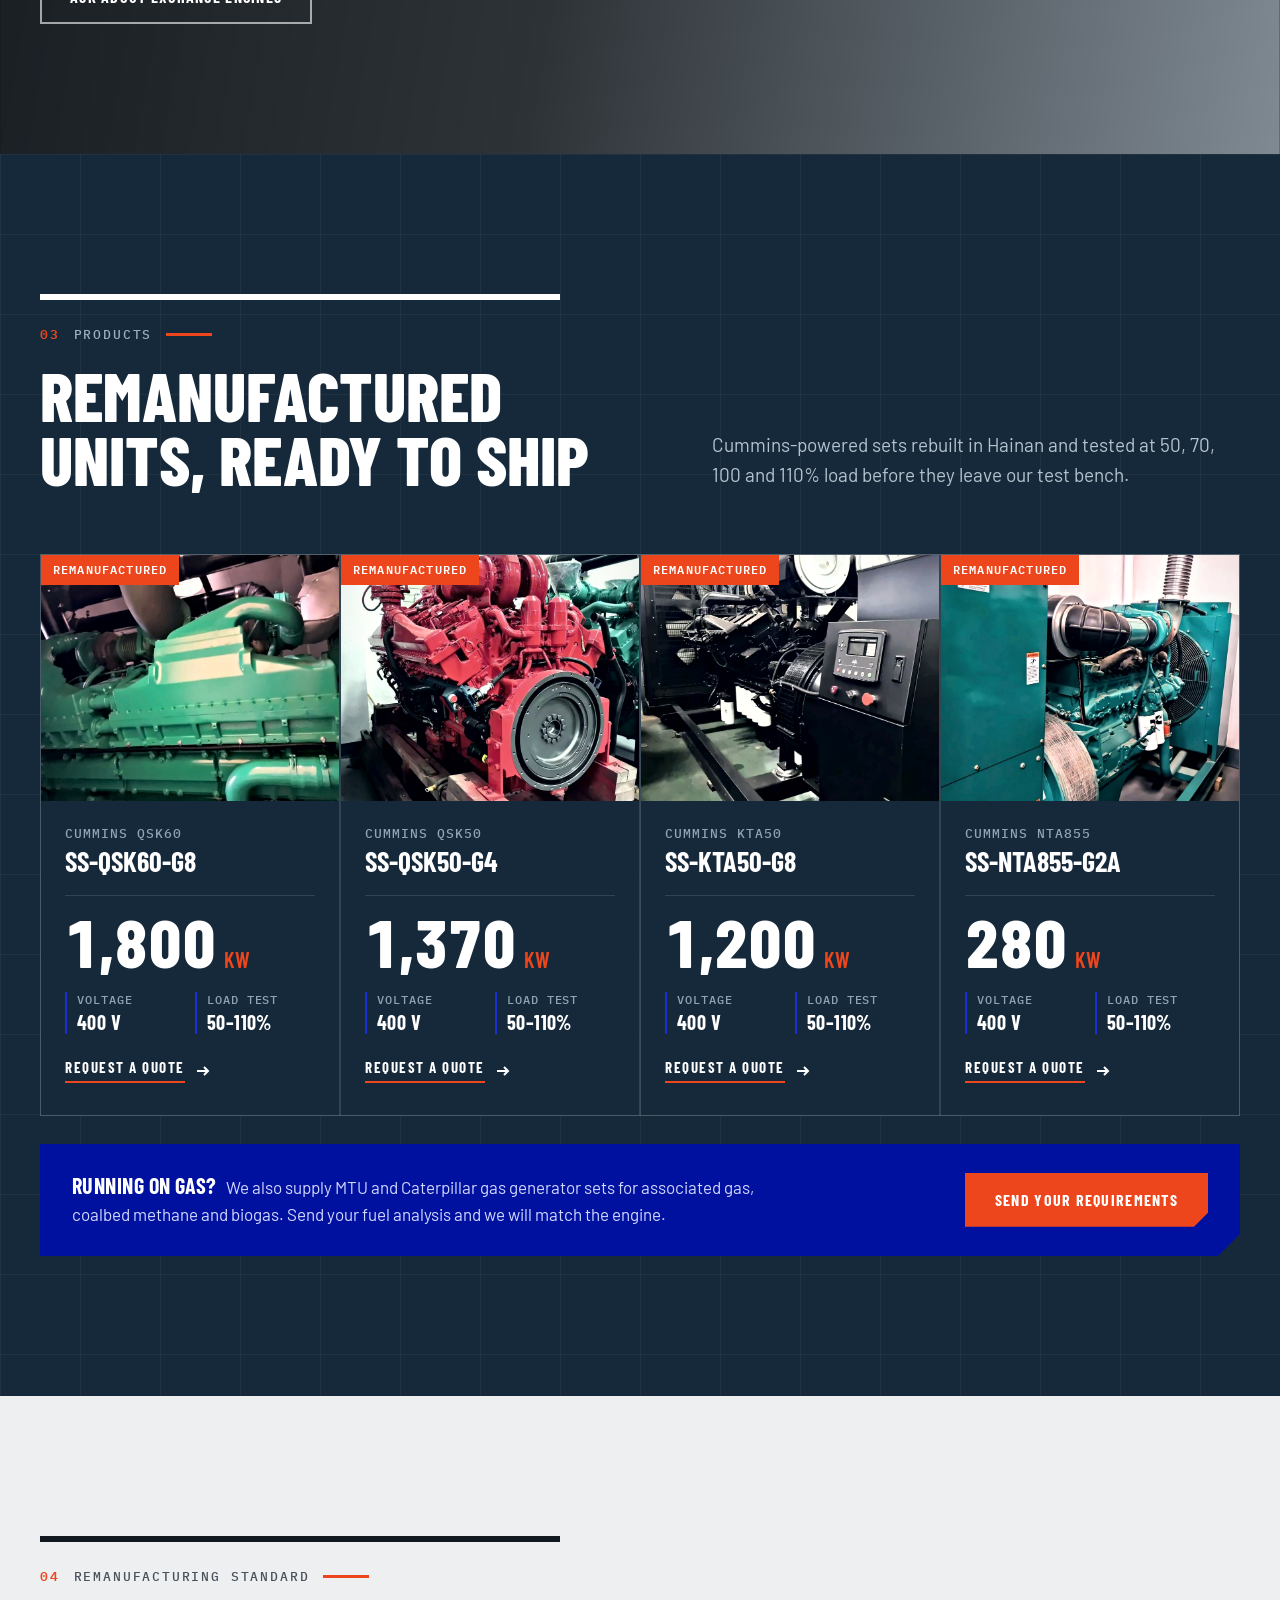
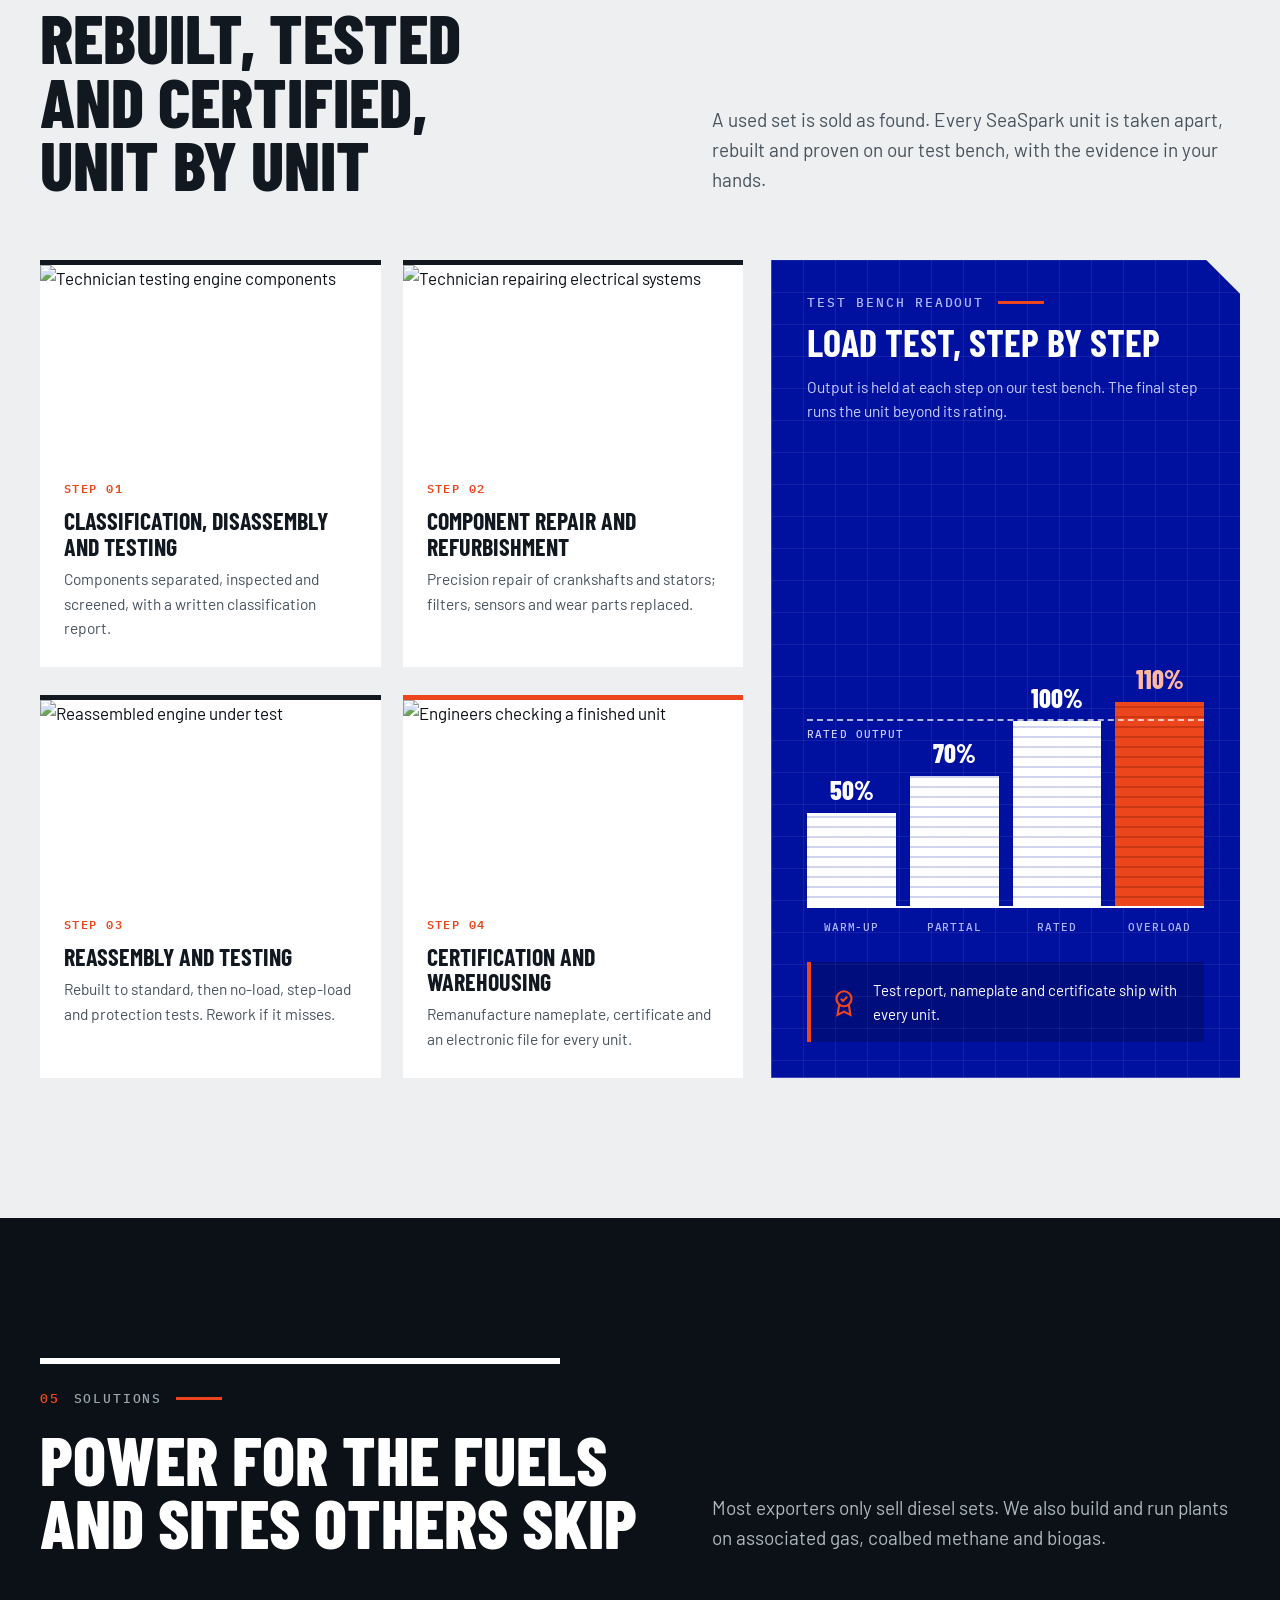
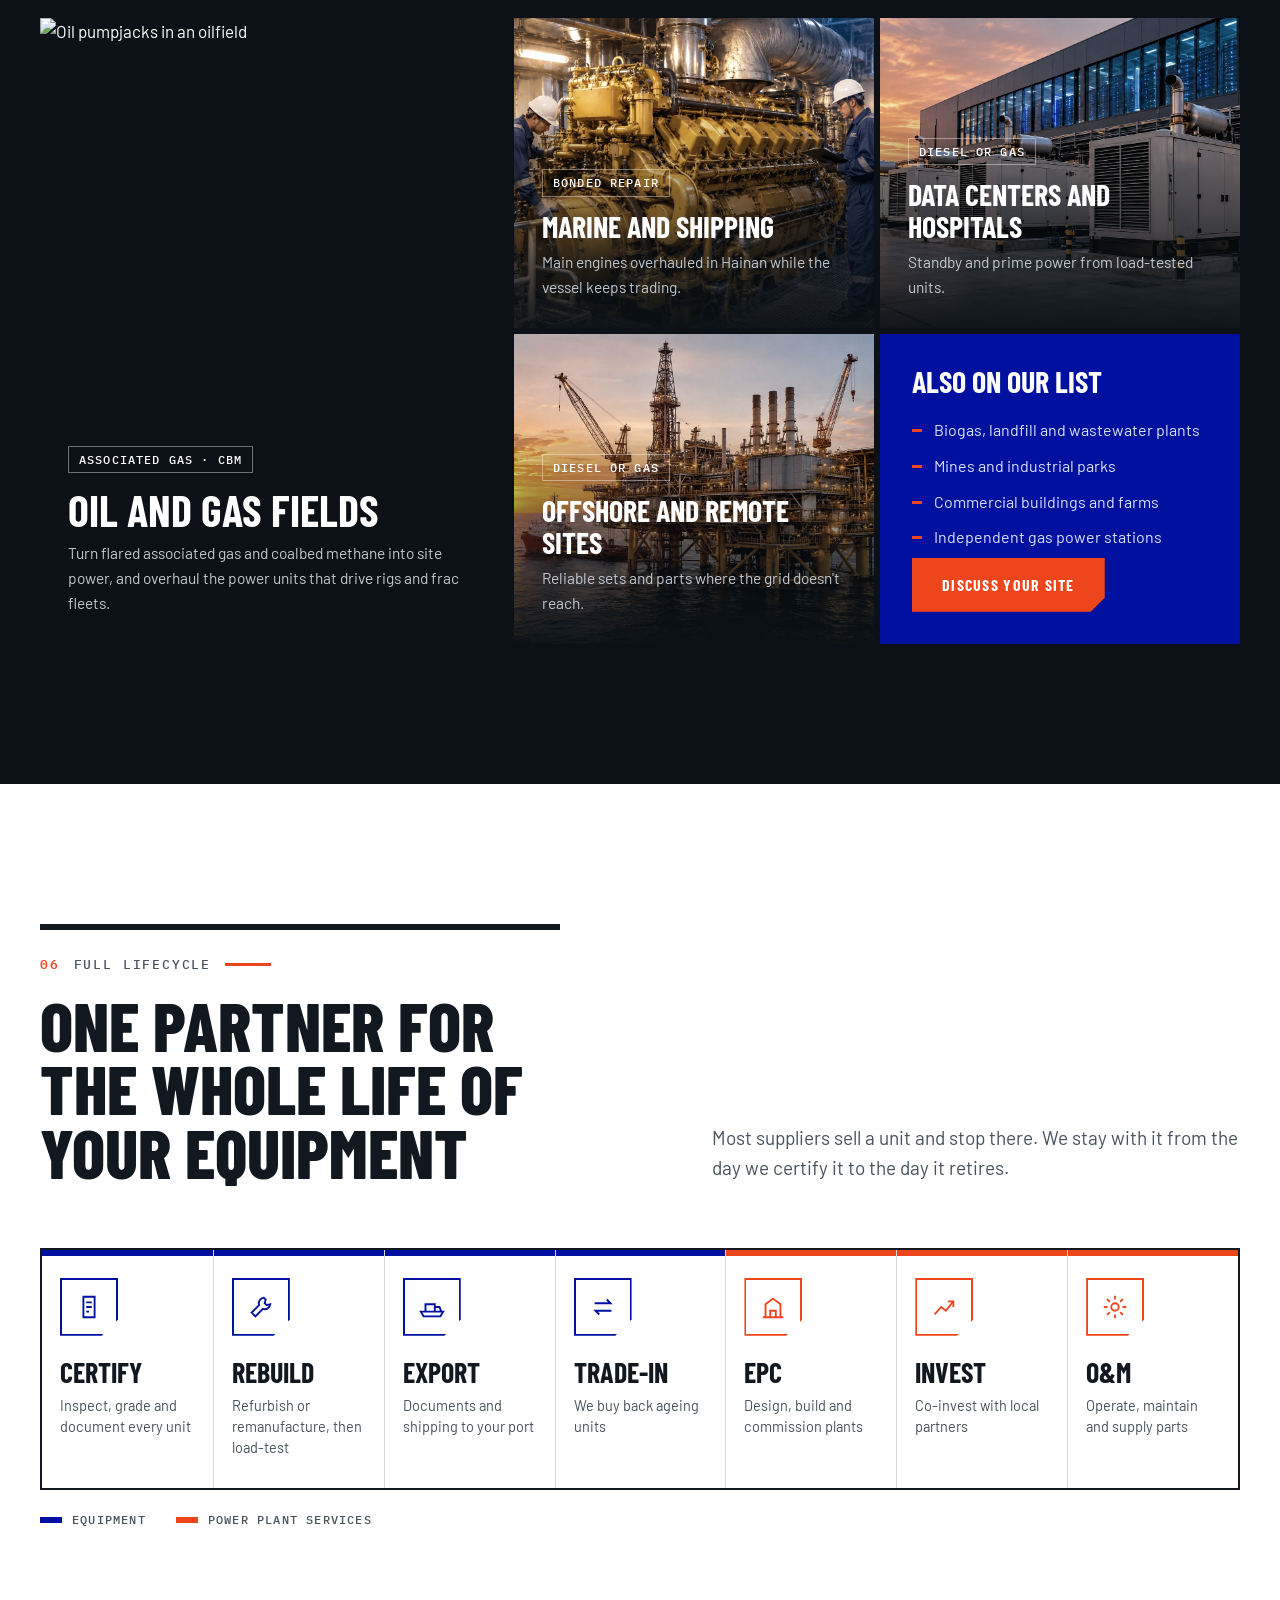
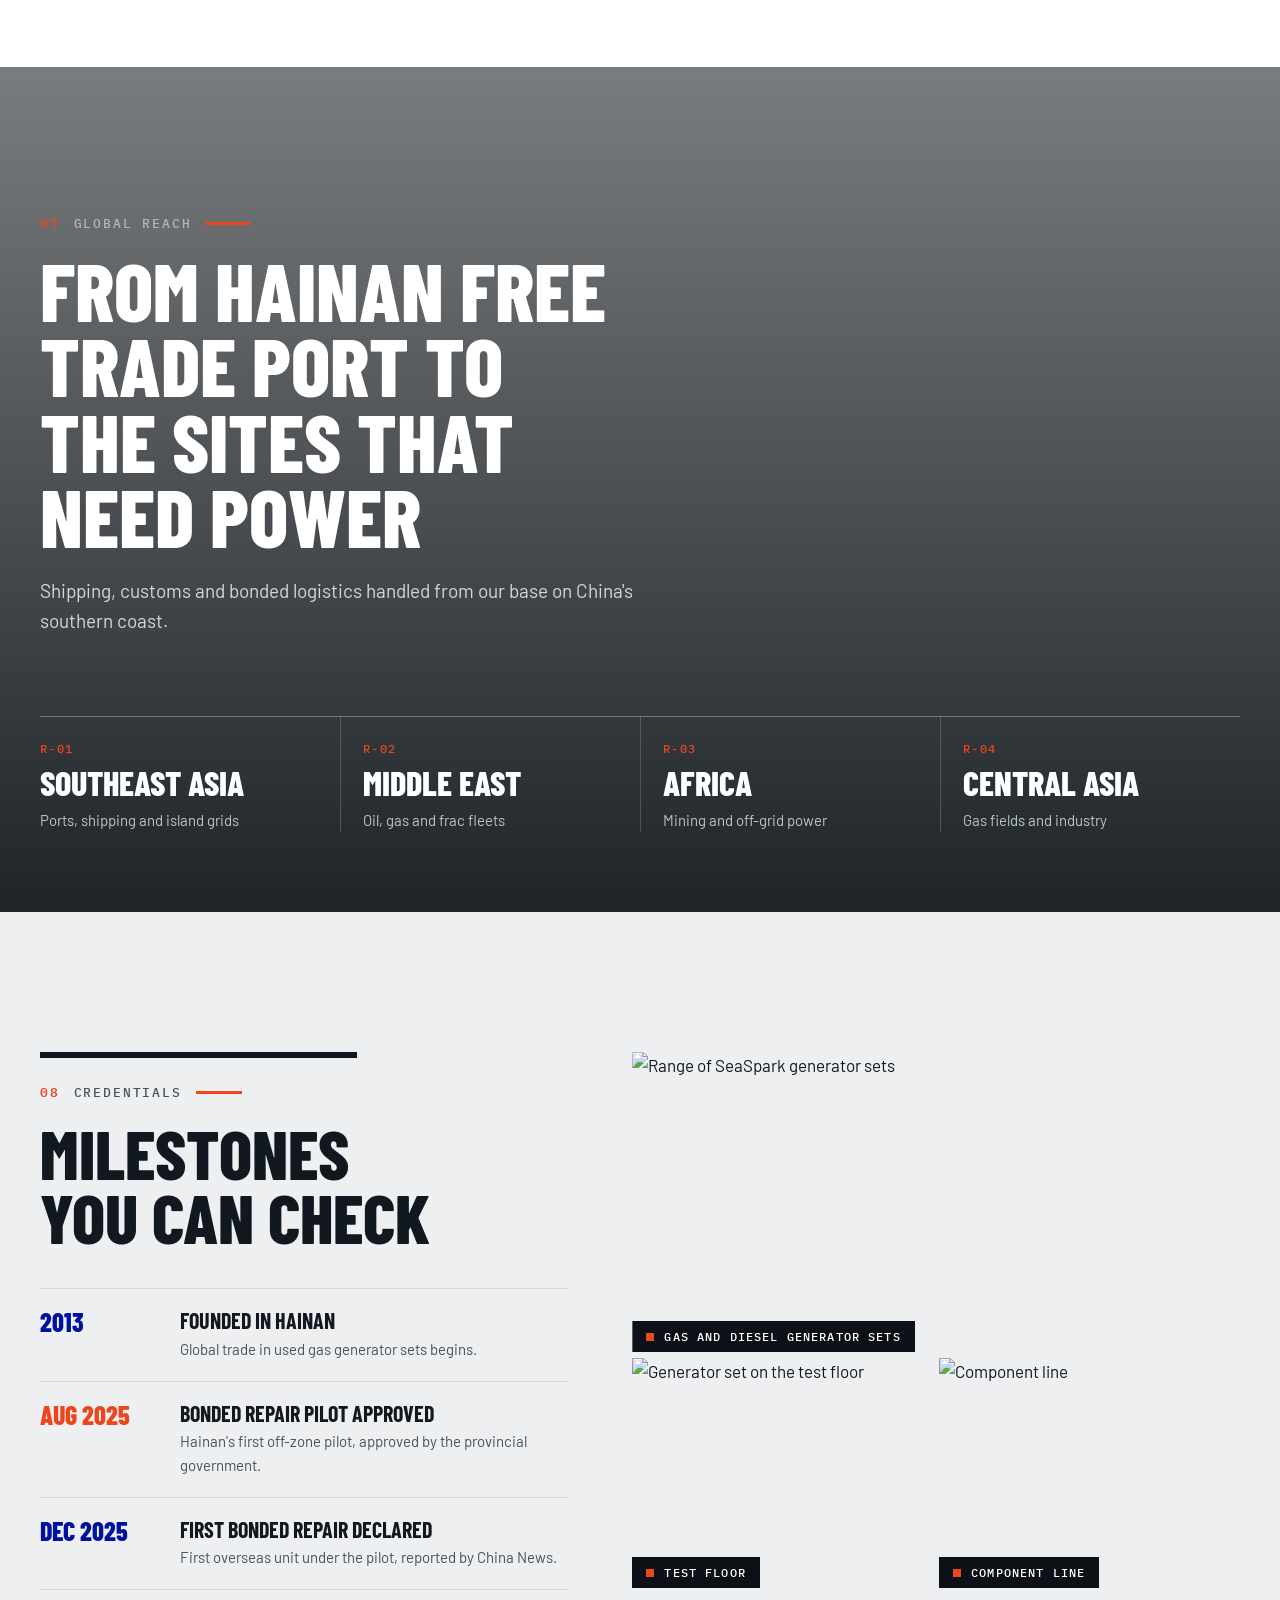
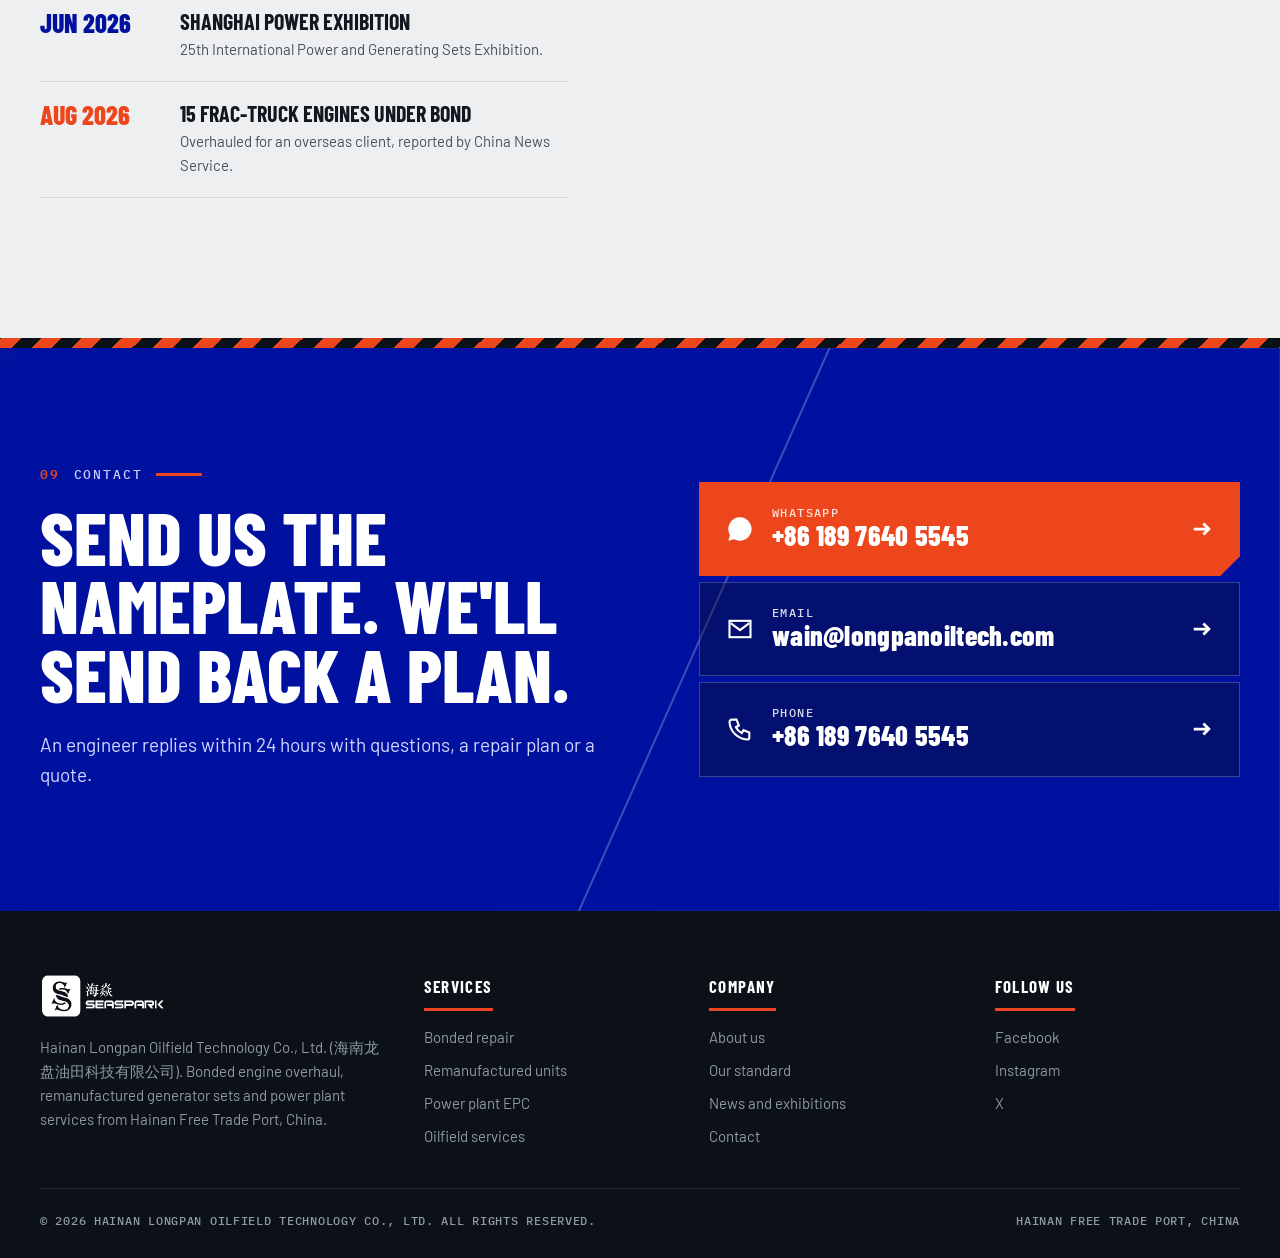
==== commit 2560e7a4: "Update contact email, WhatsApp and phone Email: wain@longpanoiltech.com WhatsApp / phone: +86 189 76" ====
--- a/index.html
+++ b/index.html
@@ -4,33 +4,475 @@
 <meta charset="utf-8">
 <meta name="viewport" content="width=device-width, initial-scale=1, viewport-fit=cover">
 <title>LP SeaSpark | Bonded Engine Overhaul & Remanufactured Generator Sets</title>
-<meta name="description" content="Hainan Longpan Oilfield Technology (LP SeaSpark): duty-free bonded engine overhaul in Hainan Free Trade Port, remanufactured and used Caterpillar, Cummins and MTU generator sets in stock, and power plant EPC, investment and O&M.">
+<meta name="description" content="Hainan Longpan Oilfield Technology (LP SeaSpark): duty-free bonded engine overhaul in Hainan Free Trade Port, load-tested remanufactured generator sets, and power plant EPC, investment and O&M.">
 <meta name="theme-color" content="#2300A5">
 <link rel="preconnect" href="https://fonts.googleapis.com">
 <link rel="preconnect" href="https://fonts.gstatic.com" crossorigin>
 <link rel="stylesheet" href="https://fonts.googleapis.com/css2?family=Barlow+Condensed:wght@500;600;700;800&family=Barlow:wght@400;500;600;700&family=IBM+Plex+Mono:wght@400;500;600&display=swap">
-<link rel="stylesheet" href="css/site.css">
+<style>
+/* Heavy-industrial direction: steel-dark and concrete bands, condensed uppercase type,
+   chamfered corners, hazard stripes. Colours from the client's two sites:
+   SeaSpark blue (lpseaspark.com) and FuDianKang signal orange + steel navy (fudiankang.com). */
+:root{
+  --logo:#2300A5; --logo-deep:#1A007C; --blue:#00119F; --blue-2:#1B2FD6; --blue-ink:#8C98FF;
+  --orange:#ED461C; --orange-2:#FF5A2E;
+  --steel:#1F394C; --steel-2:#16293A; --night:#0B1116; --coal:#121A21;
+  --ink:#111820; --ink-2:#47525C; --ink-3:#7D8790;
+  --paper:#FFFFFF; --concrete:#EDEFF0; --line:#D5D9DC; --line-d:rgba(255,255,255,.12);
+  --f-head:"Barlow Condensed","Arial Narrow",Arial,sans-serif;
+  --f-body:"Barlow",system-ui,-apple-system,"Segoe UI",Arial,sans-serif;
+  --f-mono:"IBM Plex Mono",ui-monospace,Menlo,Consolas,monospace;
+  --wrap:1280px; --gut:clamp(16px,4vw,40px);
+  --cut:14px;
+  --hazard:repeating-linear-gradient(-45deg,var(--orange) 0 14px,var(--night) 14px 28px);
+  --grid:linear-gradient(rgba(255,255,255,.045) 1px,transparent 1px),linear-gradient(90deg,rgba(255,255,255,.045) 1px,transparent 1px);
+}
+*{box-sizing:border-box}
+html{scroll-behavior:smooth}
+body{margin:0;background:var(--paper);color:var(--ink);font:17px/1.6 var(--f-body);-webkit-font-smoothing:antialiased;overflow-x:hidden}
+img{display:block;max-width:100%}
+a{color:inherit;text-decoration:none}
+.wrap{max-width:var(--wrap);margin-inline:auto;padding-inline:var(--gut)}
+h1,h2,h3{font-family:var(--f-head);margin:0;text-transform:uppercase;font-weight:800;letter-spacing:0}
+h2{font-size:clamp(40px,5.4vw,80px);line-height:.92;text-wrap:balance}
+h3{font-size:22px;line-height:1.05;font-weight:700}
+p{margin:0}
+.mono{font-family:var(--f-mono)}
+.kicker{display:flex;align-items:center;gap:14px;font:500 13px/1 var(--f-mono);text-transform:uppercase;letter-spacing:.14em;color:var(--ink-2);margin-bottom:22px}
+.kicker b{color:var(--orange);font-weight:600}
+.kicker::after{content:"";width:46px;height:3px;background:var(--orange)}
+.lead{font-size:19px;line-height:1.6;color:var(--ink-2);max-width:56ch}
+.sec{padding:140px 0;position:relative}
+.sec-head{display:grid;grid-template-columns:minmax(0,1.15fr) minmax(0,1fr);gap:64px;align-items:end;margin-bottom:64px;position:relative;padding-top:34px}
+.sec-head::before{content:"";position:absolute;left:0;top:0;width:min(44%,520px);height:6px;background:currentColor}
+.dark{background:var(--night);color:#fff}
+.dark .kicker{color:#9AA6B0}
+.dark .lead{color:#AEB8C0}
+.steelbg{background:var(--steel-2);color:#fff}
+.steelbg .kicker{color:#9AB0C0}
+.steelbg .lead{color:#B4C3CE}
+.concrete{background:var(--concrete)}
+
+/* buttons: filled ones get a chamfered corner */
+.btn{display:inline-flex;align-items:center;justify-content:center;gap:12px;min-height:54px;padding:0 28px;font:700 16px/1 var(--f-head);text-transform:uppercase;letter-spacing:.08em;border:2px solid transparent;transition:background .2s,color .2s,border-color .2s}
+.btn svg{width:18px;height:18px;transition:transform .2s}
+.btn:hover svg{transform:translateX(4px)}
+.btn-orange,.btn-blue{clip-path:polygon(0 0,100% 0,100% calc(100% - var(--cut)),calc(100% - var(--cut)) 100%,0 100%)}
+.btn-orange{background:var(--orange);color:#fff}
+.btn-orange:hover{background:var(--orange-2)}
+.btn-blue{background:var(--blue);color:#fff}
+.btn-blue:hover{background:var(--blue-2)}
+.btn-ghost{border-color:rgba(255,255,255,.6);color:#fff}
+.btn-ghost:hover{background:#fff;color:var(--night);border-color:#fff}
+.btn-line{border-color:var(--ink);color:var(--ink)}
+.btn-line:hover{background:var(--ink);color:#fff}
+.link{display:inline-flex;align-items:center;gap:10px;font:700 15px/1 var(--f-head);text-transform:uppercase;letter-spacing:.1em;padding-bottom:6px;border-bottom:2px solid currentColor}
+.link svg{width:16px;height:16px;transition:transform .2s}
+a:hover .link svg,.link:hover svg{transform:translateX(4px)}
+:focus-visible{outline:3px solid var(--orange);outline-offset:3px}
+
+/* top bar + nav */
+.topbar{background:var(--logo);color:#D6CCFF;border-bottom:1px solid rgba(255,255,255,.14);font:500 12.5px/1 var(--f-mono);letter-spacing:.04em}
+.topbar .wrap{display:flex;justify-content:space-between;gap:16px;height:36px;align-items:center}
+.topbar span{display:inline-flex;gap:22px}
+.topbar b{color:#fff;font-weight:500}
+.nav{position:sticky;top:0;z-index:50;background:var(--logo);color:#fff;border-bottom:4px solid var(--orange)}
+.nav .wrap{display:flex;align-items:center;gap:28px;height:78px}
+.logo img{height:40px;width:auto}
+.nav ul{display:flex;gap:4px;list-style:none;margin:0 0 0 auto;padding:0}
+.nav ul a{position:relative;display:block;padding:10px 14px;font:600 17px/1 var(--f-head);text-transform:uppercase;letter-spacing:.06em;color:#E4DEFF}
+.nav ul a::after{content:"";position:absolute;left:14px;right:14px;bottom:2px;height:3px;background:var(--orange);transform:scaleX(0);transform-origin:left;transition:transform .25s}
+.nav ul a:hover{color:#fff}.nav ul a:hover::after{transform:scaleX(1)}
+.nav .btn{min-height:46px;padding:0 22px;font-size:15px}
+
+/* hero */
+.hero{position:relative;height:calc(100svh - 118px);max-height:920px;min-height:730px;overflow:hidden;background:var(--night);color:#fff}
+.slide{position:absolute;inset:0;opacity:0;transition:opacity 1s ease}
+.slide.on{opacity:1}
+.slide img{position:absolute;inset:0;width:100%;height:100%;object-fit:cover;transform:scale(1.06);transition:transform 7s ease-out;filter:saturate(.85) contrast(1.08)}
+.slide.on img{transform:scale(1)}
+.slide::after{content:"";position:absolute;inset:0;background:linear-gradient(90deg,rgba(11,17,22,.94) 0%,rgba(11,17,22,.78) 38%,rgba(11,17,22,.15) 72%,rgba(11,17,22,.05) 100%),linear-gradient(0deg,rgba(11,17,22,.85) 0%,rgba(11,17,22,0) 34%)}
+.hero::before{content:"";position:absolute;inset:0;z-index:1;pointer-events:none;background-image:var(--grid);background-size:80px 80px;mask-image:linear-gradient(90deg,#000 0%,transparent 60%);-webkit-mask-image:linear-gradient(90deg,#000 0%,transparent 60%)}
+.hero::after{content:"";position:absolute;z-index:1;right:5%;top:-6%;width:2px;height:46%;background:var(--orange);transform:rotate(28deg);transform-origin:top;opacity:.85;pointer-events:none}
+.slide .wrap{position:relative;z-index:2;height:100%;display:flex;flex-direction:column;justify-content:center;padding-top:40px;padding-bottom:130px}
+.slide .tag{display:inline-flex;align-self:flex-start;align-items:center;gap:12px;font:500 13px/1.3 var(--f-mono);text-transform:uppercase;letter-spacing:.1em;color:#fff;margin-bottom:26px}
+.slide .tag::before{content:"";width:12px;height:12px;background:var(--orange);clip-path:polygon(0 0,100% 0,100% 55%,55% 100%,0 100%)}
+.slide h1,.slide .h1{font-family:var(--f-head);font-size:clamp(50px,min(7vw,10vh),112px);line-height:.88;font-weight:800;text-transform:uppercase;max-width:13ch}
+.slide .h1 em,.slide h1 em{font-style:normal;color:var(--orange)}
+.slide p{font-size:19px;color:#C7D0D7;max-width:50ch;margin-top:22px;padding-left:18px;border-left:3px solid var(--blue-2)}
+.slide .cta{display:flex;gap:14px;flex-wrap:wrap;margin-top:38px}
+.side-tag{position:absolute;z-index:2;right:calc(var(--gut) - 6px);top:50%;transform:translateY(-50%) rotate(180deg);writing-mode:vertical-rl;font:500 11.5px var(--f-mono);letter-spacing:.3em;text-transform:uppercase;color:rgba(255,255,255,.45)}
+.dots{position:absolute;z-index:3;left:0;right:0;bottom:0;background:rgba(11,17,22,.72);backdrop-filter:blur(6px);-webkit-backdrop-filter:blur(6px);border-top:1px solid var(--line-d)}
+.dots .wrap{display:grid;grid-template-columns:repeat(3,minmax(0,1fr))}
+.dots button{position:relative;text-align:left;background:none;border:0;border-left:1px solid var(--line-d);color:rgba(255,255,255,.5);font:600 17px/1.1 var(--f-head);text-transform:uppercase;letter-spacing:.05em;padding:22px 22px 26px;cursor:pointer;transition:color .3s}
+.dots button:first-child{border-left:0;padding-left:0}
+.dots button b{display:block;font:500 12px var(--f-mono);letter-spacing:.1em;color:rgba(255,255,255,.4);margin-bottom:8px;transition:color .3s}
+.dots button::before{content:"";position:absolute;left:0;right:0;top:-1px;height:4px;background:var(--orange);transform:scaleX(0);transform-origin:left}
+.dots button[aria-current=true]{color:#fff}
+.dots button[aria-current=true] b{color:var(--orange)}
+.dots button[aria-current=true]::before{animation:prog 6.5s linear forwards}
+@keyframes prog{to{transform:scaleX(1)}}
+
+/* stats */
+.stats{background:var(--coal);color:#fff;border-bottom:1px solid var(--line-d)}
+.stats .wrap{display:grid;grid-template-columns:minmax(0,.9fr) minmax(0,1.3fr) minmax(0,1fr) minmax(0,1.1fr)}
+.stat{padding:46px 28px 48px;border-left:1px solid var(--line-d);position:relative}
+.stat:first-child{border-left:0;padding-left:0}
+.stat::before{content:"";position:absolute;top:0;left:28px;width:40px;height:4px;background:var(--blue-2)}
+.stat:first-child::before{left:0}
+.stat.hl::before{background:var(--orange)}
+.stat b{display:block;white-space:nowrap;font:800 clamp(40px,4.2vw,66px)/.9 var(--f-head);font-variant-numeric:tabular-nums}
+.stat b sup{font-size:.45em;vertical-align:top;position:relative;top:.15em}
+.stat.hl b{color:var(--orange)}
+.stat span{display:block;margin-top:14px;font:500 12.5px/1.5 var(--f-mono);text-transform:uppercase;letter-spacing:.08em;color:#8E9AA4}
+
+/* engines marquee: outlined giant type */
+.marquee{background:var(--night);overflow:hidden;padding:30px 0 34px;border-bottom:1px solid var(--line-d)}
+.mq{overflow:hidden;mask-image:linear-gradient(90deg,transparent,#000 6%,#000 94%,transparent);-webkit-mask-image:linear-gradient(90deg,transparent,#000 6%,#000 94%,transparent)}
+.mq-track{display:flex;gap:64px;width:max-content;animation:mq 40s linear infinite}
+.mq-track span{font:800 clamp(44px,6vw,84px)/1 var(--f-head);text-transform:uppercase;white-space:nowrap;color:transparent;-webkit-text-stroke:1.5px rgba(255,255,255,.34)}
+.mq-track span em{font-style:normal;color:#fff;-webkit-text-stroke:0}
+.mq-track span::after{content:"/";margin-left:64px;color:var(--orange);-webkit-text-stroke:0}
+@keyframes mq{to{transform:translateX(-50%)}}
+
+/* business panels */
+.biz{display:flex;gap:6px;height:580px}
+.card{flex:1 1 0;min-width:0;transition:flex-grow .7s cubic-bezier(.2,.7,.2,1);position:relative;overflow:hidden;color:#fff;display:flex;flex-direction:column;justify-content:flex-end;isolation:isolate;background:var(--night);clip-path:polygon(0 0,calc(100% - 26px) 0,100% 26px,100% 100%,0 100%)}
+.card img{position:absolute;inset:0;width:100%;height:100%;object-fit:cover;z-index:-2;transition:transform .8s,filter .6s;filter:grayscale(.55) contrast(1.1) brightness(.85)}
+.card.active img{filter:grayscale(0) contrast(1.05)}
+.card::before{content:"";position:absolute;inset:0;z-index:-1;background:linear-gradient(180deg,rgba(11,17,22,.15) 20%,rgba(11,17,22,.95) 100%)}
+.card::after{content:"";position:absolute;left:0;right:0;bottom:0;height:5px;background:var(--blue-2);transform:scaleX(0);transform-origin:left;transition:transform .5s}
+.card.active::after{transform:scaleX(1)}
+.card.star::after{background:var(--orange)}
+.card:hover img{transform:scale(1.05)}
+.card .body{padding:30px 28px}
+.card .no{display:block;font:800 64px/1 var(--f-head);color:transparent;-webkit-text-stroke:1.5px rgba(255,255,255,.55);margin-bottom:12px}
+.card.active .no{color:var(--orange);-webkit-text-stroke:0}
+.card h3{font-size:26px;transition:font-size .4s}
+.card.active{flex-grow:2.6}
+.card.active h3{font-size:38px}
+.card p{font-size:16px;color:#C9D2D9;margin-top:10px;max-width:36ch;opacity:0;max-height:0;transition:opacity .4s,max-height .5s}
+.card.active p{opacity:1;max-height:120px;transition-delay:.25s}
+.card .link{margin-top:20px;font-size:14px;opacity:.7}
+.card.active .link{opacity:1}
+.card .flag{position:absolute;top:22px;left:22px;font:600 12px/1 var(--f-mono);text-transform:uppercase;letter-spacing:.1em;background:var(--orange);color:#fff;padding:8px 12px}
+
+/* bonded band */
+.band{position:relative;color:#fff;overflow:hidden;isolation:isolate;border-top:10px solid transparent;border-image:var(--hazard) 10}
+.band > img{position:absolute;left:0;right:0;top:-12%;width:100%;height:124%;object-fit:cover;z-index:-2;will-change:transform;filter:saturate(.8)}
+.band::before{content:"";position:absolute;inset:0;z-index:-1;background:linear-gradient(100deg,rgba(11,17,22,.96) 0%,rgba(11,17,22,.86) 48%,rgba(22,41,58,.55) 100%),var(--grid);background-size:auto,80px 80px}
+.band .wrap{display:grid;grid-template-columns:minmax(0,1fr) minmax(0,1fr);gap:72px;align-items:center;padding-block:130px}
+.band .kicker{color:#9AA6B0}
+.band .lead{color:#C1CAD1;margin-top:24px}
+.perks{display:grid;grid-template-columns:repeat(3,auto);justify-content:start;gap:0;margin-top:44px;border-top:1px solid var(--line-d)}
+.perks div{padding:20px 28px 0 0;max-width:220px}
+.perks div + div{padding-left:28px;border-left:1px solid var(--line-d)}
+.perks b{display:block;white-space:nowrap;font:800 46px/1 var(--f-head);text-transform:uppercase;color:var(--orange)}
+.perks span{display:block;margin-top:8px;font:500 12px/1.5 var(--f-mono);text-transform:uppercase;letter-spacing:.06em;color:#9AA6B0}
+.band .cta{display:flex;gap:14px;flex-wrap:wrap;margin-top:42px}
+.route{background:rgba(11,17,22,.72);border:1px solid var(--line-d);backdrop-filter:blur(8px);-webkit-backdrop-filter:blur(8px);clip-path:polygon(0 0,calc(100% - 34px) 0,100% 34px,100% 100%,0 100%)}
+.route header{display:flex;justify-content:space-between;padding:18px 26px;border-bottom:1px solid var(--line-d);font:500 12px var(--f-mono);text-transform:uppercase;letter-spacing:.12em;color:#8E9AA4}
+.route header b{color:var(--orange);font-weight:500}
+.route ol{list-style:none;margin:0;padding:6px 0;counter-reset:s}
+.route li{counter-increment:s;display:grid;grid-template-columns:58px 1fr auto;gap:16px;align-items:center;padding:18px 26px;position:relative}
+.route li + li{border-top:1px solid rgba(255,255,255,.07)}
+.route li::before{content:counter(s,decimal-leading-zero);font:800 30px/1 var(--f-head);color:rgba(255,255,255,.3)}
+.route li.port{background:linear-gradient(90deg,rgba(237,70,28,.16),transparent 80%)}
+.route li.port::before{color:var(--orange)}
+.route li.port::after{content:"";position:absolute;left:0;top:0;bottom:0;width:4px;background:var(--orange)}
+.route h3{font-size:21px}
+.route p{font-size:14.5px;color:#A9B4BC;margin-top:4px}
+.route em{font:500 11.5px var(--f-mono);font-style:normal;text-transform:uppercase;letter-spacing:.1em;color:#DCE3E8;border:1px solid var(--line-d);padding:6px 9px;white-space:nowrap}
+.route li.port em{border-color:var(--orange);color:#FFB79F}
+
+/* units: nameplate cards on steel */
+.units{background:var(--steel-2);color:#fff;overflow:hidden}
+.units::before{content:"";position:absolute;inset:0;background-image:var(--grid);background-size:80px 80px;pointer-events:none}
+.units .wrap{position:relative}
+.unit-grid{display:grid;grid-template-columns:repeat(4,minmax(0,1fr));gap:2px;background:var(--line-d);border:1px solid var(--line-d)}
+.unit{background:var(--steel-2);display:flex;flex-direction:column;transition:background .3s;position:relative}
+.unit:hover{background:#1C3346}
+.unit-img{aspect-ratio:4/3.3;overflow:hidden;position:relative;background:#0E1B26}
+.unit-img img{width:100%;height:100%;object-fit:cover;transition:transform .6s;filter:contrast(1.05)}
+.unit:hover .unit-img img{transform:scale(1.05)}
+.unit-img span{position:absolute;top:0;left:0;font:600 11.5px/1 var(--f-mono);text-transform:uppercase;letter-spacing:.1em;color:#fff;background:var(--orange);padding:9px 12px}
+.unit-body{padding:24px 24px 26px;display:flex;flex-direction:column;flex:1}
+.unit-body small{font:500 12.5px var(--f-mono);text-transform:uppercase;letter-spacing:.08em;color:#8FA4B4}
+.unit-body h3{font-size:28px;margin-top:6px}
+.unit-pw{display:flex;align-items:baseline;gap:8px;margin-top:18px;padding-top:18px;border-top:1px solid var(--line-d)}
+.unit-pw b{font:800 66px/.85 var(--f-head);font-variant-numeric:tabular-nums}
+.unit-pw span{font:600 22px var(--f-head);color:var(--orange);text-transform:uppercase}
+.unit-spec{display:grid;grid-template-columns:1fr 1fr;gap:10px;margin-top:20px;font:500 11.5px var(--f-mono);text-transform:uppercase;letter-spacing:.08em;color:#8FA4B4}
+.unit-spec span{border-left:2px solid var(--blue-2);padding-left:10px}
+.unit-spec b{display:block;font:700 20px/1.2 var(--f-head);letter-spacing:.02em;color:#fff;margin-top:3px}
+.unit .link{margin-top:auto;padding-top:26px;align-self:flex-start;border:0}
+.unit .link span{border-bottom:2px solid var(--orange);padding-bottom:6px}
+.gasline{display:flex;flex-wrap:wrap;gap:22px;align-items:center;justify-content:space-between;margin-top:28px;padding:28px 32px;background:var(--blue);clip-path:polygon(0 0,100% 0,100% calc(100% - 22px),calc(100% - 22px) 100%,0 100%)}
+.gasline p{color:#D2D7FF;max-width:72ch;font-size:17px}
+.gasline b{color:#fff;font:700 22px var(--f-head);text-transform:uppercase;letter-spacing:.02em;margin-right:6px}
+
+/* reman */
+.reman-grid{display:grid;grid-template-columns:minmax(0,1.5fr) minmax(0,1fr);gap:28px;align-items:stretch}
+.steps{display:grid;grid-template-columns:repeat(2,minmax(0,1fr));gap:28px 22px;list-style:none;margin:0;padding:0;counter-reset:st}
+.steps li{counter-increment:st;background:#fff;border-top:5px solid var(--ink)}
+.steps li:nth-child(4){border-top-color:var(--orange)}
+.steps figure{margin:0;aspect-ratio:16/9;overflow:hidden;position:relative}
+.steps figure img{width:100%;height:100%;object-fit:cover;filter:grayscale(.3) contrast(1.08)}
+.steps .t{padding:22px 24px 26px;position:relative}
+.steps .t::before{content:"STEP " counter(st,decimal-leading-zero);display:block;font:600 12px var(--f-mono);letter-spacing:.12em;color:var(--orange);margin-bottom:10px}
+.steps h3{font-size:24px}
+.steps p{font-size:15.5px;color:var(--ink-2);margin-top:8px}
+.load{background:var(--blue);color:#fff;padding:36px;display:flex;flex-direction:column;position:relative;overflow:hidden;clip-path:polygon(0 0,calc(100% - 34px) 0,100% 34px,100% 100%,0 100%)}
+.load::before{content:"";position:absolute;inset:0;background-image:linear-gradient(rgba(255,255,255,.07) 1px,transparent 1px),linear-gradient(90deg,rgba(255,255,255,.07) 1px,transparent 1px);background-size:32px 32px}
+.load > *{position:relative;z-index:1}
+.load .kicker{color:#AEB6FF;margin-bottom:14px}
+.load h3{font-size:38px}
+.load > p{color:#C9CEFF;font-size:15.5px;margin-top:12px}
+.bars-wrap{margin-top:auto;padding-top:40px}
+.bars{position:relative;display:grid;grid-template-columns:repeat(4,1fr);gap:14px;align-items:end;height:250px;border-bottom:2px solid #fff}
+.rated{position:absolute;left:0;right:0;bottom:74.5%;height:0;border-top:2px dashed rgba(255,255,255,.7);font:500 11px/1 var(--f-mono);text-transform:uppercase;letter-spacing:.1em;color:#C9CEFF;z-index:1}
+.rated span{position:relative;top:8px}
+.bar{display:flex;flex-direction:column;justify-content:flex-end;align-items:center;gap:8px;height:100%}
+.bar i{display:block;width:100%;background:repeating-linear-gradient(0deg,#fff 0 8px,rgba(255,255,255,.82) 8px 10px)}
+.bar:last-child i{background:repeating-linear-gradient(0deg,var(--orange) 0 8px,#C93812 8px 10px)}
+.bar b{font:800 26px var(--f-head)}
+.bar:last-child b{color:#FFB79F}
+.bars-x{display:grid;grid-template-columns:repeat(4,1fr);gap:14px;margin-top:12px;font:500 11px var(--f-mono);text-transform:uppercase;letter-spacing:.08em;color:#AEB6FF;text-align:center}
+.cert{display:flex;gap:14px;align-items:center;margin-top:28px;padding:16px 18px;background:rgba(0,0,0,.22);border-left:4px solid var(--orange);font-size:15px}
+.cert svg{width:30px;height:30px;flex:none;color:var(--orange)}
+
+/* applications */
+.apps{background:var(--night);color:#fff}
+.app-grid{display:grid;grid-template-columns:1.3fr 1fr 1fr;grid-template-rows:310px 310px;gap:6px}
+.app{position:relative;overflow:hidden;color:#fff;display:flex;flex-direction:column;justify-content:flex-end;isolation:isolate}
+.app:first-child{grid-row:1/3}
+.app img{position:absolute;inset:0;width:100%;height:100%;object-fit:cover;z-index:-2;transition:transform .6s,filter .5s;filter:grayscale(.4) contrast(1.1)}
+.app:hover img{transform:scale(1.05);filter:none}
+.app::before{content:"";position:absolute;inset:0;z-index:-1;background:linear-gradient(180deg,transparent 30%,rgba(11,17,22,.95))}
+.app::after{content:"";position:absolute;left:0;top:0;width:0;height:5px;background:var(--orange);transition:width .45s}
+.app:hover::after{width:100%}
+.app .body{padding:28px}
+.app .fuel{display:inline-block;font:500 11.5px/1 var(--f-mono);text-transform:uppercase;letter-spacing:.1em;padding:7px 10px;border:1px solid rgba(255,255,255,.4);margin-bottom:14px}
+.app h3{font-size:30px}
+.app:first-child h3{font-size:44px}
+.app p{font-size:15.5px;color:#C1CAD1;margin-top:8px;max-width:44ch}
+.app.text{background:var(--blue);justify-content:space-between;padding:32px}
+.app.text::before,.app.text::after{display:none}
+.app.text ul{list-style:none;margin:20px 0 0;padding:0;display:grid;gap:10px;font-size:16px;color:#DCE0FF}
+.app.text li{display:flex;gap:12px;align-items:baseline}
+.app.text li::before{content:"";width:10px;height:3px;background:var(--orange);flex:none;transform:translateY(-4px)}
+
+/* lifecycle */
+.chain{list-style:none;margin:0;padding:0;display:grid;grid-template-columns:repeat(7,minmax(0,1fr));border:2px solid var(--ink)}
+.chain li{position:relative;padding:28px 18px 30px;border-left:1px solid var(--line);background:#fff;transition:background .25s}
+.chain li:first-child{border-left:0}
+.chain li:hover{background:var(--concrete)}
+.chain li::before{content:"";position:absolute;left:0;right:0;top:0;height:6px;background:var(--blue)}
+.chain li:nth-child(n+5)::before{background:var(--orange)}
+.chain i{width:58px;height:58px;display:grid;place-items:center;color:var(--blue);border:2px solid currentColor;clip-path:polygon(0 0,100% 0,100% 72%,72% 100%,0 100%)}
+.chain li:nth-child(n+5) i{color:var(--orange)}
+.chain i svg{width:28px;height:28px}
+.chain h3{font-size:28px;margin-top:22px}
+.chain p{font-size:14.5px;color:var(--ink-2);margin-top:8px;line-height:1.45}
+.chain-note{display:flex;gap:30px;margin-top:22px;font:500 12px var(--f-mono);text-transform:uppercase;letter-spacing:.1em;color:var(--ink-2)}
+.chain-note span{display:flex;align-items:center;gap:10px}
+.chain-note i{width:22px;height:6px;background:var(--blue)}
+.chain-note span + span i{background:var(--orange)}
+
+/* global band */
+.global{position:relative;color:#fff;isolation:isolate;overflow:hidden}
+.global > img{position:absolute;left:0;right:0;top:-12%;width:100%;height:124%;object-fit:cover;z-index:-2;will-change:transform}
+.global::before{content:"";position:absolute;inset:0;z-index:-1;background:linear-gradient(180deg,rgba(11,17,22,.55),rgba(11,17,22,.92)),var(--grid);background-size:auto,80px 80px}
+.global .wrap{padding-block:150px 80px}
+.global .kicker{color:#AEB8C0}
+.global h2{max-width:17ch;font-size:clamp(46px,6.4vw,98px)}
+.global .lead{color:#D2D9DE;margin-top:22px}
+.regions{display:grid;grid-template-columns:repeat(4,minmax(0,1fr));margin-top:80px;border-top:1px solid rgba(255,255,255,.3)}
+.regions div{padding:24px 22px 0 0}
+.regions div + div{padding-left:22px;border-left:1px solid rgba(255,255,255,.18)}
+.regions small{display:block;font:500 11.5px var(--f-mono);letter-spacing:.12em;color:var(--orange)}
+.regions b{display:block;font:800 34px/1 var(--f-head);text-transform:uppercase;margin-top:10px}
+.regions span{display:block;font-size:15px;color:#BCC6CD;margin-top:8px}
+
+/* credentials */
+.cred-grid{display:grid;grid-template-columns:minmax(0,1fr) minmax(0,1.15fr);gap:64px;align-items:start}
+.cred-grid > div:first-child{position:relative;padding-top:34px}
+.cred-grid > div:first-child::before{content:"";position:absolute;left:0;top:0;width:60%;height:6px;background:var(--ink)}
+.tl{list-style:none;margin:40px 0 0;padding:0}
+.tl li{display:grid;grid-template-columns:120px 1fr;gap:20px;padding:20px 0;border-top:1px solid var(--line)}
+.tl li:last-child{border-bottom:1px solid var(--line)}
+.tl time{font:800 26px/1 var(--f-head);text-transform:uppercase;color:var(--blue)}
+.tl li.hot time{color:var(--orange)}
+.tl h3{font-size:22px}
+.tl p{font-size:15px;color:var(--ink-2);margin-top:4px}
+.mosaic{display:grid;grid-template-columns:1fr 1fr;grid-template-rows:300px 230px;gap:6px}
+.mosaic figure{margin:0;overflow:hidden;position:relative;background:var(--concrete)}
+.mosaic figure:first-child{grid-column:1/-1;clip-path:polygon(0 0,calc(100% - 34px) 0,100% 34px,100% 100%,0 100%)}
+.mosaic img{width:100%;height:100%;object-fit:cover}
+.mosaic figcaption{position:absolute;left:0;bottom:0;font:500 11.5px/1 var(--f-mono);text-transform:uppercase;letter-spacing:.1em;background:var(--night);color:#fff;padding:10px 14px}
+.mosaic figcaption::before{content:"";display:inline-block;width:8px;height:8px;background:var(--orange);margin-right:10px}
+
+/* closing */
+.closing{position:relative;color:#fff;overflow:hidden;isolation:isolate;background:var(--blue);border-top:10px solid transparent;border-image:var(--hazard) 10}
+.closing > img{position:absolute;inset:0;width:100%;height:100%;object-fit:cover;z-index:-2;opacity:.35;filter:grayscale(1)}
+.closing::before{content:"";position:absolute;inset:0;z-index:-1;background:linear-gradient(110deg,rgba(0,17,159,.97) 0%,rgba(0,17,159,.88) 55%,rgba(0,17,159,.6) 100%)}
+.closing::after{content:"";position:absolute;left:54%;top:-20%;width:2px;height:150%;background:rgba(255,255,255,.25);transform:rotate(24deg);z-index:-1}
+.closing .wrap{display:grid;grid-template-columns:minmax(0,1.1fr) minmax(0,1fr);gap:64px;align-items:center;padding-block:120px}
+.closing h2{font-size:clamp(44px,5.8vw,88px)}
+.closing .lead{color:#D2D7FF;margin-top:22px}
+.ways{display:grid;gap:6px}
+.ways a{display:flex;align-items:center;gap:18px;padding:22px 26px;background:rgba(11,17,22,.35);border:1px solid rgba(255,255,255,.22);transition:background .2s}
+.ways a:hover{background:rgba(11,17,22,.6)}
+.ways a.main{background:var(--orange);border-color:var(--orange);clip-path:polygon(0 0,100% 0,100% calc(100% - 20px),calc(100% - 20px) 100%,0 100%)}
+.ways a.main:hover{background:var(--orange-2)}
+.ways svg{width:28px;height:28px;flex:none}
+.ways small{display:block;font:500 11.5px var(--f-mono);text-transform:uppercase;letter-spacing:.12em;opacity:.85}
+.ways b{font:800 28px/1.1 var(--f-head);letter-spacing:.01em}
+.ways .arr{margin-left:auto;width:22px;height:22px;transition:transform .2s}
+.ways a:hover .arr{transform:translateX(4px)}
+
+footer{background:var(--night);color:#8E9AA4;font-size:15px}
+footer .wrap{display:grid;grid-template-columns:1.4fr 1fr 1fr 1fr;gap:40px;padding-block:64px 30px}
+footer img{height:42px;width:auto;margin-bottom:18px}
+footer h4{font:700 17px var(--f-head);text-transform:uppercase;letter-spacing:.08em;color:#fff;margin:0 0 14px;padding-bottom:12px;border-bottom:3px solid var(--orange);display:inline-block}
+footer ul{list-style:none;margin:0;padding:0;display:grid;gap:9px}
+footer a:hover{color:#fff}
+.legal{grid-column:1/-1;display:flex;justify-content:space-between;flex-wrap:wrap;gap:12px;border-top:1px solid var(--line-d);padding-top:24px;font:500 12px var(--f-mono);text-transform:uppercase;letter-spacing:.06em}
+
+/* scroll reveal: only armed when JS runs and motion is allowed */
+.rv-on [data-rv]{opacity:0;transform:translateY(40px);transition:opacity .9s ease,transform .9s cubic-bezier(.2,.7,.2,1)}
+.rv-on [data-rv].in{opacity:1;transform:none}
+.rv-on [data-rv="2"]{transition-delay:.1s}.rv-on [data-rv="3"]{transition-delay:.2s}
+.rv-on .sec-head[data-rv]::before{transform:scaleX(0);transform-origin:left;transition:transform 1s .2s cubic-bezier(.2,.7,.2,1)}
+.rv-on .sec-head[data-rv].in::before{transform:scaleX(1)}
+
+/* responsive */
+@media (max-width:1100px){
+  .nav ul{display:none}.nav .btn{margin-left:auto}
+  .unit-grid{grid-template-columns:repeat(2,minmax(0,1fr))}
+  .biz{height:480px}
+  .band .wrap,.reman-grid,.cred-grid,.closing .wrap,.sec-head{grid-template-columns:1fr;gap:40px}
+  .chain{grid-template-columns:repeat(4,minmax(0,1fr))}
+  .chain li:nth-child(5){border-left:0}.chain li:nth-child(n+5){border-top:1px solid var(--line)}
+  footer .wrap{grid-template-columns:1fr 1fr}
+  .side-tag{display:none}
+}
+@media (max-width:720px){
+  .topbar{display:none}
+  .sec{padding:84px 0}
+  .sec-head{margin-bottom:40px}
+  .lead{font-size:17px}
+  .hero{height:auto;min-height:780px}
+  .hero::after{display:none}
+  .slide .wrap{justify-content:flex-start;padding-top:64px;padding-bottom:130px}
+  .slide h1,.slide .h1{font-size:50px}
+  .slide p{font-size:16.5px}
+  .slide::after{background:linear-gradient(180deg,rgba(11,17,22,.6),rgba(11,17,22,.95))}
+  .stats .wrap{grid-template-columns:1fr 1fr}
+  .stat{padding:30px 16px 32px}.stat::before{left:16px}
+  .stat:nth-child(3){border-left:0;padding-left:0}.stat:nth-child(3)::before{left:0}
+  .stat:nth-child(n+3){border-top:1px solid var(--line-d)}
+  .stat b{font-size:42px}
+  .unit-grid,.steps,.perks{grid-template-columns:1fr}
+  .perks div{max-width:none}.perks div + div{padding-left:0;border-left:0;border-top:1px solid var(--line-d);margin-top:18px}
+  .biz{flex-direction:column;height:auto}.card{flex:none;height:320px}.card p{opacity:1;max-height:none}.card h3,.card.active h3{font-size:30px}.card .no{font-size:44px}
+  .card img{filter:grayscale(0) contrast(1.05)}
+  .dots button{font-size:13px;padding:16px 10px 18px}.dots button:first-child{padding-left:0}
+  .route li{grid-template-columns:44px 1fr;padding:16px 18px}.route em{grid-column:2;justify-self:start}
+  .route li::before{font-size:24px}
+  .app-grid{grid-template-columns:1fr;grid-template-rows:none}
+  .app{min-height:280px}.app:first-child{grid-row:auto}.app:first-child h3{font-size:34px}
+  .chain{grid-template-columns:1fr 1fr}
+  .chain li:nth-child(odd){border-left:0}.chain li:nth-child(n+3){border-top:1px solid var(--line)}
+  .regions{grid-template-columns:1fr 1fr;row-gap:28px}
+  .regions div:nth-child(3){padding-left:0;border-left:0}
+  .regions b{font-size:28px}
+  .tl li{grid-template-columns:1fr;gap:6px}
+  .mosaic{grid-template-rows:220px 160px}
+  footer .wrap{grid-template-columns:1fr}
+  .band .wrap{padding-block:84px}
+  .closing .wrap{padding-block:84px}
+  .ways b{font-size:22px}
+}
+
+/* intro: test-bench ignition, then bay doors open onto the hero */
+.intro{position:fixed;inset:0;z-index:100;pointer-events:auto}
+.intro .door{position:absolute;left:0;right:0;height:50.5%;background:var(--night);overflow:hidden;transition:transform 1s cubic-bezier(.76,0,.24,1)}
+.intro .door .ph{position:absolute;left:0;right:0;height:100vh;height:100lvh;display:flex;justify-content:center;background:radial-gradient(50% 40% at 50% 66%,rgba(237,70,28,.12),transparent 70%),var(--night)}
+.intro .door.t .ph{top:0}.intro .door.b .ph{bottom:0}
+.intro .door .ph img{position:absolute;left:50%;translate:-50% 0;width:min(62vw,1000px);height:auto;max-width:none;top:calc(100vh * .67 - min(62vw,1000px) * .945);-webkit-mask-image:radial-gradient(ellipse 50% 46% at 50% 63%,#000 58%,transparent 100%);mask-image:radial-gradient(ellipse 50% 46% at 50% 63%,#000 58%,transparent 100%);transform:scale(1.1);transform-origin:50% 63%;animation:introZoom 3.2s cubic-bezier(.2,.7,.2,1) forwards}
+.intro .door .ph::after{content:"";position:absolute;inset:0;background:radial-gradient(70% 55% at 50% 64%,rgba(11,17,22,0),rgba(11,17,22,.78) 100%),linear-gradient(180deg,rgba(11,17,22,.6) 0%,rgba(11,17,22,0) 45%,rgba(11,17,22,.35) 100%)}
+@keyframes introZoom{to{transform:scale(1)}}
+@media (max-aspect-ratio:3/4){.intro .door .ph img{position:static;translate:none;top:auto;width:100%;height:100%;object-fit:cover;-webkit-mask-image:none;mask-image:none}}
+.intro .door.b{bottom:0}
+.intro .door::after{content:"";position:absolute;inset:0;background-image:var(--grid);background-size:64px 64px}
+.intro .door.t{top:0;border-bottom:6px solid transparent;border-image:var(--hazard) 6}
+.intro .sweep{position:absolute;top:0;bottom:0;width:30%;left:-30%;z-index:1;background:linear-gradient(90deg,transparent,rgba(255,150,110,.10),transparent);animation:sweep 2.2s .2s ease-in-out forwards}
+@keyframes sweep{to{left:100%}}
+.intro .cap{margin-top:26px;font:500 11.5px var(--f-mono);text-transform:uppercase;letter-spacing:.16em;color:#9AA6B0;opacity:0;animation:inUp .5s .5s ease forwards}
+.intro .seam{position:absolute;left:0;right:0;top:50%;height:3px;margin-top:-1px;background:linear-gradient(90deg,transparent,var(--orange) 20%,#FFD0BC 50%,var(--orange) 80%,transparent);transform:scaleX(0);opacity:0;z-index:2;box-shadow:0 0 24px 4px rgba(237,70,28,.7)}
+.intro .core{position:absolute;left:50%;top:23%;transform:translate(-50%,-50%);width:min(560px,86vw);text-align:center;z-index:3;color:#fff;transition:opacity .35s,transform .35s}
+.intro .core img{height:64px;width:auto;margin:0 auto 34px;opacity:0;transform:translateY(10px);animation:inUp .6s .1s ease forwards}
+.intro .row{display:flex;justify-content:space-between;align-items:baseline;font:500 12px var(--f-mono);text-transform:uppercase;letter-spacing:.14em;color:#9AA6B0;opacity:0;animation:inUp .5s .3s ease forwards}
+.intro .row b{font:800 54px/1 var(--f-head);color:#fff;font-variant-numeric:tabular-nums;letter-spacing:0}
+.intro .row b.hot{color:var(--orange)}
+.intro .meter{position:relative;height:10px;background:rgba(255,255,255,.08);margin-top:14px;opacity:0;animation:inUp .5s .3s ease forwards}
+.intro .meter i{position:absolute;left:0;top:0;bottom:0;width:0;background:linear-gradient(90deg,var(--blue-2),var(--orange));box-shadow:0 0 18px rgba(237,70,28,.6)}
+.intro .ticks{position:relative;height:22px;margin-top:8px;font:500 11px var(--f-mono);color:#66727C;opacity:0;animation:inUp .5s .3s ease forwards}
+.intro .ticks span{position:absolute;transform:translateX(-50%);transition:color .2s}
+.intro .ticks span:nth-child(3){transform:translateX(-80%)}.intro .ticks span:last-child{transform:translateX(-60%)}
+.intro .ticks span.on{color:#fff}
+.intro canvas{position:absolute;inset:0;width:100%;height:100%;z-index:4;pointer-events:none}
+.intro .skip{position:absolute;right:max(20px,env(safe-area-inset-right,0px));bottom:max(20px,env(safe-area-inset-bottom,0px));z-index:5;background:none;border:1px solid rgba(255,255,255,.3);color:#C7D0D7;font:500 11.5px var(--f-mono);text-transform:uppercase;letter-spacing:.12em;padding:10px 14px;cursor:pointer}
+.intro .skip:hover{color:#fff;border-color:#fff}
+.intro.go .core{opacity:0;transform:translate(-50%,-50%) scale(.96)}
+.intro.go .seam{animation:seam .45s ease forwards}
+.intro.open .door.t{transform:translateY(-101%)}
+.intro.open .door.b{transform:translateY(101%)}
+.intro.open .seam{animation:seamOut .35s ease forwards}
+.intro.open .skip{opacity:0}
+@keyframes inUp{to{opacity:1;transform:none}}
+@keyframes seam{0%{transform:scaleX(0);opacity:1}100%{transform:scaleX(1);opacity:1}}
+@keyframes seamOut{0%{transform:scaleX(1);opacity:1}100%{transform:scaleX(1);opacity:0}}
+.has-intro .slide.on .tag,.has-intro .slide.on h1,.has-intro .slide.on .h1,.has-intro .slide.on p,.has-intro .slide.on .cta{opacity:0;transform:translateY(28px)}
+.has-intro .slide.on img{transform:scale(1.14)}
+.intro-done .slide.on .tag,.intro-done .slide.on h1,.intro-done .slide.on .h1,.intro-done .slide.on p,.intro-done .slide.on .cta{opacity:1;transform:none;transition:opacity .7s ease,transform .7s cubic-bezier(.2,.7,.2,1)}
+.intro-done .slide.on h1,.intro-done .slide.on .h1{transition-delay:.08s}.intro-done .slide.on p{transition-delay:.18s}.intro-done .slide.on .cta{transition-delay:.28s}
+.intro-done .slide.on img{transform:scale(1);transition:transform 2.4s cubic-bezier(.2,.7,.2,1)}
+@media (prefers-reduced-motion:reduce){*,*::before,*::after{transition:none!important;animation:none!important}}
+</style>
 </head>
 <body>
 
 <div class="intro" id="intro" aria-hidden="true" hidden>
-  <div class="door t"><div class="st"><img class="bgi" src="images/c-hero-3616.jpg" alt=""><div class="mk"><img src="images/logo-white.png" alt="" class="lg"><b>SEASPARK</b><span>Bonded overhaul <i></i> Remanufactured power <i></i> Since 2013</span></div></div></div><div class="door b"><div class="st"><img class="bgi" src="images/c-hero-3616.jpg" alt=""><div class="mk"><img src="images/logo-white.png" alt="" class="lg"><b>SEASPARK</b><span>Bonded overhaul <i></i> Remanufactured power <i></i> Since 2013</span></div></div></div>
-  <div class="ln"></div>
+  <div class="door t"><div class="ph"><img src="images/intro.jpg" alt=""></div></div><div class="door b"><div class="ph"><img src="images/intro.jpg" alt=""></div></div><div class="sweep"></div><div class="seam"></div>
+  <div class="core">
+    <img src="images/logo-white.png" alt="">
+    <div class="row"><span>Load test</span><b id="introPct">0%</b></div>
+    <div class="meter"><i id="introBar"></i></div>
+    <div class="ticks"><span style="left:45.45%">50%</span><span style="left:63.6%">70%</span><span style="left:90.9%">100%</span><span style="left:100%">110%</span></div>
+    <p class="cap">Hainan Free Trade Port · Bonded overhaul · Remanufactured power</p>
+  </div>
   <canvas id="introFx"></canvas>
-  <div class="hud"><span class="tl">LP SeaSpark<br>Hainan Free Trade Port</span><span class="tr">19°54′N · 110°01′E<br>Bonded maintenance zone</span><span class="bl" id="introPct">000</span><span class="br">Initialising</span><i class="prog" id="introBar"></i></div>
-  <button class="skip" id="introSkip" type="button">Skip</button>
+  <button class="skip" id="introSkip" type="button">Skip intro</button>
 </div>
 
 <div class="topbar"><div class="wrap">
   <span><b>wain@longpanoiltech.com</b>WhatsApp <b>+86 189 7640 5545</b></span>
-  <span>Hainan Free Trade Port · China</span>
+  <span>EN · 中文 · ES · RU</span>
 </div></div>
 
 <header class="nav"><div class="wrap">
-  <a class="logo" href="index.html"><img src="images/logo-white.png" alt="SeaSpark 海焱" width="130" height="40"></a>
-  <ul><li><a href="#bonded">Bonded Repair</a></li><li><a href="inventory.html">In Stock</a></li><li><a href="specs.html">Specs</a></li><li><a href="#reman">Remanufacturing</a></li><li><a href="cases.html">Cases</a></li><li><a href="about.html">About</a></li><li><a href="#contact">Contact</a></li></ul>
+  <a class="logo" href="#top"><img src="images/logo-white.png" alt="SeaSpark 海焱" width="130" height="40"></a>
+  <ul>
+    <li><a href="#bonded">Bonded Repair</a></li>
+    <li><a href="#units">Products</a></li>
+    <li><a href="#reman">Remanufacturing</a></li>
+    <li><a href="#apps">Solutions</a></li>
+    <li><a href="#about">About</a></li>
+    <li><a href="#contact">Contact</a></li>
+  </ul>
   <a class="btn btn-orange" href="#contact">Get a quote</a>
-  <button class="menu-btn" type="button" aria-label="Menu" aria-expanded="false"><svg viewBox="0 0 24 24" fill="none" stroke="currentColor" stroke-width="2"><path d="M3 6h18M3 12h18M3 18h18"/></svg></button>
 </div></header>
 
 <main id="top">
@@ -46,21 +488,21 @@
     </div>
   </div>
   <div class="slide">
-    <img src="images/c-hero-3616.jpg" alt="Caterpillar 3616 generator set in our Hainan workshop" style="object-position:55% 60%">
+    <img src="images/hero-2.jpg" alt="Remanufactured generator set in a test hall" style="object-position:70% 50%">
     <div class="wrap">
-      <span class="tag">SeaSpark remanufactured · In stock</span>
+      <span class="tag">SeaSpark remanufactured</span>
       <div class="h1">Rebuilt and load-tested to <em>110%</em></div>
-      <p>Caterpillar, Cummins, MTU, MWM and Jenbacher units in our Hainan yard. Remanufactured sets carry a 1-year / 1,000-hour warranty and a test report.</p>
-      <div class="cta"><a class="btn btn-orange" href="inventory.html">View stock <svg viewBox="0 0 16 16" fill="none" stroke="currentColor" stroke-width="2"><path d="M2 8h11M9 4l4 4-4 4"/></svg></a><a class="btn btn-ghost" href="#reman">Our standard</a></div>
+      <p>Cummins KTA50, QSK50, QSK60 and NTA855 generator sets, rebuilt to our standard with a test report and certificate for every unit.</p>
+      <div class="cta"><a class="btn btn-orange" href="#units">View units <svg viewBox="0 0 16 16" fill="none" stroke="currentColor" stroke-width="2"><path d="M2 8h11M9 4l4 4-4 4"/></svg></a><a class="btn btn-ghost" href="#reman">Our standard</a></div>
     </div>
   </div>
   <div class="slide">
-    <img src="images/c-plant-se-asia.jpg" alt="Containerised generator sets at a power plant we supplied in Southeast Asia" style="object-position:60% 50%">
+    <img src="images/hero-3.jpg" alt="Gas engine power plant hall at dusk" style="object-position:65% 50%">
     <div class="wrap">
       <span class="tag">EPC, investment and O&amp;M</span>
       <div class="h1">Power plants built, financed and <em>kept running</em></div>
       <p>Gas, associated-gas, coalbed-methane and biogas power plants, from feasibility to long-term operation.</p>
-      <div class="cta"><a class="btn btn-orange" href="#contact">Discuss a project <svg viewBox="0 0 16 16" fill="none" stroke="currentColor" stroke-width="2"><path d="M2 8h11M9 4l4 4-4 4"/></svg></a><a class="btn btn-ghost" href="cases.html">See our projects</a></div>
+      <div class="cta"><a class="btn btn-orange" href="#contact">Discuss a project <svg viewBox="0 0 16 16" fill="none" stroke="currentColor" stroke-width="2"><path d="M2 8h11M9 4l4 4-4 4"/></svg></a><a class="btn btn-ghost" href="#apps">See solutions</a></div>
     </div>
   </div>
   <span class="side-tag">Hainan Free Trade Port · China · Est. 2013</span>
@@ -72,8 +514,8 @@
 <!-- STATS -->
 <section class="stats" aria-label="Company facts"><div class="wrap">
   <div class="stat"><b>2013</b><span>Founded in Hainan, China</span></div>
-  <div class="stat"><b>130,000 m<sup>2</sup></b><span>Site, 3 km from Macun Port</span></div>
-  <div class="stat"><b>300+</b><span>Engineers, technicians and staff</span></div>
+  <div class="stat"><b>120,000 m<sup>2</sup></b><span>Workshops and test bench</span></div>
+  <div class="stat"><b>380+</b><span>Engineers, technicians and staff</span></div>
   <div class="stat hl"><b>No. 1</b><span>Off-zone bonded repair pilot in Hainan</span></div>
 </div></section>
 
@@ -86,20 +528,20 @@
     <p class="lead">Repair the engines you already own, buy units that have been rebuilt and proven, or let us build and run the whole plant.</p>
   </div>
   <div class="biz" data-rv="2">
-    <a class="card star active" href="#bonded"><img src="images/c-3616-workshop.jpg" alt="Caterpillar 3616 generator set in our bonded workshop"><span class="flag">Only in Hainan</span>
+    <a class="card star active" href="#bonded"><img src="images/biz-bonded.jpg" alt="Engine overhaul in the workshop"><span class="flag">Only in Hainan</span>
       <div class="body"><span class="no">01</span><h3>Bonded overhaul</h3><p>Duty-free repair and re-export for marine, genset and frac-truck engines.</p><span class="link">How it works <svg viewBox="0 0 16 16" fill="none" stroke="currentColor" stroke-width="2"><path d="M2 8h11M9 4l4 4-4 4"/></svg></span></div></a>
-    <a class="card" href="inventory.html"><img src="images/c-reman-kta50.jpg" alt="Remanufactured Cummins KTA50 generator set">
-      <div class="body"><span class="no">02</span><h3>Remanufactured gensets</h3><p>Remanufactured, used and unused gas and diesel sets, with photos and videos.</p><span class="link">View stock <svg viewBox="0 0 16 16" fill="none" stroke="currentColor" stroke-width="2"><path d="M2 8h11M9 4l4 4-4 4"/></svg></span></div></a>
-    <a class="card" href="cases.html"><img src="images/c-plant-uzbek.jpg" alt="Power plant in Uzbekistan">
-      <div class="body"><span class="no">03</span><h3>Power plant solutions</h3><p>EPC turnkey builds, co-investment and long-term O&amp;M.</p><span class="link">See projects <svg viewBox="0 0 16 16" fill="none" stroke="currentColor" stroke-width="2"><path d="M2 8h11M9 4l4 4-4 4"/></svg></span></div></a>
-    <a class="card" href="cases.html#case-05"><img src="images/c-frac-truck.jpg" alt="Overhauled Cat 3512C frac-truck engines loaded for re-export">
-      <div class="body"><span class="no">04</span><h3>Oilfield services</h3><p>Power-unit overhaul for rigs and frac fleets, plus rig parts.</p><span class="link">See the 3512C case <svg viewBox="0 0 16 16" fill="none" stroke="currentColor" stroke-width="2"><path d="M2 8h11M9 4l4 4-4 4"/></svg></span></div></a>
+    <a class="card" href="#units"><img src="images/intro.jpg" alt="Remanufactured generator set" style="object-position:50% 66%">
+      <div class="body"><span class="no">02</span><h3>Remanufactured gensets</h3><p>Used gas and diesel sets rebuilt, load-tested and certified.</p><span class="link">View units <svg viewBox="0 0 16 16" fill="none" stroke="currentColor" stroke-width="2"><path d="M2 8h11M9 4l4 4-4 4"/></svg></span></div></a>
+    <a class="card" href="#apps"><img src="images/biz-power.jpg" alt="Industrial gas facility">
+      <div class="body"><span class="no">03</span><h3>Power plant solutions</h3><p>EPC turnkey builds, co-investment and long-term O&amp;M.</p><span class="link">See solutions <svg viewBox="0 0 16 16" fill="none" stroke="currentColor" stroke-width="2"><path d="M2 8h11M9 4l4 4-4 4"/></svg></span></div></a>
+    <a class="card" href="#apps"><img src="images/biz-oilfield.jpg" alt="Offshore oil platform">
+      <div class="body"><span class="no">04</span><h3>Oilfield services</h3><p>Power-unit overhaul for rigs and frac fleets, plus rig parts.</p><span class="link">Learn more <svg viewBox="0 0 16 16" fill="none" stroke="currentColor" stroke-width="2"><path d="M2 8h11M9 4l4 4-4 4"/></svg></span></div></a>
   </div>
 </div></section>
 
 <!-- BONDED -->
 <section class="band" id="bonded">
-  <video src="videos/aerial-bonded.mp4" poster="images/poster-aerial-bonded.jpg" autoplay muted loop playsinline aria-hidden="true"></video>
+  <img src="images/band-ship.jpg" alt="">
   <div class="wrap">
     <div>
       <div class="kicker"><b>02</b>Bonded repair</div>
@@ -129,23 +571,22 @@
 <section class="sec units steelbg" id="units"><div class="wrap">
   <div class="sec-head" data-rv>
     <div><div class="kicker"><b>03</b>Products</div><h2>Remanufactured units, ready to ship</h2></div>
-    <p class="lead">Cummins-powered sets rebuilt in Hainan and tested at 50, 70, 100 and 110% load before they leave our test bench. Warranty: 1 year or 1,000 hours.</p>
+    <p class="lead">Cummins-powered sets rebuilt in Hainan and tested at 50, 70, 100 and 110% load before they leave our test bench.</p>
   </div>
   <div class="unit-grid" data-rv="2">
-    <article class="unit"><div class="unit-img"><img src="images/unit-qsk60.jpg" alt="Remanufactured Cummins QSK60-G8 generator set in our Hainan stock"><span>Remanufactured</span></div>
+    <article class="unit"><div class="unit-img"><img src="images/unit-qsk60.jpg" alt="SS-QSK60-G8 remanufactured engine"><span>Remanufactured</span></div>
       <div class="unit-body"><small>Cummins QSK60</small><h3>SS-QSK60-G8</h3><div class="unit-pw"><b>1,800</b><span>kW</span></div>
-      <div class="unit-spec"><span>Voltage<b>400 V</b></span><span>Load test<b>50–110%</b></span></div><a class="link" href="inventory.html#cum-qsk60-g8-1800-reman"><span>Photos and video</span> <svg viewBox="0 0 16 16" fill="none" stroke="currentColor" stroke-width="2"><path d="M2 8h11M9 4l4 4-4 4"/></svg></a></div></article>
-    <article class="unit"><div class="unit-img"><img src="images/unit-qsk50.jpg" alt="Remanufactured Cummins QSK50-G4 engine in our Hainan stock"><span>Remanufactured</span></div>
+      <div class="unit-spec"><span>Voltage<b>400 V</b></span><span>Load test<b>50–110%</b></span></div><a class="link" href="#contact"><span>Request a quote</span> <svg viewBox="0 0 16 16" fill="none" stroke="currentColor" stroke-width="2"><path d="M2 8h11M9 4l4 4-4 4"/></svg></a></div></article>
+    <article class="unit"><div class="unit-img"><img src="images/unit-qsk50.jpg" alt="SS-QSK50-G4 remanufactured engine"><span>Remanufactured</span></div>
       <div class="unit-body"><small>Cummins QSK50</small><h3>SS-QSK50-G4</h3><div class="unit-pw"><b>1,370</b><span>kW</span></div>
-      <div class="unit-spec"><span>Voltage<b>400 V</b></span><span>Load test<b>50–110%</b></span></div><a class="link" href="inventory.html#cum-qsk50-g4-1370-reman"><span>Photos and video</span> <svg viewBox="0 0 16 16" fill="none" stroke="currentColor" stroke-width="2"><path d="M2 8h11M9 4l4 4-4 4"/></svg></a></div></article>
-    <article class="unit"><div class="unit-img"><img src="images/unit-kta50.jpg" alt="Remanufactured Cummins KTA50-G8 generator set in our Hainan stock"><span>Remanufactured</span></div>
+      <div class="unit-spec"><span>Voltage<b>400 V</b></span><span>Load test<b>50–110%</b></span></div><a class="link" href="#contact"><span>Request a quote</span> <svg viewBox="0 0 16 16" fill="none" stroke="currentColor" stroke-width="2"><path d="M2 8h11M9 4l4 4-4 4"/></svg></a></div></article>
+    <article class="unit"><div class="unit-img"><img src="images/unit-kta50.jpg" alt="SS-KTA50-G8 remanufactured generator set"><span>Remanufactured</span></div>
       <div class="unit-body"><small>Cummins KTA50</small><h3>SS-KTA50-G8</h3><div class="unit-pw"><b>1,200</b><span>kW</span></div>
-      <div class="unit-spec"><span>Voltage<b>400 V</b></span><span>Load test<b>50–110%</b></span></div><a class="link" href="inventory.html#cum-kta50-g8-1200-reman"><span>Photos and video</span> <svg viewBox="0 0 16 16" fill="none" stroke="currentColor" stroke-width="2"><path d="M2 8h11M9 4l4 4-4 4"/></svg></a></div></article>
-    <article class="unit"><div class="unit-img"><img src="images/unit-nta855.jpg" alt="Remanufactured Cummins NTA855-G2A generator set in our Hainan stock"><span>Remanufactured</span></div>
+      <div class="unit-spec"><span>Voltage<b>400 V</b></span><span>Load test<b>50–110%</b></span></div><a class="link" href="#contact"><span>Request a quote</span> <svg viewBox="0 0 16 16" fill="none" stroke="currentColor" stroke-width="2"><path d="M2 8h11M9 4l4 4-4 4"/></svg></a></div></article>
+    <article class="unit"><div class="unit-img"><img src="images/unit-nta855.jpg" alt="SS-NTA855-G2A remanufactured generator set"><span>Remanufactured</span></div>
       <div class="unit-body"><small>Cummins NTA855</small><h3>SS-NTA855-G2A</h3><div class="unit-pw"><b>280</b><span>kW</span></div>
-      <div class="unit-spec"><span>Voltage<b>400 V</b></span><span>Load test<b>50–110%</b></span></div><a class="link" href="inventory.html#cum-nta855-g2a-280-reman"><span>Photos and video</span> <svg viewBox="0 0 16 16" fill="none" stroke="currentColor" stroke-width="2"><path d="M2 8h11M9 4l4 4-4 4"/></svg></a></div></article>
-  </div>
-  <div class="sec-cta" style="margin:28px 0 0"><a class="btn btn-orange" href="inventory.html">All units in stock <svg viewBox="0 0 16 16" fill="none" stroke="currentColor" stroke-width="2"><path d="M2 8h11M9 4l4 4-4 4"/></svg></a><a class="btn btn-ghost" href="specs.html">SS-series specifications</a></div>
+      <div class="unit-spec"><span>Voltage<b>400 V</b></span><span>Load test<b>50–110%</b></span></div><a class="link" href="#contact"><span>Request a quote</span> <svg viewBox="0 0 16 16" fill="none" stroke="currentColor" stroke-width="2"><path d="M2 8h11M9 4l4 4-4 4"/></svg></a></div></article>
+  </div>
   <div class="gasline"><p><b>Running on gas?</b> We also supply MTU and Caterpillar gas generator sets for associated gas, coalbed methane and biogas. Send your fuel analysis and we will match the engine.</p><a class="btn btn-orange" href="#contact">Send your requirements</a></div>
 </div></section>
 
@@ -157,10 +598,10 @@
   </div>
   <div class="reman-grid" data-rv="2">
     <ol class="steps">
-      <li><figure><img src="images/c-step-measure.jpg" alt="Technician measuring a cylinder liner"></figure><div class="t"><h3>Classification, disassembly and testing</h3><p>Components separated, inspected and screened, with a written classification report.</p></div></li>
-      <li><figure><img src="images/c-step-grind.jpg" alt="Technician refurbishing a cooler housing"></figure><div class="t"><h3>Component repair and refurbishment</h3><p>Precision repair of crankshafts and stators; filters, sensors and wear parts replaced.</p></div></li>
-      <li><figure><img src="images/c-step-fit.jpg" alt="Technician refitting fluid lines during reassembly"></figure><div class="t"><h3>Reassembly and testing</h3><p>Rebuilt to standard, then no-load, step-load and protection tests. Rework if it misses.</p></div></li>
-      <li><figure><img src="images/c-step-inspect.jpg" alt="Clients inspecting a finished Caterpillar 3616"></figure><div class="t"><h3>Certification and warehousing</h3><p>Remanufacture nameplate, certificate and an electronic file for every unit.</p></div></li>
+      <li><figure><img src="images/step-1.jpg" alt="Technician testing engine components"></figure><div class="t"><h3>Classification, disassembly and testing</h3><p>Components separated, inspected and screened, with a written classification report.</p></div></li>
+      <li><figure><img src="images/step-2.jpg" alt="Technician repairing electrical systems"></figure><div class="t"><h3>Component repair and refurbishment</h3><p>Precision repair of crankshafts and stators; filters, sensors and wear parts replaced.</p></div></li>
+      <li><figure><img src="images/step-3.jpg" alt="Reassembled engine under test"></figure><div class="t"><h3>Reassembly and testing</h3><p>Rebuilt to standard, then no-load, step-load and protection tests. Rework if it misses.</p></div></li>
+      <li><figure><img src="images/step-4.jpg" alt="Engineers checking a finished unit"></figure><div class="t"><h3>Certification and warehousing</h3><p>Remanufacture nameplate, certificate and an electronic file for every unit.</p></div></li>
     </ol>
     <div class="load">
       <div class="kicker">Test bench readout</div>
@@ -176,7 +617,7 @@
         </div>
         <div class="bars-x"><span>Warm-up</span><span>Partial</span><span>Rated</span><span>Overload</span></div>
       </div>
-      <div class="cert"><svg viewBox="0 0 28 28" fill="none" stroke="currentColor" stroke-width="2"><circle cx="14" cy="11" r="7"/><path d="M9.5 16.5 8 26l6-3 6 3-1.5-9.5"/><path d="m11 11 2 2 4-4"/></svg><span>Test report, nameplate and certificate ship with every unit. Warranty: 1 year or 1,000 operating hours.</span></div>
+      <div class="cert"><svg viewBox="0 0 28 28" fill="none" stroke="currentColor" stroke-width="2"><circle cx="14" cy="11" r="7"/><path d="M9.5 16.5 8 26l6-3 6 3-1.5-9.5"/><path d="m11 11 2 2 4-4"/></svg><span>Test report, nameplate and certificate ship with every unit.</span></div>
     </div>
   </div>
 </div></section>
@@ -188,10 +629,10 @@
     <p class="lead">Most exporters only sell diesel sets. We also build and run plants on associated gas, coalbed methane and biogas.</p>
   </div>
   <div class="app-grid" data-rv="2">
-    <a class="app" href="#contact"><img src="images/c-frac-workshop.jpg" alt="Caterpillar 3512C frac-truck engines in our workshop"><div class="body"><span class="fuel">Associated gas · CBM</span><h3>Oil and gas fields</h3><p>Turn flared associated gas and coalbed methane into site power, and overhaul the power units that drive rigs and frac fleets.</p></div></a>
-    <a class="app" href="#contact"><img src="images/app-marine.jpg" alt="Engineers inspecting a marine diesel engine in a ship engine room" style="object-position:55% 40%"><div class="body"><span class="fuel">Bonded repair</span><h3>Marine and shipping</h3><p>Main engines overhauled in Hainan while the vessel keeps trading.</p></div></a>
-    <a class="app" href="#contact"><img src="images/app-datacenter.jpg" alt="Standby generator sets outside a data center at dusk" style="object-position:72% 45%"><div class="body"><span class="fuel">Diesel or gas</span><h3>Data centers and hospitals</h3><p>Standby and prime power from load-tested units.</p></div></a>
-    <a class="app" href="#contact"><img src="images/app-offshore.jpg" alt="Offshore oil and gas platform at sunset" style="object-position:68% 40%"><div class="body"><span class="fuel">Diesel or gas</span><h3>Offshore and remote sites</h3><p>Reliable sets and parts where the grid doesn't reach.</p></div></a>
+    <a class="app" href="#contact"><img src="images/app-oilgas.jpg" alt="Oil pumpjacks in an oilfield"><div class="body"><span class="fuel">Associated gas · CBM</span><h3>Oil and gas fields</h3><p>Turn flared associated gas and coalbed methane into site power, and overhaul the power units that drive rigs and frac fleets.</p></div></a>
+    <a class="app" href="#contact"><img src="images/app-marine.jpg" alt="Container ship at sea"><div class="body"><span class="fuel">Bonded repair</span><h3>Marine and shipping</h3><p>Main engines overhauled in Hainan while the vessel keeps trading.</p></div></a>
+    <a class="app" href="#contact"><img src="images/app-datacenter.jpg" alt="Data center server aisle"><div class="body"><span class="fuel">Diesel or gas</span><h3>Data centers and hospitals</h3><p>Standby and prime power from load-tested units.</p></div></a>
+    <a class="app" href="#contact"><img src="images/app-offshore.jpg" alt="Offshore platform at dusk"><div class="body"><span class="fuel">Diesel or gas</span><h3>Offshore and remote sites</h3><p>Reliable sets and parts where the grid doesn't reach.</p></div></a>
     <div class="app text"><div><h3>Also on our list</h3><ul><li>Biogas, landfill and wastewater plants</li><li>Mines and industrial parks</li><li>Commercial buildings and farms</li><li>Independent gas power stations</li></ul></div><a class="btn btn-orange" href="#contact" style="align-self:flex-start">Discuss your site</a></div>
   </div>
 </div></section>
@@ -214,27 +655,11 @@
   <div class="chain-note"><span><i></i>Equipment</span><span><i></i>Power plant services</span></div>
 </div></section>
 
-<!-- CASES -->
-<section class="sec dark"><div class="wrap">
-  <div class="sec-head" data-rv>
-    <div><div class="kicker"><b>07</b>Project cases</div><h2>Engines repaired. Plants delivered.</h2></div>
-    <p class="lead">Seven projects, from Hainan's first off-zone bonded repair to a 4.8 MW Cat 3616 and power plants in Uzbekistan.</p>
-  </div>
-  <div class="app-grid" data-rv="2">
-    <a class="app" href="cases.html#case-05"><img src="images/c-frac-workshop.jpg" alt="15 Caterpillar 3512C engines under bonded repair"><div class="body"><span class="fuel">Bonded repair · 15 engines</span><h3>15 Cat 3512C frac-truck engines</h3><p>Batch overhaul under bond, all re-exported on time.</p></div></a>
-    <a class="app" href="cases.html#case-07"><img src="images/c-case-3616.jpg" alt="Caterpillar 3616 generator set"><div class="body"><span class="fuel">Bonded repair · 4.8 MW</span><h3>Cat 3616 land genset</h3><p>Full-load tested, re-exported.</p></div></a>
-    <a class="app" href="cases.html#case-06"><img src="images/c-case-3608.jpg" alt="Caterpillar 3608 generator set"><div class="body"><span class="fuel">Bonded repair · 2 × 2,600 kW</span><h3>Two Cat 3608 gensets</h3><p>Restored to factory power.</p></div></a>
-    <a class="app" href="cases.html#case-03"><img src="images/c-plant-uzbek.jpg" alt="Power plant in Uzbekistan"><div class="body"><span class="fuel">Power plant</span><h3>Uzbekistan</h3><p>Zero failures on continuous duty.</p></div></a>
-    <a class="app" href="cases.html#case-02"><img src="images/c-plant-se-asia.jpg" alt="Power plant in Southeast Asia"><div class="body"><span class="fuel">Power plant</span><h3>Southeast Asia</h3><p>Full power package with remote monitoring.</p></div></a>
-  </div>
-  <div class="sec-cta"><a class="btn btn-orange" href="cases.html">All project cases <svg viewBox="0 0 16 16" fill="none" stroke="currentColor" stroke-width="2"><path d="M2 8h11M9 4l4 4-4 4"/></svg></a></div>
-</div></section>
-
 <!-- GLOBAL -->
 <section class="global">
-  <img src="images/c-aerial-park.jpg" alt="Aerial view of our site near Macun Port, Hainan">
+  <img src="images/band-port.jpg" alt="Container port at dusk">
   <div class="wrap">
-    <div class="kicker"><b>08</b>Global reach</div>
+    <div class="kicker"><b>07</b>Global reach</div>
     <h2>From Hainan Free Trade Port to the sites that need power</h2>
     <p class="lead">Shipping, customs and bonded logistics handled from our base on China's southern coast.</p>
     <div class="regions" data-rv="2">
@@ -249,12 +674,10 @@
 <!-- CREDENTIALS -->
 <section class="sec concrete"><div class="wrap cred-grid">
   <div>
-    <div class="kicker"><b>09</b>Credentials</div>
+    <div class="kicker"><b>08</b>Credentials</div>
     <h2>Milestones you can check</h2>
-    <div class="sec-cta" style="margin-top:26px"><a class="btn btn-line" href="cases.html">Project cases</a><a class="btn btn-line" href="about.html#credentials">Certificates</a></div>
     <ol class="tl">
       <li><time>2013</time><div><h3>Founded in Hainan</h3><p>Global trade in used gas generator sets begins.</p></div></li>
-      <li><time>AEO</time><div><h3>Advanced certification</h3><p>AEO advanced certified enterprise, Haikou Customs.</p></div></li>
       <li class="hot"><time>Aug 2025</time><div><h3>Bonded repair pilot approved</h3><p>Hainan's first off-zone pilot, approved by the provincial government.</p></div></li>
       <li><time>Dec 2025</time><div><h3>First bonded repair declared</h3><p>First overseas unit under the pilot, reported by China News.</p></div></li>
       <li><time>Jun 2026</time><div><h3>Shanghai Power Exhibition</h3><p>25th International Power and Generating Sets Exhibition.</p></div></li>
@@ -262,16 +685,16 @@
     </ol>
   </div>
   <div class="mosaic" data-rv="2">
-    <figure><img src="images/c-aerial-bonded-2.jpg" alt="Our bonded repair workshop from the air"><figcaption>Bonded repair workshop</figcaption></figure>
-    <figure><img src="images/c-inspect-2.jpg" alt="Clients inspecting a Caterpillar 3616"><figcaption>Client inspection</figcaption></figure>
-    <figure><img src="images/c-3512c-row.jpg" alt="Caterpillar 3512C engines in stock"><figcaption>3512C engines in stock</figcaption></figure>
+    <figure><img src="images/fac-lineup.jpg" alt="Range of SeaSpark generator sets"><figcaption>Gas and diesel generator sets</figcaption></figure>
+    <figure><img src="images/biz-reman.jpg" alt="Generator set on the test floor"><figcaption>Test floor</figcaption></figure>
+    <figure><img src="images/fac-line.jpg" alt="Component line"><figcaption>Component line</figcaption></figure>
   </div>
 </div></section>
 
 <!-- CLOSING -->
-<section class="closing" id="contact"><img src="images/c-gate.jpg" alt=""><div class="wrap">
+<section class="closing" id="contact"><img src="images/hero-offshore.jpg" alt=""><div class="wrap">
   <div>
-    <div class="kicker" style="color:#C9CEFF"><b>10</b>Contact</div>
+    <div class="kicker" style="color:#C9CEFF"><b>09</b>Contact</div>
     <h2>Send us the nameplate. We'll send back a plan.</h2>
     <p class="lead">An engineer replies within 24 hours with questions, a repair plan or a quote.</p>
   </div>
@@ -284,17 +707,13 @@
 </main>
 
 <footer><div class="wrap">
-  <div><img src="images/logo-white.png" alt="SeaSpark 海焱" width="130" height="40"><p>Hainan Longpan Oilfield Technology Co., Ltd. (海南龙盘油田科技有限公司). Bonded engine overhaul, remanufactured and used generator sets, and power plant services from Hainan Free Trade Port, China.</p><p style="margin-top:14px;font-size:14px">Jinma Modern Logistics Center, 17 km Jinma Avenue, Chengmai County, Hainan, China</p></div>
-  <div><h4>Services</h4><ul><li><a href="#bonded">Bonded repair</a></li><li><a href="inventory.html">Generator sets in stock</a></li><li><a href="specs.html">SS-series specifications</a></li><li><a href="index.html#apps">Power plant EPC</a></li></ul></div>
-  <div><h4>Company</h4><ul><li><a href="about.html">About us</a></li><li><a href="cases.html">Project cases</a></li><li><a href="about.html#credentials">Certificates</a></li><li><a href="#contact">Contact</a></li></ul></div>
+  <div><img src="images/logo-white.png" alt="SeaSpark 海焱" width="130" height="40"><p>Hainan Longpan Oilfield Technology Co., Ltd. (海南龙盘油田科技有限公司). Bonded engine overhaul, remanufactured generator sets and power plant services from Hainan Free Trade Port, China.</p></div>
+  <div><h4>Services</h4><ul><li><a href="#bonded">Bonded repair</a></li><li><a href="#units">Remanufactured units</a></li><li><a href="#apps">Power plant EPC</a></li><li><a href="#apps">Oilfield services</a></li></ul></div>
+  <div><h4>Company</h4><ul><li><a href="#about">About us</a></li><li><a href="#reman">Our standard</a></li><li><a href="#top">News and exhibitions</a></li><li><a href="#contact">Contact</a></li></ul></div>
   <div><h4>Follow us</h4><ul><li><a href="https://www.facebook.com/LongpanOilfield/" target="_blank" rel="noopener">Facebook</a></li><li><a href="https://www.instagram.com/longpanoilfield/" target="_blank" rel="noopener">Instagram</a></li><li><a href="https://x.com/LongpanOilfield" target="_blank" rel="noopener">X</a></li></ul></div>
-  <div class="legal"><span style="display:flex;align-items:center;gap:12px"><img src="images/logo-longpan.png" alt="Longpan" width="28" height="28" style="height:28px;margin:0;background:#fff;border-radius:50%">© 2026 Hainan Longpan Oilfield Technology Co., Ltd. All rights reserved.</span><span>Hainan Free Trade Port, China</span></div>
+  <div class="legal"><span>© 2026 Hainan Longpan Oilfield Technology Co., Ltd. All rights reserved.</span><span>Hainan Free Trade Port, China</span></div>
 </div></footer>
 <script>
-/* mobile menu */
-(() => { const nav = document.querySelector('.nav'), mb = document.querySelector('.menu-btn');
-  if (mb) mb.addEventListener('click', () => { const o = nav.classList.toggle('open'); mb.setAttribute('aria-expanded', o); });
-  nav.querySelectorAll('ul a').forEach(a => a.addEventListener('click', () => nav.classList.remove('open'))); })();
 (() => {
   const slides = [...document.querySelectorAll('.slide')], dots = [...document.querySelectorAll('.dots button')];
   let cur = 0, t;
@@ -334,50 +753,45 @@
       const k = (r.top + r.height/2 - h/2) / (h + r.height); img.style.transform = `translateY(${(k*-16).toFixed(2)}%)`; }); };
   addEventListener('scroll', () => { if (!ticking) { ticking = true; requestAnimationFrame(run); } }, {passive:true}); run();
 })();
-/* intro: laser line, brand opens from it, blast-door split. Once per session; click, Esc or Skip ends it */
+/* intro: plays on every page load; click, Esc or Skip ends it */
 (() => {
   const el = document.getElementById('intro');
   const reduce = matchMedia('(prefers-reduced-motion: reduce)').matches;
-  let fromSite = false, seen = false;
-  try { fromSite = !!document.referrer && new URL(document.referrer).origin === location.origin; } catch (e) {}
-  try { seen = sessionStorage.getItem('lpIntro') === '1'; } catch (e) {}
-  if (reduce || location.hash || fromSite || seen) return;
-  try { sessionStorage.setItem('lpIntro', '1'); } catch (e) {}
+  if (reduce || location.hash === '#nointro') return;
   const root = document.documentElement; root.classList.add('has-intro');
   el.hidden = false; document.body.style.overflow = 'hidden';
-  requestAnimationFrame(() => el.classList.add('run'));
-  const pct = document.getElementById('introPct');
+  const pct = document.getElementById('introPct'), bar = document.getElementById('introBar'), ticks = [...el.querySelectorAll('.ticks span')];
   const cv = document.getElementById('introFx'), ctx = cv.getContext('2d');
-  const W = innerWidth, H = innerHeight, dpr = Math.min(devicePixelRatio || 1, 2);
-  cv.width = W * dpr; cv.height = H * dpr; ctx.scale(dpr, dpr);
-  const embers = Array.from({length: W < 700 ? 26 : 54}, () => ({x: Math.random() * W, y: H * (.45 + Math.random() * .7), v: .25 + Math.random() * .8, r: .6 + Math.random() * 1.6, w: Math.random() * 6.28, a: .25 + Math.random() * .6}));
-  let done = false, t0 = performance.now();
-  const fx = now => {
-    const t = (now - t0) / 1000;
-    ctx.clearRect(0, 0, W, H);
-    const fade = Math.min(1, Math.max(0, (t - .6) / .8));
-    for (const e of embers) {
-      e.y -= e.v; e.w += .03; const x = e.x + Math.sin(e.w) * 8;
-      if (e.y < -10) { e.y = H + 10; e.x = Math.random() * W; }
-      ctx.beginPath(); ctx.arc(x, e.y, e.r, 0, 6.283);
-      ctx.fillStyle = `rgba(255,${120 + (e.r * 40 | 0)},70,${e.a * fade})`; ctx.shadowColor = 'rgba(255,100,40,.9)'; ctx.shadowBlur = 8; ctx.fill();
-    }
-    if (!done || t < 6) requestAnimationFrame(fx);
+  const dpr = Math.min(devicePixelRatio || 1, 2); cv.width = innerWidth * dpr; cv.height = innerHeight * dpr; ctx.scale(dpr, dpr);
+  let parts = [], done = false, raf;
+  const burst = (x, y, n) => { for (let i = 0; i < n; i++) { const a = Math.random() * Math.PI * 2, v = 2 + Math.random() * 7; parts.push({x, y, vx: Math.cos(a) * v, vy: Math.sin(a) * v - 2, life: 0, max: 40 + Math.random() * 40, r: 1 + Math.random() * 2}); } };
+  const fx = () => {
+    ctx.clearRect(0, 0, innerWidth, innerHeight);
+    ctx.shadowColor = 'rgba(255,110,60,.9)'; ctx.shadowBlur = 10;
+    parts = parts.filter(p => p.life < p.max);
+    for (const p of parts) { p.x += p.vx; p.y += p.vy; p.vy += .12; p.vx *= .985; p.life++;
+      const a = 1 - p.life / p.max; ctx.beginPath(); ctx.arc(p.x, p.y, p.r, 0, 6.283); ctx.fillStyle = `rgba(255,${110 + 110 * a | 0},${60 + 60 * a | 0},${a})`; ctx.fill(); }
+    if (parts.length || !done) raf = requestAnimationFrame(fx);
   };
-  requestAnimationFrame(fx);
-  const DUR = 2300;
-  const count = now => { if (done) return; const k = Math.min(1, (now - t0) / DUR); pct.textContent = String(Math.round(k * 100)).padStart(3, '0'); if (k < 1) requestAnimationFrame(count); };
-  requestAnimationFrame(count);
+  fx();
   const finish = () => {
     if (done) return; done = true;
     el.classList.add('go');
-    setTimeout(() => { el.classList.add('open'); root.classList.add('intro-done'); }, 260);
-    setTimeout(() => { el.remove(); document.body.style.overflow = ''; root.classList.remove('has-intro'); }, 1700);
+    setTimeout(() => { el.classList.add('open'); root.classList.add('intro-done'); }, 380);
+    setTimeout(() => { el.remove(); document.body.style.overflow = ''; root.classList.remove('has-intro'); }, 1500);
   };
-  const auto = setTimeout(finish, 2900);
-  document.getElementById('introSkip').addEventListener('click', e => { e.stopPropagation(); clearTimeout(auto); finish(); });
-  el.addEventListener('click', () => { clearTimeout(auto); finish(); });
-  addEventListener('keydown', e => { if (e.key === 'Escape') { clearTimeout(auto); finish(); } }, {once: true});
+  const DUR = 1700, t0 = performance.now(), stops = [50, 70, 100, 110];
+  const step = now => {
+    if (done) return;
+    const k = Math.min(1, (now - t0) / DUR), e = k < .5 ? 2 * k * k : 1 - Math.pow(-2 * k + 2, 2) / 2, v = Math.round(e * 110);
+    pct.textContent = v + '%'; pct.classList.toggle('hot', v > 100); bar.style.width = (e * 100) + '%';
+    ticks.forEach((t, i) => { if (v >= stops[i] && !t.classList.contains('on')) { t.classList.add('on'); const r = bar.getBoundingClientRect(); burst(r.right, r.top + 3, i === 3 ? 70 : 14); } });
+    if (k < 1) requestAnimationFrame(step); else setTimeout(finish, 260);
+  };
+  requestAnimationFrame(step);
+  document.getElementById('introSkip').addEventListener('click', finish);
+  el.addEventListener('click', e => { if (e.target.id !== 'introSkip') finish(); });
+  addEventListener('keydown', e => { if (e.key === 'Escape') finish(); }, {once: true});
 })();
 </script>
 </body>
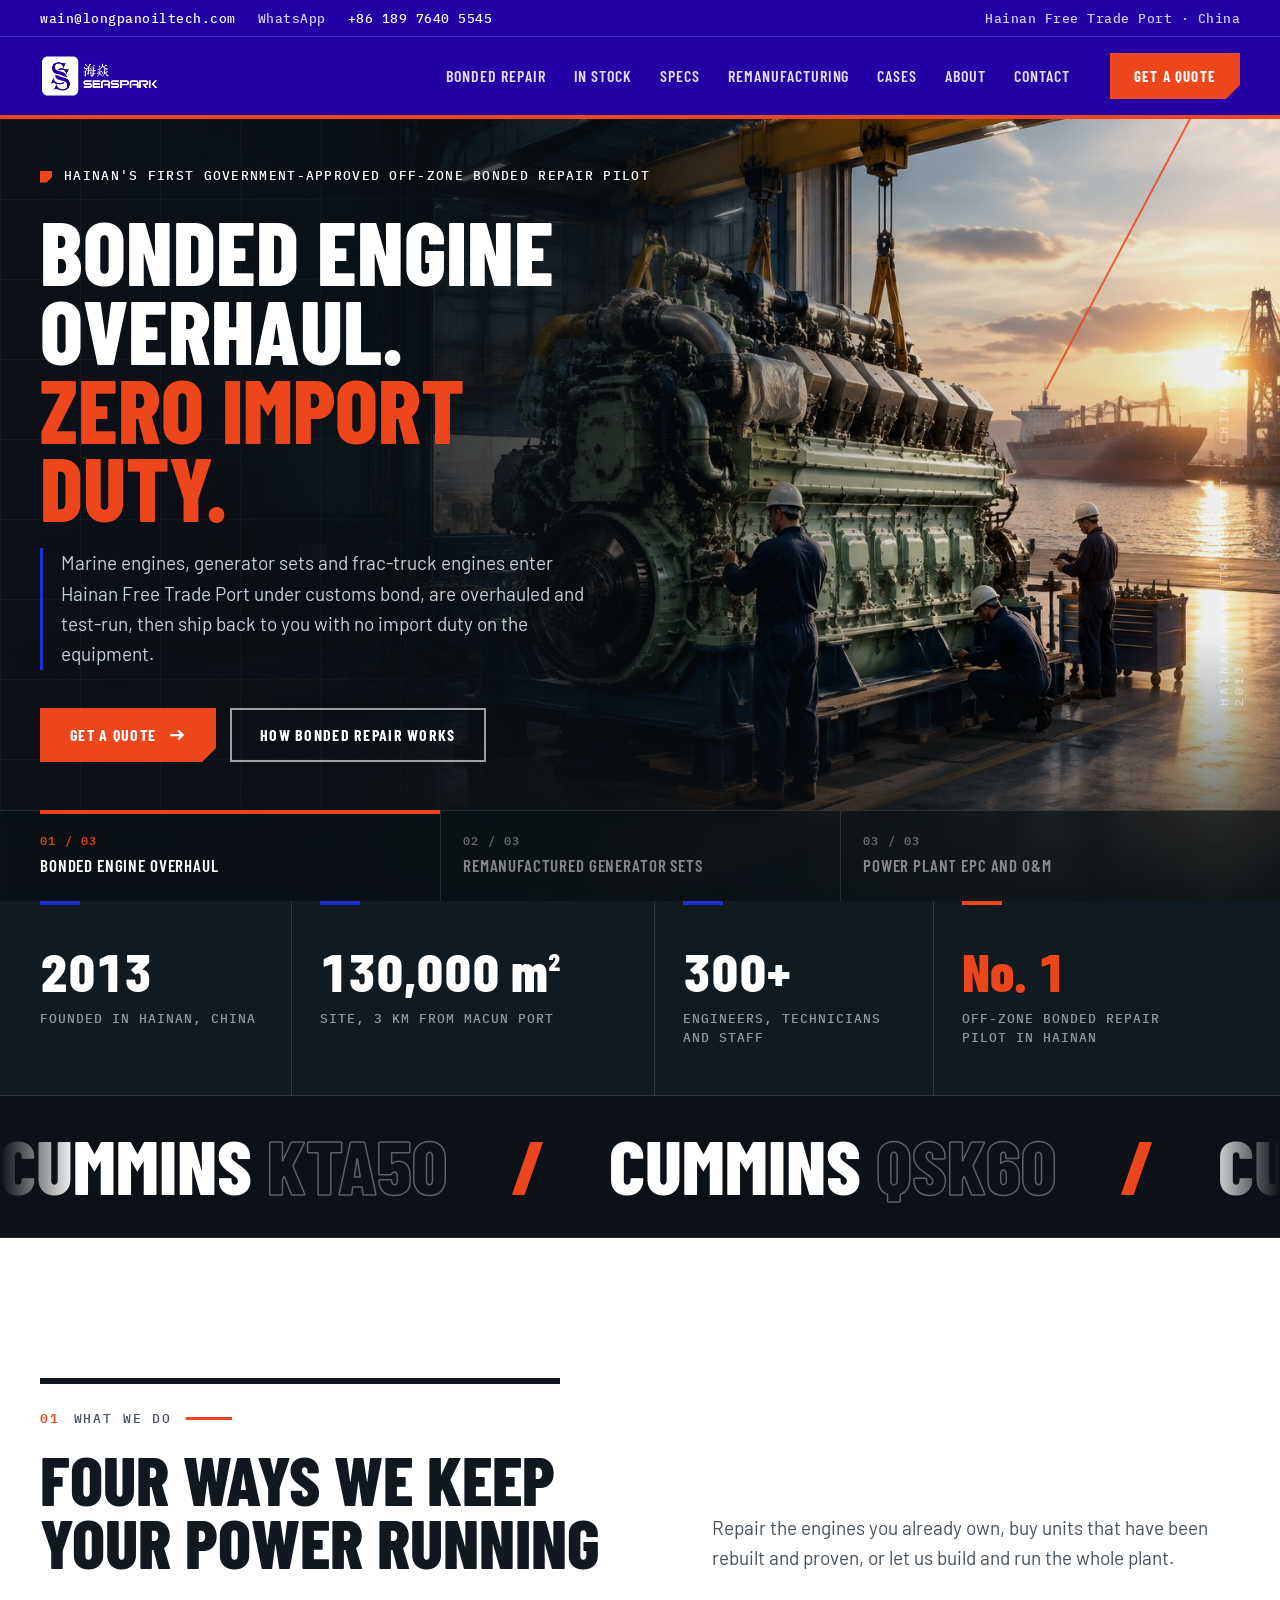
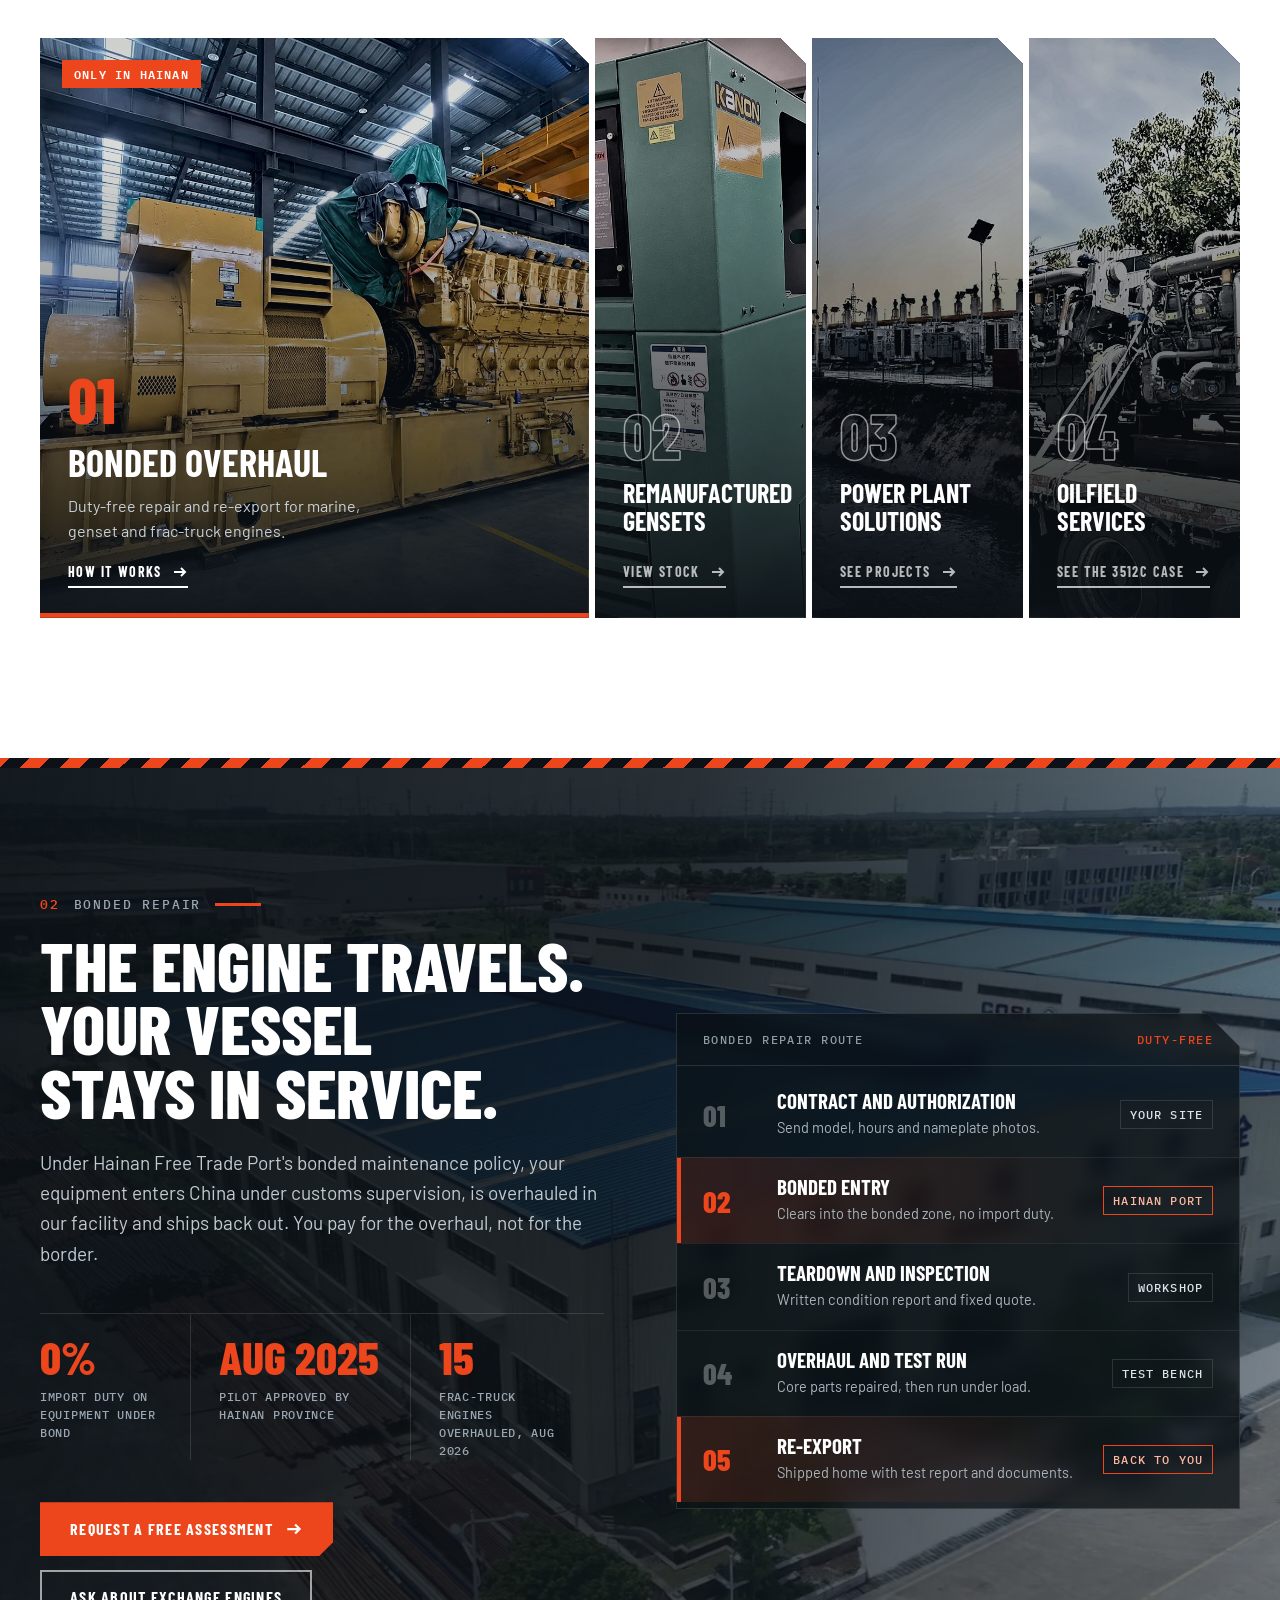
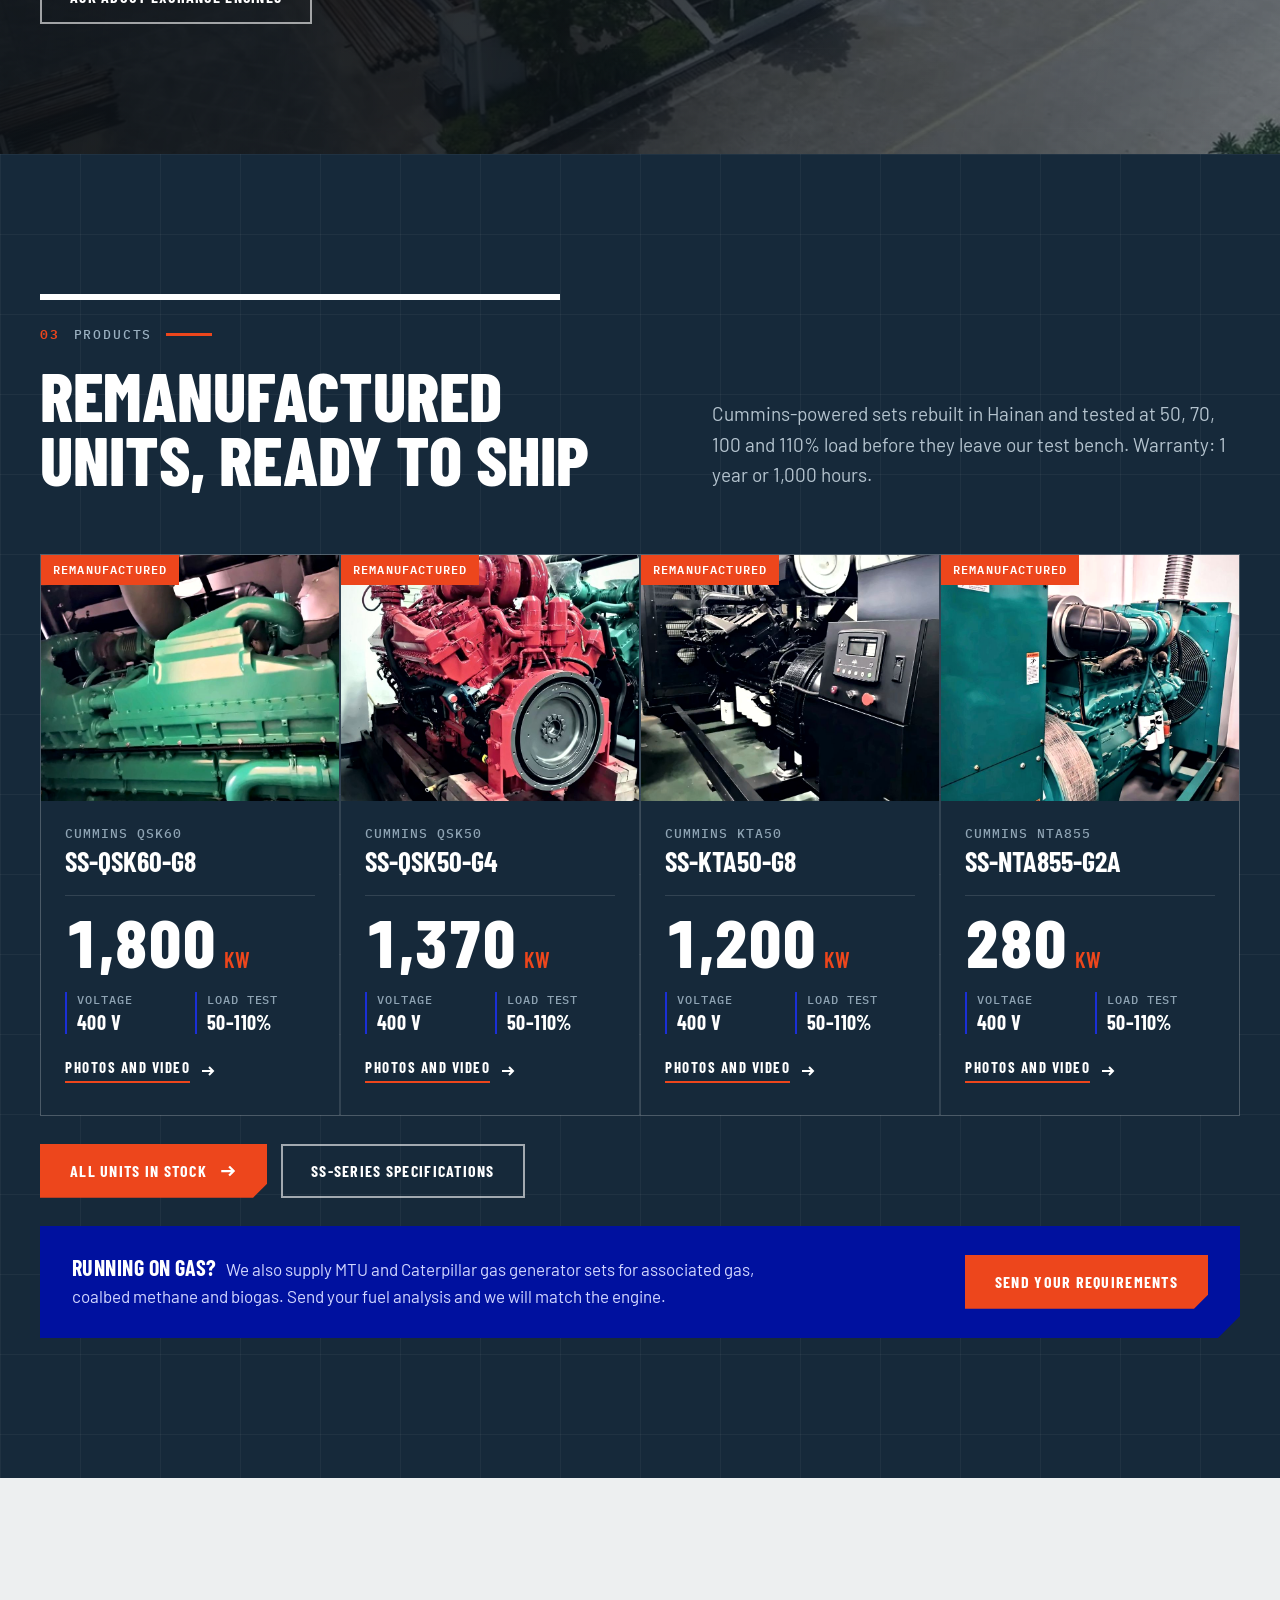
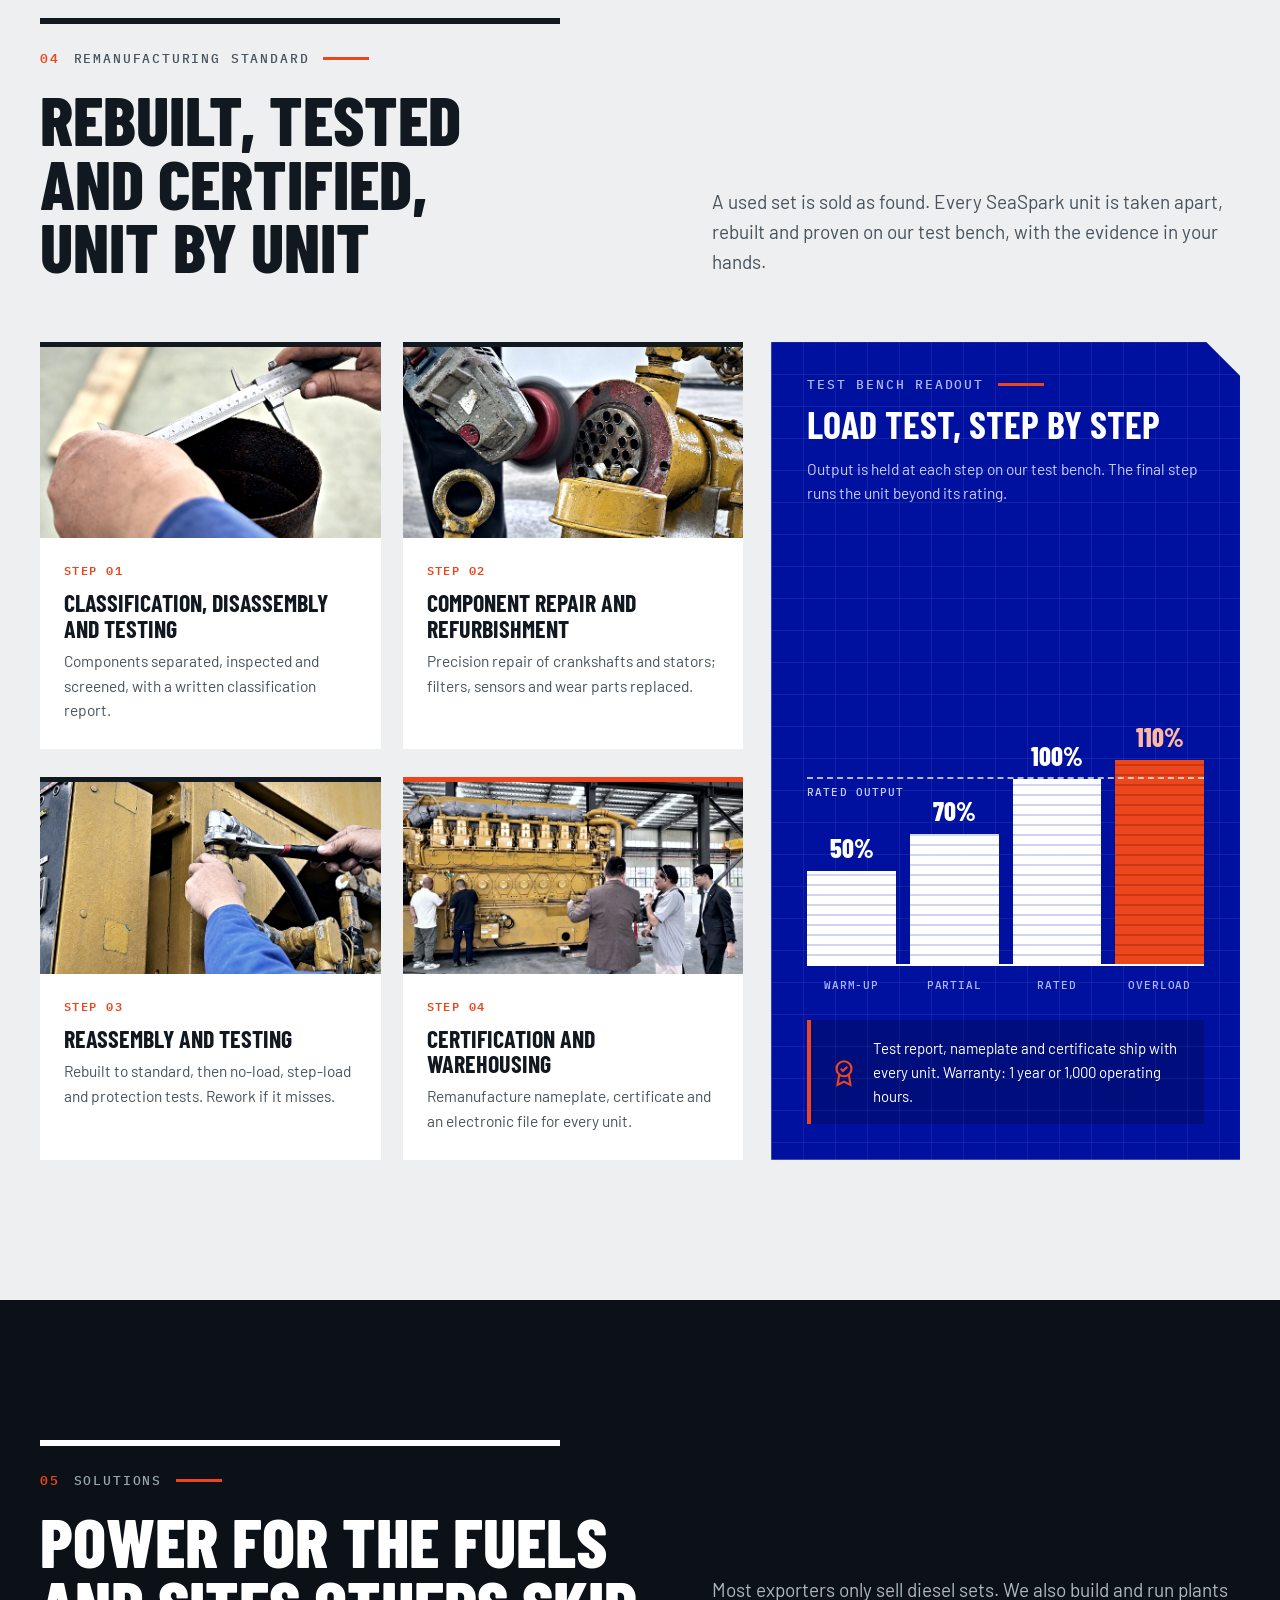
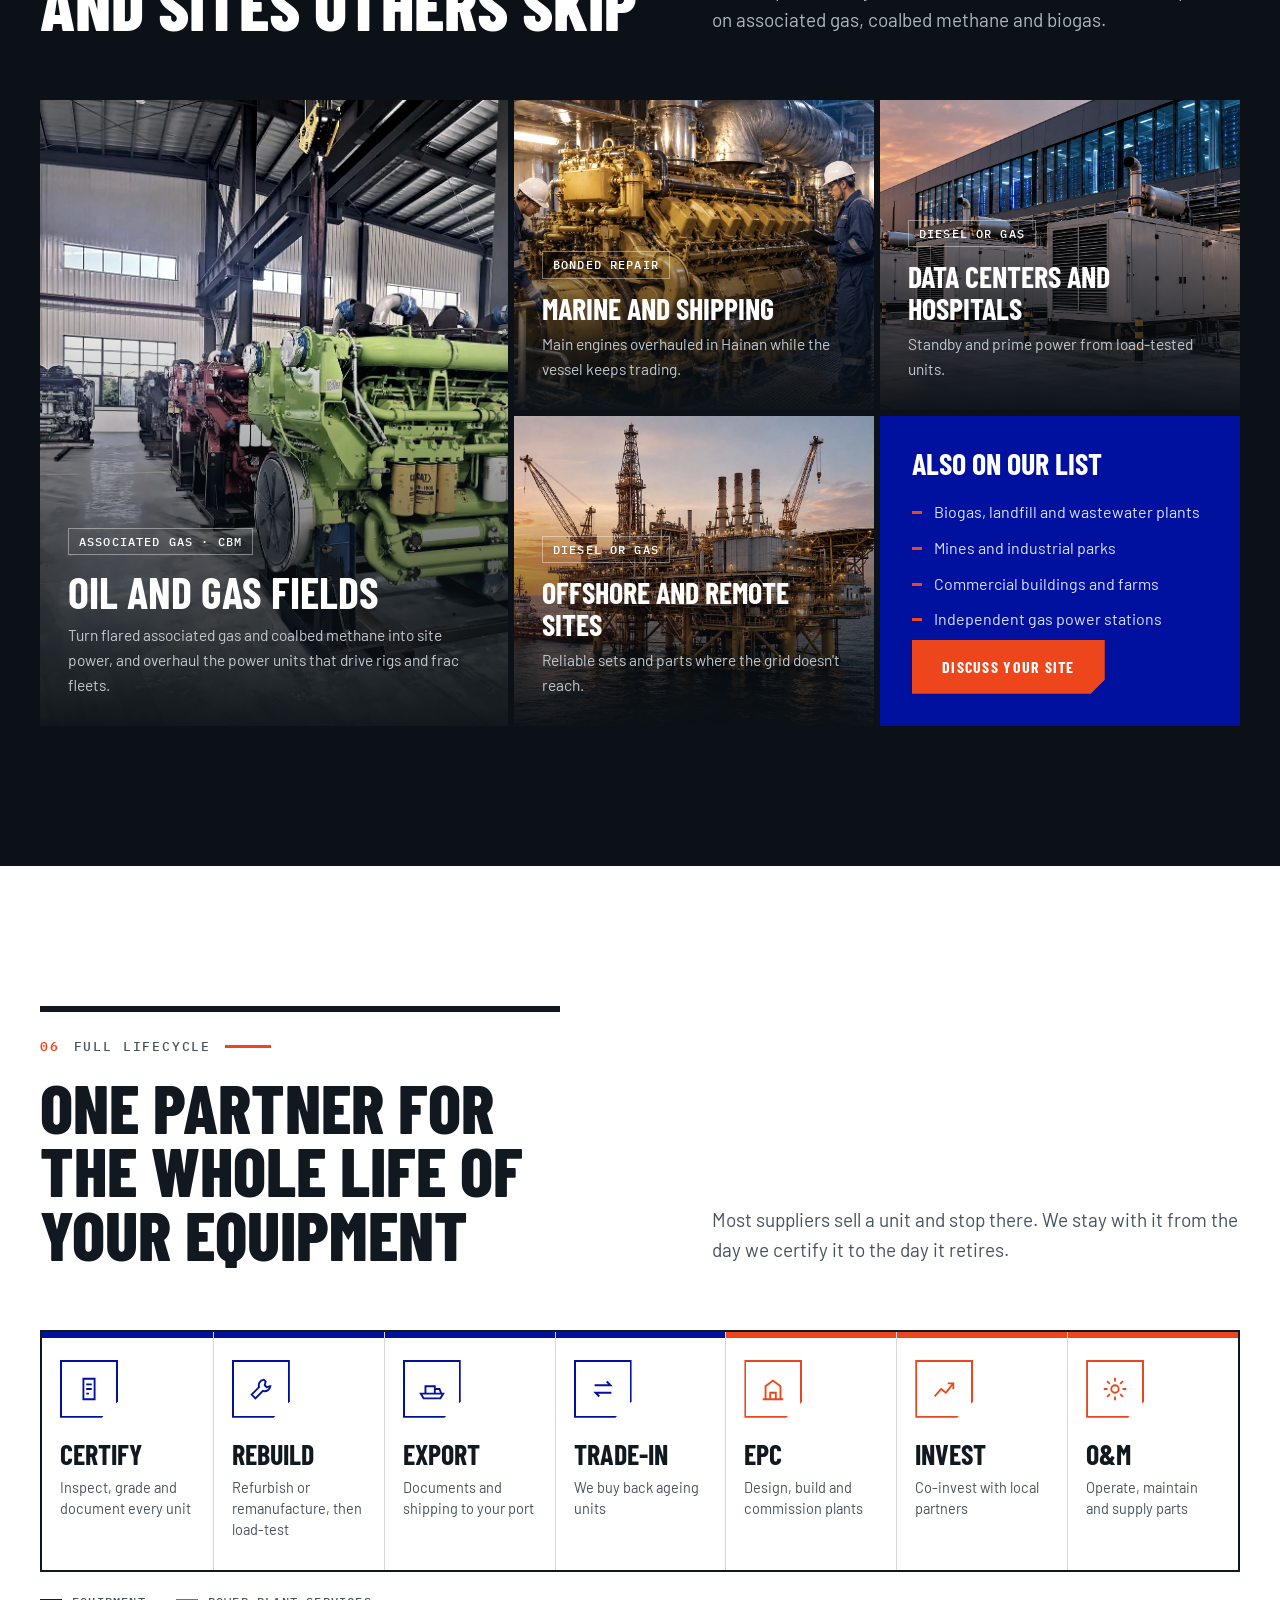
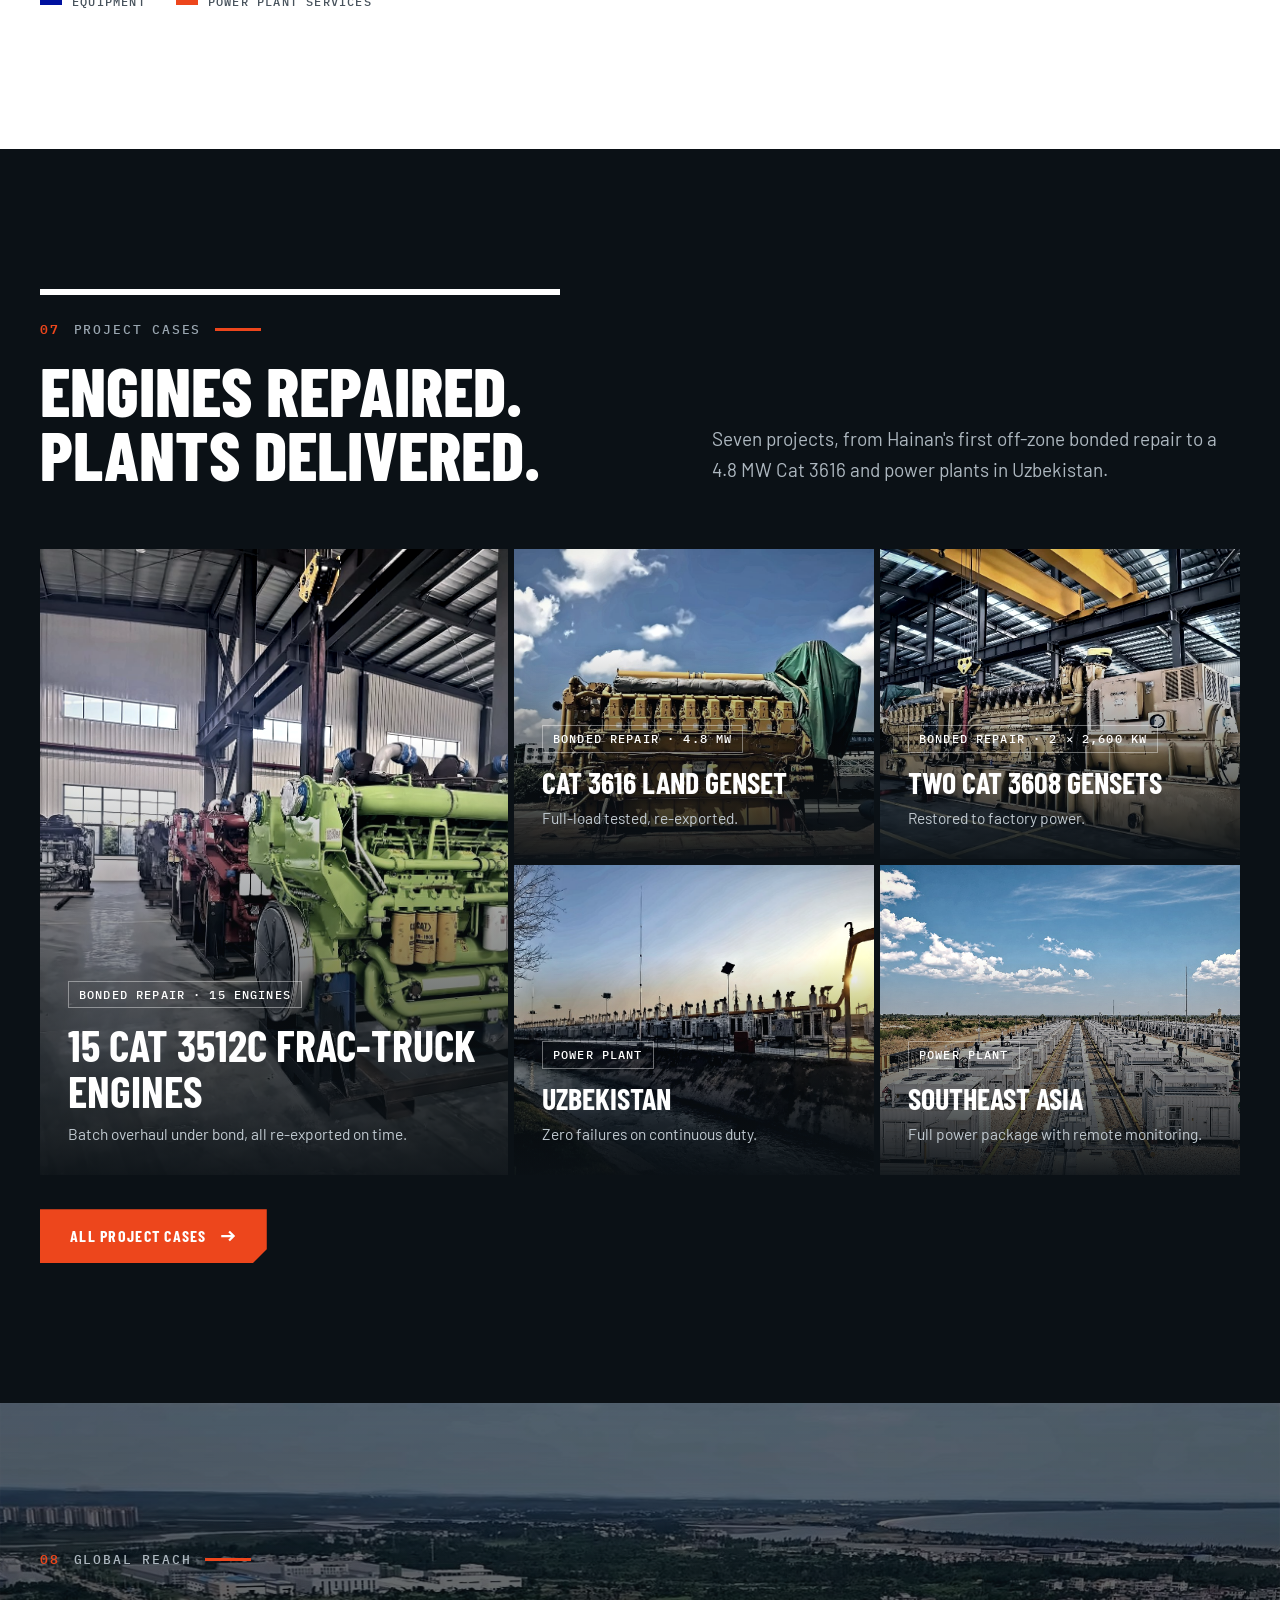
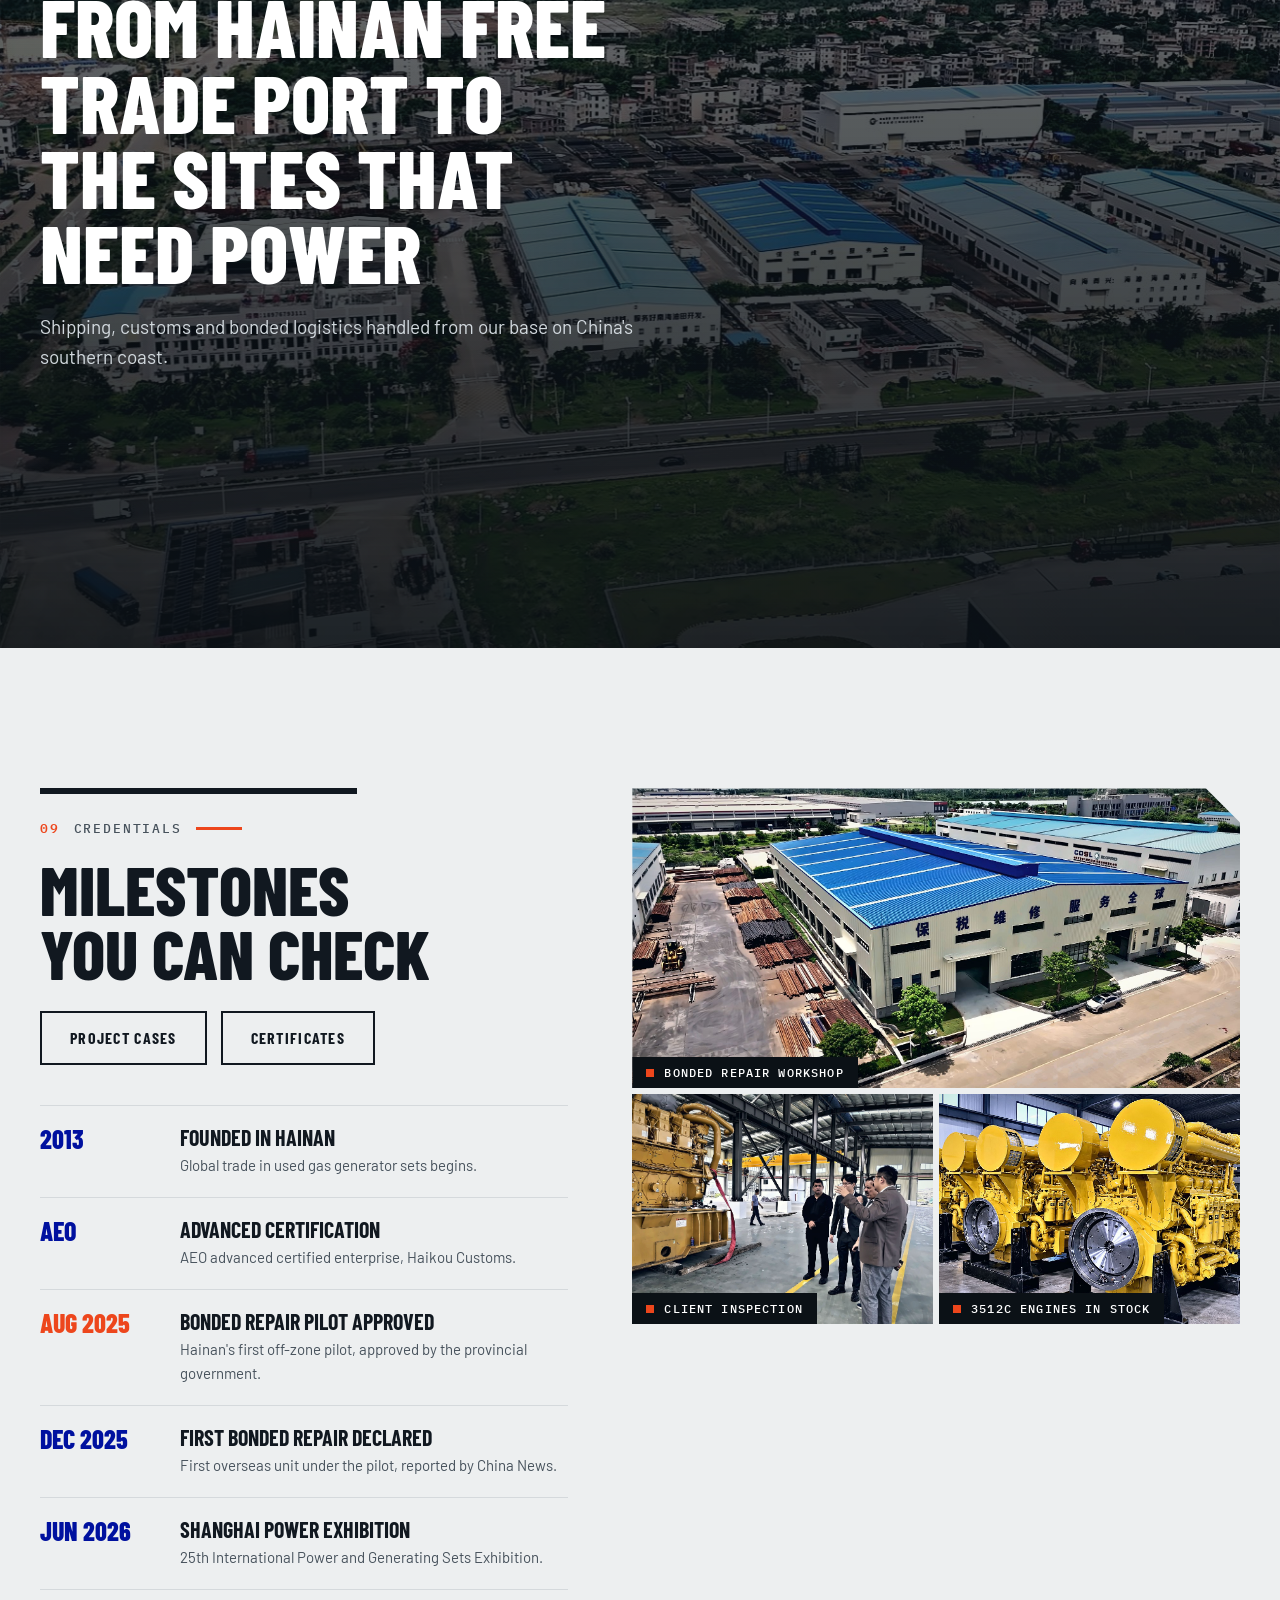
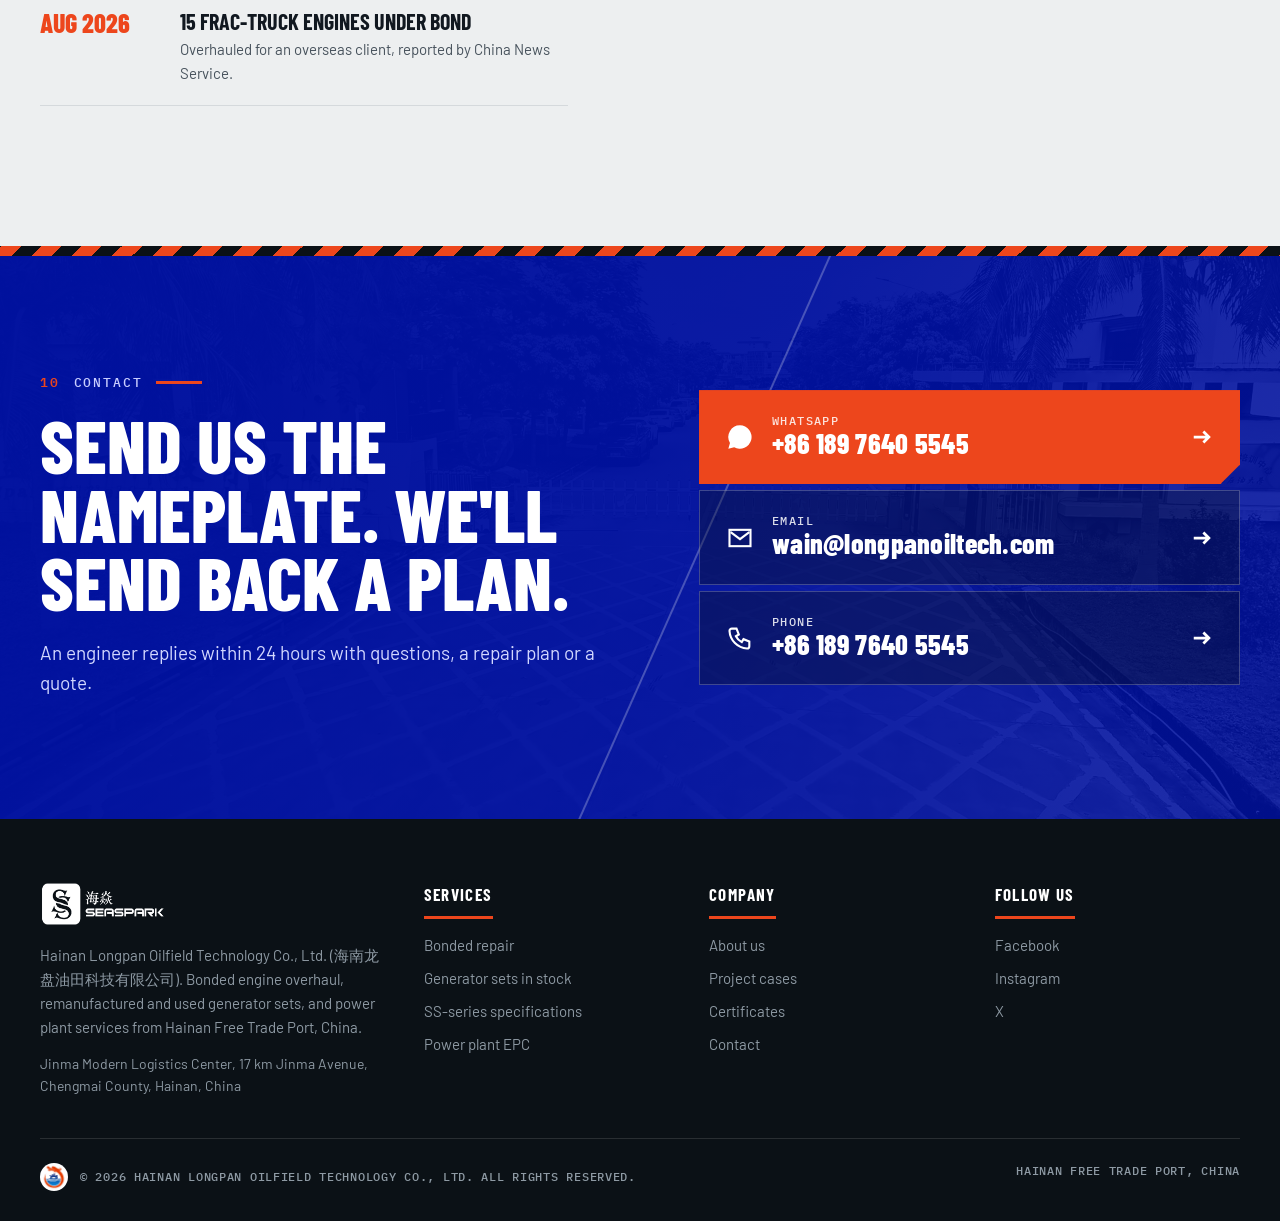
==== commit 24b92016: "Merge pull request #1 from jackson199613/upgrade-v5-multipage 第五版：多页面升级（现货机组、参数表、项目案例、关于我们）" ====
--- a/index.html
+++ b/index.html
@@ -4,475 +4,33 @@
 <meta charset="utf-8">
 <meta name="viewport" content="width=device-width, initial-scale=1, viewport-fit=cover">
 <title>LP SeaSpark | Bonded Engine Overhaul & Remanufactured Generator Sets</title>
-<meta name="description" content="Hainan Longpan Oilfield Technology (LP SeaSpark): duty-free bonded engine overhaul in Hainan Free Trade Port, load-tested remanufactured generator sets, and power plant EPC, investment and O&M.">
+<meta name="description" content="Hainan Longpan Oilfield Technology (LP SeaSpark): duty-free bonded engine overhaul in Hainan Free Trade Port, remanufactured and used Caterpillar, Cummins and MTU generator sets in stock, and power plant EPC, investment and O&M.">
 <meta name="theme-color" content="#2300A5">
 <link rel="preconnect" href="https://fonts.googleapis.com">
 <link rel="preconnect" href="https://fonts.gstatic.com" crossorigin>
 <link rel="stylesheet" href="https://fonts.googleapis.com/css2?family=Barlow+Condensed:wght@500;600;700;800&family=Barlow:wght@400;500;600;700&family=IBM+Plex+Mono:wght@400;500;600&display=swap">
-<style>
-/* Heavy-industrial direction: steel-dark and concrete bands, condensed uppercase type,
-   chamfered corners, hazard stripes. Colours from the client's two sites:
-   SeaSpark blue (lpseaspark.com) and FuDianKang signal orange + steel navy (fudiankang.com). */
-:root{
-  --logo:#2300A5; --logo-deep:#1A007C; --blue:#00119F; --blue-2:#1B2FD6; --blue-ink:#8C98FF;
-  --orange:#ED461C; --orange-2:#FF5A2E;
-  --steel:#1F394C; --steel-2:#16293A; --night:#0B1116; --coal:#121A21;
-  --ink:#111820; --ink-2:#47525C; --ink-3:#7D8790;
-  --paper:#FFFFFF; --concrete:#EDEFF0; --line:#D5D9DC; --line-d:rgba(255,255,255,.12);
-  --f-head:"Barlow Condensed","Arial Narrow",Arial,sans-serif;
-  --f-body:"Barlow",system-ui,-apple-system,"Segoe UI",Arial,sans-serif;
-  --f-mono:"IBM Plex Mono",ui-monospace,Menlo,Consolas,monospace;
-  --wrap:1280px; --gut:clamp(16px,4vw,40px);
-  --cut:14px;
-  --hazard:repeating-linear-gradient(-45deg,var(--orange) 0 14px,var(--night) 14px 28px);
-  --grid:linear-gradient(rgba(255,255,255,.045) 1px,transparent 1px),linear-gradient(90deg,rgba(255,255,255,.045) 1px,transparent 1px);
-}
-*{box-sizing:border-box}
-html{scroll-behavior:smooth}
-body{margin:0;background:var(--paper);color:var(--ink);font:17px/1.6 var(--f-body);-webkit-font-smoothing:antialiased;overflow-x:hidden}
-img{display:block;max-width:100%}
-a{color:inherit;text-decoration:none}
-.wrap{max-width:var(--wrap);margin-inline:auto;padding-inline:var(--gut)}
-h1,h2,h3{font-family:var(--f-head);margin:0;text-transform:uppercase;font-weight:800;letter-spacing:0}
-h2{font-size:clamp(40px,5.4vw,80px);line-height:.92;text-wrap:balance}
-h3{font-size:22px;line-height:1.05;font-weight:700}
-p{margin:0}
-.mono{font-family:var(--f-mono)}
-.kicker{display:flex;align-items:center;gap:14px;font:500 13px/1 var(--f-mono);text-transform:uppercase;letter-spacing:.14em;color:var(--ink-2);margin-bottom:22px}
-.kicker b{color:var(--orange);font-weight:600}
-.kicker::after{content:"";width:46px;height:3px;background:var(--orange)}
-.lead{font-size:19px;line-height:1.6;color:var(--ink-2);max-width:56ch}
-.sec{padding:140px 0;position:relative}
-.sec-head{display:grid;grid-template-columns:minmax(0,1.15fr) minmax(0,1fr);gap:64px;align-items:end;margin-bottom:64px;position:relative;padding-top:34px}
-.sec-head::before{content:"";position:absolute;left:0;top:0;width:min(44%,520px);height:6px;background:currentColor}
-.dark{background:var(--night);color:#fff}
-.dark .kicker{color:#9AA6B0}
-.dark .lead{color:#AEB8C0}
-.steelbg{background:var(--steel-2);color:#fff}
-.steelbg .kicker{color:#9AB0C0}
-.steelbg .lead{color:#B4C3CE}
-.concrete{background:var(--concrete)}
-
-/* buttons: filled ones get a chamfered corner */
-.btn{display:inline-flex;align-items:center;justify-content:center;gap:12px;min-height:54px;padding:0 28px;font:700 16px/1 var(--f-head);text-transform:uppercase;letter-spacing:.08em;border:2px solid transparent;transition:background .2s,color .2s,border-color .2s}
-.btn svg{width:18px;height:18px;transition:transform .2s}
-.btn:hover svg{transform:translateX(4px)}
-.btn-orange,.btn-blue{clip-path:polygon(0 0,100% 0,100% calc(100% - var(--cut)),calc(100% - var(--cut)) 100%,0 100%)}
-.btn-orange{background:var(--orange);color:#fff}
-.btn-orange:hover{background:var(--orange-2)}
-.btn-blue{background:var(--blue);color:#fff}
-.btn-blue:hover{background:var(--blue-2)}
-.btn-ghost{border-color:rgba(255,255,255,.6);color:#fff}
-.btn-ghost:hover{background:#fff;color:var(--night);border-color:#fff}
-.btn-line{border-color:var(--ink);color:var(--ink)}
-.btn-line:hover{background:var(--ink);color:#fff}
-.link{display:inline-flex;align-items:center;gap:10px;font:700 15px/1 var(--f-head);text-transform:uppercase;letter-spacing:.1em;padding-bottom:6px;border-bottom:2px solid currentColor}
-.link svg{width:16px;height:16px;transition:transform .2s}
-a:hover .link svg,.link:hover svg{transform:translateX(4px)}
-:focus-visible{outline:3px solid var(--orange);outline-offset:3px}
-
-/* top bar + nav */
-.topbar{background:var(--logo);color:#D6CCFF;border-bottom:1px solid rgba(255,255,255,.14);font:500 12.5px/1 var(--f-mono);letter-spacing:.04em}
-.topbar .wrap{display:flex;justify-content:space-between;gap:16px;height:36px;align-items:center}
-.topbar span{display:inline-flex;gap:22px}
-.topbar b{color:#fff;font-weight:500}
-.nav{position:sticky;top:0;z-index:50;background:var(--logo);color:#fff;border-bottom:4px solid var(--orange)}
-.nav .wrap{display:flex;align-items:center;gap:28px;height:78px}
-.logo img{height:40px;width:auto}
-.nav ul{display:flex;gap:4px;list-style:none;margin:0 0 0 auto;padding:0}
-.nav ul a{position:relative;display:block;padding:10px 14px;font:600 17px/1 var(--f-head);text-transform:uppercase;letter-spacing:.06em;color:#E4DEFF}
-.nav ul a::after{content:"";position:absolute;left:14px;right:14px;bottom:2px;height:3px;background:var(--orange);transform:scaleX(0);transform-origin:left;transition:transform .25s}
-.nav ul a:hover{color:#fff}.nav ul a:hover::after{transform:scaleX(1)}
-.nav .btn{min-height:46px;padding:0 22px;font-size:15px}
-
-/* hero */
-.hero{position:relative;height:calc(100svh - 118px);max-height:920px;min-height:730px;overflow:hidden;background:var(--night);color:#fff}
-.slide{position:absolute;inset:0;opacity:0;transition:opacity 1s ease}
-.slide.on{opacity:1}
-.slide img{position:absolute;inset:0;width:100%;height:100%;object-fit:cover;transform:scale(1.06);transition:transform 7s ease-out;filter:saturate(.85) contrast(1.08)}
-.slide.on img{transform:scale(1)}
-.slide::after{content:"";position:absolute;inset:0;background:linear-gradient(90deg,rgba(11,17,22,.94) 0%,rgba(11,17,22,.78) 38%,rgba(11,17,22,.15) 72%,rgba(11,17,22,.05) 100%),linear-gradient(0deg,rgba(11,17,22,.85) 0%,rgba(11,17,22,0) 34%)}
-.hero::before{content:"";position:absolute;inset:0;z-index:1;pointer-events:none;background-image:var(--grid);background-size:80px 80px;mask-image:linear-gradient(90deg,#000 0%,transparent 60%);-webkit-mask-image:linear-gradient(90deg,#000 0%,transparent 60%)}
-.hero::after{content:"";position:absolute;z-index:1;right:5%;top:-6%;width:2px;height:46%;background:var(--orange);transform:rotate(28deg);transform-origin:top;opacity:.85;pointer-events:none}
-.slide .wrap{position:relative;z-index:2;height:100%;display:flex;flex-direction:column;justify-content:center;padding-top:40px;padding-bottom:130px}
-.slide .tag{display:inline-flex;align-self:flex-start;align-items:center;gap:12px;font:500 13px/1.3 var(--f-mono);text-transform:uppercase;letter-spacing:.1em;color:#fff;margin-bottom:26px}
-.slide .tag::before{content:"";width:12px;height:12px;background:var(--orange);clip-path:polygon(0 0,100% 0,100% 55%,55% 100%,0 100%)}
-.slide h1,.slide .h1{font-family:var(--f-head);font-size:clamp(50px,min(7vw,10vh),112px);line-height:.88;font-weight:800;text-transform:uppercase;max-width:13ch}
-.slide .h1 em,.slide h1 em{font-style:normal;color:var(--orange)}
-.slide p{font-size:19px;color:#C7D0D7;max-width:50ch;margin-top:22px;padding-left:18px;border-left:3px solid var(--blue-2)}
-.slide .cta{display:flex;gap:14px;flex-wrap:wrap;margin-top:38px}
-.side-tag{position:absolute;z-index:2;right:calc(var(--gut) - 6px);top:50%;transform:translateY(-50%) rotate(180deg);writing-mode:vertical-rl;font:500 11.5px var(--f-mono);letter-spacing:.3em;text-transform:uppercase;color:rgba(255,255,255,.45)}
-.dots{position:absolute;z-index:3;left:0;right:0;bottom:0;background:rgba(11,17,22,.72);backdrop-filter:blur(6px);-webkit-backdrop-filter:blur(6px);border-top:1px solid var(--line-d)}
-.dots .wrap{display:grid;grid-template-columns:repeat(3,minmax(0,1fr))}
-.dots button{position:relative;text-align:left;background:none;border:0;border-left:1px solid var(--line-d);color:rgba(255,255,255,.5);font:600 17px/1.1 var(--f-head);text-transform:uppercase;letter-spacing:.05em;padding:22px 22px 26px;cursor:pointer;transition:color .3s}
-.dots button:first-child{border-left:0;padding-left:0}
-.dots button b{display:block;font:500 12px var(--f-mono);letter-spacing:.1em;color:rgba(255,255,255,.4);margin-bottom:8px;transition:color .3s}
-.dots button::before{content:"";position:absolute;left:0;right:0;top:-1px;height:4px;background:var(--orange);transform:scaleX(0);transform-origin:left}
-.dots button[aria-current=true]{color:#fff}
-.dots button[aria-current=true] b{color:var(--orange)}
-.dots button[aria-current=true]::before{animation:prog 6.5s linear forwards}
-@keyframes prog{to{transform:scaleX(1)}}
-
-/* stats */
-.stats{background:var(--coal);color:#fff;border-bottom:1px solid var(--line-d)}
-.stats .wrap{display:grid;grid-template-columns:minmax(0,.9fr) minmax(0,1.3fr) minmax(0,1fr) minmax(0,1.1fr)}
-.stat{padding:46px 28px 48px;border-left:1px solid var(--line-d);position:relative}
-.stat:first-child{border-left:0;padding-left:0}
-.stat::before{content:"";position:absolute;top:0;left:28px;width:40px;height:4px;background:var(--blue-2)}
-.stat:first-child::before{left:0}
-.stat.hl::before{background:var(--orange)}
-.stat b{display:block;white-space:nowrap;font:800 clamp(40px,4.2vw,66px)/.9 var(--f-head);font-variant-numeric:tabular-nums}
-.stat b sup{font-size:.45em;vertical-align:top;position:relative;top:.15em}
-.stat.hl b{color:var(--orange)}
-.stat span{display:block;margin-top:14px;font:500 12.5px/1.5 var(--f-mono);text-transform:uppercase;letter-spacing:.08em;color:#8E9AA4}
-
-/* engines marquee: outlined giant type */
-.marquee{background:var(--night);overflow:hidden;padding:30px 0 34px;border-bottom:1px solid var(--line-d)}
-.mq{overflow:hidden;mask-image:linear-gradient(90deg,transparent,#000 6%,#000 94%,transparent);-webkit-mask-image:linear-gradient(90deg,transparent,#000 6%,#000 94%,transparent)}
-.mq-track{display:flex;gap:64px;width:max-content;animation:mq 40s linear infinite}
-.mq-track span{font:800 clamp(44px,6vw,84px)/1 var(--f-head);text-transform:uppercase;white-space:nowrap;color:transparent;-webkit-text-stroke:1.5px rgba(255,255,255,.34)}
-.mq-track span em{font-style:normal;color:#fff;-webkit-text-stroke:0}
-.mq-track span::after{content:"/";margin-left:64px;color:var(--orange);-webkit-text-stroke:0}
-@keyframes mq{to{transform:translateX(-50%)}}
-
-/* business panels */
-.biz{display:flex;gap:6px;height:580px}
-.card{flex:1 1 0;min-width:0;transition:flex-grow .7s cubic-bezier(.2,.7,.2,1);position:relative;overflow:hidden;color:#fff;display:flex;flex-direction:column;justify-content:flex-end;isolation:isolate;background:var(--night);clip-path:polygon(0 0,calc(100% - 26px) 0,100% 26px,100% 100%,0 100%)}
-.card img{position:absolute;inset:0;width:100%;height:100%;object-fit:cover;z-index:-2;transition:transform .8s,filter .6s;filter:grayscale(.55) contrast(1.1) brightness(.85)}
-.card.active img{filter:grayscale(0) contrast(1.05)}
-.card::before{content:"";position:absolute;inset:0;z-index:-1;background:linear-gradient(180deg,rgba(11,17,22,.15) 20%,rgba(11,17,22,.95) 100%)}
-.card::after{content:"";position:absolute;left:0;right:0;bottom:0;height:5px;background:var(--blue-2);transform:scaleX(0);transform-origin:left;transition:transform .5s}
-.card.active::after{transform:scaleX(1)}
-.card.star::after{background:var(--orange)}
-.card:hover img{transform:scale(1.05)}
-.card .body{padding:30px 28px}
-.card .no{display:block;font:800 64px/1 var(--f-head);color:transparent;-webkit-text-stroke:1.5px rgba(255,255,255,.55);margin-bottom:12px}
-.card.active .no{color:var(--orange);-webkit-text-stroke:0}
-.card h3{font-size:26px;transition:font-size .4s}
-.card.active{flex-grow:2.6}
-.card.active h3{font-size:38px}
-.card p{font-size:16px;color:#C9D2D9;margin-top:10px;max-width:36ch;opacity:0;max-height:0;transition:opacity .4s,max-height .5s}
-.card.active p{opacity:1;max-height:120px;transition-delay:.25s}
-.card .link{margin-top:20px;font-size:14px;opacity:.7}
-.card.active .link{opacity:1}
-.card .flag{position:absolute;top:22px;left:22px;font:600 12px/1 var(--f-mono);text-transform:uppercase;letter-spacing:.1em;background:var(--orange);color:#fff;padding:8px 12px}
-
-/* bonded band */
-.band{position:relative;color:#fff;overflow:hidden;isolation:isolate;border-top:10px solid transparent;border-image:var(--hazard) 10}
-.band > img{position:absolute;left:0;right:0;top:-12%;width:100%;height:124%;object-fit:cover;z-index:-2;will-change:transform;filter:saturate(.8)}
-.band::before{content:"";position:absolute;inset:0;z-index:-1;background:linear-gradient(100deg,rgba(11,17,22,.96) 0%,rgba(11,17,22,.86) 48%,rgba(22,41,58,.55) 100%),var(--grid);background-size:auto,80px 80px}
-.band .wrap{display:grid;grid-template-columns:minmax(0,1fr) minmax(0,1fr);gap:72px;align-items:center;padding-block:130px}
-.band .kicker{color:#9AA6B0}
-.band .lead{color:#C1CAD1;margin-top:24px}
-.perks{display:grid;grid-template-columns:repeat(3,auto);justify-content:start;gap:0;margin-top:44px;border-top:1px solid var(--line-d)}
-.perks div{padding:20px 28px 0 0;max-width:220px}
-.perks div + div{padding-left:28px;border-left:1px solid var(--line-d)}
-.perks b{display:block;white-space:nowrap;font:800 46px/1 var(--f-head);text-transform:uppercase;color:var(--orange)}
-.perks span{display:block;margin-top:8px;font:500 12px/1.5 var(--f-mono);text-transform:uppercase;letter-spacing:.06em;color:#9AA6B0}
-.band .cta{display:flex;gap:14px;flex-wrap:wrap;margin-top:42px}
-.route{background:rgba(11,17,22,.72);border:1px solid var(--line-d);backdrop-filter:blur(8px);-webkit-backdrop-filter:blur(8px);clip-path:polygon(0 0,calc(100% - 34px) 0,100% 34px,100% 100%,0 100%)}
-.route header{display:flex;justify-content:space-between;padding:18px 26px;border-bottom:1px solid var(--line-d);font:500 12px var(--f-mono);text-transform:uppercase;letter-spacing:.12em;color:#8E9AA4}
-.route header b{color:var(--orange);font-weight:500}
-.route ol{list-style:none;margin:0;padding:6px 0;counter-reset:s}
-.route li{counter-increment:s;display:grid;grid-template-columns:58px 1fr auto;gap:16px;align-items:center;padding:18px 26px;position:relative}
-.route li + li{border-top:1px solid rgba(255,255,255,.07)}
-.route li::before{content:counter(s,decimal-leading-zero);font:800 30px/1 var(--f-head);color:rgba(255,255,255,.3)}
-.route li.port{background:linear-gradient(90deg,rgba(237,70,28,.16),transparent 80%)}
-.route li.port::before{color:var(--orange)}
-.route li.port::after{content:"";position:absolute;left:0;top:0;bottom:0;width:4px;background:var(--orange)}
-.route h3{font-size:21px}
-.route p{font-size:14.5px;color:#A9B4BC;margin-top:4px}
-.route em{font:500 11.5px var(--f-mono);font-style:normal;text-transform:uppercase;letter-spacing:.1em;color:#DCE3E8;border:1px solid var(--line-d);padding:6px 9px;white-space:nowrap}
-.route li.port em{border-color:var(--orange);color:#FFB79F}
-
-/* units: nameplate cards on steel */
-.units{background:var(--steel-2);color:#fff;overflow:hidden}
-.units::before{content:"";position:absolute;inset:0;background-image:var(--grid);background-size:80px 80px;pointer-events:none}
-.units .wrap{position:relative}
-.unit-grid{display:grid;grid-template-columns:repeat(4,minmax(0,1fr));gap:2px;background:var(--line-d);border:1px solid var(--line-d)}
-.unit{background:var(--steel-2);display:flex;flex-direction:column;transition:background .3s;position:relative}
-.unit:hover{background:#1C3346}
-.unit-img{aspect-ratio:4/3.3;overflow:hidden;position:relative;background:#0E1B26}
-.unit-img img{width:100%;height:100%;object-fit:cover;transition:transform .6s;filter:contrast(1.05)}
-.unit:hover .unit-img img{transform:scale(1.05)}
-.unit-img span{position:absolute;top:0;left:0;font:600 11.5px/1 var(--f-mono);text-transform:uppercase;letter-spacing:.1em;color:#fff;background:var(--orange);padding:9px 12px}
-.unit-body{padding:24px 24px 26px;display:flex;flex-direction:column;flex:1}
-.unit-body small{font:500 12.5px var(--f-mono);text-transform:uppercase;letter-spacing:.08em;color:#8FA4B4}
-.unit-body h3{font-size:28px;margin-top:6px}
-.unit-pw{display:flex;align-items:baseline;gap:8px;margin-top:18px;padding-top:18px;border-top:1px solid var(--line-d)}
-.unit-pw b{font:800 66px/.85 var(--f-head);font-variant-numeric:tabular-nums}
-.unit-pw span{font:600 22px var(--f-head);color:var(--orange);text-transform:uppercase}
-.unit-spec{display:grid;grid-template-columns:1fr 1fr;gap:10px;margin-top:20px;font:500 11.5px var(--f-mono);text-transform:uppercase;letter-spacing:.08em;color:#8FA4B4}
-.unit-spec span{border-left:2px solid var(--blue-2);padding-left:10px}
-.unit-spec b{display:block;font:700 20px/1.2 var(--f-head);letter-spacing:.02em;color:#fff;margin-top:3px}
-.unit .link{margin-top:auto;padding-top:26px;align-self:flex-start;border:0}
-.unit .link span{border-bottom:2px solid var(--orange);padding-bottom:6px}
-.gasline{display:flex;flex-wrap:wrap;gap:22px;align-items:center;justify-content:space-between;margin-top:28px;padding:28px 32px;background:var(--blue);clip-path:polygon(0 0,100% 0,100% calc(100% - 22px),calc(100% - 22px) 100%,0 100%)}
-.gasline p{color:#D2D7FF;max-width:72ch;font-size:17px}
-.gasline b{color:#fff;font:700 22px var(--f-head);text-transform:uppercase;letter-spacing:.02em;margin-right:6px}
-
-/* reman */
-.reman-grid{display:grid;grid-template-columns:minmax(0,1.5fr) minmax(0,1fr);gap:28px;align-items:stretch}
-.steps{display:grid;grid-template-columns:repeat(2,minmax(0,1fr));gap:28px 22px;list-style:none;margin:0;padding:0;counter-reset:st}
-.steps li{counter-increment:st;background:#fff;border-top:5px solid var(--ink)}
-.steps li:nth-child(4){border-top-color:var(--orange)}
-.steps figure{margin:0;aspect-ratio:16/9;overflow:hidden;position:relative}
-.steps figure img{width:100%;height:100%;object-fit:cover;filter:grayscale(.3) contrast(1.08)}
-.steps .t{padding:22px 24px 26px;position:relative}
-.steps .t::before{content:"STEP " counter(st,decimal-leading-zero);display:block;font:600 12px var(--f-mono);letter-spacing:.12em;color:var(--orange);margin-bottom:10px}
-.steps h3{font-size:24px}
-.steps p{font-size:15.5px;color:var(--ink-2);margin-top:8px}
-.load{background:var(--blue);color:#fff;padding:36px;display:flex;flex-direction:column;position:relative;overflow:hidden;clip-path:polygon(0 0,calc(100% - 34px) 0,100% 34px,100% 100%,0 100%)}
-.load::before{content:"";position:absolute;inset:0;background-image:linear-gradient(rgba(255,255,255,.07) 1px,transparent 1px),linear-gradient(90deg,rgba(255,255,255,.07) 1px,transparent 1px);background-size:32px 32px}
-.load > *{position:relative;z-index:1}
-.load .kicker{color:#AEB6FF;margin-bottom:14px}
-.load h3{font-size:38px}
-.load > p{color:#C9CEFF;font-size:15.5px;margin-top:12px}
-.bars-wrap{margin-top:auto;padding-top:40px}
-.bars{position:relative;display:grid;grid-template-columns:repeat(4,1fr);gap:14px;align-items:end;height:250px;border-bottom:2px solid #fff}
-.rated{position:absolute;left:0;right:0;bottom:74.5%;height:0;border-top:2px dashed rgba(255,255,255,.7);font:500 11px/1 var(--f-mono);text-transform:uppercase;letter-spacing:.1em;color:#C9CEFF;z-index:1}
-.rated span{position:relative;top:8px}
-.bar{display:flex;flex-direction:column;justify-content:flex-end;align-items:center;gap:8px;height:100%}
-.bar i{display:block;width:100%;background:repeating-linear-gradient(0deg,#fff 0 8px,rgba(255,255,255,.82) 8px 10px)}
-.bar:last-child i{background:repeating-linear-gradient(0deg,var(--orange) 0 8px,#C93812 8px 10px)}
-.bar b{font:800 26px var(--f-head)}
-.bar:last-child b{color:#FFB79F}
-.bars-x{display:grid;grid-template-columns:repeat(4,1fr);gap:14px;margin-top:12px;font:500 11px var(--f-mono);text-transform:uppercase;letter-spacing:.08em;color:#AEB6FF;text-align:center}
-.cert{display:flex;gap:14px;align-items:center;margin-top:28px;padding:16px 18px;background:rgba(0,0,0,.22);border-left:4px solid var(--orange);font-size:15px}
-.cert svg{width:30px;height:30px;flex:none;color:var(--orange)}
-
-/* applications */
-.apps{background:var(--night);color:#fff}
-.app-grid{display:grid;grid-template-columns:1.3fr 1fr 1fr;grid-template-rows:310px 310px;gap:6px}
-.app{position:relative;overflow:hidden;color:#fff;display:flex;flex-direction:column;justify-content:flex-end;isolation:isolate}
-.app:first-child{grid-row:1/3}
-.app img{position:absolute;inset:0;width:100%;height:100%;object-fit:cover;z-index:-2;transition:transform .6s,filter .5s;filter:grayscale(.4) contrast(1.1)}
-.app:hover img{transform:scale(1.05);filter:none}
-.app::before{content:"";position:absolute;inset:0;z-index:-1;background:linear-gradient(180deg,transparent 30%,rgba(11,17,22,.95))}
-.app::after{content:"";position:absolute;left:0;top:0;width:0;height:5px;background:var(--orange);transition:width .45s}
-.app:hover::after{width:100%}
-.app .body{padding:28px}
-.app .fuel{display:inline-block;font:500 11.5px/1 var(--f-mono);text-transform:uppercase;letter-spacing:.1em;padding:7px 10px;border:1px solid rgba(255,255,255,.4);margin-bottom:14px}
-.app h3{font-size:30px}
-.app:first-child h3{font-size:44px}
-.app p{font-size:15.5px;color:#C1CAD1;margin-top:8px;max-width:44ch}
-.app.text{background:var(--blue);justify-content:space-between;padding:32px}
-.app.text::before,.app.text::after{display:none}
-.app.text ul{list-style:none;margin:20px 0 0;padding:0;display:grid;gap:10px;font-size:16px;color:#DCE0FF}
-.app.text li{display:flex;gap:12px;align-items:baseline}
-.app.text li::before{content:"";width:10px;height:3px;background:var(--orange);flex:none;transform:translateY(-4px)}
-
-/* lifecycle */
-.chain{list-style:none;margin:0;padding:0;display:grid;grid-template-columns:repeat(7,minmax(0,1fr));border:2px solid var(--ink)}
-.chain li{position:relative;padding:28px 18px 30px;border-left:1px solid var(--line);background:#fff;transition:background .25s}
-.chain li:first-child{border-left:0}
-.chain li:hover{background:var(--concrete)}
-.chain li::before{content:"";position:absolute;left:0;right:0;top:0;height:6px;background:var(--blue)}
-.chain li:nth-child(n+5)::before{background:var(--orange)}
-.chain i{width:58px;height:58px;display:grid;place-items:center;color:var(--blue);border:2px solid currentColor;clip-path:polygon(0 0,100% 0,100% 72%,72% 100%,0 100%)}
-.chain li:nth-child(n+5) i{color:var(--orange)}
-.chain i svg{width:28px;height:28px}
-.chain h3{font-size:28px;margin-top:22px}
-.chain p{font-size:14.5px;color:var(--ink-2);margin-top:8px;line-height:1.45}
-.chain-note{display:flex;gap:30px;margin-top:22px;font:500 12px var(--f-mono);text-transform:uppercase;letter-spacing:.1em;color:var(--ink-2)}
-.chain-note span{display:flex;align-items:center;gap:10px}
-.chain-note i{width:22px;height:6px;background:var(--blue)}
-.chain-note span + span i{background:var(--orange)}
-
-/* global band */
-.global{position:relative;color:#fff;isolation:isolate;overflow:hidden}
-.global > img{position:absolute;left:0;right:0;top:-12%;width:100%;height:124%;object-fit:cover;z-index:-2;will-change:transform}
-.global::before{content:"";position:absolute;inset:0;z-index:-1;background:linear-gradient(180deg,rgba(11,17,22,.55),rgba(11,17,22,.92)),var(--grid);background-size:auto,80px 80px}
-.global .wrap{padding-block:150px 80px}
-.global .kicker{color:#AEB8C0}
-.global h2{max-width:17ch;font-size:clamp(46px,6.4vw,98px)}
-.global .lead{color:#D2D9DE;margin-top:22px}
-.regions{display:grid;grid-template-columns:repeat(4,minmax(0,1fr));margin-top:80px;border-top:1px solid rgba(255,255,255,.3)}
-.regions div{padding:24px 22px 0 0}
-.regions div + div{padding-left:22px;border-left:1px solid rgba(255,255,255,.18)}
-.regions small{display:block;font:500 11.5px var(--f-mono);letter-spacing:.12em;color:var(--orange)}
-.regions b{display:block;font:800 34px/1 var(--f-head);text-transform:uppercase;margin-top:10px}
-.regions span{display:block;font-size:15px;color:#BCC6CD;margin-top:8px}
-
-/* credentials */
-.cred-grid{display:grid;grid-template-columns:minmax(0,1fr) minmax(0,1.15fr);gap:64px;align-items:start}
-.cred-grid > div:first-child{position:relative;padding-top:34px}
-.cred-grid > div:first-child::before{content:"";position:absolute;left:0;top:0;width:60%;height:6px;background:var(--ink)}
-.tl{list-style:none;margin:40px 0 0;padding:0}
-.tl li{display:grid;grid-template-columns:120px 1fr;gap:20px;padding:20px 0;border-top:1px solid var(--line)}
-.tl li:last-child{border-bottom:1px solid var(--line)}
-.tl time{font:800 26px/1 var(--f-head);text-transform:uppercase;color:var(--blue)}
-.tl li.hot time{color:var(--orange)}
-.tl h3{font-size:22px}
-.tl p{font-size:15px;color:var(--ink-2);margin-top:4px}
-.mosaic{display:grid;grid-template-columns:1fr 1fr;grid-template-rows:300px 230px;gap:6px}
-.mosaic figure{margin:0;overflow:hidden;position:relative;background:var(--concrete)}
-.mosaic figure:first-child{grid-column:1/-1;clip-path:polygon(0 0,calc(100% - 34px) 0,100% 34px,100% 100%,0 100%)}
-.mosaic img{width:100%;height:100%;object-fit:cover}
-.mosaic figcaption{position:absolute;left:0;bottom:0;font:500 11.5px/1 var(--f-mono);text-transform:uppercase;letter-spacing:.1em;background:var(--night);color:#fff;padding:10px 14px}
-.mosaic figcaption::before{content:"";display:inline-block;width:8px;height:8px;background:var(--orange);margin-right:10px}
-
-/* closing */
-.closing{position:relative;color:#fff;overflow:hidden;isolation:isolate;background:var(--blue);border-top:10px solid transparent;border-image:var(--hazard) 10}
-.closing > img{position:absolute;inset:0;width:100%;height:100%;object-fit:cover;z-index:-2;opacity:.35;filter:grayscale(1)}
-.closing::before{content:"";position:absolute;inset:0;z-index:-1;background:linear-gradient(110deg,rgba(0,17,159,.97) 0%,rgba(0,17,159,.88) 55%,rgba(0,17,159,.6) 100%)}
-.closing::after{content:"";position:absolute;left:54%;top:-20%;width:2px;height:150%;background:rgba(255,255,255,.25);transform:rotate(24deg);z-index:-1}
-.closing .wrap{display:grid;grid-template-columns:minmax(0,1.1fr) minmax(0,1fr);gap:64px;align-items:center;padding-block:120px}
-.closing h2{font-size:clamp(44px,5.8vw,88px)}
-.closing .lead{color:#D2D7FF;margin-top:22px}
-.ways{display:grid;gap:6px}
-.ways a{display:flex;align-items:center;gap:18px;padding:22px 26px;background:rgba(11,17,22,.35);border:1px solid rgba(255,255,255,.22);transition:background .2s}
-.ways a:hover{background:rgba(11,17,22,.6)}
-.ways a.main{background:var(--orange);border-color:var(--orange);clip-path:polygon(0 0,100% 0,100% calc(100% - 20px),calc(100% - 20px) 100%,0 100%)}
-.ways a.main:hover{background:var(--orange-2)}
-.ways svg{width:28px;height:28px;flex:none}
-.ways small{display:block;font:500 11.5px var(--f-mono);text-transform:uppercase;letter-spacing:.12em;opacity:.85}
-.ways b{font:800 28px/1.1 var(--f-head);letter-spacing:.01em}
-.ways .arr{margin-left:auto;width:22px;height:22px;transition:transform .2s}
-.ways a:hover .arr{transform:translateX(4px)}
-
-footer{background:var(--night);color:#8E9AA4;font-size:15px}
-footer .wrap{display:grid;grid-template-columns:1.4fr 1fr 1fr 1fr;gap:40px;padding-block:64px 30px}
-footer img{height:42px;width:auto;margin-bottom:18px}
-footer h4{font:700 17px var(--f-head);text-transform:uppercase;letter-spacing:.08em;color:#fff;margin:0 0 14px;padding-bottom:12px;border-bottom:3px solid var(--orange);display:inline-block}
-footer ul{list-style:none;margin:0;padding:0;display:grid;gap:9px}
-footer a:hover{color:#fff}
-.legal{grid-column:1/-1;display:flex;justify-content:space-between;flex-wrap:wrap;gap:12px;border-top:1px solid var(--line-d);padding-top:24px;font:500 12px var(--f-mono);text-transform:uppercase;letter-spacing:.06em}
-
-/* scroll reveal: only armed when JS runs and motion is allowed */
-.rv-on [data-rv]{opacity:0;transform:translateY(40px);transition:opacity .9s ease,transform .9s cubic-bezier(.2,.7,.2,1)}
-.rv-on [data-rv].in{opacity:1;transform:none}
-.rv-on [data-rv="2"]{transition-delay:.1s}.rv-on [data-rv="3"]{transition-delay:.2s}
-.rv-on .sec-head[data-rv]::before{transform:scaleX(0);transform-origin:left;transition:transform 1s .2s cubic-bezier(.2,.7,.2,1)}
-.rv-on .sec-head[data-rv].in::before{transform:scaleX(1)}
-
-/* responsive */
-@media (max-width:1100px){
-  .nav ul{display:none}.nav .btn{margin-left:auto}
-  .unit-grid{grid-template-columns:repeat(2,minmax(0,1fr))}
-  .biz{height:480px}
-  .band .wrap,.reman-grid,.cred-grid,.closing .wrap,.sec-head{grid-template-columns:1fr;gap:40px}
-  .chain{grid-template-columns:repeat(4,minmax(0,1fr))}
-  .chain li:nth-child(5){border-left:0}.chain li:nth-child(n+5){border-top:1px solid var(--line)}
-  footer .wrap{grid-template-columns:1fr 1fr}
-  .side-tag{display:none}
-}
-@media (max-width:720px){
-  .topbar{display:none}
-  .sec{padding:84px 0}
-  .sec-head{margin-bottom:40px}
-  .lead{font-size:17px}
-  .hero{height:auto;min-height:780px}
-  .hero::after{display:none}
-  .slide .wrap{justify-content:flex-start;padding-top:64px;padding-bottom:130px}
-  .slide h1,.slide .h1{font-size:50px}
-  .slide p{font-size:16.5px}
-  .slide::after{background:linear-gradient(180deg,rgba(11,17,22,.6),rgba(11,17,22,.95))}
-  .stats .wrap{grid-template-columns:1fr 1fr}
-  .stat{padding:30px 16px 32px}.stat::before{left:16px}
-  .stat:nth-child(3){border-left:0;padding-left:0}.stat:nth-child(3)::before{left:0}
-  .stat:nth-child(n+3){border-top:1px solid var(--line-d)}
-  .stat b{font-size:42px}
-  .unit-grid,.steps,.perks{grid-template-columns:1fr}
-  .perks div{max-width:none}.perks div + div{padding-left:0;border-left:0;border-top:1px solid var(--line-d);margin-top:18px}
-  .biz{flex-direction:column;height:auto}.card{flex:none;height:320px}.card p{opacity:1;max-height:none}.card h3,.card.active h3{font-size:30px}.card .no{font-size:44px}
-  .card img{filter:grayscale(0) contrast(1.05)}
-  .dots button{font-size:13px;padding:16px 10px 18px}.dots button:first-child{padding-left:0}
-  .route li{grid-template-columns:44px 1fr;padding:16px 18px}.route em{grid-column:2;justify-self:start}
-  .route li::before{font-size:24px}
-  .app-grid{grid-template-columns:1fr;grid-template-rows:none}
-  .app{min-height:280px}.app:first-child{grid-row:auto}.app:first-child h3{font-size:34px}
-  .chain{grid-template-columns:1fr 1fr}
-  .chain li:nth-child(odd){border-left:0}.chain li:nth-child(n+3){border-top:1px solid var(--line)}
-  .regions{grid-template-columns:1fr 1fr;row-gap:28px}
-  .regions div:nth-child(3){padding-left:0;border-left:0}
-  .regions b{font-size:28px}
-  .tl li{grid-template-columns:1fr;gap:6px}
-  .mosaic{grid-template-rows:220px 160px}
-  footer .wrap{grid-template-columns:1fr}
-  .band .wrap{padding-block:84px}
-  .closing .wrap{padding-block:84px}
-  .ways b{font-size:22px}
-}
-
-/* intro: test-bench ignition, then bay doors open onto the hero */
-.intro{position:fixed;inset:0;z-index:100;pointer-events:auto}
-.intro .door{position:absolute;left:0;right:0;height:50.5%;background:var(--night);overflow:hidden;transition:transform 1s cubic-bezier(.76,0,.24,1)}
-.intro .door .ph{position:absolute;left:0;right:0;height:100vh;height:100lvh;display:flex;justify-content:center;background:radial-gradient(50% 40% at 50% 66%,rgba(237,70,28,.12),transparent 70%),var(--night)}
-.intro .door.t .ph{top:0}.intro .door.b .ph{bottom:0}
-.intro .door .ph img{position:absolute;left:50%;translate:-50% 0;width:min(62vw,1000px);height:auto;max-width:none;top:calc(100vh * .67 - min(62vw,1000px) * .945);-webkit-mask-image:radial-gradient(ellipse 50% 46% at 50% 63%,#000 58%,transparent 100%);mask-image:radial-gradient(ellipse 50% 46% at 50% 63%,#000 58%,transparent 100%);transform:scale(1.1);transform-origin:50% 63%;animation:introZoom 3.2s cubic-bezier(.2,.7,.2,1) forwards}
-.intro .door .ph::after{content:"";position:absolute;inset:0;background:radial-gradient(70% 55% at 50% 64%,rgba(11,17,22,0),rgba(11,17,22,.78) 100%),linear-gradient(180deg,rgba(11,17,22,.6) 0%,rgba(11,17,22,0) 45%,rgba(11,17,22,.35) 100%)}
-@keyframes introZoom{to{transform:scale(1)}}
-@media (max-aspect-ratio:3/4){.intro .door .ph img{position:static;translate:none;top:auto;width:100%;height:100%;object-fit:cover;-webkit-mask-image:none;mask-image:none}}
-.intro .door.b{bottom:0}
-.intro .door::after{content:"";position:absolute;inset:0;background-image:var(--grid);background-size:64px 64px}
-.intro .door.t{top:0;border-bottom:6px solid transparent;border-image:var(--hazard) 6}
-.intro .sweep{position:absolute;top:0;bottom:0;width:30%;left:-30%;z-index:1;background:linear-gradient(90deg,transparent,rgba(255,150,110,.10),transparent);animation:sweep 2.2s .2s ease-in-out forwards}
-@keyframes sweep{to{left:100%}}
-.intro .cap{margin-top:26px;font:500 11.5px var(--f-mono);text-transform:uppercase;letter-spacing:.16em;color:#9AA6B0;opacity:0;animation:inUp .5s .5s ease forwards}
-.intro .seam{position:absolute;left:0;right:0;top:50%;height:3px;margin-top:-1px;background:linear-gradient(90deg,transparent,var(--orange) 20%,#FFD0BC 50%,var(--orange) 80%,transparent);transform:scaleX(0);opacity:0;z-index:2;box-shadow:0 0 24px 4px rgba(237,70,28,.7)}
-.intro .core{position:absolute;left:50%;top:23%;transform:translate(-50%,-50%);width:min(560px,86vw);text-align:center;z-index:3;color:#fff;transition:opacity .35s,transform .35s}
-.intro .core img{height:64px;width:auto;margin:0 auto 34px;opacity:0;transform:translateY(10px);animation:inUp .6s .1s ease forwards}
-.intro .row{display:flex;justify-content:space-between;align-items:baseline;font:500 12px var(--f-mono);text-transform:uppercase;letter-spacing:.14em;color:#9AA6B0;opacity:0;animation:inUp .5s .3s ease forwards}
-.intro .row b{font:800 54px/1 var(--f-head);color:#fff;font-variant-numeric:tabular-nums;letter-spacing:0}
-.intro .row b.hot{color:var(--orange)}
-.intro .meter{position:relative;height:10px;background:rgba(255,255,255,.08);margin-top:14px;opacity:0;animation:inUp .5s .3s ease forwards}
-.intro .meter i{position:absolute;left:0;top:0;bottom:0;width:0;background:linear-gradient(90deg,var(--blue-2),var(--orange));box-shadow:0 0 18px rgba(237,70,28,.6)}
-.intro .ticks{position:relative;height:22px;margin-top:8px;font:500 11px var(--f-mono);color:#66727C;opacity:0;animation:inUp .5s .3s ease forwards}
-.intro .ticks span{position:absolute;transform:translateX(-50%);transition:color .2s}
-.intro .ticks span:nth-child(3){transform:translateX(-80%)}.intro .ticks span:last-child{transform:translateX(-60%)}
-.intro .ticks span.on{color:#fff}
-.intro canvas{position:absolute;inset:0;width:100%;height:100%;z-index:4;pointer-events:none}
-.intro .skip{position:absolute;right:max(20px,env(safe-area-inset-right,0px));bottom:max(20px,env(safe-area-inset-bottom,0px));z-index:5;background:none;border:1px solid rgba(255,255,255,.3);color:#C7D0D7;font:500 11.5px var(--f-mono);text-transform:uppercase;letter-spacing:.12em;padding:10px 14px;cursor:pointer}
-.intro .skip:hover{color:#fff;border-color:#fff}
-.intro.go .core{opacity:0;transform:translate(-50%,-50%) scale(.96)}
-.intro.go .seam{animation:seam .45s ease forwards}
-.intro.open .door.t{transform:translateY(-101%)}
-.intro.open .door.b{transform:translateY(101%)}
-.intro.open .seam{animation:seamOut .35s ease forwards}
-.intro.open .skip{opacity:0}
-@keyframes inUp{to{opacity:1;transform:none}}
-@keyframes seam{0%{transform:scaleX(0);opacity:1}100%{transform:scaleX(1);opacity:1}}
-@keyframes seamOut{0%{transform:scaleX(1);opacity:1}100%{transform:scaleX(1);opacity:0}}
-.has-intro .slide.on .tag,.has-intro .slide.on h1,.has-intro .slide.on .h1,.has-intro .slide.on p,.has-intro .slide.on .cta{opacity:0;transform:translateY(28px)}
-.has-intro .slide.on img{transform:scale(1.14)}
-.intro-done .slide.on .tag,.intro-done .slide.on h1,.intro-done .slide.on .h1,.intro-done .slide.on p,.intro-done .slide.on .cta{opacity:1;transform:none;transition:opacity .7s ease,transform .7s cubic-bezier(.2,.7,.2,1)}
-.intro-done .slide.on h1,.intro-done .slide.on .h1{transition-delay:.08s}.intro-done .slide.on p{transition-delay:.18s}.intro-done .slide.on .cta{transition-delay:.28s}
-.intro-done .slide.on img{transform:scale(1);transition:transform 2.4s cubic-bezier(.2,.7,.2,1)}
-@media (prefers-reduced-motion:reduce){*,*::before,*::after{transition:none!important;animation:none!important}}
-</style>
+<link rel="stylesheet" href="css/site.css">
 </head>
 <body>
 
 <div class="intro" id="intro" aria-hidden="true" hidden>
-  <div class="door t"><div class="ph"><img src="images/intro.jpg" alt=""></div></div><div class="door b"><div class="ph"><img src="images/intro.jpg" alt=""></div></div><div class="sweep"></div><div class="seam"></div>
-  <div class="core">
-    <img src="images/logo-white.png" alt="">
-    <div class="row"><span>Load test</span><b id="introPct">0%</b></div>
-    <div class="meter"><i id="introBar"></i></div>
-    <div class="ticks"><span style="left:45.45%">50%</span><span style="left:63.6%">70%</span><span style="left:90.9%">100%</span><span style="left:100%">110%</span></div>
-    <p class="cap">Hainan Free Trade Port · Bonded overhaul · Remanufactured power</p>
-  </div>
+  <div class="door t"><div class="st"><img class="bgi" src="images/c-hero-3616.jpg" alt=""><div class="mk"><img src="images/logo-white.png" alt="" class="lg"><b>SEASPARK</b><span>Bonded overhaul <i></i> Remanufactured power <i></i> Since 2013</span></div></div></div><div class="door b"><div class="st"><img class="bgi" src="images/c-hero-3616.jpg" alt=""><div class="mk"><img src="images/logo-white.png" alt="" class="lg"><b>SEASPARK</b><span>Bonded overhaul <i></i> Remanufactured power <i></i> Since 2013</span></div></div></div>
+  <div class="ln"></div>
   <canvas id="introFx"></canvas>
-  <button class="skip" id="introSkip" type="button">Skip intro</button>
+  <div class="hud"><span class="tl">LP SeaSpark<br>Hainan Free Trade Port</span><span class="tr">19°54′N · 110°01′E<br>Bonded maintenance zone</span><span class="bl" id="introPct">000</span><span class="br">Initialising</span><i class="prog" id="introBar"></i></div>
+  <button class="skip" id="introSkip" type="button">Skip</button>
 </div>
 
 <div class="topbar"><div class="wrap">
   <span><b>wain@longpanoiltech.com</b>WhatsApp <b>+86 189 7640 5545</b></span>
-  <span>EN · 中文 · ES · RU</span>
+  <span>Hainan Free Trade Port · China</span>
 </div></div>
 
 <header class="nav"><div class="wrap">
-  <a class="logo" href="#top"><img src="images/logo-white.png" alt="SeaSpark 海焱" width="130" height="40"></a>
-  <ul>
-    <li><a href="#bonded">Bonded Repair</a></li>
-    <li><a href="#units">Products</a></li>
-    <li><a href="#reman">Remanufacturing</a></li>
-    <li><a href="#apps">Solutions</a></li>
-    <li><a href="#about">About</a></li>
-    <li><a href="#contact">Contact</a></li>
-  </ul>
+  <a class="logo" href="index.html"><img src="images/logo-white.png" alt="SeaSpark 海焱" width="130" height="40"></a>
+  <ul><li><a href="#bonded">Bonded Repair</a></li><li><a href="inventory.html">In Stock</a></li><li><a href="specs.html">Specs</a></li><li><a href="#reman">Remanufacturing</a></li><li><a href="cases.html">Cases</a></li><li><a href="about.html">About</a></li><li><a href="#contact">Contact</a></li></ul>
   <a class="btn btn-orange" href="#contact">Get a quote</a>
+  <button class="menu-btn" type="button" aria-label="Menu" aria-expanded="false"><svg viewBox="0 0 24 24" fill="none" stroke="currentColor" stroke-width="2"><path d="M3 6h18M3 12h18M3 18h18"/></svg></button>
 </div></header>
 
 <main id="top">
@@ -488,21 +46,21 @@
     </div>
   </div>
   <div class="slide">
-    <img src="images/hero-2.jpg" alt="Remanufactured generator set in a test hall" style="object-position:70% 50%">
+    <img src="images/c-hero-3616.jpg" alt="Caterpillar 3616 generator set in our Hainan workshop" style="object-position:55% 60%">
     <div class="wrap">
-      <span class="tag">SeaSpark remanufactured</span>
+      <span class="tag">SeaSpark remanufactured · In stock</span>
       <div class="h1">Rebuilt and load-tested to <em>110%</em></div>
-      <p>Cummins KTA50, QSK50, QSK60 and NTA855 generator sets, rebuilt to our standard with a test report and certificate for every unit.</p>
-      <div class="cta"><a class="btn btn-orange" href="#units">View units <svg viewBox="0 0 16 16" fill="none" stroke="currentColor" stroke-width="2"><path d="M2 8h11M9 4l4 4-4 4"/></svg></a><a class="btn btn-ghost" href="#reman">Our standard</a></div>
+      <p>Caterpillar, Cummins, MTU, MWM and Jenbacher units in our Hainan yard. Remanufactured sets carry a 1-year / 1,000-hour warranty and a test report.</p>
+      <div class="cta"><a class="btn btn-orange" href="inventory.html">View stock <svg viewBox="0 0 16 16" fill="none" stroke="currentColor" stroke-width="2"><path d="M2 8h11M9 4l4 4-4 4"/></svg></a><a class="btn btn-ghost" href="#reman">Our standard</a></div>
     </div>
   </div>
   <div class="slide">
-    <img src="images/hero-3.jpg" alt="Gas engine power plant hall at dusk" style="object-position:65% 50%">
+    <img src="images/c-plant-se-asia.jpg" alt="Containerised generator sets at a power plant we supplied in Southeast Asia" style="object-position:60% 50%">
     <div class="wrap">
       <span class="tag">EPC, investment and O&amp;M</span>
       <div class="h1">Power plants built, financed and <em>kept running</em></div>
       <p>Gas, associated-gas, coalbed-methane and biogas power plants, from feasibility to long-term operation.</p>
-      <div class="cta"><a class="btn btn-orange" href="#contact">Discuss a project <svg viewBox="0 0 16 16" fill="none" stroke="currentColor" stroke-width="2"><path d="M2 8h11M9 4l4 4-4 4"/></svg></a><a class="btn btn-ghost" href="#apps">See solutions</a></div>
+      <div class="cta"><a class="btn btn-orange" href="#contact">Discuss a project <svg viewBox="0 0 16 16" fill="none" stroke="currentColor" stroke-width="2"><path d="M2 8h11M9 4l4 4-4 4"/></svg></a><a class="btn btn-ghost" href="cases.html">See our projects</a></div>
     </div>
   </div>
   <span class="side-tag">Hainan Free Trade Port · China · Est. 2013</span>
@@ -514,8 +72,8 @@
 <!-- STATS -->
 <section class="stats" aria-label="Company facts"><div class="wrap">
   <div class="stat"><b>2013</b><span>Founded in Hainan, China</span></div>
-  <div class="stat"><b>120,000 m<sup>2</sup></b><span>Workshops and test bench</span></div>
-  <div class="stat"><b>380+</b><span>Engineers, technicians and staff</span></div>
+  <div class="stat"><b>130,000 m<sup>2</sup></b><span>Site, 3 km from Macun Port</span></div>
+  <div class="stat"><b>300+</b><span>Engineers, technicians and staff</span></div>
   <div class="stat hl"><b>No. 1</b><span>Off-zone bonded repair pilot in Hainan</span></div>
 </div></section>
 
@@ -528,20 +86,20 @@
     <p class="lead">Repair the engines you already own, buy units that have been rebuilt and proven, or let us build and run the whole plant.</p>
   </div>
   <div class="biz" data-rv="2">
-    <a class="card star active" href="#bonded"><img src="images/biz-bonded.jpg" alt="Engine overhaul in the workshop"><span class="flag">Only in Hainan</span>
+    <a class="card star active" href="#bonded"><img src="images/c-3616-workshop.jpg" alt="Caterpillar 3616 generator set in our bonded workshop"><span class="flag">Only in Hainan</span>
       <div class="body"><span class="no">01</span><h3>Bonded overhaul</h3><p>Duty-free repair and re-export for marine, genset and frac-truck engines.</p><span class="link">How it works <svg viewBox="0 0 16 16" fill="none" stroke="currentColor" stroke-width="2"><path d="M2 8h11M9 4l4 4-4 4"/></svg></span></div></a>
-    <a class="card" href="#units"><img src="images/intro.jpg" alt="Remanufactured generator set" style="object-position:50% 66%">
-      <div class="body"><span class="no">02</span><h3>Remanufactured gensets</h3><p>Used gas and diesel sets rebuilt, load-tested and certified.</p><span class="link">View units <svg viewBox="0 0 16 16" fill="none" stroke="currentColor" stroke-width="2"><path d="M2 8h11M9 4l4 4-4 4"/></svg></span></div></a>
-    <a class="card" href="#apps"><img src="images/biz-power.jpg" alt="Industrial gas facility">
-      <div class="body"><span class="no">03</span><h3>Power plant solutions</h3><p>EPC turnkey builds, co-investment and long-term O&amp;M.</p><span class="link">See solutions <svg viewBox="0 0 16 16" fill="none" stroke="currentColor" stroke-width="2"><path d="M2 8h11M9 4l4 4-4 4"/></svg></span></div></a>
-    <a class="card" href="#apps"><img src="images/biz-oilfield.jpg" alt="Offshore oil platform">
-      <div class="body"><span class="no">04</span><h3>Oilfield services</h3><p>Power-unit overhaul for rigs and frac fleets, plus rig parts.</p><span class="link">Learn more <svg viewBox="0 0 16 16" fill="none" stroke="currentColor" stroke-width="2"><path d="M2 8h11M9 4l4 4-4 4"/></svg></span></div></a>
+    <a class="card" href="inventory.html"><img src="images/c-reman-kta50.jpg" alt="Remanufactured Cummins KTA50 generator set">
+      <div class="body"><span class="no">02</span><h3>Remanufactured gensets</h3><p>Remanufactured, used and unused gas and diesel sets, with photos and videos.</p><span class="link">View stock <svg viewBox="0 0 16 16" fill="none" stroke="currentColor" stroke-width="2"><path d="M2 8h11M9 4l4 4-4 4"/></svg></span></div></a>
+    <a class="card" href="cases.html"><img src="images/c-plant-uzbek.jpg" alt="Power plant in Uzbekistan">
+      <div class="body"><span class="no">03</span><h3>Power plant solutions</h3><p>EPC turnkey builds, co-investment and long-term O&amp;M.</p><span class="link">See projects <svg viewBox="0 0 16 16" fill="none" stroke="currentColor" stroke-width="2"><path d="M2 8h11M9 4l4 4-4 4"/></svg></span></div></a>
+    <a class="card" href="cases.html#case-05"><img src="images/c-frac-truck.jpg" alt="Overhauled Cat 3512C frac-truck engines loaded for re-export">
+      <div class="body"><span class="no">04</span><h3>Oilfield services</h3><p>Power-unit overhaul for rigs and frac fleets, plus rig parts.</p><span class="link">See the 3512C case <svg viewBox="0 0 16 16" fill="none" stroke="currentColor" stroke-width="2"><path d="M2 8h11M9 4l4 4-4 4"/></svg></span></div></a>
   </div>
 </div></section>
 
 <!-- BONDED -->
 <section class="band" id="bonded">
-  <img src="images/band-ship.jpg" alt="">
+  <video src="videos/aerial-bonded.mp4" poster="images/poster-aerial-bonded.jpg" autoplay muted loop playsinline aria-hidden="true"></video>
   <div class="wrap">
     <div>
       <div class="kicker"><b>02</b>Bonded repair</div>
@@ -571,22 +129,23 @@
 <section class="sec units steelbg" id="units"><div class="wrap">
   <div class="sec-head" data-rv>
     <div><div class="kicker"><b>03</b>Products</div><h2>Remanufactured units, ready to ship</h2></div>
-    <p class="lead">Cummins-powered sets rebuilt in Hainan and tested at 50, 70, 100 and 110% load before they leave our test bench.</p>
+    <p class="lead">Cummins-powered sets rebuilt in Hainan and tested at 50, 70, 100 and 110% load before they leave our test bench. Warranty: 1 year or 1,000 hours.</p>
   </div>
   <div class="unit-grid" data-rv="2">
-    <article class="unit"><div class="unit-img"><img src="images/unit-qsk60.jpg" alt="SS-QSK60-G8 remanufactured engine"><span>Remanufactured</span></div>
+    <article class="unit"><div class="unit-img"><img src="images/unit-qsk60.jpg" alt="Remanufactured Cummins QSK60-G8 generator set in our Hainan stock"><span>Remanufactured</span></div>
       <div class="unit-body"><small>Cummins QSK60</small><h3>SS-QSK60-G8</h3><div class="unit-pw"><b>1,800</b><span>kW</span></div>
-      <div class="unit-spec"><span>Voltage<b>400 V</b></span><span>Load test<b>50–110%</b></span></div><a class="link" href="#contact"><span>Request a quote</span> <svg viewBox="0 0 16 16" fill="none" stroke="currentColor" stroke-width="2"><path d="M2 8h11M9 4l4 4-4 4"/></svg></a></div></article>
-    <article class="unit"><div class="unit-img"><img src="images/unit-qsk50.jpg" alt="SS-QSK50-G4 remanufactured engine"><span>Remanufactured</span></div>
+      <div class="unit-spec"><span>Voltage<b>400 V</b></span><span>Load test<b>50–110%</b></span></div><a class="link" href="inventory.html#cum-qsk60-g8-1800-reman"><span>Photos and video</span> <svg viewBox="0 0 16 16" fill="none" stroke="currentColor" stroke-width="2"><path d="M2 8h11M9 4l4 4-4 4"/></svg></a></div></article>
+    <article class="unit"><div class="unit-img"><img src="images/unit-qsk50.jpg" alt="Remanufactured Cummins QSK50-G4 engine in our Hainan stock"><span>Remanufactured</span></div>
       <div class="unit-body"><small>Cummins QSK50</small><h3>SS-QSK50-G4</h3><div class="unit-pw"><b>1,370</b><span>kW</span></div>
-      <div class="unit-spec"><span>Voltage<b>400 V</b></span><span>Load test<b>50–110%</b></span></div><a class="link" href="#contact"><span>Request a quote</span> <svg viewBox="0 0 16 16" fill="none" stroke="currentColor" stroke-width="2"><path d="M2 8h11M9 4l4 4-4 4"/></svg></a></div></article>
-    <article class="unit"><div class="unit-img"><img src="images/unit-kta50.jpg" alt="SS-KTA50-G8 remanufactured generator set"><span>Remanufactured</span></div>
+      <div class="unit-spec"><span>Voltage<b>400 V</b></span><span>Load test<b>50–110%</b></span></div><a class="link" href="inventory.html#cum-qsk50-g4-1370-reman"><span>Photos and video</span> <svg viewBox="0 0 16 16" fill="none" stroke="currentColor" stroke-width="2"><path d="M2 8h11M9 4l4 4-4 4"/></svg></a></div></article>
+    <article class="unit"><div class="unit-img"><img src="images/unit-kta50.jpg" alt="Remanufactured Cummins KTA50-G8 generator set in our Hainan stock"><span>Remanufactured</span></div>
       <div class="unit-body"><small>Cummins KTA50</small><h3>SS-KTA50-G8</h3><div class="unit-pw"><b>1,200</b><span>kW</span></div>
-      <div class="unit-spec"><span>Voltage<b>400 V</b></span><span>Load test<b>50–110%</b></span></div><a class="link" href="#contact"><span>Request a quote</span> <svg viewBox="0 0 16 16" fill="none" stroke="currentColor" stroke-width="2"><path d="M2 8h11M9 4l4 4-4 4"/></svg></a></div></article>
-    <article class="unit"><div class="unit-img"><img src="images/unit-nta855.jpg" alt="SS-NTA855-G2A remanufactured generator set"><span>Remanufactured</span></div>
+      <div class="unit-spec"><span>Voltage<b>400 V</b></span><span>Load test<b>50–110%</b></span></div><a class="link" href="inventory.html#cum-kta50-g8-1200-reman"><span>Photos and video</span> <svg viewBox="0 0 16 16" fill="none" stroke="currentColor" stroke-width="2"><path d="M2 8h11M9 4l4 4-4 4"/></svg></a></div></article>
+    <article class="unit"><div class="unit-img"><img src="images/unit-nta855.jpg" alt="Remanufactured Cummins NTA855-G2A generator set in our Hainan stock"><span>Remanufactured</span></div>
       <div class="unit-body"><small>Cummins NTA855</small><h3>SS-NTA855-G2A</h3><div class="unit-pw"><b>280</b><span>kW</span></div>
-      <div class="unit-spec"><span>Voltage<b>400 V</b></span><span>Load test<b>50–110%</b></span></div><a class="link" href="#contact"><span>Request a quote</span> <svg viewBox="0 0 16 16" fill="none" stroke="currentColor" stroke-width="2"><path d="M2 8h11M9 4l4 4-4 4"/></svg></a></div></article>
-  </div>
+      <div class="unit-spec"><span>Voltage<b>400 V</b></span><span>Load test<b>50–110%</b></span></div><a class="link" href="inventory.html#cum-nta855-g2a-280-reman"><span>Photos and video</span> <svg viewBox="0 0 16 16" fill="none" stroke="currentColor" stroke-width="2"><path d="M2 8h11M9 4l4 4-4 4"/></svg></a></div></article>
+  </div>
+  <div class="sec-cta" style="margin:28px 0 0"><a class="btn btn-orange" href="inventory.html">All units in stock <svg viewBox="0 0 16 16" fill="none" stroke="currentColor" stroke-width="2"><path d="M2 8h11M9 4l4 4-4 4"/></svg></a><a class="btn btn-ghost" href="specs.html">SS-series specifications</a></div>
   <div class="gasline"><p><b>Running on gas?</b> We also supply MTU and Caterpillar gas generator sets for associated gas, coalbed methane and biogas. Send your fuel analysis and we will match the engine.</p><a class="btn btn-orange" href="#contact">Send your requirements</a></div>
 </div></section>
 
@@ -598,10 +157,10 @@
   </div>
   <div class="reman-grid" data-rv="2">
     <ol class="steps">
-      <li><figure><img src="images/step-1.jpg" alt="Technician testing engine components"></figure><div class="t"><h3>Classification, disassembly and testing</h3><p>Components separated, inspected and screened, with a written classification report.</p></div></li>
-      <li><figure><img src="images/step-2.jpg" alt="Technician repairing electrical systems"></figure><div class="t"><h3>Component repair and refurbishment</h3><p>Precision repair of crankshafts and stators; filters, sensors and wear parts replaced.</p></div></li>
-      <li><figure><img src="images/step-3.jpg" alt="Reassembled engine under test"></figure><div class="t"><h3>Reassembly and testing</h3><p>Rebuilt to standard, then no-load, step-load and protection tests. Rework if it misses.</p></div></li>
-      <li><figure><img src="images/step-4.jpg" alt="Engineers checking a finished unit"></figure><div class="t"><h3>Certification and warehousing</h3><p>Remanufacture nameplate, certificate and an electronic file for every unit.</p></div></li>
+      <li><figure><img src="images/c-step-measure.jpg" alt="Technician measuring a cylinder liner"></figure><div class="t"><h3>Classification, disassembly and testing</h3><p>Components separated, inspected and screened, with a written classification report.</p></div></li>
+      <li><figure><img src="images/c-step-grind.jpg" alt="Technician refurbishing a cooler housing"></figure><div class="t"><h3>Component repair and refurbishment</h3><p>Precision repair of crankshafts and stators; filters, sensors and wear parts replaced.</p></div></li>
+      <li><figure><img src="images/c-step-fit.jpg" alt="Technician refitting fluid lines during reassembly"></figure><div class="t"><h3>Reassembly and testing</h3><p>Rebuilt to standard, then no-load, step-load and protection tests. Rework if it misses.</p></div></li>
+      <li><figure><img src="images/c-step-inspect.jpg" alt="Clients inspecting a finished Caterpillar 3616"></figure><div class="t"><h3>Certification and warehousing</h3><p>Remanufacture nameplate, certificate and an electronic file for every unit.</p></div></li>
     </ol>
     <div class="load">
       <div class="kicker">Test bench readout</div>
@@ -617,7 +176,7 @@
         </div>
         <div class="bars-x"><span>Warm-up</span><span>Partial</span><span>Rated</span><span>Overload</span></div>
       </div>
-      <div class="cert"><svg viewBox="0 0 28 28" fill="none" stroke="currentColor" stroke-width="2"><circle cx="14" cy="11" r="7"/><path d="M9.5 16.5 8 26l6-3 6 3-1.5-9.5"/><path d="m11 11 2 2 4-4"/></svg><span>Test report, nameplate and certificate ship with every unit.</span></div>
+      <div class="cert"><svg viewBox="0 0 28 28" fill="none" stroke="currentColor" stroke-width="2"><circle cx="14" cy="11" r="7"/><path d="M9.5 16.5 8 26l6-3 6 3-1.5-9.5"/><path d="m11 11 2 2 4-4"/></svg><span>Test report, nameplate and certificate ship with every unit. Warranty: 1 year or 1,000 operating hours.</span></div>
     </div>
   </div>
 </div></section>
@@ -629,10 +188,10 @@
     <p class="lead">Most exporters only sell diesel sets. We also build and run plants on associated gas, coalbed methane and biogas.</p>
   </div>
   <div class="app-grid" data-rv="2">
-    <a class="app" href="#contact"><img src="images/app-oilgas.jpg" alt="Oil pumpjacks in an oilfield"><div class="body"><span class="fuel">Associated gas · CBM</span><h3>Oil and gas fields</h3><p>Turn flared associated gas and coalbed methane into site power, and overhaul the power units that drive rigs and frac fleets.</p></div></a>
-    <a class="app" href="#contact"><img src="images/app-marine.jpg" alt="Container ship at sea"><div class="body"><span class="fuel">Bonded repair</span><h3>Marine and shipping</h3><p>Main engines overhauled in Hainan while the vessel keeps trading.</p></div></a>
-    <a class="app" href="#contact"><img src="images/app-datacenter.jpg" alt="Data center server aisle"><div class="body"><span class="fuel">Diesel or gas</span><h3>Data centers and hospitals</h3><p>Standby and prime power from load-tested units.</p></div></a>
-    <a class="app" href="#contact"><img src="images/app-offshore.jpg" alt="Offshore platform at dusk"><div class="body"><span class="fuel">Diesel or gas</span><h3>Offshore and remote sites</h3><p>Reliable sets and parts where the grid doesn't reach.</p></div></a>
+    <a class="app" href="#contact"><img src="images/c-frac-workshop.jpg" alt="Caterpillar 3512C frac-truck engines in our workshop"><div class="body"><span class="fuel">Associated gas · CBM</span><h3>Oil and gas fields</h3><p>Turn flared associated gas and coalbed methane into site power, and overhaul the power units that drive rigs and frac fleets.</p></div></a>
+    <a class="app" href="#contact"><img src="images/app-marine.jpg" alt="Engineers inspecting a marine diesel engine in a ship engine room" style="object-position:55% 40%"><div class="body"><span class="fuel">Bonded repair</span><h3>Marine and shipping</h3><p>Main engines overhauled in Hainan while the vessel keeps trading.</p></div></a>
+    <a class="app" href="#contact"><img src="images/app-datacenter.jpg" alt="Standby generator sets outside a data center at dusk" style="object-position:72% 45%"><div class="body"><span class="fuel">Diesel or gas</span><h3>Data centers and hospitals</h3><p>Standby and prime power from load-tested units.</p></div></a>
+    <a class="app" href="#contact"><img src="images/app-offshore.jpg" alt="Offshore oil and gas platform at sunset" style="object-position:68% 40%"><div class="body"><span class="fuel">Diesel or gas</span><h3>Offshore and remote sites</h3><p>Reliable sets and parts where the grid doesn't reach.</p></div></a>
     <div class="app text"><div><h3>Also on our list</h3><ul><li>Biogas, landfill and wastewater plants</li><li>Mines and industrial parks</li><li>Commercial buildings and farms</li><li>Independent gas power stations</li></ul></div><a class="btn btn-orange" href="#contact" style="align-self:flex-start">Discuss your site</a></div>
   </div>
 </div></section>
@@ -655,11 +214,27 @@
   <div class="chain-note"><span><i></i>Equipment</span><span><i></i>Power plant services</span></div>
 </div></section>
 
+<!-- CASES -->
+<section class="sec dark"><div class="wrap">
+  <div class="sec-head" data-rv>
+    <div><div class="kicker"><b>07</b>Project cases</div><h2>Engines repaired. Plants delivered.</h2></div>
+    <p class="lead">Seven projects, from Hainan's first off-zone bonded repair to a 4.8 MW Cat 3616 and power plants in Uzbekistan.</p>
+  </div>
+  <div class="app-grid" data-rv="2">
+    <a class="app" href="cases.html#case-05"><img src="images/c-frac-workshop.jpg" alt="15 Caterpillar 3512C engines under bonded repair"><div class="body"><span class="fuel">Bonded repair · 15 engines</span><h3>15 Cat 3512C frac-truck engines</h3><p>Batch overhaul under bond, all re-exported on time.</p></div></a>
+    <a class="app" href="cases.html#case-07"><img src="images/c-case-3616.jpg" alt="Caterpillar 3616 generator set"><div class="body"><span class="fuel">Bonded repair · 4.8 MW</span><h3>Cat 3616 land genset</h3><p>Full-load tested, re-exported.</p></div></a>
+    <a class="app" href="cases.html#case-06"><img src="images/c-case-3608.jpg" alt="Caterpillar 3608 generator set"><div class="body"><span class="fuel">Bonded repair · 2 × 2,600 kW</span><h3>Two Cat 3608 gensets</h3><p>Restored to factory power.</p></div></a>
+    <a class="app" href="cases.html#case-03"><img src="images/c-plant-uzbek.jpg" alt="Power plant in Uzbekistan"><div class="body"><span class="fuel">Power plant</span><h3>Uzbekistan</h3><p>Zero failures on continuous duty.</p></div></a>
+    <a class="app" href="cases.html#case-02"><img src="images/c-plant-se-asia.jpg" alt="Power plant in Southeast Asia"><div class="body"><span class="fuel">Power plant</span><h3>Southeast Asia</h3><p>Full power package with remote monitoring.</p></div></a>
+  </div>
+  <div class="sec-cta"><a class="btn btn-orange" href="cases.html">All project cases <svg viewBox="0 0 16 16" fill="none" stroke="currentColor" stroke-width="2"><path d="M2 8h11M9 4l4 4-4 4"/></svg></a></div>
+</div></section>
+
 <!-- GLOBAL -->
 <section class="global">
-  <img src="images/band-port.jpg" alt="Container port at dusk">
+  <img src="images/c-aerial-park.jpg" alt="Aerial view of our site near Macun Port, Hainan">
   <div class="wrap">
-    <div class="kicker"><b>07</b>Global reach</div>
+    <div class="kicker"><b>08</b>Global reach</div>
     <h2>From Hainan Free Trade Port to the sites that need power</h2>
     <p class="lead">Shipping, customs and bonded logistics handled from our base on China's southern coast.</p>
     <div class="regions" data-rv="2">
@@ -674,10 +249,12 @@
 <!-- CREDENTIALS -->
 <section class="sec concrete"><div class="wrap cred-grid">
   <div>
-    <div class="kicker"><b>08</b>Credentials</div>
+    <div class="kicker"><b>09</b>Credentials</div>
     <h2>Milestones you can check</h2>
+    <div class="sec-cta" style="margin-top:26px"><a class="btn btn-line" href="cases.html">Project cases</a><a class="btn btn-line" href="about.html#credentials">Certificates</a></div>
     <ol class="tl">
       <li><time>2013</time><div><h3>Founded in Hainan</h3><p>Global trade in used gas generator sets begins.</p></div></li>
+      <li><time>AEO</time><div><h3>Advanced certification</h3><p>AEO advanced certified enterprise, Haikou Customs.</p></div></li>
       <li class="hot"><time>Aug 2025</time><div><h3>Bonded repair pilot approved</h3><p>Hainan's first off-zone pilot, approved by the provincial government.</p></div></li>
       <li><time>Dec 2025</time><div><h3>First bonded repair declared</h3><p>First overseas unit under the pilot, reported by China News.</p></div></li>
       <li><time>Jun 2026</time><div><h3>Shanghai Power Exhibition</h3><p>25th International Power and Generating Sets Exhibition.</p></div></li>
@@ -685,16 +262,16 @@
     </ol>
   </div>
   <div class="mosaic" data-rv="2">
-    <figure><img src="images/fac-lineup.jpg" alt="Range of SeaSpark generator sets"><figcaption>Gas and diesel generator sets</figcaption></figure>
-    <figure><img src="images/biz-reman.jpg" alt="Generator set on the test floor"><figcaption>Test floor</figcaption></figure>
-    <figure><img src="images/fac-line.jpg" alt="Component line"><figcaption>Component line</figcaption></figure>
+    <figure><img src="images/c-aerial-bonded-2.jpg" alt="Our bonded repair workshop from the air"><figcaption>Bonded repair workshop</figcaption></figure>
+    <figure><img src="images/c-inspect-2.jpg" alt="Clients inspecting a Caterpillar 3616"><figcaption>Client inspection</figcaption></figure>
+    <figure><img src="images/c-3512c-row.jpg" alt="Caterpillar 3512C engines in stock"><figcaption>3512C engines in stock</figcaption></figure>
   </div>
 </div></section>
 
 <!-- CLOSING -->
-<section class="closing" id="contact"><img src="images/hero-offshore.jpg" alt=""><div class="wrap">
+<section class="closing" id="contact"><img src="images/c-gate.jpg" alt=""><div class="wrap">
   <div>
-    <div class="kicker" style="color:#C9CEFF"><b>09</b>Contact</div>
+    <div class="kicker" style="color:#C9CEFF"><b>10</b>Contact</div>
     <h2>Send us the nameplate. We'll send back a plan.</h2>
     <p class="lead">An engineer replies within 24 hours with questions, a repair plan or a quote.</p>
   </div>
@@ -707,13 +284,17 @@
 </main>
 
 <footer><div class="wrap">
-  <div><img src="images/logo-white.png" alt="SeaSpark 海焱" width="130" height="40"><p>Hainan Longpan Oilfield Technology Co., Ltd. (海南龙盘油田科技有限公司). Bonded engine overhaul, remanufactured generator sets and power plant services from Hainan Free Trade Port, China.</p></div>
-  <div><h4>Services</h4><ul><li><a href="#bonded">Bonded repair</a></li><li><a href="#units">Remanufactured units</a></li><li><a href="#apps">Power plant EPC</a></li><li><a href="#apps">Oilfield services</a></li></ul></div>
-  <div><h4>Company</h4><ul><li><a href="#about">About us</a></li><li><a href="#reman">Our standard</a></li><li><a href="#top">News and exhibitions</a></li><li><a href="#contact">Contact</a></li></ul></div>
+  <div><img src="images/logo-white.png" alt="SeaSpark 海焱" width="130" height="40"><p>Hainan Longpan Oilfield Technology Co., Ltd. (海南龙盘油田科技有限公司). Bonded engine overhaul, remanufactured and used generator sets, and power plant services from Hainan Free Trade Port, China.</p><p style="margin-top:14px;font-size:14px">Jinma Modern Logistics Center, 17 km Jinma Avenue, Chengmai County, Hainan, China</p></div>
+  <div><h4>Services</h4><ul><li><a href="#bonded">Bonded repair</a></li><li><a href="inventory.html">Generator sets in stock</a></li><li><a href="specs.html">SS-series specifications</a></li><li><a href="index.html#apps">Power plant EPC</a></li></ul></div>
+  <div><h4>Company</h4><ul><li><a href="about.html">About us</a></li><li><a href="cases.html">Project cases</a></li><li><a href="about.html#credentials">Certificates</a></li><li><a href="#contact">Contact</a></li></ul></div>
   <div><h4>Follow us</h4><ul><li><a href="https://www.facebook.com/LongpanOilfield/" target="_blank" rel="noopener">Facebook</a></li><li><a href="https://www.instagram.com/longpanoilfield/" target="_blank" rel="noopener">Instagram</a></li><li><a href="https://x.com/LongpanOilfield" target="_blank" rel="noopener">X</a></li></ul></div>
-  <div class="legal"><span>© 2026 Hainan Longpan Oilfield Technology Co., Ltd. All rights reserved.</span><span>Hainan Free Trade Port, China</span></div>
+  <div class="legal"><span style="display:flex;align-items:center;gap:12px"><img src="images/logo-longpan.png" alt="Longpan" width="28" height="28" style="height:28px;margin:0;background:#fff;border-radius:50%">© 2026 Hainan Longpan Oilfield Technology Co., Ltd. All rights reserved.</span><span>Hainan Free Trade Port, China</span></div>
 </div></footer>
 <script>
+/* mobile menu */
+(() => { const nav = document.querySelector('.nav'), mb = document.querySelector('.menu-btn');
+  if (mb) mb.addEventListener('click', () => { const o = nav.classList.toggle('open'); mb.setAttribute('aria-expanded', o); });
+  nav.querySelectorAll('ul a').forEach(a => a.addEventListener('click', () => nav.classList.remove('open'))); })();
 (() => {
   const slides = [...document.querySelectorAll('.slide')], dots = [...document.querySelectorAll('.dots button')];
   let cur = 0, t;
@@ -753,45 +334,50 @@
       const k = (r.top + r.height/2 - h/2) / (h + r.height); img.style.transform = `translateY(${(k*-16).toFixed(2)}%)`; }); };
   addEventListener('scroll', () => { if (!ticking) { ticking = true; requestAnimationFrame(run); } }, {passive:true}); run();
 })();
-/* intro: plays on every page load; click, Esc or Skip ends it */
+/* intro: laser line, brand opens from it, blast-door split. Once per session; click, Esc or Skip ends it */
 (() => {
   const el = document.getElementById('intro');
   const reduce = matchMedia('(prefers-reduced-motion: reduce)').matches;
-  if (reduce || location.hash === '#nointro') return;
+  let fromSite = false, seen = false;
+  try { fromSite = !!document.referrer && new URL(document.referrer).origin === location.origin; } catch (e) {}
+  try { seen = sessionStorage.getItem('lpIntro') === '1'; } catch (e) {}
+  if (reduce || location.hash || fromSite || seen) return;
+  try { sessionStorage.setItem('lpIntro', '1'); } catch (e) {}
   const root = document.documentElement; root.classList.add('has-intro');
   el.hidden = false; document.body.style.overflow = 'hidden';
-  const pct = document.getElementById('introPct'), bar = document.getElementById('introBar'), ticks = [...el.querySelectorAll('.ticks span')];
+  requestAnimationFrame(() => el.classList.add('run'));
+  const pct = document.getElementById('introPct');
   const cv = document.getElementById('introFx'), ctx = cv.getContext('2d');
-  const dpr = Math.min(devicePixelRatio || 1, 2); cv.width = innerWidth * dpr; cv.height = innerHeight * dpr; ctx.scale(dpr, dpr);
-  let parts = [], done = false, raf;
-  const burst = (x, y, n) => { for (let i = 0; i < n; i++) { const a = Math.random() * Math.PI * 2, v = 2 + Math.random() * 7; parts.push({x, y, vx: Math.cos(a) * v, vy: Math.sin(a) * v - 2, life: 0, max: 40 + Math.random() * 40, r: 1 + Math.random() * 2}); } };
-  const fx = () => {
-    ctx.clearRect(0, 0, innerWidth, innerHeight);
-    ctx.shadowColor = 'rgba(255,110,60,.9)'; ctx.shadowBlur = 10;
-    parts = parts.filter(p => p.life < p.max);
-    for (const p of parts) { p.x += p.vx; p.y += p.vy; p.vy += .12; p.vx *= .985; p.life++;
-      const a = 1 - p.life / p.max; ctx.beginPath(); ctx.arc(p.x, p.y, p.r, 0, 6.283); ctx.fillStyle = `rgba(255,${110 + 110 * a | 0},${60 + 60 * a | 0},${a})`; ctx.fill(); }
-    if (parts.length || !done) raf = requestAnimationFrame(fx);
+  const W = innerWidth, H = innerHeight, dpr = Math.min(devicePixelRatio || 1, 2);
+  cv.width = W * dpr; cv.height = H * dpr; ctx.scale(dpr, dpr);
+  const embers = Array.from({length: W < 700 ? 26 : 54}, () => ({x: Math.random() * W, y: H * (.45 + Math.random() * .7), v: .25 + Math.random() * .8, r: .6 + Math.random() * 1.6, w: Math.random() * 6.28, a: .25 + Math.random() * .6}));
+  let done = false, t0 = performance.now();
+  const fx = now => {
+    const t = (now - t0) / 1000;
+    ctx.clearRect(0, 0, W, H);
+    const fade = Math.min(1, Math.max(0, (t - .6) / .8));
+    for (const e of embers) {
+      e.y -= e.v; e.w += .03; const x = e.x + Math.sin(e.w) * 8;
+      if (e.y < -10) { e.y = H + 10; e.x = Math.random() * W; }
+      ctx.beginPath(); ctx.arc(x, e.y, e.r, 0, 6.283);
+      ctx.fillStyle = `rgba(255,${120 + (e.r * 40 | 0)},70,${e.a * fade})`; ctx.shadowColor = 'rgba(255,100,40,.9)'; ctx.shadowBlur = 8; ctx.fill();
+    }
+    if (!done || t < 6) requestAnimationFrame(fx);
   };
-  fx();
+  requestAnimationFrame(fx);
+  const DUR = 2300;
+  const count = now => { if (done) return; const k = Math.min(1, (now - t0) / DUR); pct.textContent = String(Math.round(k * 100)).padStart(3, '0'); if (k < 1) requestAnimationFrame(count); };
+  requestAnimationFrame(count);
   const finish = () => {
     if (done) return; done = true;
     el.classList.add('go');
-    setTimeout(() => { el.classList.add('open'); root.classList.add('intro-done'); }, 380);
-    setTimeout(() => { el.remove(); document.body.style.overflow = ''; root.classList.remove('has-intro'); }, 1500);
+    setTimeout(() => { el.classList.add('open'); root.classList.add('intro-done'); }, 260);
+    setTimeout(() => { el.remove(); document.body.style.overflow = ''; root.classList.remove('has-intro'); }, 1700);
   };
-  const DUR = 1700, t0 = performance.now(), stops = [50, 70, 100, 110];
-  const step = now => {
-    if (done) return;
-    const k = Math.min(1, (now - t0) / DUR), e = k < .5 ? 2 * k * k : 1 - Math.pow(-2 * k + 2, 2) / 2, v = Math.round(e * 110);
-    pct.textContent = v + '%'; pct.classList.toggle('hot', v > 100); bar.style.width = (e * 100) + '%';
-    ticks.forEach((t, i) => { if (v >= stops[i] && !t.classList.contains('on')) { t.classList.add('on'); const r = bar.getBoundingClientRect(); burst(r.right, r.top + 3, i === 3 ? 70 : 14); } });
-    if (k < 1) requestAnimationFrame(step); else setTimeout(finish, 260);
-  };
-  requestAnimationFrame(step);
-  document.getElementById('introSkip').addEventListener('click', finish);
-  el.addEventListener('click', e => { if (e.target.id !== 'introSkip') finish(); });
-  addEventListener('keydown', e => { if (e.key === 'Escape') finish(); }, {once: true});
+  const auto = setTimeout(finish, 2900);
+  document.getElementById('introSkip').addEventListener('click', e => { e.stopPropagation(); clearTimeout(auto); finish(); });
+  el.addEventListener('click', () => { clearTimeout(auto); finish(); });
+  addEventListener('keydown', e => { if (e.key === 'Escape') { clearTimeout(auto); finish(); } }, {once: true});
 })();
 </script>
 </body>
--- a/css/site.css
+++ b/css/site.css
@@ -0,0 +1,666 @@
+/* Heavy-industrial direction: steel-dark and concrete bands, condensed uppercase type,
+   chamfered corners, hazard stripes. Colours from the client's two sites:
+   SeaSpark blue (lpseaspark.com) and FuDianKang signal orange + steel navy (fudiankang.com). */
+:root{
+  --logo:#2300A5; --logo-deep:#1A007C; --blue:#00119F; --blue-2:#1B2FD6; --blue-ink:#8C98FF;
+  --orange:#ED461C; --orange-2:#FF5A2E;
+  --steel:#1F394C; --steel-2:#16293A; --night:#0B1116; --coal:#121A21;
+  --ink:#111820; --ink-2:#47525C; --ink-3:#7D8790;
+  --paper:#FFFFFF; --concrete:#EDEFF0; --line:#D5D9DC; --line-d:rgba(255,255,255,.12);
+  --f-head:"Barlow Condensed","Arial Narrow",Arial,sans-serif;
+  --f-body:"Barlow",system-ui,-apple-system,"Segoe UI",Arial,sans-serif;
+  --f-mono:"IBM Plex Mono",ui-monospace,Menlo,Consolas,monospace;
+  --wrap:1280px; --gut:clamp(16px,4vw,40px);
+  --cut:14px;
+  --hazard:repeating-linear-gradient(-45deg,var(--orange) 0 14px,var(--night) 14px 28px);
+  --grid:linear-gradient(rgba(255,255,255,.045) 1px,transparent 1px),linear-gradient(90deg,rgba(255,255,255,.045) 1px,transparent 1px);
+}
+*{box-sizing:border-box}
+html{scroll-behavior:smooth}
+body{margin:0;background:var(--paper);color:var(--ink);font:17px/1.6 var(--f-body);-webkit-font-smoothing:antialiased;overflow-x:hidden}
+img{display:block;max-width:100%}
+a{color:inherit;text-decoration:none}
+.wrap{max-width:var(--wrap);margin-inline:auto;padding-inline:var(--gut)}
+h1,h2,h3{font-family:var(--f-head);margin:0;text-transform:uppercase;font-weight:800;letter-spacing:0}
+h2{font-size:clamp(40px,5.4vw,80px);line-height:.92;text-wrap:balance}
+h3{font-size:22px;line-height:1.05;font-weight:700}
+p{margin:0}
+.mono{font-family:var(--f-mono)}
+.kicker{display:flex;align-items:center;gap:14px;font:500 13px/1 var(--f-mono);text-transform:uppercase;letter-spacing:.14em;color:var(--ink-2);margin-bottom:22px}
+.kicker b{color:var(--orange);font-weight:600}
+.kicker::after{content:"";width:46px;height:3px;background:var(--orange)}
+.lead{font-size:19px;line-height:1.6;color:var(--ink-2);max-width:56ch}
+.sec{padding:140px 0;position:relative}
+.sec-head{display:grid;grid-template-columns:minmax(0,1.15fr) minmax(0,1fr);gap:64px;align-items:end;margin-bottom:64px;position:relative;padding-top:34px}
+.sec-head::before{content:"";position:absolute;left:0;top:0;width:min(44%,520px);height:6px;background:currentColor}
+.dark{background:var(--night);color:#fff}
+.dark .kicker{color:#9AA6B0}
+.dark .lead{color:#AEB8C0}
+.steelbg{background:var(--steel-2);color:#fff}
+.steelbg .kicker{color:#9AB0C0}
+.steelbg .lead{color:#B4C3CE}
+.concrete{background:var(--concrete)}
+
+/* buttons: filled ones get a chamfered corner */
+.btn{display:inline-flex;align-items:center;justify-content:center;gap:12px;min-height:54px;padding:0 28px;font:700 16px/1 var(--f-head);text-transform:uppercase;letter-spacing:.08em;border:2px solid transparent;transition:background .2s,color .2s,border-color .2s}
+.btn svg{width:18px;height:18px;transition:transform .2s}
+.btn:hover svg{transform:translateX(4px)}
+.btn-orange,.btn-blue{clip-path:polygon(0 0,100% 0,100% calc(100% - var(--cut)),calc(100% - var(--cut)) 100%,0 100%)}
+.btn-orange{background:var(--orange);color:#fff}
+.btn-orange:hover{background:var(--orange-2)}
+.btn-blue{background:var(--blue);color:#fff}
+.btn-blue:hover{background:var(--blue-2)}
+.btn-ghost{border-color:rgba(255,255,255,.6);color:#fff}
+.btn-ghost:hover{background:#fff;color:var(--night);border-color:#fff}
+.btn-line{border-color:var(--ink);color:var(--ink)}
+.btn-line:hover{background:var(--ink);color:#fff}
+.link{display:inline-flex;align-items:center;gap:10px;font:700 15px/1 var(--f-head);text-transform:uppercase;letter-spacing:.1em;padding-bottom:6px;border-bottom:2px solid currentColor}
+.link svg{width:16px;height:16px;transition:transform .2s}
+a:hover .link svg,.link:hover svg{transform:translateX(4px)}
+:focus-visible{outline:3px solid var(--orange);outline-offset:3px}
+
+/* top bar + nav */
+.topbar{background:var(--logo);color:#D6CCFF;border-bottom:1px solid rgba(255,255,255,.14);font:500 12.5px/1 var(--f-mono);letter-spacing:.04em}
+.topbar .wrap{display:flex;justify-content:space-between;gap:16px;height:36px;align-items:center}
+.topbar span{display:inline-flex;gap:22px}
+.topbar b{color:#fff;font-weight:500}
+.nav{position:sticky;top:0;z-index:50;background:var(--logo);color:#fff;border-bottom:4px solid var(--orange)}
+.nav .wrap{display:flex;align-items:center;gap:28px;height:78px}
+.logo img{height:40px;width:auto}
+.nav ul{display:flex;gap:4px;list-style:none;margin:0 0 0 auto;padding:0}
+.nav ul a{position:relative;display:block;padding:10px 14px;font:600 17px/1 var(--f-head);text-transform:uppercase;letter-spacing:.06em;color:#E4DEFF}
+.nav ul a::after{content:"";position:absolute;left:14px;right:14px;bottom:2px;height:3px;background:var(--orange);transform:scaleX(0);transform-origin:left;transition:transform .25s}
+.nav ul a:hover{color:#fff}.nav ul a:hover::after{transform:scaleX(1)}
+.nav .btn{min-height:46px;padding:0 22px;font-size:15px}
+
+/* hero */
+.hero{position:relative;height:calc(100svh - 118px);max-height:920px;min-height:730px;overflow:hidden;background:var(--night);color:#fff}
+.slide{position:absolute;inset:0;opacity:0;transition:opacity 1s ease}
+.slide.on{opacity:1}
+.slide img{position:absolute;inset:0;width:100%;height:100%;object-fit:cover;transform:scale(1.06);transition:transform 7s ease-out;filter:saturate(.85) contrast(1.08)}
+.slide.on img{transform:scale(1)}
+.slide::after{content:"";position:absolute;inset:0;background:linear-gradient(90deg,rgba(11,17,22,.94) 0%,rgba(11,17,22,.78) 38%,rgba(11,17,22,.15) 72%,rgba(11,17,22,.05) 100%),linear-gradient(0deg,rgba(11,17,22,.85) 0%,rgba(11,17,22,0) 34%)}
+.hero::before{content:"";position:absolute;inset:0;z-index:1;pointer-events:none;background-image:var(--grid);background-size:80px 80px;mask-image:linear-gradient(90deg,#000 0%,transparent 60%);-webkit-mask-image:linear-gradient(90deg,#000 0%,transparent 60%)}
+.hero::after{content:"";position:absolute;z-index:1;right:5%;top:-6%;width:2px;height:46%;background:var(--orange);transform:rotate(28deg);transform-origin:top;opacity:.85;pointer-events:none}
+.slide .wrap{position:relative;z-index:2;height:100%;display:flex;flex-direction:column;justify-content:center;padding-top:40px;padding-bottom:130px}
+.slide .tag{display:inline-flex;align-self:flex-start;align-items:center;gap:12px;font:500 13px/1.3 var(--f-mono);text-transform:uppercase;letter-spacing:.1em;color:#fff;margin-bottom:26px}
+.slide .tag::before{content:"";width:12px;height:12px;background:var(--orange);clip-path:polygon(0 0,100% 0,100% 55%,55% 100%,0 100%)}
+.slide h1,.slide .h1{font-family:var(--f-head);font-size:clamp(50px,min(7vw,10vh),112px);line-height:.88;font-weight:800;text-transform:uppercase;max-width:13ch}
+.slide .h1 em,.slide h1 em{font-style:normal;color:var(--orange)}
+.slide p{font-size:19px;color:#C7D0D7;max-width:50ch;margin-top:22px;padding-left:18px;border-left:3px solid var(--blue-2)}
+.slide .cta{display:flex;gap:14px;flex-wrap:wrap;margin-top:38px}
+.side-tag{position:absolute;z-index:2;right:calc(var(--gut) - 6px);top:50%;transform:translateY(-50%) rotate(180deg);writing-mode:vertical-rl;font:500 11.5px var(--f-mono);letter-spacing:.3em;text-transform:uppercase;color:rgba(255,255,255,.45)}
+.dots{position:absolute;z-index:3;left:0;right:0;bottom:0;background:rgba(11,17,22,.72);backdrop-filter:blur(6px);-webkit-backdrop-filter:blur(6px);border-top:1px solid var(--line-d)}
+.dots .wrap{display:grid;grid-template-columns:repeat(3,minmax(0,1fr))}
+.dots button{position:relative;text-align:left;background:none;border:0;border-left:1px solid var(--line-d);color:rgba(255,255,255,.5);font:600 17px/1.1 var(--f-head);text-transform:uppercase;letter-spacing:.05em;padding:22px 22px 26px;cursor:pointer;transition:color .3s}
+.dots button:first-child{border-left:0;padding-left:0}
+.dots button b{display:block;font:500 12px var(--f-mono);letter-spacing:.1em;color:rgba(255,255,255,.4);margin-bottom:8px;transition:color .3s}
+.dots button::before{content:"";position:absolute;left:0;right:0;top:-1px;height:4px;background:var(--orange);transform:scaleX(0);transform-origin:left}
+.dots button[aria-current=true]{color:#fff}
+.dots button[aria-current=true] b{color:var(--orange)}
+.dots button[aria-current=true]::before{animation:prog 6.5s linear forwards}
+@keyframes prog{to{transform:scaleX(1)}}
+
+/* stats */
+.stats{background:var(--coal);color:#fff;border-bottom:1px solid var(--line-d)}
+.stats .wrap{display:grid;grid-template-columns:minmax(0,.9fr) minmax(0,1.3fr) minmax(0,1fr) minmax(0,1.1fr)}
+.stat{padding:46px 28px 48px;border-left:1px solid var(--line-d);position:relative}
+.stat:first-child{border-left:0;padding-left:0}
+.stat::before{content:"";position:absolute;top:0;left:28px;width:40px;height:4px;background:var(--blue-2)}
+.stat:first-child::before{left:0}
+.stat.hl::before{background:var(--orange)}
+.stat b{display:block;white-space:nowrap;font:800 clamp(40px,4.2vw,66px)/.9 var(--f-head);font-variant-numeric:tabular-nums}
+.stat b sup{font-size:.45em;vertical-align:top;position:relative;top:.15em}
+.stat.hl b{color:var(--orange)}
+.stat span{display:block;margin-top:14px;font:500 12.5px/1.5 var(--f-mono);text-transform:uppercase;letter-spacing:.08em;color:#8E9AA4}
+
+/* engines marquee: outlined giant type */
+.marquee{background:var(--night);overflow:hidden;padding:30px 0 34px;border-bottom:1px solid var(--line-d)}
+.mq{overflow:hidden;mask-image:linear-gradient(90deg,transparent,#000 6%,#000 94%,transparent);-webkit-mask-image:linear-gradient(90deg,transparent,#000 6%,#000 94%,transparent)}
+.mq-track{display:flex;gap:64px;width:max-content;animation:mq 40s linear infinite}
+.mq-track span{font:800 clamp(44px,6vw,84px)/1 var(--f-head);text-transform:uppercase;white-space:nowrap;color:transparent;-webkit-text-stroke:1.5px rgba(255,255,255,.34)}
+.mq-track span em{font-style:normal;color:#fff;-webkit-text-stroke:0}
+.mq-track span::after{content:"/";margin-left:64px;color:var(--orange);-webkit-text-stroke:0}
+@keyframes mq{to{transform:translateX(-50%)}}
+
+/* business panels */
+.biz{display:flex;gap:6px;height:580px}
+.card{flex:1 1 0;min-width:0;transition:flex-grow .7s cubic-bezier(.2,.7,.2,1);position:relative;overflow:hidden;color:#fff;display:flex;flex-direction:column;justify-content:flex-end;isolation:isolate;background:var(--night);clip-path:polygon(0 0,calc(100% - 26px) 0,100% 26px,100% 100%,0 100%)}
+.card img{position:absolute;inset:0;width:100%;height:100%;object-fit:cover;z-index:-2;transition:transform .8s,filter .6s;filter:grayscale(.55) contrast(1.1) brightness(.85)}
+.card.active img{filter:grayscale(0) contrast(1.05)}
+.card::before{content:"";position:absolute;inset:0;z-index:-1;background:linear-gradient(180deg,rgba(11,17,22,.15) 20%,rgba(11,17,22,.95) 100%)}
+.card::after{content:"";position:absolute;left:0;right:0;bottom:0;height:5px;background:var(--blue-2);transform:scaleX(0);transform-origin:left;transition:transform .5s}
+.card.active::after{transform:scaleX(1)}
+.card.star::after{background:var(--orange)}
+.card:hover img{transform:scale(1.05)}
+.card .body{padding:30px 28px}
+.card .no{display:block;font:800 64px/1 var(--f-head);color:transparent;-webkit-text-stroke:1.5px rgba(255,255,255,.55);margin-bottom:12px}
+.card.active .no{color:var(--orange);-webkit-text-stroke:0}
+.card h3{font-size:26px;transition:font-size .4s}
+.card.active{flex-grow:2.6}
+.card.active h3{font-size:38px}
+.card p{font-size:16px;color:#C9D2D9;margin-top:10px;max-width:36ch;opacity:0;max-height:0;transition:opacity .4s,max-height .5s}
+.card.active p{opacity:1;max-height:120px;transition-delay:.25s}
+.card .link{margin-top:20px;font-size:14px;opacity:.7}
+.card.active .link{opacity:1}
+.card .flag{position:absolute;top:22px;left:22px;font:600 12px/1 var(--f-mono);text-transform:uppercase;letter-spacing:.1em;background:var(--orange);color:#fff;padding:8px 12px}
+
+/* bonded band */
+.band{position:relative;color:#fff;overflow:hidden;isolation:isolate;border-top:10px solid transparent;border-image:var(--hazard) 10}
+.band > img{position:absolute;left:0;right:0;top:-12%;width:100%;height:124%;object-fit:cover;z-index:-2;will-change:transform;filter:saturate(.8)}
+.band::before{content:"";position:absolute;inset:0;z-index:-1;background:linear-gradient(100deg,rgba(11,17,22,.96) 0%,rgba(11,17,22,.86) 48%,rgba(22,41,58,.55) 100%),var(--grid);background-size:auto,80px 80px}
+.band .wrap{display:grid;grid-template-columns:minmax(0,1fr) minmax(0,1fr);gap:72px;align-items:center;padding-block:130px}
+.band .kicker{color:#9AA6B0}
+.band .lead{color:#C1CAD1;margin-top:24px}
+.perks{display:grid;grid-template-columns:repeat(3,auto);justify-content:start;gap:0;margin-top:44px;border-top:1px solid var(--line-d)}
+.perks div{padding:20px 28px 0 0;max-width:220px}
+.perks div + div{padding-left:28px;border-left:1px solid var(--line-d)}
+.perks b{display:block;white-space:nowrap;font:800 46px/1 var(--f-head);text-transform:uppercase;color:var(--orange)}
+.perks span{display:block;margin-top:8px;font:500 12px/1.5 var(--f-mono);text-transform:uppercase;letter-spacing:.06em;color:#9AA6B0}
+.band .cta{display:flex;gap:14px;flex-wrap:wrap;margin-top:42px}
+.route{background:rgba(11,17,22,.72);border:1px solid var(--line-d);backdrop-filter:blur(8px);-webkit-backdrop-filter:blur(8px);clip-path:polygon(0 0,calc(100% - 34px) 0,100% 34px,100% 100%,0 100%)}
+.route header{display:flex;justify-content:space-between;padding:18px 26px;border-bottom:1px solid var(--line-d);font:500 12px var(--f-mono);text-transform:uppercase;letter-spacing:.12em;color:#8E9AA4}
+.route header b{color:var(--orange);font-weight:500}
+.route ol{list-style:none;margin:0;padding:6px 0;counter-reset:s}
+.route li{counter-increment:s;display:grid;grid-template-columns:58px 1fr auto;gap:16px;align-items:center;padding:18px 26px;position:relative}
+.route li + li{border-top:1px solid rgba(255,255,255,.07)}
+.route li::before{content:counter(s,decimal-leading-zero);font:800 30px/1 var(--f-head);color:rgba(255,255,255,.3)}
+.route li.port{background:linear-gradient(90deg,rgba(237,70,28,.16),transparent 80%)}
+.route li.port::before{color:var(--orange)}
+.route li.port::after{content:"";position:absolute;left:0;top:0;bottom:0;width:4px;background:var(--orange)}
+.route h3{font-size:21px}
+.route p{font-size:14.5px;color:#A9B4BC;margin-top:4px}
+.route em{font:500 11.5px var(--f-mono);font-style:normal;text-transform:uppercase;letter-spacing:.1em;color:#DCE3E8;border:1px solid var(--line-d);padding:6px 9px;white-space:nowrap}
+.route li.port em{border-color:var(--orange);color:#FFB79F}
+
+/* units: nameplate cards on steel */
+.units{background:var(--steel-2);color:#fff;overflow:hidden}
+.units::before{content:"";position:absolute;inset:0;background-image:var(--grid);background-size:80px 80px;pointer-events:none}
+.units .wrap{position:relative}
+.unit-grid{display:grid;grid-template-columns:repeat(4,minmax(0,1fr));gap:2px;background:var(--line-d);border:1px solid var(--line-d)}
+.unit{background:var(--steel-2);display:flex;flex-direction:column;transition:background .3s;position:relative}
+.unit:hover{background:#1C3346}
+.unit-img{aspect-ratio:4/3.3;overflow:hidden;position:relative;background:#0E1B26}
+.unit-img img{width:100%;height:100%;object-fit:cover;transition:transform .6s;filter:contrast(1.05)}
+.unit:hover .unit-img img{transform:scale(1.05)}
+.unit-img span{position:absolute;top:0;left:0;font:600 11.5px/1 var(--f-mono);text-transform:uppercase;letter-spacing:.1em;color:#fff;background:var(--orange);padding:9px 12px}
+.unit-body{padding:24px 24px 26px;display:flex;flex-direction:column;flex:1}
+.unit-body small{font:500 12.5px var(--f-mono);text-transform:uppercase;letter-spacing:.08em;color:#8FA4B4}
+.unit-body h3{font-size:28px;margin-top:6px}
+.unit-pw{display:flex;align-items:baseline;gap:8px;margin-top:18px;padding-top:18px;border-top:1px solid var(--line-d)}
+.unit-pw b{font:800 66px/.85 var(--f-head);font-variant-numeric:tabular-nums}
+.unit-pw span{font:600 22px var(--f-head);color:var(--orange);text-transform:uppercase}
+.unit-spec{display:grid;grid-template-columns:1fr 1fr;gap:10px;margin-top:20px;font:500 11.5px var(--f-mono);text-transform:uppercase;letter-spacing:.08em;color:#8FA4B4}
+.unit-spec span{border-left:2px solid var(--blue-2);padding-left:10px}
+.unit-spec b{display:block;font:700 20px/1.2 var(--f-head);letter-spacing:.02em;color:#fff;margin-top:3px}
+.unit .link{margin-top:auto;padding-top:26px;align-self:flex-start;border:0}
+.unit .link span{border-bottom:2px solid var(--orange);padding-bottom:6px}
+.gasline{display:flex;flex-wrap:wrap;gap:22px;align-items:center;justify-content:space-between;margin-top:28px;padding:28px 32px;background:var(--blue);clip-path:polygon(0 0,100% 0,100% calc(100% - 22px),calc(100% - 22px) 100%,0 100%)}
+.gasline p{color:#D2D7FF;max-width:72ch;font-size:17px}
+.gasline b{color:#fff;font:700 22px var(--f-head);text-transform:uppercase;letter-spacing:.02em;margin-right:6px}
+
+/* reman */
+.reman-grid{display:grid;grid-template-columns:minmax(0,1.5fr) minmax(0,1fr);gap:28px;align-items:stretch}
+.steps{display:grid;grid-template-columns:repeat(2,minmax(0,1fr));gap:28px 22px;list-style:none;margin:0;padding:0;counter-reset:st}
+.steps li{counter-increment:st;background:#fff;border-top:5px solid var(--ink)}
+.steps li:nth-child(4){border-top-color:var(--orange)}
+.steps figure{margin:0;aspect-ratio:16/9;overflow:hidden;position:relative}
+.steps figure img{width:100%;height:100%;object-fit:cover;filter:grayscale(.3) contrast(1.08)}
+.steps .t{padding:22px 24px 26px;position:relative}
+.steps .t::before{content:"STEP " counter(st,decimal-leading-zero);display:block;font:600 12px var(--f-mono);letter-spacing:.12em;color:var(--orange);margin-bottom:10px}
+.steps h3{font-size:24px}
+.steps p{font-size:15.5px;color:var(--ink-2);margin-top:8px}
+.load{background:var(--blue);color:#fff;padding:36px;display:flex;flex-direction:column;position:relative;overflow:hidden;clip-path:polygon(0 0,calc(100% - 34px) 0,100% 34px,100% 100%,0 100%)}
+.load::before{content:"";position:absolute;inset:0;background-image:linear-gradient(rgba(255,255,255,.07) 1px,transparent 1px),linear-gradient(90deg,rgba(255,255,255,.07) 1px,transparent 1px);background-size:32px 32px}
+.load > *{position:relative;z-index:1}
+.load .kicker{color:#AEB6FF;margin-bottom:14px}
+.load h3{font-size:38px}
+.load > p{color:#C9CEFF;font-size:15.5px;margin-top:12px}
+.bars-wrap{margin-top:auto;padding-top:40px}
+.bars{position:relative;display:grid;grid-template-columns:repeat(4,1fr);gap:14px;align-items:end;height:250px;border-bottom:2px solid #fff}
+.rated{position:absolute;left:0;right:0;bottom:74.5%;height:0;border-top:2px dashed rgba(255,255,255,.7);font:500 11px/1 var(--f-mono);text-transform:uppercase;letter-spacing:.1em;color:#C9CEFF;z-index:1}
+.rated span{position:relative;top:8px}
+.bar{display:flex;flex-direction:column;justify-content:flex-end;align-items:center;gap:8px;height:100%}
+.bar i{display:block;width:100%;background:repeating-linear-gradient(0deg,#fff 0 8px,rgba(255,255,255,.82) 8px 10px)}
+.bar:last-child i{background:repeating-linear-gradient(0deg,var(--orange) 0 8px,#C93812 8px 10px)}
+.bar b{font:800 26px var(--f-head)}
+.bar:last-child b{color:#FFB79F}
+.bars-x{display:grid;grid-template-columns:repeat(4,1fr);gap:14px;margin-top:12px;font:500 11px var(--f-mono);text-transform:uppercase;letter-spacing:.08em;color:#AEB6FF;text-align:center}
+.cert{display:flex;gap:14px;align-items:center;margin-top:28px;padding:16px 18px;background:rgba(0,0,0,.22);border-left:4px solid var(--orange);font-size:15px}
+.cert svg{width:30px;height:30px;flex:none;color:var(--orange)}
+
+/* applications */
+.apps{background:var(--night);color:#fff}
+.app-grid{display:grid;grid-template-columns:1.3fr 1fr 1fr;grid-template-rows:310px 310px;gap:6px}
+.app{position:relative;overflow:hidden;color:#fff;display:flex;flex-direction:column;justify-content:flex-end;isolation:isolate}
+.app:first-child{grid-row:1/3}
+.app img{position:absolute;inset:0;width:100%;height:100%;object-fit:cover;z-index:-2;transition:transform .6s,filter .5s;filter:grayscale(.4) contrast(1.1)}
+.app:hover img{transform:scale(1.05);filter:none}
+.app::before{content:"";position:absolute;inset:0;z-index:-1;background:linear-gradient(180deg,transparent 30%,rgba(11,17,22,.95))}
+.app::after{content:"";position:absolute;left:0;top:0;width:0;height:5px;background:var(--orange);transition:width .45s}
+.app:hover::after{width:100%}
+.app .body{padding:28px}
+.app .fuel{display:inline-block;font:500 11.5px/1 var(--f-mono);text-transform:uppercase;letter-spacing:.1em;padding:7px 10px;border:1px solid rgba(255,255,255,.4);margin-bottom:14px}
+.app h3{font-size:30px}
+.app:first-child h3{font-size:44px}
+.app p{font-size:15.5px;color:#C1CAD1;margin-top:8px;max-width:44ch}
+.app.text{background:var(--blue);justify-content:space-between;padding:32px}
+.app.text::before,.app.text::after{display:none}
+.app.text ul{list-style:none;margin:20px 0 0;padding:0;display:grid;gap:10px;font-size:16px;color:#DCE0FF}
+.app.text li{display:flex;gap:12px;align-items:baseline}
+.app.text li::before{content:"";width:10px;height:3px;background:var(--orange);flex:none;transform:translateY(-4px)}
+
+/* lifecycle */
+.chain{list-style:none;margin:0;padding:0;display:grid;grid-template-columns:repeat(7,minmax(0,1fr));border:2px solid var(--ink)}
+.chain li{position:relative;padding:28px 18px 30px;border-left:1px solid var(--line);background:#fff;transition:background .25s}
+.chain li:first-child{border-left:0}
+.chain li:hover{background:var(--concrete)}
+.chain li::before{content:"";position:absolute;left:0;right:0;top:0;height:6px;background:var(--blue)}
+.chain li:nth-child(n+5)::before{background:var(--orange)}
+.chain i{width:58px;height:58px;display:grid;place-items:center;color:var(--blue);border:2px solid currentColor;clip-path:polygon(0 0,100% 0,100% 72%,72% 100%,0 100%)}
+.chain li:nth-child(n+5) i{color:var(--orange)}
+.chain i svg{width:28px;height:28px}
+.chain h3{font-size:28px;margin-top:22px}
+.chain p{font-size:14.5px;color:var(--ink-2);margin-top:8px;line-height:1.45}
+.chain-note{display:flex;gap:30px;margin-top:22px;font:500 12px var(--f-mono);text-transform:uppercase;letter-spacing:.1em;color:var(--ink-2)}
+.chain-note span{display:flex;align-items:center;gap:10px}
+.chain-note i{width:22px;height:6px;background:var(--blue)}
+.chain-note span + span i{background:var(--orange)}
+
+/* global band */
+.global{position:relative;color:#fff;isolation:isolate;overflow:hidden}
+.global > img{position:absolute;left:0;right:0;top:-12%;width:100%;height:124%;object-fit:cover;z-index:-2;will-change:transform}
+.global::before{content:"";position:absolute;inset:0;z-index:-1;background:linear-gradient(180deg,rgba(11,17,22,.55),rgba(11,17,22,.92)),var(--grid);background-size:auto,80px 80px}
+.global .wrap{padding-block:150px 80px}
+.global .kicker{color:#AEB8C0}
+.global h2{max-width:17ch;font-size:clamp(46px,6.4vw,98px)}
+.global .lead{color:#D2D9DE;margin-top:22px}
+.regions{display:grid;grid-template-columns:repeat(4,minmax(0,1fr));margin-top:80px;border-top:1px solid rgba(255,255,255,.3)}
+.regions div{padding:24px 22px 0 0}
+.regions div + div{padding-left:22px;border-left:1px solid rgba(255,255,255,.18)}
+.regions small{display:block;font:500 11.5px var(--f-mono);letter-spacing:.12em;color:var(--orange)}
+.regions b{display:block;font:800 34px/1 var(--f-head);text-transform:uppercase;margin-top:10px}
+.regions span{display:block;font-size:15px;color:#BCC6CD;margin-top:8px}
+
+/* credentials */
+.cred-grid{display:grid;grid-template-columns:minmax(0,1fr) minmax(0,1.15fr);gap:64px;align-items:start}
+.cred-grid > div:first-child{position:relative;padding-top:34px}
+.cred-grid > div:first-child::before{content:"";position:absolute;left:0;top:0;width:60%;height:6px;background:var(--ink)}
+.tl{list-style:none;margin:40px 0 0;padding:0}
+.tl li{display:grid;grid-template-columns:120px 1fr;gap:20px;padding:20px 0;border-top:1px solid var(--line)}
+.tl li:last-child{border-bottom:1px solid var(--line)}
+.tl time{font:800 26px/1 var(--f-head);text-transform:uppercase;color:var(--blue)}
+.tl li.hot time{color:var(--orange)}
+.tl h3{font-size:22px}
+.tl p{font-size:15px;color:var(--ink-2);margin-top:4px}
+.mosaic{display:grid;grid-template-columns:1fr 1fr;grid-template-rows:300px 230px;gap:6px}
+.mosaic figure{margin:0;overflow:hidden;position:relative;background:var(--concrete)}
+.mosaic figure:first-child{grid-column:1/-1;clip-path:polygon(0 0,calc(100% - 34px) 0,100% 34px,100% 100%,0 100%)}
+.mosaic img{width:100%;height:100%;object-fit:cover}
+.mosaic figcaption{position:absolute;left:0;bottom:0;font:500 11.5px/1 var(--f-mono);text-transform:uppercase;letter-spacing:.1em;background:var(--night);color:#fff;padding:10px 14px}
+.mosaic figcaption::before{content:"";display:inline-block;width:8px;height:8px;background:var(--orange);margin-right:10px}
+
+/* closing */
+.closing{position:relative;color:#fff;overflow:hidden;isolation:isolate;background:var(--blue);border-top:10px solid transparent;border-image:var(--hazard) 10}
+.closing > img{position:absolute;inset:0;width:100%;height:100%;object-fit:cover;z-index:-2;opacity:.35;filter:grayscale(1)}
+.closing::before{content:"";position:absolute;inset:0;z-index:-1;background:linear-gradient(110deg,rgba(0,17,159,.97) 0%,rgba(0,17,159,.88) 55%,rgba(0,17,159,.6) 100%)}
+.closing::after{content:"";position:absolute;left:54%;top:-20%;width:2px;height:150%;background:rgba(255,255,255,.25);transform:rotate(24deg);z-index:-1}
+.closing .wrap{display:grid;grid-template-columns:minmax(0,1.1fr) minmax(0,1fr);gap:64px;align-items:center;padding-block:120px}
+.closing h2{font-size:clamp(44px,5.8vw,88px)}
+.closing .lead{color:#D2D7FF;margin-top:22px}
+.ways{display:grid;gap:6px}
+.ways a{display:flex;align-items:center;gap:18px;padding:22px 26px;background:rgba(11,17,22,.35);border:1px solid rgba(255,255,255,.22);transition:background .2s}
+.ways a:hover{background:rgba(11,17,22,.6)}
+.ways a.main{background:var(--orange);border-color:var(--orange);clip-path:polygon(0 0,100% 0,100% calc(100% - 20px),calc(100% - 20px) 100%,0 100%)}
+.ways a.main:hover{background:var(--orange-2)}
+.ways svg{width:28px;height:28px;flex:none}
+.ways small{display:block;font:500 11.5px var(--f-mono);text-transform:uppercase;letter-spacing:.12em;opacity:.85}
+.ways b{font:800 28px/1.1 var(--f-head);letter-spacing:.01em}
+.ways .arr{margin-left:auto;width:22px;height:22px;transition:transform .2s}
+.ways a:hover .arr{transform:translateX(4px)}
+
+footer{background:var(--night);color:#8E9AA4;font-size:15px}
+footer .wrap{display:grid;grid-template-columns:1.4fr 1fr 1fr 1fr;gap:40px;padding-block:64px 30px}
+footer img{height:42px;width:auto;margin-bottom:18px}
+footer h4{font:700 17px var(--f-head);text-transform:uppercase;letter-spacing:.08em;color:#fff;margin:0 0 14px;padding-bottom:12px;border-bottom:3px solid var(--orange);display:inline-block}
+footer ul{list-style:none;margin:0;padding:0;display:grid;gap:9px}
+footer a:hover{color:#fff}
+.legal{grid-column:1/-1;display:flex;justify-content:space-between;flex-wrap:wrap;gap:12px;border-top:1px solid var(--line-d);padding-top:24px;font:500 12px var(--f-mono);text-transform:uppercase;letter-spacing:.06em}
+
+/* scroll reveal: only armed when JS runs and motion is allowed */
+.rv-on [data-rv]{opacity:0;transform:translateY(40px);transition:opacity .9s ease,transform .9s cubic-bezier(.2,.7,.2,1)}
+.rv-on [data-rv].in{opacity:1;transform:none}
+.rv-on [data-rv="2"]{transition-delay:.1s}.rv-on [data-rv="3"]{transition-delay:.2s}
+.rv-on .sec-head[data-rv]::before{transform:scaleX(0);transform-origin:left;transition:transform 1s .2s cubic-bezier(.2,.7,.2,1)}
+.rv-on .sec-head[data-rv].in::before{transform:scaleX(1)}
+
+/* responsive */
+@media (max-width:1100px){
+  .nav ul{display:none}.nav .btn{margin-left:auto}
+  .unit-grid{grid-template-columns:repeat(2,minmax(0,1fr))}
+  .biz{height:480px}
+  .band .wrap,.reman-grid,.cred-grid,.closing .wrap,.sec-head{grid-template-columns:1fr;gap:40px}
+  .chain{grid-template-columns:repeat(4,minmax(0,1fr))}
+  .chain li:nth-child(5){border-left:0}.chain li:nth-child(n+5){border-top:1px solid var(--line)}
+  footer .wrap{grid-template-columns:1fr 1fr}
+  .side-tag{display:none}
+}
+@media (max-width:720px){
+  .topbar{display:none}
+  .sec{padding:84px 0}
+  .sec-head{margin-bottom:40px}
+  .lead{font-size:17px}
+  .hero{height:auto;min-height:780px}
+  .hero::after{display:none}
+  .slide .wrap{justify-content:flex-start;padding-top:64px;padding-bottom:130px}
+  .slide h1,.slide .h1{font-size:50px}
+  .slide p{font-size:16.5px}
+  .slide::after{background:linear-gradient(180deg,rgba(11,17,22,.6),rgba(11,17,22,.95))}
+  .stats .wrap{grid-template-columns:1fr 1fr}
+  .stat{padding:30px 16px 32px}.stat::before{left:16px}
+  .stat:nth-child(3){border-left:0;padding-left:0}.stat:nth-child(3)::before{left:0}
+  .stat:nth-child(n+3){border-top:1px solid var(--line-d)}
+  .stat b{font-size:42px}
+  .unit-grid,.steps,.perks{grid-template-columns:1fr}
+  .perks div{max-width:none}.perks div + div{padding-left:0;border-left:0;border-top:1px solid var(--line-d);margin-top:18px}
+  .biz{flex-direction:column;height:auto}.card{flex:none;height:320px}.card p{opacity:1;max-height:none}.card h3,.card.active h3{font-size:30px}.card .no{font-size:44px}
+  .card img{filter:grayscale(0) contrast(1.05)}
+  .dots button{font-size:13px;padding:16px 10px 18px}.dots button:first-child{padding-left:0}
+  .route li{grid-template-columns:44px 1fr;padding:16px 18px}.route em{grid-column:2;justify-self:start}
+  .route li::before{font-size:24px}
+  .app-grid{grid-template-columns:1fr;grid-template-rows:none}
+  .app{min-height:280px}.app:first-child{grid-row:auto}.app:first-child h3{font-size:34px}
+  .chain{grid-template-columns:1fr 1fr}
+  .chain li:nth-child(odd){border-left:0}.chain li:nth-child(n+3){border-top:1px solid var(--line)}
+  .regions{grid-template-columns:1fr 1fr;row-gap:28px}
+  .regions div:nth-child(3){padding-left:0;border-left:0}
+  .regions b{font-size:28px}
+  .tl li{grid-template-columns:1fr;gap:6px}
+  .mosaic{grid-template-rows:220px 160px}
+  footer .wrap{grid-template-columns:1fr}
+  .band .wrap{padding-block:84px}
+  .closing .wrap{padding-block:84px}
+  .ways b{font-size:22px}
+}
+
+/* intro: laser line -> brand opens from the line -> blast-door split */
+.intro{position:fixed;inset:0;z-index:100;background:#06080A;overflow:hidden;cursor:pointer}
+.intro .door{position:absolute;left:0;right:0;height:50%;overflow:hidden;transition:transform 1.25s cubic-bezier(.77,0,.18,1)}
+.intro .door.t{top:0}.intro .door.b{bottom:0}
+.intro .st{position:absolute;left:0;right:0;height:100vh;height:100lvh;background:#06080A}
+.intro .door.t .st{top:0}.intro .door.b .st{bottom:0}
+.intro .bgi{position:absolute;inset:0;width:100%;height:100%;object-fit:cover;filter:grayscale(.85) contrast(1.25) brightness(.55);opacity:0;transform:scale(1.18)}
+.intro .st::before{content:"";position:absolute;inset:0;z-index:1;background:radial-gradient(60% 50% at 50% 50%,rgba(6,8,10,.25),rgba(6,8,10,.92) 100%),linear-gradient(180deg,rgba(6,8,10,.7),rgba(6,8,10,.2) 45%,rgba(6,8,10,.2) 55%,rgba(6,8,10,.8));pointer-events:none}
+.intro .st::after{content:"";position:absolute;inset:0;z-index:1;background-image:var(--grid);background-size:80px 80px;opacity:.5;pointer-events:none}
+.intro .mk{position:absolute;left:0;right:0;top:50%;transform:translateY(-50%);z-index:2;text-align:center;color:#fff;clip-path:inset(50% 0 50% 0)}
+.intro .mk .lg{position:absolute;left:50%;bottom:100%;transform:translateX(-50%);margin:0 0 clamp(16px,2.4vw,30px)!important}
+.intro .mk span{position:absolute;left:0;right:0;top:100%}
+.intro .mk .lg{display:block;height:clamp(34px,4.2vw,54px);width:auto;margin:0 auto clamp(14px,2vw,26px);opacity:.95}
+.intro .mk b{display:block;font:800 clamp(72px,15vw,232px)/.82 var(--f-head);letter-spacing:.42em;margin-right:-.42em;text-transform:uppercase;
+  background:linear-gradient(100deg,#7D8790 0%,#E9EEF2 30%,#FFFFFF 42%,#9AA4AD 54%,#59626A 100%);background-size:240% 100%;background-position:100% 0;-webkit-background-clip:text;background-clip:text;color:transparent;filter:drop-shadow(0 10px 40px rgba(0,0,0,.6))}
+.intro .mk span{display:flex;justify-content:center;align-items:center;gap:14px;flex-wrap:wrap;margin-top:clamp(16px,2.2vw,30px);font:500 clamp(10px,1vw,12.5px) var(--f-mono);text-transform:uppercase;letter-spacing:.32em;color:#A9B3BB;opacity:0}
+.intro .mk span i{width:5px;height:5px;background:var(--orange);display:inline-block;transform:rotate(45deg)}
+.intro .ln{position:absolute;left:0;right:0;top:50%;height:2px;margin-top:-1px;z-index:3;background:linear-gradient(90deg,transparent 0%,var(--orange) 18%,#FFD9C8 50%,var(--orange) 82%,transparent 100%);box-shadow:0 0 18px 2px rgba(237,70,28,.75),0 0 60px 6px rgba(237,70,28,.25);transform:scaleX(0)}
+.intro canvas{position:absolute;inset:0;width:100%;height:100%;z-index:4;pointer-events:none}
+.intro .hud{position:absolute;inset:0;z-index:5;pointer-events:none;font:500 11px/1.7 var(--f-mono);text-transform:uppercase;letter-spacing:.18em;color:#6F7B85}
+.intro .hud span{position:absolute;opacity:0}
+.intro .hud .tl{left:var(--gut);top:max(28px,env(safe-area-inset-top,0px))}
+.intro .hud .tr{right:var(--gut);top:max(28px,env(safe-area-inset-top,0px));text-align:right}
+.intro .hud .bl{left:var(--gut);bottom:max(30px,env(safe-area-inset-bottom,0px));font:800 44px/1 var(--f-head);letter-spacing:.04em;color:#fff}
+.intro .hud .br{right:var(--gut);bottom:max(34px,env(safe-area-inset-bottom,0px));color:var(--orange)}
+.intro .hud .prog{position:absolute;left:0;bottom:0;height:3px;width:100%;background:var(--orange);transform:scaleX(0);transform-origin:0 50%;box-shadow:0 0 14px rgba(237,70,28,.8)}
+.intro .skip{position:absolute;right:var(--gut);bottom:max(72px,calc(env(safe-area-inset-bottom,0px) + 72px));z-index:6;background:none;border:1px solid rgba(255,255,255,.22);color:#9AA6B0;font:500 10.5px var(--f-mono);text-transform:uppercase;letter-spacing:.16em;padding:8px 12px;cursor:pointer;opacity:0;transition:opacity .4s .8s,color .2s,border-color .2s}
+.intro .skip:hover{color:#fff;border-color:#fff}
+/* timeline */
+.intro.run .ln{animation:lnDraw .75s .15s cubic-bezier(.7,0,.2,1) forwards}
+.intro.run .bgi{animation:bgIn 3.2s .45s cubic-bezier(.2,.6,.2,1) forwards}
+.intro.run .mk{animation:mkOpen .95s .8s cubic-bezier(.7,0,.2,1) forwards}
+.intro.run .mk b{animation:mkTrack 1.6s .8s cubic-bezier(.2,.7,.2,1) forwards,sheen 1.5s 1.35s ease-in-out forwards}
+.intro.run .mk span{animation:fadeIn .7s 1.45s ease forwards}
+.intro.run .hud span{animation:fadeIn .6s .35s ease forwards}
+.intro.run .hud .prog{animation:prog 2.6s .2s linear forwards}
+.intro.run .skip{opacity:1}
+.intro.go .ln{animation:lnFlash .3s ease forwards}
+.intro.go .hud,.intro.go .skip,.intro.go canvas{opacity:0;transition:opacity .25s}
+.intro.open .door.t{transform:translateY(-101%)}
+.intro.open .door.b{transform:translateY(101%)}
+.intro.open{background:transparent;pointer-events:none}
+.intro.open .ln{opacity:0;transition:opacity .2s}
+@keyframes lnDraw{to{transform:scaleX(1)}}
+@keyframes lnFlash{0%{transform:scaleX(1);height:2px;filter:none}50%{height:6px;filter:brightness(2.2)}100%{transform:scaleX(1);height:2px;filter:brightness(1.4)}}
+@keyframes bgIn{to{opacity:1;transform:scale(1.02)}}
+@keyframes mkOpen{to{clip-path:inset(-200% 0 -200% 0)}}
+@keyframes mkTrack{from{letter-spacing:.42em;margin-right:-.42em}to{letter-spacing:.06em;margin-right:-.06em}}
+@keyframes sheen{to{background-position:0 0}}
+@keyframes prog{to{transform:scaleX(1)}}
+@keyframes fadeIn{to{opacity:1}}
+@media (max-width:720px){.intro .hud .tr{display:none}.intro .hud .bl{font-size:32px}.intro .mk b{letter-spacing:.2em}}
+.has-intro .slide.on .tag,.has-intro .slide.on h1,.has-intro .slide.on .h1,.has-intro .slide.on p,.has-intro .slide.on .cta{opacity:0;transform:translateY(28px)}
+.has-intro .slide.on img{transform:scale(1.14)}
+.intro-done .slide.on .tag,.intro-done .slide.on h1,.intro-done .slide.on .h1,.intro-done .slide.on p,.intro-done .slide.on .cta{opacity:1;transform:none;transition:opacity .7s ease,transform .7s cubic-bezier(.2,.7,.2,1)}
+.intro-done .slide.on h1,.intro-done .slide.on .h1{transition-delay:.08s}.intro-done .slide.on p{transition-delay:.18s}.intro-done .slide.on .cta{transition-delay:.28s}
+.intro-done .slide.on img{transform:scale(1);transition:transform 2.4s cubic-bezier(.2,.7,.2,1)}
+@media (prefers-reduced-motion:reduce){*,*::before,*::after{transition:none!important;animation:none!important}}
+
+/* ===== multi-page additions ===== */
+.nav ul a.on{color:#fff}.nav ul a.on::after{transform:scaleX(1)}
+.nav ul a{font-size:16px;padding:10px 12px}
+.nav ul a::after{left:12px;right:12px}
+.menu-btn{display:none;margin-left:auto;background:none;border:2px solid rgba(255,255,255,.5);color:#fff;width:46px;height:46px;cursor:pointer}
+.menu-btn svg{width:22px;height:22px}
+@media (max-width:1100px){
+  .menu-btn{display:grid;place-items:center}
+  .nav .btn{margin-left:0}
+  .nav.open ul{display:flex;flex-direction:column;position:absolute;left:0;right:0;top:100%;background:var(--logo-deep);padding:10px var(--gut) 20px;border-bottom:4px solid var(--orange)}
+  .nav.open ul a{padding:14px 0;font-size:20px}
+  .nav.open ul a::after{left:0;right:auto;width:40px}
+}
+@media (max-width:520px){.nav .btn{display:none}}
+
+/* page hero */
+.phero{position:relative;color:#fff;background:var(--night);overflow:hidden;isolation:isolate;border-bottom:10px solid transparent;border-image:var(--hazard) 10}
+.phero > img,.phero > video{position:absolute;inset:0;width:100%;height:100%;object-fit:cover;z-index:-2;filter:saturate(.85) contrast(1.06)}
+.phero::before{content:"";position:absolute;inset:0;z-index:-1;background:linear-gradient(90deg,rgba(11,17,22,.95) 0%,rgba(11,17,22,.8) 42%,rgba(11,17,22,.25) 100%),var(--grid);background-size:auto,80px 80px}
+.phero .wrap{padding-block:110px 96px;position:relative}
+.crumbs{display:flex;gap:10px;font:500 12px var(--f-mono);text-transform:uppercase;letter-spacing:.12em;color:#8E9AA4;margin-bottom:26px}
+.crumbs a:hover{color:#fff}.crumbs span{color:var(--orange)}
+.phero h1{font-size:clamp(48px,7vw,104px);line-height:.88;max-width:14ch}
+.phero h1 em{font-style:normal;color:var(--orange)}
+.phero .lead{color:#C7D0D7;margin-top:24px;padding-left:18px;border-left:3px solid var(--blue-2)}
+.phero-stats{display:flex;flex-wrap:wrap;gap:0;margin-top:46px;border-top:1px solid var(--line-d);max-width:900px}
+.phero-stats div{padding:18px 30px 0 0}
+.phero-stats div + div{padding-left:30px;border-left:1px solid var(--line-d)}
+.phero-stats b{display:block;font:800 44px/1 var(--f-head);color:#fff}
+.phero-stats b.o{color:var(--orange)}
+.phero-stats span{display:block;margin-top:6px;font:500 11.5px var(--f-mono);text-transform:uppercase;letter-spacing:.08em;color:#9AA6B0}
+
+/* inventory */
+.inv-bar{position:sticky;top:82px;z-index:20;background:#fff;border-bottom:1px solid var(--line);box-shadow:0 8px 20px -18px rgba(0,0,0,.4)}
+.inv-bar .wrap{display:flex;flex-wrap:wrap;gap:12px 26px;align-items:center;padding-block:16px}
+.fgroup{display:flex;flex-wrap:wrap;gap:6px;align-items:center}
+.fgroup > small{font:500 11.5px var(--f-mono);text-transform:uppercase;letter-spacing:.1em;color:var(--ink-3);margin-right:6px}
+.chip{border:2px solid var(--line);background:#fff;color:var(--ink);font:600 15px/1 var(--f-head);text-transform:uppercase;letter-spacing:.06em;padding:9px 14px;cursor:pointer;transition:all .15s}
+.chip:hover{border-color:var(--ink)}
+.chip[aria-pressed=true]{background:var(--ink);border-color:var(--ink);color:#fff}
+.chip[data-k=cond][data-v=reman][aria-pressed=true]{background:var(--orange);border-color:var(--orange)}
+.inv-count{margin-left:auto;font:500 12.5px var(--f-mono);text-transform:uppercase;letter-spacing:.08em;color:var(--ink-2)}
+.inv-count b{font:800 26px var(--f-head);color:var(--ink);margin-right:6px}
+.stock-grid{display:grid;grid-template-columns:repeat(auto-fill,minmax(280px,1fr));gap:2px;background:var(--line);border:1px solid var(--line)}
+.sc{background:#fff;display:flex;flex-direction:column;cursor:pointer;text-align:left;border:0;padding:0;font:inherit;color:inherit;position:relative;transition:background .2s}
+.sc:hover{background:var(--concrete)}
+.sc .im{aspect-ratio:4/3;overflow:hidden;position:relative;background:var(--coal)}
+.sc .im img{width:100%;height:100%;object-fit:cover;transition:transform .6s}
+.sc:hover .im img{transform:scale(1.05)}
+.badge{position:absolute;top:0;left:0;font:600 11px/1 var(--f-mono);text-transform:uppercase;letter-spacing:.1em;color:#fff;background:var(--ink);padding:8px 11px}
+.badge.reman{background:var(--orange)}.badge.new{background:var(--blue)}
+.sc .vid{position:absolute;right:10px;bottom:10px;display:flex;gap:6px;align-items:center;font:500 11px var(--f-mono);text-transform:uppercase;letter-spacing:.08em;color:#fff;background:rgba(11,17,22,.75);padding:6px 9px}
+.sc .vid svg{width:12px;height:12px}
+.sc .cnt{position:absolute;left:10px;bottom:10px;font:500 11px var(--f-mono);color:#fff;background:rgba(11,17,22,.75);padding:6px 9px}
+.sc .bd{padding:18px 20px 22px;display:flex;flex-direction:column;flex:1}
+.sc small{font:500 12px var(--f-mono);text-transform:uppercase;letter-spacing:.08em;color:var(--ink-3)}
+.sc h3{font-size:27px;margin-top:4px}
+.sc .pw{display:flex;align-items:baseline;gap:6px;margin-top:12px;padding-top:12px;border-top:1px solid var(--line)}
+.sc .pw b{font:800 44px/.9 var(--f-head);font-variant-numeric:tabular-nums}
+.sc .pw span{font:600 18px var(--f-head);color:var(--orange);text-transform:uppercase}
+.sc .pw i{font:500 11px var(--f-mono);font-style:normal;text-transform:uppercase;letter-spacing:.08em;color:var(--ink-3);margin-left:auto}
+.sc .pw b.na{font-size:24px;color:var(--ink-2)}
+.sc dl{display:grid;grid-template-columns:1.5fr .7fr .9fr;gap:8px;margin:14px 0 0;font:500 11px var(--f-mono);text-transform:uppercase;letter-spacing:.06em;color:var(--ink-3)}
+.sc dl div{border-left:2px solid var(--blue-2);padding-left:8px}
+.sc dd{margin:2px 0 0;font:700 16px/1.1 var(--f-head);white-space:nowrap;color:var(--ink);letter-spacing:.02em}
+.empty{padding:60px;text-align:center;background:#fff;grid-column:1/-1;color:var(--ink-2)}
+.note-strip{display:grid;grid-template-columns:repeat(3,minmax(0,1fr));gap:2px;margin-top:40px;background:var(--line)}
+.note-strip div{background:#fff;padding:26px 26px 28px;border-top:5px solid var(--ink)}
+.note-strip div:first-child{border-top-color:var(--orange)}
+.note-strip b{display:block;font:800 26px/1.05 var(--f-head);text-transform:uppercase}
+.note-strip p{font-size:15.5px;color:var(--ink-2);margin-top:8px}
+
+/* modal */
+.modal{position:fixed;inset:0;z-index:200;background:rgba(6,10,14,.9);display:none;overflow:auto;padding:30px var(--gut)}
+.modal.on{display:block}
+.mbox{max-width:1180px;margin:0 auto;background:#fff;display:grid;grid-template-columns:minmax(0,1.45fr) minmax(0,1fr);position:relative;clip-path:polygon(0 0,calc(100% - 30px) 0,100% 30px,100% 100%,0 100%)}
+.mx{position:absolute;right:38px;top:14px;z-index:3;width:44px;height:44px;border:0;background:var(--ink);color:#fff;cursor:pointer;display:grid;place-items:center}
+.mx svg{width:20px;height:20px}
+.mview{background:var(--night);position:relative;min-height:420px;display:flex;flex-direction:column}
+.mmain{flex:1;display:grid;place-items:center;min-height:420px;max-height:72vh;position:relative}
+.mmain img,.mmain video{max-width:100%;max-height:72vh;object-fit:contain;display:block}
+.mnav{position:absolute;top:50%;transform:translateY(-50%);width:44px;height:58px;border:0;background:rgba(11,17,22,.7);color:#fff;cursor:pointer;display:grid;place-items:center}
+.mnav svg{width:20px;height:20px}.mnav.p{left:0}.mnav.n{right:0}
+.mthumbs{display:flex;gap:4px;padding:6px;overflow-x:auto;background:var(--coal)}
+.mthumbs button{flex:none;width:78px;height:58px;border:2px solid transparent;padding:0;cursor:pointer;background:#000;position:relative;opacity:.6}
+.mthumbs button[aria-current=true]{border-color:var(--orange);opacity:1}
+.mthumbs img{width:100%;height:100%;object-fit:cover}
+.mthumbs .pl{position:absolute;inset:0;display:grid;place-items:center;color:#fff;font:600 10px var(--f-mono);background:rgba(237,70,28,.55)}
+.minfo{padding:34px 32px 32px;display:flex;flex-direction:column}
+.minfo small{font:500 12px var(--f-mono);text-transform:uppercase;letter-spacing:.1em;color:var(--ink-3)}
+.minfo h2{font-size:48px;margin-top:6px}
+.minfo .pw{display:flex;align-items:baseline;gap:8px;margin-top:16px;padding-top:16px;border-top:2px solid var(--ink)}
+.minfo .pw b{font:800 64px/.85 var(--f-head)}
+.minfo .pw span{font:600 24px var(--f-head);color:var(--orange)}
+.minfo table{width:100%;border-collapse:collapse;margin-top:18px;font-size:15px}
+.minfo th{text-align:left;font:500 11.5px var(--f-mono);text-transform:uppercase;letter-spacing:.08em;color:var(--ink-3);padding:10px 0;border-bottom:1px solid var(--line);width:42%}
+.minfo td{padding:10px 0;border-bottom:1px solid var(--line);font:700 18px var(--f-head);letter-spacing:.02em}
+.minfo .wr{margin-top:18px;padding:14px 16px;background:var(--concrete);border-left:4px solid var(--orange);font-size:14.5px;color:var(--ink-2)}
+.minfo .wr b{color:var(--ink)}
+.minfo .acts{display:grid;gap:8px;margin-top:auto;padding-top:24px}
+.minfo .acts .btn{width:100%}
+body.lock{overflow:hidden}
+
+/* specs */
+.tabs{display:flex;flex-wrap:wrap;gap:6px;margin-bottom:28px}
+.tab{border:2px solid var(--ink);background:#fff;font:700 17px/1 var(--f-head);text-transform:uppercase;letter-spacing:.06em;padding:14px 20px;cursor:pointer}
+.tab[aria-selected=true]{background:var(--ink);color:#fff}
+.tab small{font:500 11px var(--f-mono);margin-left:8px;opacity:.7}
+.tpanel[hidden]{display:none}
+.tpanel > p{color:var(--ink-2);margin-bottom:18px;max-width:80ch}
+.tscroll{overflow-x:auto;border:2px solid var(--ink);background:#fff}
+.spec{width:100%;border-collapse:collapse;min-width:980px;font-size:15px}
+.spec thead th{position:sticky;top:0;background:var(--ink);color:#fff;text-align:left;font:600 12px/1.25 var(--f-mono);text-transform:uppercase;letter-spacing:.06em;padding:12px 12px;white-space:nowrap}
+.spec thead th small{display:block;color:#9AA6B0;font-weight:500;margin-top:3px}
+.spec td{padding:11px 12px;border-top:1px solid var(--line);font-variant-numeric:tabular-nums;white-space:nowrap}
+.spec td:first-child{font:700 18px var(--f-head);letter-spacing:.02em}
+.spec td:nth-child(3){font-weight:600}
+.spec tbody tr:nth-child(even){background:#F7F8F8}
+.spec tbody tr:hover{background:#FFF1EC}
+.spec .grp td{background:var(--concrete);font:600 12px var(--f-mono);text-transform:uppercase;letter-spacing:.1em;color:var(--ink-2)}
+.specnote{margin-top:16px;font:500 12px/1.6 var(--f-mono);text-transform:uppercase;letter-spacing:.05em;color:var(--ink-3)}
+
+/* cases */
+.case{display:grid;grid-template-columns:minmax(0,1fr) minmax(0,1.1fr);gap:56px;align-items:start;padding:90px 0;border-top:2px solid var(--ink)}
+.case:first-of-type{border-top:0;padding-top:0}
+.case.flip .case-media{order:2}
+.case-media{display:grid;gap:6px;position:sticky;top:110px}
+.case-media figure{margin:0;position:relative;overflow:hidden;background:var(--concrete)}
+.case-media figure:first-child{clip-path:polygon(0 0,calc(100% - 30px) 0,100% 30px,100% 100%,0 100%)}
+.case-media img{width:100%;height:100%;object-fit:cover;max-height:520px}
+.case-media .two{display:grid;grid-template-columns:1fr 1fr;gap:6px}
+.case-media .two img{aspect-ratio:4/3;max-height:none}
+.case-media figcaption{position:absolute;left:0;bottom:0;font:500 11px/1.3 var(--f-mono);text-transform:uppercase;letter-spacing:.08em;background:var(--night);color:#fff;padding:9px 12px;max-width:90%}
+.case-no{font:800 120px/.8 var(--f-head);color:transparent;-webkit-text-stroke:2px var(--ink);display:block;margin-bottom:10px}
+.case-tags{display:flex;flex-wrap:wrap;gap:6px;margin:18px 0 6px}
+.case-tags span{font:500 11.5px/1 var(--f-mono);text-transform:uppercase;letter-spacing:.08em;border:1px solid var(--line);padding:7px 10px;color:var(--ink-2)}
+.case-tags span.o{border-color:var(--orange);color:var(--orange)}
+.case h2{font-size:clamp(36px,4vw,58px)}
+.c4{display:grid;grid-template-columns:1fr 1fr;gap:2px;margin-top:28px;background:var(--line);border:1px solid var(--line)}
+.c4 div{background:#fff;padding:22px 22px 24px}
+.c4 h3{font-size:19px;display:flex;align-items:center;gap:10px}
+.c4 h3::before{content:"";width:10px;height:10px;background:var(--blue-2);clip-path:polygon(0 0,100% 0,100% 55%,55% 100%,0 100%)}
+.c4 div:nth-child(2) h3::before{background:#C0392B}
+.c4 div:nth-child(4) h3::before{background:var(--orange)}
+.c4 p{font-size:15.5px;color:var(--ink-2);margin-top:8px}
+.case-summary{margin-top:20px;font-size:17px;color:var(--ink-2);padding-left:18px;border-left:3px solid var(--orange)}
+
+/* about */
+.facts{display:grid;grid-template-columns:repeat(4,minmax(0,1fr));gap:2px;background:var(--line);border:1px solid var(--line)}
+.facts div{background:#fff;padding:30px 26px 32px;position:relative}
+.facts div::before{content:"";position:absolute;top:0;left:26px;width:40px;height:4px;background:var(--blue-2)}
+.facts div.hl::before{background:var(--orange)}
+.facts b{display:block;font:800 clamp(38px,4vw,58px)/.9 var(--f-head)}
+.facts b sup{font-size:.45em;vertical-align:top}
+.facts span{display:block;margin-top:12px;font:500 12px/1.5 var(--f-mono);text-transform:uppercase;letter-spacing:.08em;color:var(--ink-2)}
+.split{display:grid;grid-template-columns:minmax(0,1fr) minmax(0,1fr);gap:64px;align-items:center}
+.split .lead + .lead{margin-top:16px}
+.vframe{position:relative;background:#000;clip-path:polygon(0 0,calc(100% - 34px) 0,100% 34px,100% 100%,0 100%)}
+.vframe video{width:100%;display:block;aspect-ratio:16/9;object-fit:cover}
+.seg{display:grid;grid-template-columns:repeat(4,minmax(0,1fr));gap:2px;background:var(--line-d);border:1px solid var(--line-d)}
+.seg div{background:var(--steel-2);padding:30px 26px 34px}
+.seg i{font:800 54px/1 var(--f-head);font-style:normal;color:transparent;-webkit-text-stroke:1.5px rgba(255,255,255,.5);display:block}
+.seg div:first-child i{color:var(--orange);-webkit-text-stroke:0}
+.seg h3{font-size:26px;margin-top:14px}
+.seg p{font-size:15.5px;color:#B4C3CE;margin-top:8px}
+.bases{display:grid;grid-template-columns:1fr 1fr;gap:6px}
+.base{background:#fff;padding:34px;border-top:6px solid var(--blue)}
+.base.o{border-top-color:var(--orange)}
+.base small{font:500 12px var(--f-mono);text-transform:uppercase;letter-spacing:.12em;color:var(--ink-3)}
+.base h3{font-size:34px;margin-top:8px}
+.base p{color:var(--ink-2);margin-top:12px;font-size:16px}
+.base ul{list-style:none;margin:18px 0 0;padding:0;display:flex;flex-wrap:wrap;gap:6px}
+.base li{font:500 11.5px var(--f-mono);text-transform:uppercase;letter-spacing:.08em;border:1px solid var(--line);padding:7px 10px}
+.certs{display:grid;grid-template-columns:repeat(4,minmax(0,1fr));gap:20px}
+.certs figure{margin:0;background:#fff;padding:14px;border:1px solid var(--line);cursor:zoom-in;transition:transform .2s,box-shadow .2s}
+.certs figure:hover{transform:translateY(-4px);box-shadow:0 16px 30px -18px rgba(0,0,0,.4)}
+.certs img{width:100%;aspect-ratio:3/4.2;object-fit:contain;background:#F6F6F6}
+.certs figure.wide img{aspect-ratio:3/4.2}
+.certs figcaption{margin-top:12px;font:700 17px/1.15 var(--f-head);text-transform:uppercase}
+.certs figcaption small{display:block;font:500 11px/1.4 var(--f-mono);letter-spacing:.06em;color:var(--ink-3);margin-top:5px}
+.creds-list{display:grid;grid-template-columns:repeat(3,minmax(0,1fr));gap:2px;background:var(--line);margin-top:28px}
+.creds-list div{background:var(--concrete);padding:22px 22px 24px}
+.creds-list b{display:block;font:800 22px/1.05 var(--f-head);text-transform:uppercase}
+.creds-list p{font-size:15px;color:var(--ink-2);margin-top:6px}
+.coop{display:grid;grid-template-columns:repeat(3,minmax(0,1fr));gap:6px}
+.coop div{background:var(--blue);color:#fff;padding:34px 30px 36px;position:relative;overflow:hidden}
+.coop div:nth-child(2){background:var(--steel)}
+.coop div:nth-child(3){background:var(--night)}
+.coop i{font:800 64px/1 var(--f-head);font-style:normal;color:var(--orange)}
+.coop h3{font-size:30px;margin-top:10px}
+.coop p{color:#D0D6FF;margin-top:10px;font-size:16px}
+.coop div:nth-child(n+2) p{color:#B4C3CE}
+.zoom{position:fixed;inset:0;z-index:210;background:rgba(6,10,14,.92);display:none;place-items:center;padding:30px;cursor:zoom-out}
+.zoom.on{display:grid}
+.zoom img{max-width:100%;max-height:92vh}
+
+.sec-cta{display:flex;flex-wrap:wrap;gap:14px;margin-top:34px}
+
+@media (max-width:1100px){
+  .inv-bar{top:82px}
+  .mbox{grid-template-columns:1fr}
+  .case,.split{grid-template-columns:1fr;gap:34px}
+  .case.flip .case-media{order:0}
+  .case-media{position:static}
+  .facts,.seg,.certs{grid-template-columns:1fr 1fr}
+  .coop,.creds-list,.note-strip{grid-template-columns:1fr}
+}
+@media (max-width:720px){
+  .phero .wrap{padding-block:70px 64px}
+  .phero-stats div,.phero-stats div + div{padding:16px 20px 0 0;border-left:0}
+  .phero-stats b{font-size:34px}
+  .inv-bar{position:static}
+  .inv-count{margin-left:0;width:100%}
+  .bases,.c4{grid-template-columns:1fr}
+  .minfo h2{font-size:38px}.minfo .pw b{font-size:52px}
+  .modal{padding:0}.mbox{clip-path:none}
+  .case{padding:64px 0}.case-no{font-size:84px}
+  .certs{grid-template-columns:1fr 1fr;gap:10px}
+}
+
+.band > video{position:absolute;inset:0;width:100%;height:100%;object-fit:cover;z-index:-2;filter:saturate(.8)}
+.badge.asis{background:#5A6570}
